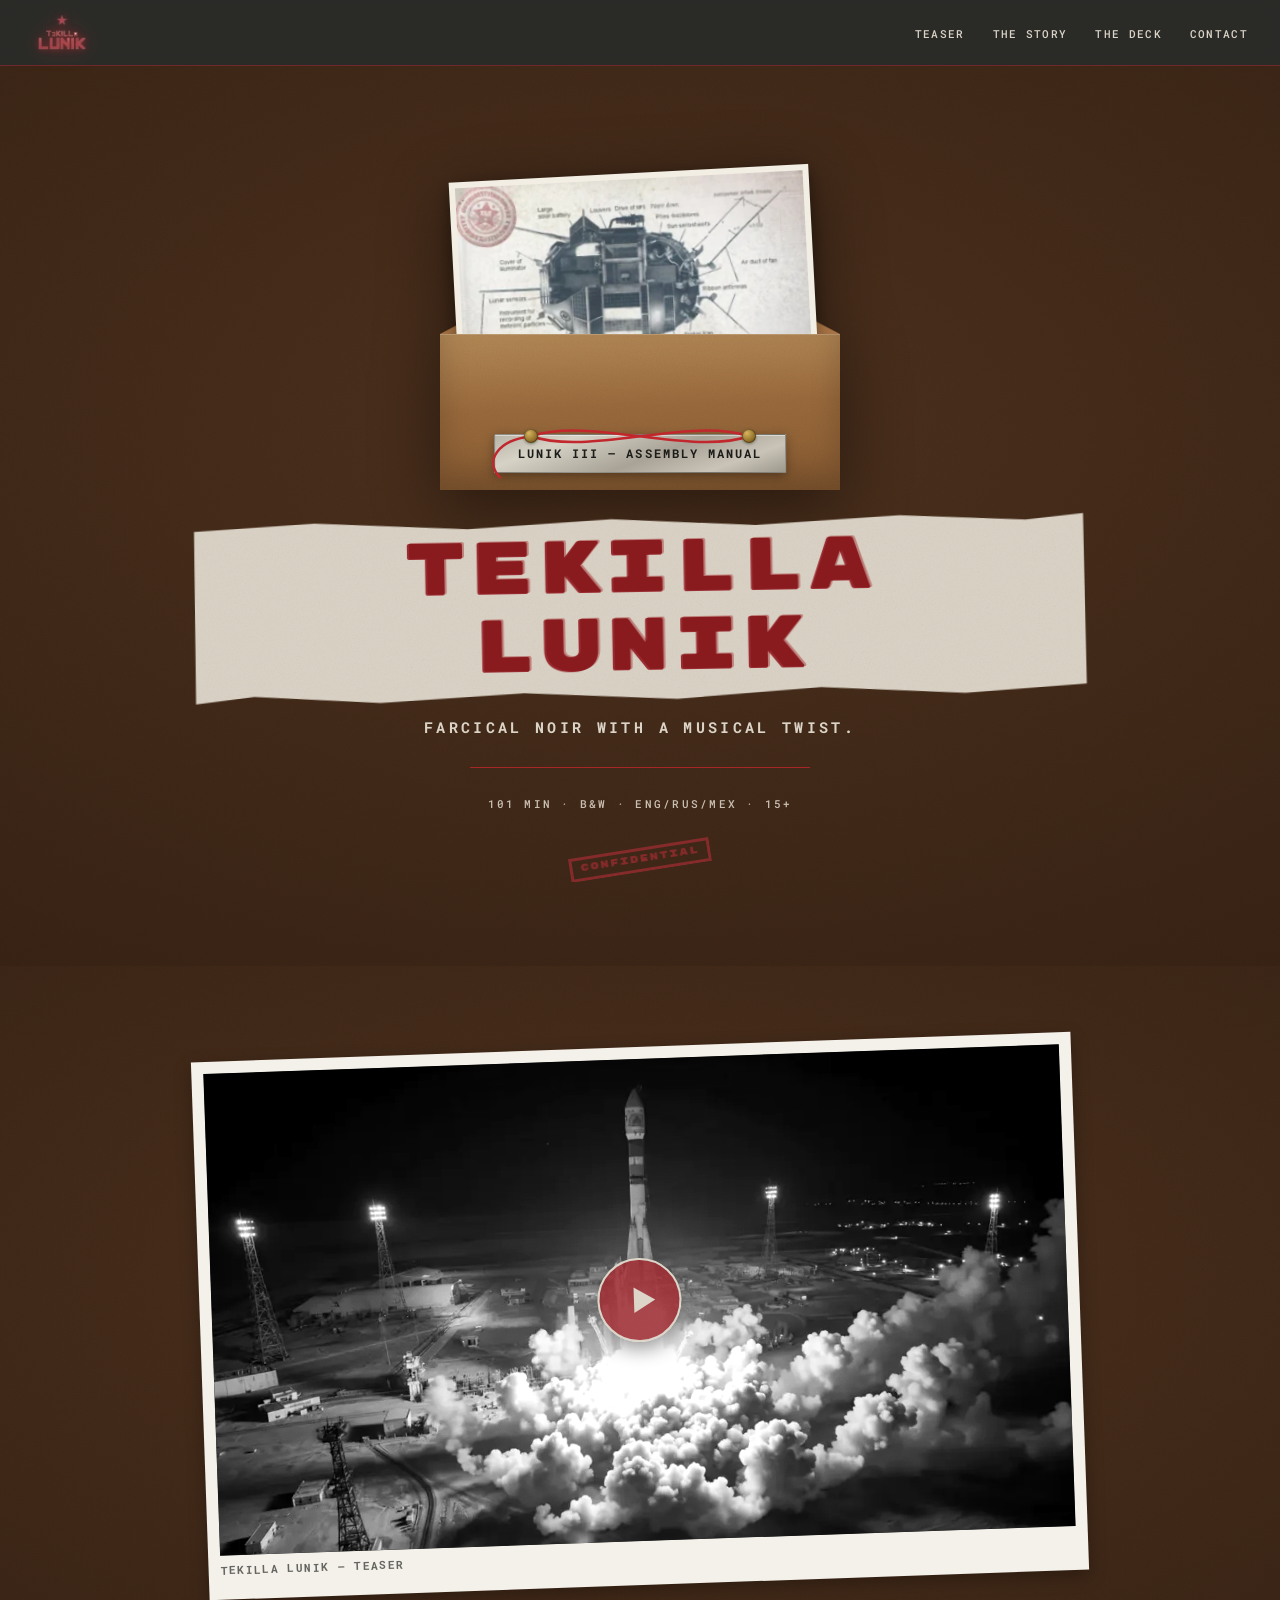
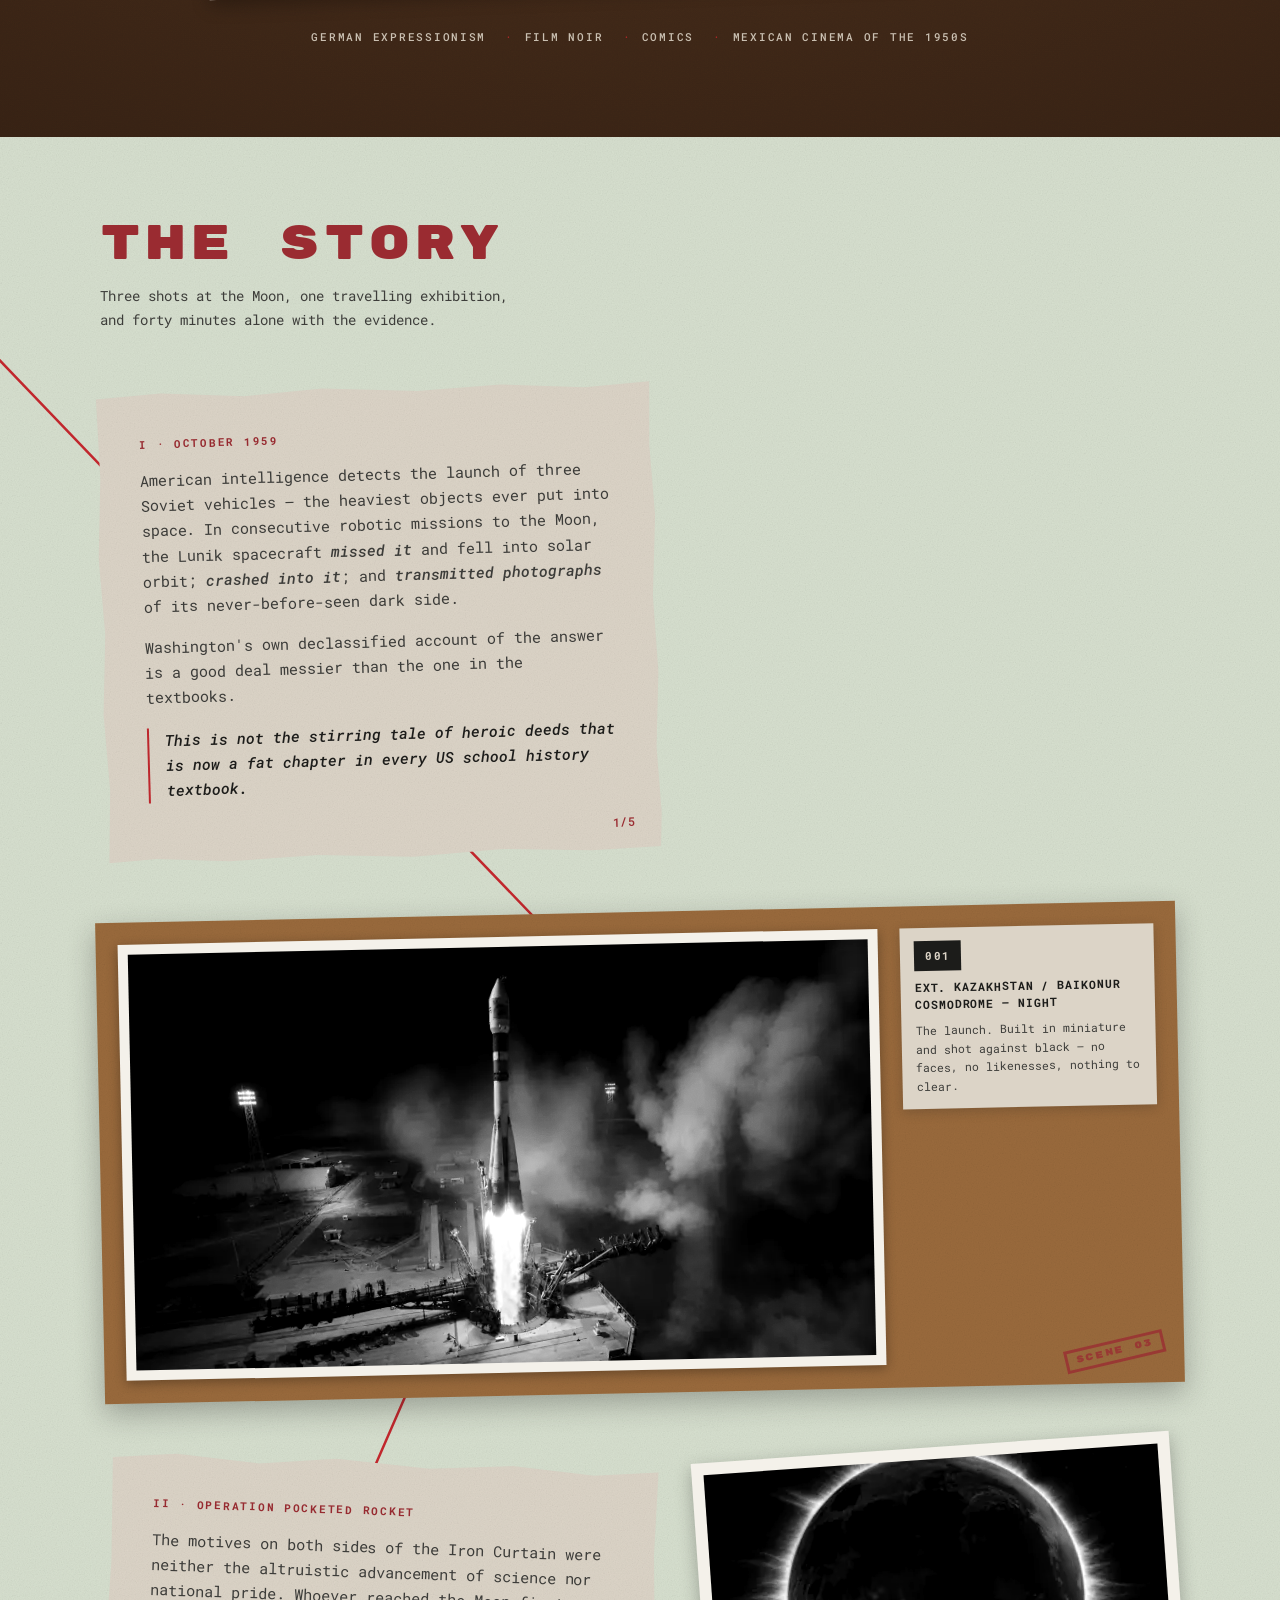
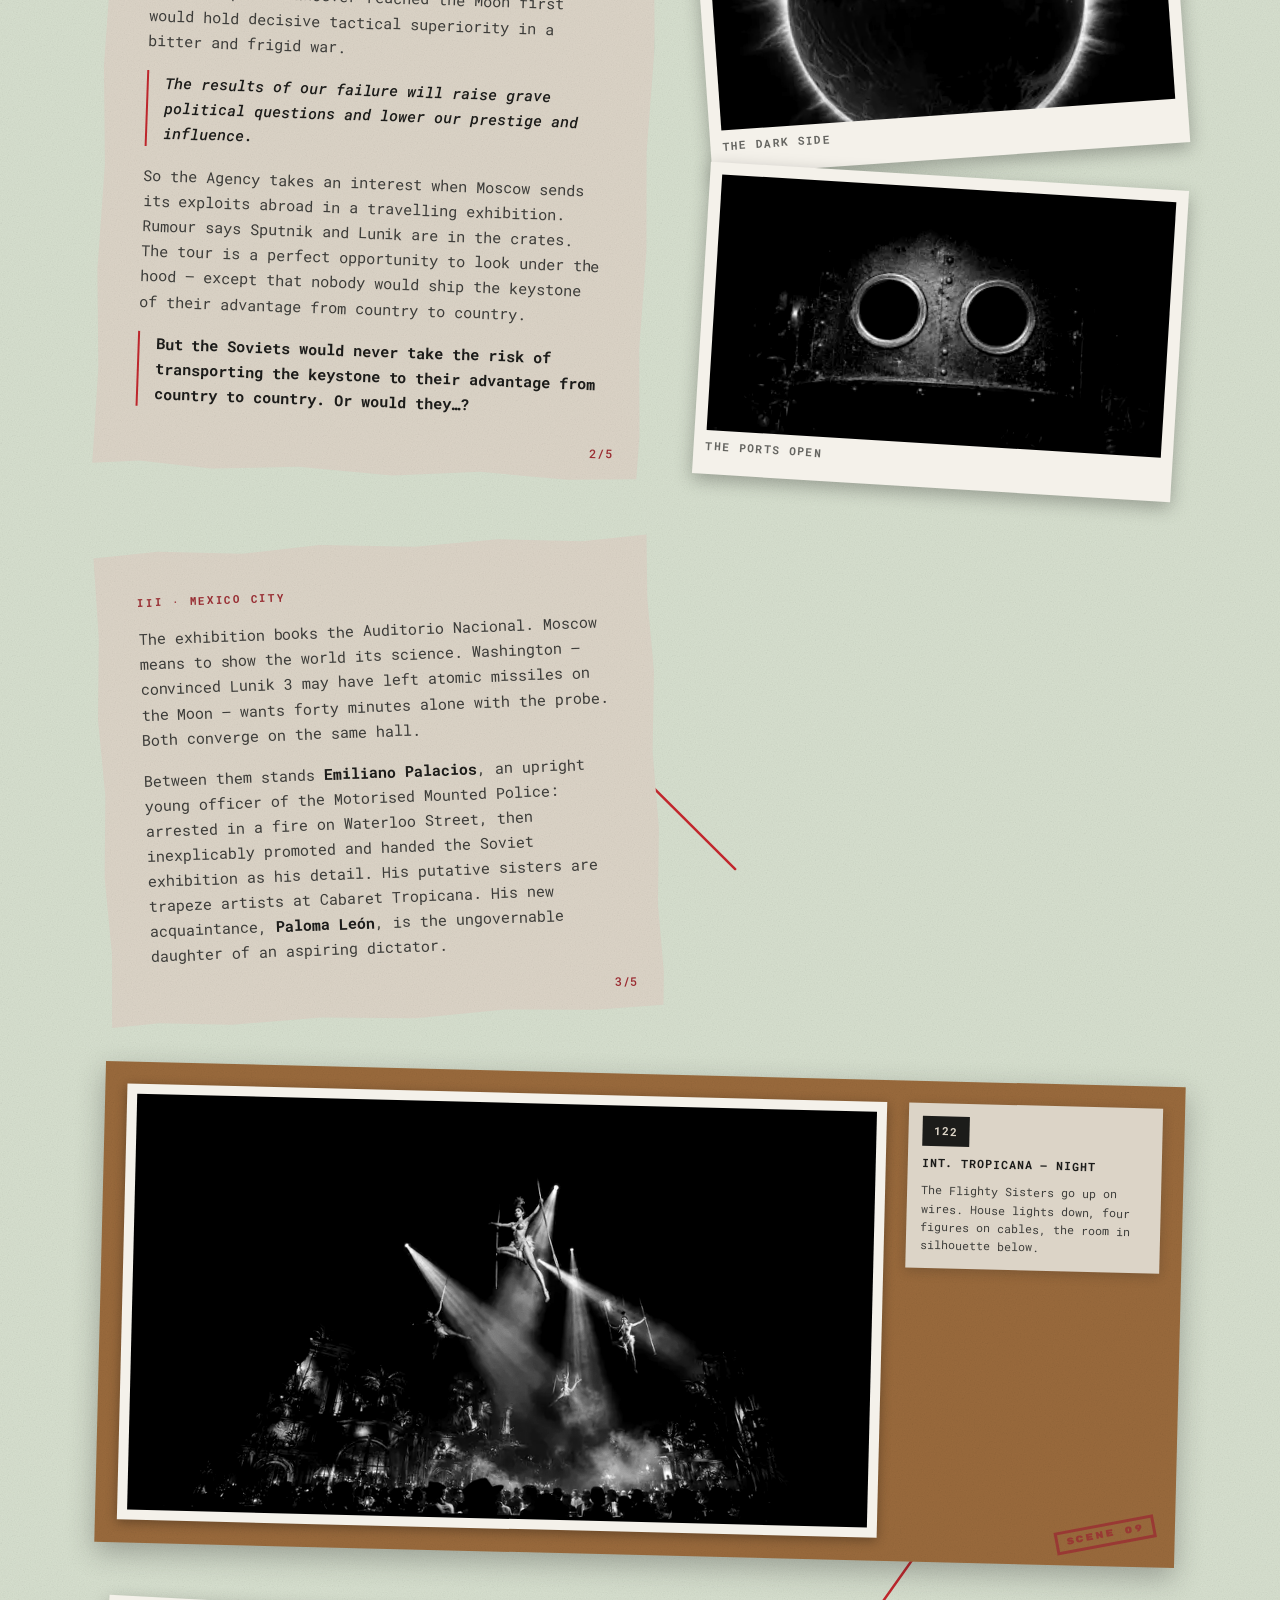
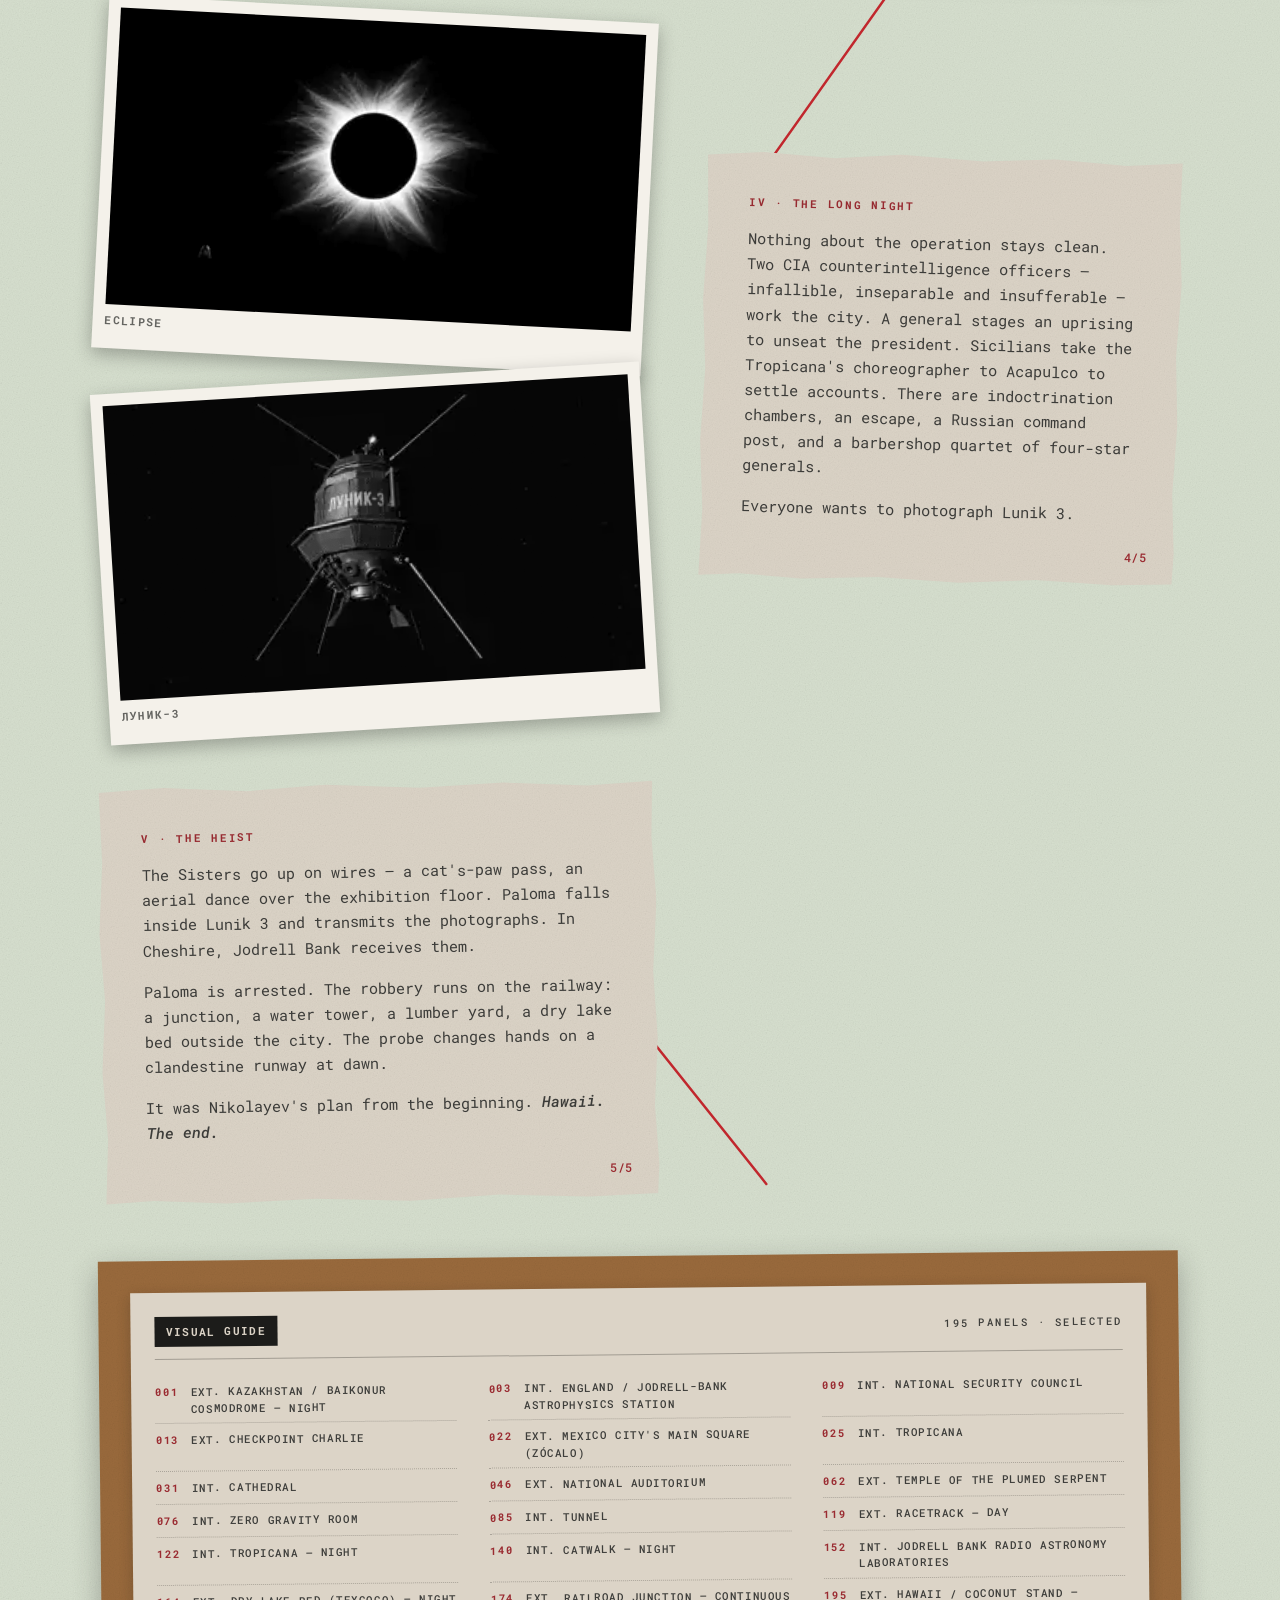
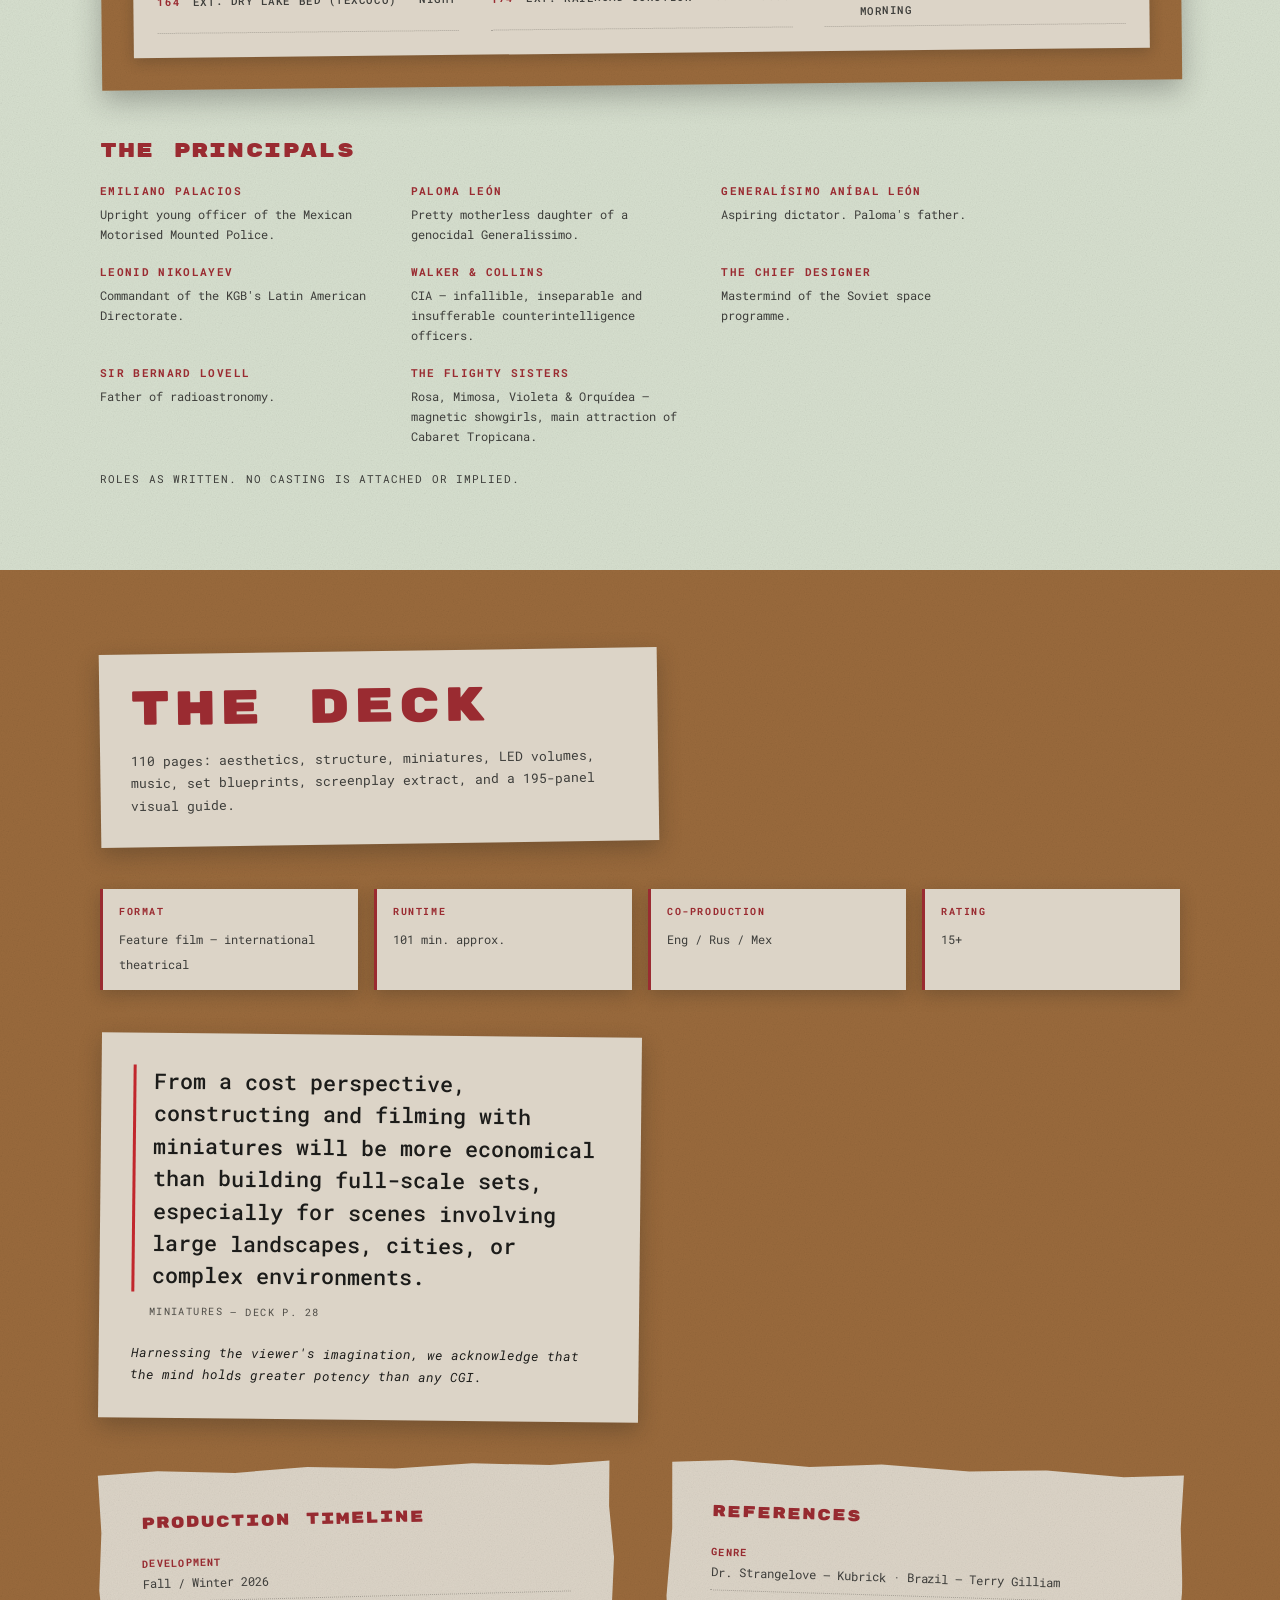
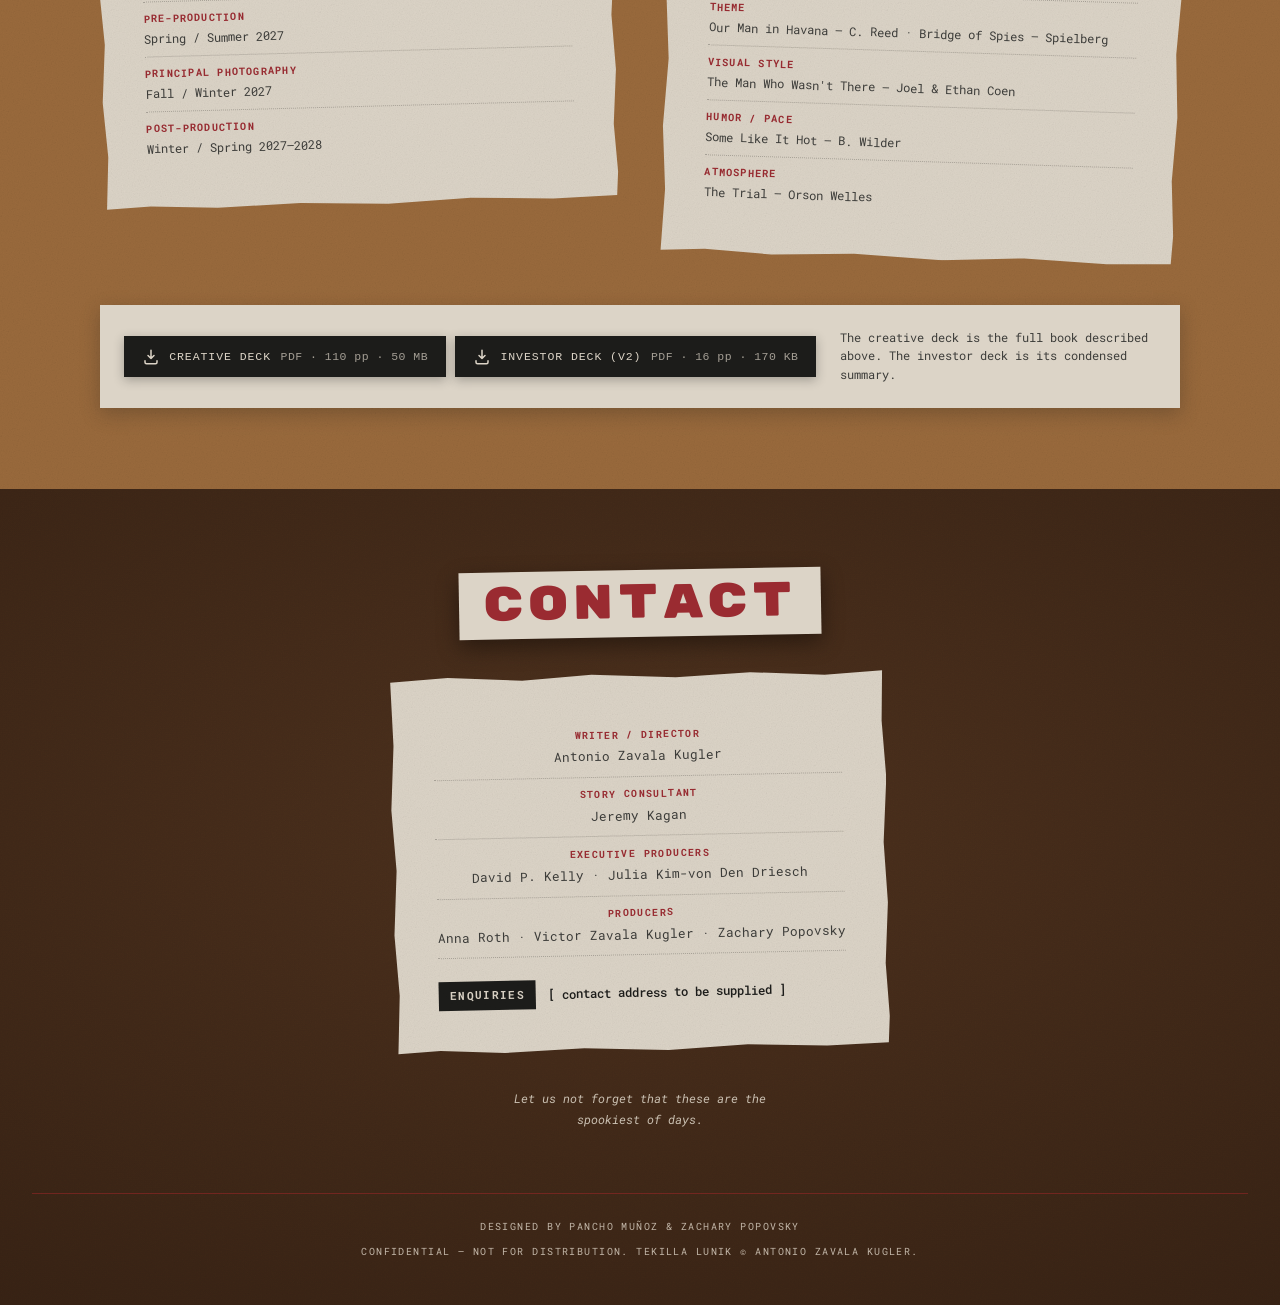
==== index.html @ 9dafa9bf "Add static investor site build and deploy docs Adds the full generated Astro static site output for " ====
<!DOCTYPE html><html lang="en"> <head><meta charset="utf-8"><meta name="viewport" content="width=device-width, initial-scale=1"><!-- CONFIDENTIAL. This site is gated by Cloudflare Access and must never be
         indexed, cached by search engines, or previewed in link unfurls. --><meta name="robots" content="noindex, nofollow, noarchive, nosnippet, noimageindex"><meta name="googlebot" content="noindex, nofollow, noarchive, nosnippet, noimageindex"><meta name="referrer" content="no-referrer"><title>TeKillA Lunik</title><meta name="description" content="Confidential investor material."><!-- Deliberately no Open Graph / Twitter card tags: this material should not
         generate a preview when the link is pasted into Slack, iMessage, etc. --><link rel="icon" href="./favicon.svg" type="image/svg+xml"><!-- Motion gate. Runs before first paint so there is no flash of settled
         content. Only opts this page into the hidden start state if the browser
         can actually animate its way out of it. --><script>
      (function () {
        try {
          var ok =
            'IntersectionObserver' in window &&
            !window.matchMedia('(prefers-reduced-motion: reduce)').matches;
          if (ok) document.documentElement.classList.add('motion-ready');
        } catch (e) {
          /* leave content visible */
        }
      })();
    </script><link rel="stylesheet" href="./_astro/index._-BIoLZG.css">
<link rel="stylesheet" href="./_astro/index.DVYZOlNK.css"></head> <body>  <a class="skip" href="#teaser" data-astro-cid-j7pv25f6>Skip to teaser</a> <nav class="anchor-nav" aria-label="Sections" data-astro-cid-vz7s5kwg> <!-- The alt carries the accessible name for the home link — with an image
       brand there is no text left to name it. --> <a class="anchor-nav__brand" href="#top" data-astro-cid-vz7s5kwg> <img src="./_astro/logo.BN6wYalx_Zt6cR2.webp" srcset="./_astro/logo.BN6wYalx_ZTqSJm.webp 64w, ./_astro/logo.BN6wYalx_ZvemDL.webp 128w, ./_astro/logo.BN6wYalx_17uuWt.webp 192w" alt="TeKillA Lunik — back to top" sizes="64px" loading="eager" data-astro-cid-vz7s5kwg="true" decoding="async" fetchpriority="auto" width="433" height="268"> </a> <ul data-astro-cid-vz7s5kwg> <li data-astro-cid-vz7s5kwg> <a href="#teaser" data-astro-cid-vz7s5kwg>Teaser</a> </li><li data-astro-cid-vz7s5kwg> <a href="#story" data-astro-cid-vz7s5kwg>The Story</a> </li><li data-astro-cid-vz7s5kwg> <a href="#deck" data-astro-cid-vz7s5kwg>The Deck</a> </li><li data-astro-cid-vz7s5kwg> <a href="#contact" data-astro-cid-vz7s5kwg>Contact</a> </li> </ul> </nav>  <main id="top" data-astro-cid-j7pv25f6> <!-- ================= HERO — "the dossier" ================= --> <section class="hero ground-wood" data-astro-cid-j7pv25f6> <div class="hero__inner" data-astro-cid-j7pv25f6> <div class="dossier hero__dossier" aria-hidden="true" data-astro-cid-56xfey36> <!-- Flap first, so it paints behind the sheet: an opened envelope folds its
       flap back behind whatever is coming out of it. --> <div class="dossier__flap" data-astro-cid-56xfey36></div> <div class="dossier__blueprint" data-astro-cid-56xfey36> <!-- Renders at ~312px inside the envelope. Capped at the source's own
             568px so it is never upscaled, and kept at a higher quality than a
             photo would need: this is line art with legible callout labels,
             which is exactly what low-quality webp smears first. --> <img src="./_astro/hero-blueprint.BAJOKcvA_Z14kSwt.webp" srcset="./_astro/hero-blueprint.BAJOKcvA_1hH6OA.webp 320w, ./_astro/hero-blueprint.BAJOKcvA_Z14kSwt.webp 568w" alt sizes="320px" loading="eager" data-astro-cid-56xfey36="true" decoding="async" fetchpriority="auto" width="568" height="343"> </div> <div class="dossier__body" data-astro-cid-56xfey36> <div class="dossier__plate" data-astro-cid-56xfey36> <span class="label-plate" data-astro-cid-56xfey36>Lunik III — Assembly Manual</span> </div> <span class="eyelet dossier__eyelet dossier__eyelet--l" data-astro-cid-56xfey36></span> <span class="eyelet dossier__eyelet dossier__eyelet--r" data-astro-cid-56xfey36></span> <!-- The winding, drawn as one continuous figure-eight between the buttons.
         viewBox matches the front panel's own 400x156 box and scales with it,
         so the string stays on the eyelets instead of sliding onto the plate.
         Non-scaling stroke keeps it 2.5px under the non-uniform scale. --> <svg class="dossier__string" viewBox="0 0 400 156" preserveAspectRatio="none" fill="none" focusable="false" data-astro-cid-56xfey36> <path d="M91 102 C 150 82, 250 122, 309 102 C 250 82, 150 122, 91 102" stroke="var(--color-red-string)" stroke-width="2.5" stroke-linecap="round" vector-effect="non-scaling-stroke" data-astro-cid-56xfey36></path> <path d="M91 102 C 58 106, 44 126, 60 143" stroke="var(--color-red-string)" stroke-width="2.5" stroke-linecap="round" vector-effect="non-scaling-stroke" data-astro-cid-56xfey36></path> </svg> </div> </div>  <div class="hero__lockup" data-astro-cid-j7pv25f6> <!-- The title rides a torn cream band rather than sitting on bare
               wood. Red-stamp on wood is ~1.6:1 and unreadable; on paper-note
               it is ~5.2:1, and a pasted paper label is what the dossier
               metaphor wants anyway. --> <div class="hero__band" data-astro-cid-j7pv25f6> <h1 class="hero__title misregister" data-text="TeKillA Lunik" data-astro-cid-j7pv25f6>TeKillA Lunik</h1> </div> <p class="hero__tagline" data-astro-cid-j7pv25f6>Farcical noir with a musical twist.</p> </div> <div class="hero__rule" aria-hidden="true" data-astro-cid-j7pv25f6></div> <p class="hero__facts" data-astro-cid-j7pv25f6>101 min · B&amp;W · Eng/Rus/Mex · 15+</p> <div class="hero__stamp" data-astro-cid-j7pv25f6> <span class="stamp stamp-land" style="--rot:-9deg;" data-delay="900" aria-hidden="true"> Confidential </span> </div> </div> </section> <!-- ================= TEASER ================= --> <section id="teaser" class="teaser-section ground-wood" data-astro-cid-j7pv25f6> <div class="teaser" data-astro-cid-r3rjpsun> <div class="teaser__frame polaroid" data-astro-cid-r3rjpsun> <div class="teaser__stage grain-over" data-file="./media/teaser.mp4" data-title="TeKillA Lunik — teaser" data-astro-cid-r3rjpsun> <!-- Capped at the source's own 1280px: asking for 1600 would upscale. --> <img src="./_astro/teaser-cover.5ueE1hpI_1X8Wn1.webp" srcset="./_astro/teaser-cover.5ueE1hpI_1jxYMq.webp 640w, ./_astro/teaser-cover.5ueE1hpI_2swgB9.webp 960w, ./_astro/teaser-cover.5ueE1hpI_1X8Wn1.webp 1280w" alt="A rocket lifting off at night from Baikonur in a vast cloud of exhaust, floodlights across the pad." sizes="(max-width: 900px) 92vw, 880px" loading="eager" data-astro-cid-r3rjpsun="true" decoding="async" fetchpriority="auto" width="1280" height="720"> <button type="button" class="teaser__play" aria-label="Play the teaser" data-astro-cid-r3rjpsun> <svg viewBox="0 0 24 24" width="34" height="34" aria-hidden="true" data-astro-cid-r3rjpsun> <polygon points="6,3 21,12 6,21" fill="currentColor" data-astro-cid-r3rjpsun></polygon> </svg> </button> </div> <div class="polaroid__caption" data-astro-cid-r3rjpsun>TeKillA Lunik — teaser</div> </div> </div> <script type="module">const i=document.querySelectorAll(".teaser__stage[data-embed], .teaser__stage[data-file]");i.forEach(t=>{const a=t.querySelector(".teaser__play");a&&a.addEventListener("click",()=>{const l=t.dataset.embed,c=t.dataset.file;if(l){const r=document.createElement("iframe");r.src=l,r.title=t.dataset.title??"Teaser",r.allow="autoplay; fullscreen; picture-in-picture",r.setAttribute("allowfullscreen",""),r.className="teaser__iframe",r.referrerPolicy="strict-origin",t.replaceChildren(r);return}if(!c)return;const e=document.createElement("video");e.src=c,e.className="teaser__video",e.controls=!0,e.autoplay=!0,e.playsInline=!0,e.preload="auto",e.setAttribute("controlslist","nodownload"),e.setAttribute("title",t.dataset.title??"Teaser"),t.replaceChildren(e),e.play().catch(()=>{})})});</script>  <ul class="teaser-influences" data-astro-cid-j7pv25f6> <li data-astro-cid-j7pv25f6>German Expressionism</li><li data-astro-cid-j7pv25f6>Film Noir</li><li data-astro-cid-j7pv25f6>Comics</li><li data-astro-cid-j7pv25f6>Mexican cinema of the 1950s</li> </ul> </section> <!-- ================= THE STORY ================= --> <section id="story" class="story ground-sage" data-astro-cid-j7pv25f6> <!-- The through-line of the investigation and of the scroll. --> <svg class="string-draw story__string" viewBox="0 0 100 100" preserveAspectRatio="none" aria-hidden="true" focusable="false" style="position:absolute; inset:0; width:100%; height:100%; pointer-events:none; z-index:1;"> <path d="M -5 3 L 46 16 L 14 34 L 88 52 L 30 72 L 105 95" fill="none" stroke="var(--color-red-string)" stroke-width="2.5" stroke-linecap="round" vector-effect="non-scaling-stroke"></path> </svg> <div class="story__inner" data-astro-cid-j7pv25f6> <header class="story__head" data-astro-cid-j7pv25f6> <h2 class="section-title" data-astro-cid-j7pv25f6>The Story</h2> <p class="story__standfirst" data-astro-cid-j7pv25f6>
Three shots at the Moon, one travelling exhibition, and forty minutes
            alone with the evidence.
</p> </header> <!-- I --> <div class="story__row story__row--wide" data-astro-cid-j7pv25f6> <div class="paper-sheet prose-dossier settle story__sheet" style="--rot:-1.6deg; --settle-from:-3.6deg;" data-delay="0">  <p class="story__beat" data-astro-cid-j7pv25f6>I · October 1959</p> <p data-astro-cid-j7pv25f6>
American intelligence detects the launch of three Soviet vehicles —
              the heaviest objects ever put into space. In consecutive robotic
              missions to the Moon, the Lunik spacecraft <em data-astro-cid-j7pv25f6>missed it</em> and fell
              into solar orbit; <em data-astro-cid-j7pv25f6>crashed into it</em>; and <em data-astro-cid-j7pv25f6>transmitted
              photographs</em> of its never-before-seen dark side.
</p> <p data-astro-cid-j7pv25f6>
Washington's own declassified account of the answer is a good deal
              messier than the one in the textbooks.
</p> <blockquote class="story__quote" data-astro-cid-j7pv25f6>This is not the stirring tale of heroic deeds that is now a fat chapter in every US school history textbook.</blockquote>  <span class="paper-sheet__counter">1/5</span> </div> </div> <figure class="storyboard-panel ground-kraft settle story__panel" style="--rot:-1.2deg; --settle-from:-3.2deg;" data-delay="0" data-astro-cid-nzjdxygp> <div class="storyboard-panel__grid" data-astro-cid-nzjdxygp> <div class="storyboard-panel__frame" data-astro-cid-nzjdxygp> <div class="grain-over" data-astro-cid-nzjdxygp> <img src="./_astro/03-baikonur-liftoff.D4xRCDU0_Z1NYxg9.webp" srcset="./_astro/03-baikonur-liftoff.D4xRCDU0_Z157FnE.webp 480w, ./_astro/03-baikonur-liftoff.D4xRCDU0_25kSPT.webp 800w, ./_astro/03-baikonur-liftoff.D4xRCDU0_ZsRm2b.webp 1100w" alt="A rocket clearing the pad at Baikonur at night, engines lit, service towers falling away." sizes="(max-width: 640px) 88vw, (max-width: 1100px) 60vw, 700px" loading="lazy" decoding="async" data-astro-cid-nzjdxygp="true" fetchpriority="auto" width="1800" height="1013"> </div> </div> <figcaption class="storyboard-panel__notes" data-astro-cid-nzjdxygp> <span class="slug-tab" data-astro-cid-nzjdxygp>001</span> <p class="storyboard-panel__slug" data-astro-cid-nzjdxygp>Ext. Kazakhstan / Baikonur Cosmodrome — Night</p> <p class="storyboard-panel__note" data-astro-cid-nzjdxygp>The launch. Built in miniature and shot against black — no faces, no likenesses, nothing to clear.</p> </figcaption> </div> <div class="storyboard-panel__stamp" data-astro-cid-nzjdxygp> <span class="stamp stamp-land" style="--rot:-12deg;" data-delay="260" aria-hidden="true"> Scene 03 </span> </div> </figure>  <!-- II --> <div class="story__row story__row--split" data-astro-cid-j7pv25f6> <div class="paper-sheet prose-dossier settle story__sheet" style="--rot:2deg; --settle-from:0deg;" data-delay="0">  <p class="story__beat" data-astro-cid-j7pv25f6>II · Operation Pocketed Rocket</p> <p data-astro-cid-j7pv25f6>
The motives on both sides of the Iron Curtain were neither the
              altruistic advancement of science nor national pride. Whoever reached
              the Moon first would hold decisive tactical superiority in a bitter
              and frigid war.
</p> <blockquote class="story__quote" data-astro-cid-j7pv25f6>The results of our failure will raise grave political questions and lower our prestige and influence.</blockquote> <p data-astro-cid-j7pv25f6>
So the Agency takes an interest when Moscow sends its exploits abroad
              in a travelling exhibition. Rumour says Sputnik and Lunik are in the
              crates. The tour is a perfect opportunity to look under the hood —
              except that nobody would ship the keystone of their advantage from
              country to country.
</p> <blockquote class="story__quote story__quote--hook" data-astro-cid-j7pv25f6> But the Soviets would never take the risk of transporting the keystone to their advantage from country to country. Or would they…? </blockquote>  <span class="paper-sheet__counter">2/5</span> </div> <div class="story__cluster" data-astro-cid-j7pv25f6> <figure class="polaroid settle story__pola" style="--rot:-4deg; --settle-from:-7deg;" data-delay="0"> <div class="grain-over"> <img src="./_astro/05-farside.bltbNIgz_lYBTT.webp" srcset="./_astro/05-farside.bltbNIgz_1LdxKi.webp 360w, ./_astro/05-farside.bltbNIgz_1HPLB3.webp 720w" alt="The far side of the Moon in eclipse — a hole rather than a rock." sizes="(max-width: 780px) 70vw, 340px" loading="lazy" decoding="async" fetchpriority="auto" width="1800" height="1013"> </div> <figcaption class="polaroid__caption">The dark side</figcaption> </figure> <!-- Caption follows the new frame: 9_13 is the macro of the camera
                 ports with their covers gone, not a departure. --> <figure class="polaroid settle story__pola story__pola--offset" style="--rot:3.5deg; --settle-from:0.5deg;" data-delay="120"> <div class="grain-over"> <img src="./_astro/05-ports-open.BW4LfNXn_XGYsn.webp" srcset="./_astro/05-ports-open.BW4LfNXn_2wgcpL.webp 360w, ./_astro/05-ports-open.BW4LfNXn_Z2a5QE1.webp 720w" alt="Macro of the probe's riveted hull — both camera port covers gone, the open apertures staring out." sizes="(max-width: 780px) 70vw, 340px" loading="lazy" decoding="async" fetchpriority="auto" width="1800" height="1013"> </div> <figcaption class="polaroid__caption">The ports open</figcaption> </figure> </div> </div> <!-- III --> <div class="story__row story__row--wide" data-astro-cid-j7pv25f6> <div class="paper-sheet prose-dossier settle story__sheet" style="--rot:-2.2deg; --settle-from:-4.2deg;" data-delay="0">  <p class="story__beat" data-astro-cid-j7pv25f6>III · Mexico City</p> <p data-astro-cid-j7pv25f6>
The exhibition books the Auditorio Nacional. Moscow means to show the
              world its science. Washington — convinced Lunik 3 may have left atomic
              missiles on the Moon — wants forty minutes alone with the probe. Both
              converge on the same hall.
</p> <p data-astro-cid-j7pv25f6>
Between them stands <strong data-astro-cid-j7pv25f6>Emiliano Palacios</strong>, an upright
              young officer of the Motorised Mounted Police: arrested in a fire on
              Waterloo Street, then inexplicably promoted and handed the Soviet
              exhibition as his detail. His putative sisters are trapeze artists at
              Cabaret Tropicana. His new acquaintance,
<strong data-astro-cid-j7pv25f6>Paloma León</strong>, is the ungovernable daughter of an
              aspiring dictator.
</p>  <span class="paper-sheet__counter">3/5</span> </div> </div> <figure class="storyboard-panel ground-kraft settle story__panel" style="--rot:1.4deg; --settle-from:-0.6000000000000001deg;" data-delay="0" data-astro-cid-nzjdxygp> <div class="storyboard-panel__grid" data-astro-cid-nzjdxygp> <div class="storyboard-panel__frame" data-astro-cid-nzjdxygp> <div class="grain-over" data-astro-cid-nzjdxygp> <img src="./_astro/09-tropicana.AUNc6jVQ_Z1TDI3R.webp" srcset="./_astro/09-tropicana.AUNc6jVQ_Z262PMR.webp 480w, ./_astro/09-tropicana.AUNc6jVQ_ZmlFKc.webp 800w, ./_astro/09-tropicana.AUNc6jVQ_Z2f8fmz.webp 1100w" alt="Aerialists suspended in crossing spotlight beams above the Tropicana cabaret, the crowd in silhouette." sizes="(max-width: 640px) 88vw, (max-width: 1100px) 60vw, 700px" loading="lazy" decoding="async" data-astro-cid-nzjdxygp="true" fetchpriority="auto" width="1800" height="1013"> </div> </div> <figcaption class="storyboard-panel__notes" data-astro-cid-nzjdxygp> <span class="slug-tab" data-astro-cid-nzjdxygp>122</span> <p class="storyboard-panel__slug" data-astro-cid-nzjdxygp>Int. Tropicana — Night</p> <p class="storyboard-panel__note" data-astro-cid-nzjdxygp>The Flighty Sisters go up on wires. House lights down, four figures on cables, the room in silhouette below.</p> </figcaption> </div> <div class="storyboard-panel__stamp" data-astro-cid-nzjdxygp> <span class="stamp stamp-land" style="--rot:-12deg;" data-delay="260" aria-hidden="true"> Scene 09 </span> </div> </figure>  <!-- IV --> <div class="story__row story__row--split story__row--reverse" data-astro-cid-j7pv25f6> <div class="paper-sheet prose-dossier settle story__sheet" style="--rot:1.4deg; --settle-from:-0.6000000000000001deg;" data-delay="0">  <p class="story__beat" data-astro-cid-j7pv25f6>IV · The long night</p> <p data-astro-cid-j7pv25f6>
Nothing about the operation stays clean. Two CIA counterintelligence
              officers — infallible, inseparable and insufferable — work the city. A
              general stages an uprising to unseat the president. Sicilians take the
              Tropicana's choreographer to Acapulco to settle accounts. There are
              indoctrination chambers, an escape, a Russian command post, and a
              barbershop quartet of four-star generals.
</p> <p data-astro-cid-j7pv25f6>Everyone wants to photograph Lunik 3.</p>  <span class="paper-sheet__counter">4/5</span> </div> <div class="story__cluster" data-astro-cid-j7pv25f6> <figure class="polaroid settle story__pola" style="--rot:3deg; --settle-from:0deg;" data-delay="0"> <div class="grain-over"> <img src="./_astro/05-eclipse.ChaowxgN_15J3HT.webp" srcset="./_astro/05-eclipse.ChaowxgN_Z2iubPq.webp 360w, ./_astro/05-eclipse.ChaowxgN_Z2lQWYF.webp 720w" alt="Eclipse — the sun's corona flaring around a black disc." sizes="(max-width: 780px) 70vw, 340px" loading="lazy" decoding="async" fetchpriority="auto" width="1800" height="1013"> </div> <figcaption class="polaroid__caption">Eclipse</figcaption> </figure> <!-- Caption follows the new frame: 9_14 is the probe under power
                 with its antennae sprung, not the umbra crossing the hull. --> <figure class="polaroid settle story__pola story__pola--offset" style="--rot:-3.5deg; --settle-from:-6.5deg;" data-delay="120"> <div class="grain-over"> <img src="./_astro/05-lunik3-deployed.BMPiBYhZ_5zj1g.webp" srcset="./_astro/05-lunik3-deployed.BMPiBYhZ_FxBMd.webp 360w, ./_astro/05-lunik3-deployed.BMPiBYhZ_Z1H5UTU.webp 720w" alt="The ЛУНИК-3 probe in space, antennae fully deployed, stars behind it." sizes="(max-width: 780px) 70vw, 340px" loading="lazy" decoding="async" fetchpriority="auto" width="1280" height="720"> </div> <figcaption class="polaroid__caption">Луник-3</figcaption> </figure> </div> </div> <!-- V --> <div class="story__row story__row--wide" data-astro-cid-j7pv25f6> <div class="paper-sheet prose-dossier settle story__sheet" style="--rot:-1deg; --settle-from:-3deg;" data-delay="0">  <p class="story__beat" data-astro-cid-j7pv25f6>V · The heist</p> <p data-astro-cid-j7pv25f6>
The Sisters go up on wires — a cat's-paw pass, an aerial dance over the
              exhibition floor. Paloma falls inside Lunik 3 and transmits the
              photographs. In Cheshire, Jodrell Bank receives them.
</p> <p data-astro-cid-j7pv25f6>
Paloma is arrested. The robbery runs on the railway: a junction, a
              water tower, a lumber yard, a dry lake bed outside the city. The probe
              changes hands on a clandestine runway at dawn.
</p> <p data-astro-cid-j7pv25f6>
It was Nikolayev's plan from the beginning. <em data-astro-cid-j7pv25f6>Hawaii. The end.</em> </p>  <span class="paper-sheet__counter">5/5</span> </div> </div> <div class="slug-board ground-kraft settle story__slugs" style="--rot:-0.6deg; --settle-from:-2.6deg;" data-astro-cid-ckegfo76> <!-- Head and list share one cream sheet rather than sitting on bare kraft:
       red-stamp on kraft is ~1.6:1 and ink on kraft ~3.7:1, both under AA.
       Paper pinned to a board is what the deck does anyway. --> <div class="slug-board__sheet" data-astro-cid-ckegfo76> <div class="slug-board__head" data-astro-cid-ckegfo76> <span class="slug-tab" data-astro-cid-ckegfo76>Visual guide</span> <span class="slug-board__meta" data-astro-cid-ckegfo76>195 panels · selected</span> </div> <ol class="slug-board__list" data-astro-cid-ckegfo76> <li data-astro-cid-ckegfo76> <span class="slug-board__n" data-astro-cid-ckegfo76>001</span> <span class="slug-board__slug" data-astro-cid-ckegfo76>EXT. KAZAKHSTAN / BAIKONUR COSMODROME — NIGHT</span> </li><li data-astro-cid-ckegfo76> <span class="slug-board__n" data-astro-cid-ckegfo76>003</span> <span class="slug-board__slug" data-astro-cid-ckegfo76>INT. ENGLAND / JODRELL-BANK ASTROPHYSICS STATION</span> </li><li data-astro-cid-ckegfo76> <span class="slug-board__n" data-astro-cid-ckegfo76>009</span> <span class="slug-board__slug" data-astro-cid-ckegfo76>INT. NATIONAL SECURITY COUNCIL</span> </li><li data-astro-cid-ckegfo76> <span class="slug-board__n" data-astro-cid-ckegfo76>013</span> <span class="slug-board__slug" data-astro-cid-ckegfo76>EXT. CHECKPOINT CHARLIE</span> </li><li data-astro-cid-ckegfo76> <span class="slug-board__n" data-astro-cid-ckegfo76>022</span> <span class="slug-board__slug" data-astro-cid-ckegfo76>EXT. MEXICO CITY&#39;S MAIN SQUARE (ZÓCALO)</span> </li><li data-astro-cid-ckegfo76> <span class="slug-board__n" data-astro-cid-ckegfo76>025</span> <span class="slug-board__slug" data-astro-cid-ckegfo76>INT. TROPICANA</span> </li><li data-astro-cid-ckegfo76> <span class="slug-board__n" data-astro-cid-ckegfo76>031</span> <span class="slug-board__slug" data-astro-cid-ckegfo76>INT. CATHEDRAL</span> </li><li data-astro-cid-ckegfo76> <span class="slug-board__n" data-astro-cid-ckegfo76>046</span> <span class="slug-board__slug" data-astro-cid-ckegfo76>EXT. NATIONAL AUDITORIUM</span> </li><li data-astro-cid-ckegfo76> <span class="slug-board__n" data-astro-cid-ckegfo76>062</span> <span class="slug-board__slug" data-astro-cid-ckegfo76>EXT. TEMPLE OF THE PLUMED SERPENT</span> </li><li data-astro-cid-ckegfo76> <span class="slug-board__n" data-astro-cid-ckegfo76>076</span> <span class="slug-board__slug" data-astro-cid-ckegfo76>INT. ZERO GRAVITY ROOM</span> </li><li data-astro-cid-ckegfo76> <span class="slug-board__n" data-astro-cid-ckegfo76>085</span> <span class="slug-board__slug" data-astro-cid-ckegfo76>INT. TUNNEL</span> </li><li data-astro-cid-ckegfo76> <span class="slug-board__n" data-astro-cid-ckegfo76>119</span> <span class="slug-board__slug" data-astro-cid-ckegfo76>EXT. RACETRACK — DAY</span> </li><li data-astro-cid-ckegfo76> <span class="slug-board__n" data-astro-cid-ckegfo76>122</span> <span class="slug-board__slug" data-astro-cid-ckegfo76>INT. TROPICANA — NIGHT</span> </li><li data-astro-cid-ckegfo76> <span class="slug-board__n" data-astro-cid-ckegfo76>140</span> <span class="slug-board__slug" data-astro-cid-ckegfo76>INT. CATWALK — NIGHT</span> </li><li data-astro-cid-ckegfo76> <span class="slug-board__n" data-astro-cid-ckegfo76>152</span> <span class="slug-board__slug" data-astro-cid-ckegfo76>INT. JODRELL BANK RADIO ASTRONOMY LABORATORIES</span> </li><li data-astro-cid-ckegfo76> <span class="slug-board__n" data-astro-cid-ckegfo76>164</span> <span class="slug-board__slug" data-astro-cid-ckegfo76>EXT. DRY LAKE BED (TEXCOCO) — NIGHT</span> </li><li data-astro-cid-ckegfo76> <span class="slug-board__n" data-astro-cid-ckegfo76>174</span> <span class="slug-board__slug" data-astro-cid-ckegfo76>EXT. RAILROAD JUNCTION — CONTINUOUS</span> </li><li data-astro-cid-ckegfo76> <span class="slug-board__n" data-astro-cid-ckegfo76>195</span> <span class="slug-board__slug" data-astro-cid-ckegfo76>EXT. HAWAII / COCONUT STAND — MORNING</span> </li> </ol> </div> </div>  <!-- Roles, never actors. --> <div class="story__roles" data-astro-cid-j7pv25f6> <h3 class="panel-head" data-astro-cid-j7pv25f6>The Principals</h3> <dl class="roles" data-astro-cid-j7pv25f6> <div class="roles__item" data-astro-cid-j7pv25f6> <dt data-astro-cid-j7pv25f6>Emiliano Palacios</dt> <dd data-astro-cid-j7pv25f6>Upright young officer of the Mexican Motorised Mounted Police.</dd> </div><div class="roles__item" data-astro-cid-j7pv25f6> <dt data-astro-cid-j7pv25f6>Paloma León</dt> <dd data-astro-cid-j7pv25f6>Pretty motherless daughter of a genocidal Generalissimo.</dd> </div><div class="roles__item" data-astro-cid-j7pv25f6> <dt data-astro-cid-j7pv25f6>Generalísimo Aníbal León</dt> <dd data-astro-cid-j7pv25f6>Aspiring dictator. Paloma&#39;s father.</dd> </div><div class="roles__item" data-astro-cid-j7pv25f6> <dt data-astro-cid-j7pv25f6>Leonid Nikolayev</dt> <dd data-astro-cid-j7pv25f6>Commandant of the KGB&#39;s Latin American Directorate.</dd> </div><div class="roles__item" data-astro-cid-j7pv25f6> <dt data-astro-cid-j7pv25f6>Walker &amp; Collins</dt> <dd data-astro-cid-j7pv25f6>CIA — infallible, inseparable and insufferable counterintelligence officers.</dd> </div><div class="roles__item" data-astro-cid-j7pv25f6> <dt data-astro-cid-j7pv25f6>The Chief Designer</dt> <dd data-astro-cid-j7pv25f6>Mastermind of the Soviet space programme.</dd> </div><div class="roles__item" data-astro-cid-j7pv25f6> <dt data-astro-cid-j7pv25f6>Sir Bernard Lovell</dt> <dd data-astro-cid-j7pv25f6>Father of radioastronomy.</dd> </div><div class="roles__item" data-astro-cid-j7pv25f6> <dt data-astro-cid-j7pv25f6>The Flighty Sisters</dt> <dd data-astro-cid-j7pv25f6>Rosa, Mimosa, Violeta &amp; Orquídea — magnetic showgirls, main attraction of Cabaret Tropicana.</dd> </div> </dl> <p class="story__rolesnote" data-astro-cid-j7pv25f6>
Roles as written. No casting is attached or implied.
</p> </div> </div> </section> <!-- ================= THE DECK ================= --> <section id="deck" class="deck ground-kraft" data-astro-cid-j7pv25f6> <div class="deck__inner" data-astro-cid-j7pv25f6> <header class="deck__head" data-astro-cid-j7pv25f6> <h2 class="section-title" data-astro-cid-j7pv25f6>The Deck</h2> <p class="deck__standfirst" data-astro-cid-j7pv25f6>
110 pages: aesthetics, structure, miniatures, LED volumes, music, set
            blueprints, screenplay extract, and a 195-panel visual guide.
</p> </header> <ul class="deck__facts" data-astro-cid-j7pv25f6> <li class="deck__fact" data-astro-cid-j7pv25f6> <span class="deck__fact-label" data-astro-cid-j7pv25f6>Format</span> <span class="deck__fact-value" data-astro-cid-j7pv25f6>Feature film — international theatrical</span> </li><li class="deck__fact" data-astro-cid-j7pv25f6> <span class="deck__fact-label" data-astro-cid-j7pv25f6>Runtime</span> <span class="deck__fact-value" data-astro-cid-j7pv25f6>101 min. approx.</span> </li><li class="deck__fact" data-astro-cid-j7pv25f6> <span class="deck__fact-label" data-astro-cid-j7pv25f6>Co-production</span> <span class="deck__fact-value" data-astro-cid-j7pv25f6>Eng / Rus / Mex</span> </li><li class="deck__fact" data-astro-cid-j7pv25f6> <span class="deck__fact-label" data-astro-cid-j7pv25f6>Rating</span> <span class="deck__fact-value" data-astro-cid-j7pv25f6>15+</span> </li> </ul> <!-- On a cream sheet, not bare kraft: the kraft ground caps at 3.66:1
             against every ink token, and this is the section's key sentence. --> <div class="deck__method" data-astro-cid-j7pv25f6> <blockquote class="deck__quote" data-astro-cid-j7pv25f6>From a cost perspective, constructing and filming with miniatures will be more economical than building full-scale sets, especially for scenes involving large landscapes, cities, or complex environments.</blockquote> <p class="deck__attrib" data-astro-cid-j7pv25f6>Miniatures — deck p. 28</p> <p class="deck__method-note" data-astro-cid-j7pv25f6>Harnessing the viewer&#39;s imagination, we acknowledge that the mind holds greater potency than any CGI.</p> </div> <div class="deck__cols" data-astro-cid-j7pv25f6> <div class="paper-sheet prose-dossier settle deck__sheet" style="--rot:-1.5deg; --settle-from:-3.5deg;" data-delay="0">  <h3 class="panel-head deck__subhead" data-astro-cid-j7pv25f6>Production timeline</h3> <dl class="timeline" data-astro-cid-j7pv25f6> <div class="timeline__row" data-astro-cid-j7pv25f6> <dt data-astro-cid-j7pv25f6>Development</dt> <dd data-astro-cid-j7pv25f6>Fall / Winter 2026</dd> </div><div class="timeline__row" data-astro-cid-j7pv25f6> <dt data-astro-cid-j7pv25f6>Pre-production</dt> <dd data-astro-cid-j7pv25f6>Spring / Summer 2027</dd> </div><div class="timeline__row" data-astro-cid-j7pv25f6> <dt data-astro-cid-j7pv25f6>Principal photography</dt> <dd data-astro-cid-j7pv25f6>Fall / Winter 2027</dd> </div><div class="timeline__row" data-astro-cid-j7pv25f6> <dt data-astro-cid-j7pv25f6>Post-production</dt> <dd data-astro-cid-j7pv25f6>Winter / Spring 2027–2028</dd> </div> </dl>   </div> <div class="paper-sheet prose-dossier settle deck__sheet" style="--rot:1.8deg; --settle-from:-0.19999999999999996deg;" data-delay="120">  <h3 class="panel-head deck__subhead" data-astro-cid-j7pv25f6>References</h3> <dl class="timeline" data-astro-cid-j7pv25f6> <div class="timeline__row" data-astro-cid-j7pv25f6> <dt data-astro-cid-j7pv25f6>Genre</dt> <dd data-astro-cid-j7pv25f6>Dr. Strangelove — Kubrick · Brazil — Terry Gilliam</dd> </div><div class="timeline__row" data-astro-cid-j7pv25f6> <dt data-astro-cid-j7pv25f6>Theme</dt> <dd data-astro-cid-j7pv25f6>Our Man in Havana — C. Reed · Bridge of Spies — Spielberg</dd> </div><div class="timeline__row" data-astro-cid-j7pv25f6> <dt data-astro-cid-j7pv25f6>Visual style</dt> <dd data-astro-cid-j7pv25f6>The Man Who Wasn&#39;t There — Joel &amp; Ethan Coen</dd> </div><div class="timeline__row" data-astro-cid-j7pv25f6> <dt data-astro-cid-j7pv25f6>Humor / pace</dt> <dd data-astro-cid-j7pv25f6>Some Like It Hot — B. Wilder</dd> </div><div class="timeline__row" data-astro-cid-j7pv25f6> <dt data-astro-cid-j7pv25f6>Atmosphere</dt> <dd data-astro-cid-j7pv25f6>The Trial — Orson Welles</dd> </div> </dl>   </div> </div> <div class="deck__access" data-astro-cid-j7pv25f6> <div class="deck__downloads" data-astro-cid-j7pv25f6> <a class="deck__download" href="./docs/TeKillA-Lunik-Creative-Deck.pdf" download data-astro-cid-j7pv25f6> <svg viewBox="0 0 24 24" width="18" height="18" aria-hidden="true" data-astro-cid-j7pv25f6> <path d="M12 3v11m0 0 4-4m-4 4-4-4M4 17v2a2 2 0 0 0 2 2h12a2 2 0 0 0 2-2v-2" fill="none" stroke="currentColor" stroke-width="2" stroke-linecap="round" stroke-linejoin="round" data-astro-cid-j7pv25f6></path> </svg> <span class="deck__download-label" data-astro-cid-j7pv25f6>Creative deck</span> <span class="deck__download-meta" data-astro-cid-j7pv25f6>PDF · 110 pp · 50 MB</span> </a><a class="deck__download" href="./docs/TeKillA-Lunik-Investor-Deck-v2.pdf" download data-astro-cid-j7pv25f6> <svg viewBox="0 0 24 24" width="18" height="18" aria-hidden="true" data-astro-cid-j7pv25f6> <path d="M12 3v11m0 0 4-4m-4 4-4-4M4 17v2a2 2 0 0 0 2 2h12a2 2 0 0 0 2-2v-2" fill="none" stroke="currentColor" stroke-width="2" stroke-linecap="round" stroke-linejoin="round" data-astro-cid-j7pv25f6></path> </svg> <span class="deck__download-label" data-astro-cid-j7pv25f6>Investor deck (v2)</span> <span class="deck__download-meta" data-astro-cid-j7pv25f6>PDF · 16 pp · 170 KB</span> </a> </div> <p class="deck__access-note" data-astro-cid-j7pv25f6>
The creative deck is the full book described above. The investor deck
            is its condensed summary.
</p> </div> </div> </section> <!-- ================= CONTACT ================= --> <section id="contact" class="contact ground-wood" data-astro-cid-j7pv25f6> <div class="contact__inner" data-astro-cid-j7pv25f6> <h2 class="section-title contact__title" data-astro-cid-j7pv25f6>Contact</h2> <div class="paper-sheet prose-dossier settle contact__sheet" style="--rot:-1.2deg; --settle-from:-3.2deg;" data-delay="0">  <dl class="credits" data-astro-cid-j7pv25f6> <div class="credits__row" data-astro-cid-j7pv25f6> <dt data-astro-cid-j7pv25f6>Writer / Director</dt> <dd data-astro-cid-j7pv25f6>Antonio Zavala Kugler</dd> </div> <div class="credits__row" data-astro-cid-j7pv25f6> <dt data-astro-cid-j7pv25f6>Story Consultant</dt> <dd data-astro-cid-j7pv25f6>Jeremy Kagan</dd> </div> <div class="credits__row" data-astro-cid-j7pv25f6> <dt data-astro-cid-j7pv25f6>Executive Producers</dt> <dd data-astro-cid-j7pv25f6>David P. Kelly · Julia Kim-von Den Driesch</dd> </div> <div class="credits__row" data-astro-cid-j7pv25f6> <dt data-astro-cid-j7pv25f6>Producers</dt> <dd data-astro-cid-j7pv25f6>Anna Roth · Victor Zavala Kugler · Zachary Popovsky</dd> </div> </dl> <div class="credits__contact" data-astro-cid-j7pv25f6> <!-- No contact address appears anywhere in the deck; this needs to be
                 supplied before launch. Rendered as a plain line, not a mailto,
                 until it is real. --> <span class="slug-tab" data-astro-cid-j7pv25f6>Enquiries</span> <span class="credits__email" data-astro-cid-j7pv25f6>[ contact address to be supplied ]</span> </div>   </div> <p class="contact__signoff" data-astro-cid-j7pv25f6>Let us not forget that these are the spookiest of days.</p> </div> <footer class="site-footer" data-astro-cid-j7pv25f6> <p data-astro-cid-j7pv25f6>Designed by Pancho Muñoz &amp; Zachary Popovsky</p> <p class="site-footer__conf" data-astro-cid-j7pv25f6>
Confidential — not for distribution. TeKillA Lunik © Antonio Zavala Kugler.
</p> </footer> </section> </main>  <script type="module">const r=document.documentElement,a=document.querySelectorAll(".settle, .stamp-land, .string-draw");if(!r.classList.contains("motion-ready"))a.forEach(o=>o.classList.add("is-in"));else{const o=window.setTimeout(()=>r.classList.remove("motion-ready"),2500),i=()=>window.clearTimeout(o);document.querySelectorAll(".string-draw path").forEach(e=>{const t=Math.ceil(e.getTotalLength());e.style.setProperty("--len",String(t))});const n=new IntersectionObserver(e=>{i(),e.forEach(t=>{if(!t.isIntersecting)return;const s=t.target,c=Number(s.dataset.delay??0);window.setTimeout(()=>s.classList.add("is-in"),c),n.unobserve(s)})},{threshold:.12,rootMargin:"0px 0px -8% 0px"});a.forEach(e=>n.observe(e))}</script> </body> </html>
---- _astro/index._-BIoLZG.css ----
/*! tailwindcss v4.3.3 | MIT License | https://tailwindcss.com */@layer properties{@supports (((-webkit-hyphens:none)) and (not (margin-trim:inline))) or ((-moz-orient:inline) and (not (color:rgb(from red r g b)))){*,:before,:after,::backdrop{--tw-rotate-x:initial;--tw-rotate-y:initial;--tw-rotate-z:initial;--tw-skew-x:initial;--tw-skew-y:initial;--tw-border-style:solid;--tw-shadow:0 0 #0000;--tw-shadow-color:initial;--tw-shadow-alpha:100%;--tw-inset-shadow:0 0 #0000;--tw-inset-shadow-color:initial;--tw-inset-shadow-alpha:100%;--tw-ring-color:initial;--tw-ring-shadow:0 0 #0000;--tw-inset-ring-color:initial;--tw-inset-ring-shadow:0 0 #0000;--tw-ring-inset:initial;--tw-ring-offset-width:0px;--tw-ring-offset-color:#fff;--tw-ring-offset-shadow:0 0 #0000;--tw-blur:initial;--tw-brightness:initial;--tw-contrast:initial;--tw-grayscale:initial;--tw-hue-rotate:initial;--tw-invert:initial;--tw-opacity:initial;--tw-saturate:initial;--tw-sepia:initial;--tw-drop-shadow:initial;--tw-drop-shadow-color:initial;--tw-drop-shadow-alpha:100%;--tw-drop-shadow-size:initial;--tw-backdrop-blur:initial;--tw-backdrop-brightness:initial;--tw-backdrop-contrast:initial;--tw-backdrop-grayscale:initial;--tw-backdrop-hue-rotate:initial;--tw-backdrop-invert:initial;--tw-backdrop-opacity:initial;--tw-backdrop-saturate:initial;--tw-backdrop-sepia:initial;--tw-ease:initial}}}@layer theme{:root,:host{--font-sans:-apple-system, BlinkMacSystemFont, "Segoe UI", Roboto, "Helvetica Neue", "Noto Sans", Arial, sans-serif, "Apple Color Emoji", "Segoe UI Emoji", "Segoe UI Symbol", "Noto Color Emoji";--font-mono:ui-monospace, SFMono-Regular, Menlo, Monaco, Consolas, "Liberation Mono", "Courier New", monospace;--ease-out:cubic-bezier(0, 0, .2, 1);--default-transition-duration:.15s;--default-transition-timing-function:cubic-bezier(.4, 0, .2, 1);--default-font-family:var(--font-sans);--default-mono-font-family:var(--font-mono);--color-paper-sage:#d7e0cf;--color-paper-note:#dcd4c7;--color-kraft:#9a6a3c;--color-kraft-light:#b58a57;--color-wood:#4a2f1c;--color-wood-dark:#2e1c10;--color-red-stamp:#9a2b31;--color-red-string:#c1272d;--color-ink:#1c1c1a;--color-ink-body:#3d3d3a;--font-display:"Rubik Mono One", monospace;--font-body:"Roboto Mono", monospace}}@layer base{*,:after,:before,::backdrop{box-sizing:border-box;border:0 solid;margin:0;padding:0}::file-selector-button{box-sizing:border-box;border:0 solid;margin:0;padding:0}html,:host{-webkit-text-size-adjust:100%;tab-size:4;line-height:1.5;font-family:var(--default-font-family,-apple-system, BlinkMacSystemFont, "Segoe UI", Roboto, "Helvetica Neue", "Noto Sans", Arial, sans-serif, "Apple Color Emoji", "Segoe UI Emoji", "Segoe UI Symbol", "Noto Color Emoji");font-feature-settings:var(--default-font-feature-settings,normal);font-variation-settings:var(--default-font-variation-settings,normal);-webkit-tap-highlight-color:transparent}hr{height:0;color:inherit;border-top-width:1px}abbr:where([title]){-webkit-text-decoration:underline dotted;text-decoration:underline dotted}h1,h2,h3,h4,h5,h6{font-size:inherit;font-weight:inherit}a{color:inherit;-webkit-text-decoration:inherit;text-decoration:inherit}b,strong{font-weight:bolder}code,kbd,samp,pre{font-family:var(--default-mono-font-family,ui-monospace, SFMono-Regular, Menlo, Monaco, Consolas, "Liberation Mono", "Courier New", monospace);font-feature-settings:var(--default-mono-font-feature-settings,normal);font-variation-settings:var(--default-mono-font-variation-settings,normal);font-size:1em}small{font-size:80%}sub,sup{vertical-align:baseline;font-size:75%;line-height:0;position:relative}sub{bottom:-.25em}sup{top:-.5em}table{text-indent:0;border-color:inherit;border-collapse:collapse}:-moz-focusring:where(:not(iframe)){outline:auto}progress{vertical-align:baseline}summary{display:list-item}ol,ul,menu{list-style:none}img,svg,video,canvas,audio,iframe,embed,object{vertical-align:middle;display:block}img,video{max-width:100%;height:auto}button,input,select,optgroup,textarea{font:inherit;font-feature-settings:inherit;font-variation-settings:inherit;letter-spacing:inherit;color:inherit;opacity:1;background-color:#0000;border-radius:0}::file-selector-button{font:inherit;font-feature-settings:inherit;font-variation-settings:inherit;letter-spacing:inherit;color:inherit;opacity:1;background-color:#0000;border-radius:0}:where(select:is([multiple],[size])) optgroup{font-weight:bolder}:where(select:is([multiple],[size])) optgroup option{padding-inline-start:20px}::file-selector-button{margin-inline-end:4px}::placeholder{opacity:1}@supports (not ((-webkit-appearance:-apple-pay-button))) or (contain-intrinsic-size:1px){::placeholder{color:currentColor}@supports (color:color-mix(in lab,red,red)){::placeholder{color:color-mix(in oklab,currentcolor 50%,transparent)}}}textarea{resize:vertical}::-webkit-search-decoration{-webkit-appearance:none}::-webkit-date-and-time-value{min-height:1lh;text-align:inherit}::-webkit-datetime-edit{display:inline-flex}::-webkit-datetime-edit-fields-wrapper{padding:0}::-webkit-datetime-edit{padding-block:0}::-webkit-datetime-edit-year-field{padding-block:0}::-webkit-datetime-edit-month-field{padding-block:0}::-webkit-datetime-edit-day-field{padding-block:0}::-webkit-datetime-edit-hour-field{padding-block:0}::-webkit-datetime-edit-minute-field{padding-block:0}::-webkit-datetime-edit-second-field{padding-block:0}::-webkit-datetime-edit-millisecond-field{padding-block:0}::-webkit-datetime-edit-meridiem-field{padding-block:0}::-webkit-calendar-picker-indicator{line-height:1}:-moz-ui-invalid{box-shadow:none}button,input:where([type=button],[type=reset],[type=submit]){appearance:button}::file-selector-button{appearance:button}::-webkit-inner-spin-button{height:auto}::-webkit-outer-spin-button{height:auto}[hidden]:where(:not([hidden=until-found])){display:none!important}:root{--tex-fiber:url("data:image/svg+xml,%3Csvg xmlns='http://www.w3.org/2000/svg' width='220' height='220'%3E%3Cfilter id='f'%3E%3CfeTurbulence type='fractalNoise' baseFrequency='0.82' numOctaves='4' stitchTiles='stitch'/%3E%3CfeColorMatrix type='saturate' values='0'/%3E%3C/filter%3E%3Crect width='220' height='220' filter='url(%23f)' opacity='0.5'/%3E%3C/svg%3E");--tex-grain:url("data:image/svg+xml,%3Csvg xmlns='http://www.w3.org/2000/svg' width='160' height='160'%3E%3Cfilter id='g'%3E%3CfeTurbulence type='fractalNoise' baseFrequency='0.95' numOctaves='2' stitchTiles='stitch'/%3E%3CfeColorMatrix type='saturate' values='0'/%3E%3C/filter%3E%3Crect width='160' height='160' filter='url(%23g)' opacity='0.65'/%3E%3C/svg%3E")}html{scroll-behavior:smooth;-webkit-text-size-adjust:100%}body{background-color:var(--color-paper-sage);color:var(--color-ink-body);font-family:var(--font-body);-webkit-font-smoothing:antialiased;font-size:.95rem;line-height:1.65;overflow-x:hidden}h1,h2,h3{font-family:var(--font-display);color:var(--color-red-stamp);text-transform:uppercase;letter-spacing:.08em;font-weight:400;line-height:1.15}img,video{filter:grayscale()contrast(1.08);max-width:100%;display:block}::selection{background:var(--color-red-string);color:var(--color-paper-note)}:focus-visible{outline:2px solid var(--color-red-string);outline-offset:3px}}@layer components{.ground-sage,.ground-note,.ground-kraft,.ground-wood{isolation:isolate;position:relative}.ground-sage{background-color:var(--color-paper-sage)}.ground-note{background-color:var(--color-paper-note)}.ground-kraft{background-color:var(--color-kraft)}.ground-wood{background-color:var(--color-wood);background-image:radial-gradient(ellipse 120% 100% at 50% 40%,#4a2f1ceb 0%,var(--color-wood-dark) 100%)}@supports (color:color-mix(in lab,red,red)){.ground-wood{background-image:radial-gradient(ellipse 120% 100% at 50% 40%,color-mix(in srgb,var(--color-wood) 92%,transparent) 0%,var(--color-wood-dark) 100%)}}.ground-sage:after,.ground-note:after,.ground-kraft:after,.ground-wood:after{content:"";background-image:var(--tex-fiber);opacity:.35;mix-blend-mode:multiply;pointer-events:none;z-index:0;position:absolute;inset:0}.ground-wood:after{opacity:.22;mix-blend-mode:overlay}.paper-sheet{background-color:var(--color-paper-note);color:var(--color-ink-body);clip-path:polygon(.4% 1.2%,12% .3%,27% 1.4%,41% .2%,58% 1.3%,73% .4%,88% 1.5%,99.6% .6%,99.3% 14%,100% 29%,99.2% 46%,99.8% 62%,99.1% 78%,99.7% 92%,99.4% 99%,87% 99.5%,71% 98.7%,55% 99.8%,38% 98.9%,22% 99.7%,9% 98.8%,.5% 99.4%,1% 84%,.2% 68%,.9% 51%,.1% 35%,.8% 18%);padding:clamp(1.5rem,4vw,2.75rem);position:relative;box-shadow:0 8px 24px #1c1c1a2e}.paper-sheet:before{content:"";background-image:var(--tex-fiber);opacity:.3;mix-blend-mode:multiply;pointer-events:none;position:absolute;inset:0}.paper-sheet__counter{color:var(--color-red-stamp);letter-spacing:.06em;font-size:.75rem;font-weight:500;position:absolute;bottom:clamp(.75rem,2vw,1.25rem);right:clamp(1rem,2.5vw,1.75rem)}.polaroid{background:#f4f1ea;max-width:100%;padding:12px 12px 44px;position:relative;box-shadow:0 6px 18px #00000047}.polaroid__caption{letter-spacing:.12em;text-transform:uppercase;color:#656561;align-items:center;height:32px;font-size:.7rem;font-weight:700;display:flex;position:absolute;bottom:12px;left:12px;right:12px}@supports (color:color-mix(in lab,red,red)){.polaroid__caption{color:color-mix(in srgb,var(--color-ink-body) 78%,#f4f1ea)}}.stamp{font-family:var(--font-display);color:var(--color-red-stamp);text-transform:uppercase;letter-spacing:.1em;border:3px solid var(--color-red-stamp);opacity:.78;mix-blend-mode:multiply;padding:.4em .8em;line-height:1;display:inline-block}.stamp--round{aspect-ratio:1;text-align:center;border-radius:50%;place-items:center;padding:1em;display:grid}.label-plate{letter-spacing:.18em;text-transform:uppercase;color:var(--color-ink);background:linear-gradient(160deg,#b9b4a8,#d6d2c6 22%,#a8a396 55%,#c9c4b7 80%,#9d998c);border:1px solid #1c1c1a59;padding:.7rem 1.4rem;font-size:.72rem;font-weight:700;box-shadow:inset 0 1px #ffffff73,0 3px 10px #00000059}.slug-tab{background:var(--color-ink);color:var(--color-paper-note);letter-spacing:.12em;text-transform:uppercase;padding:.35rem .7rem;font-size:.7rem;font-weight:700;display:inline-block}.section-title{font-family:var(--font-display);text-transform:uppercase;letter-spacing:.08em;color:var(--color-red-stamp);font-size:clamp(1.75rem,4vw,3rem);line-height:1.1}.panel-head{font-family:var(--font-display);text-transform:uppercase;letter-spacing:.06em;color:var(--color-red-stamp);font-size:1.25rem}.misregister{position:relative}.misregister:before{content:attr(data-text);color:var(--color-red-string);opacity:.45;mix-blend-mode:multiply;pointer-events:none;position:absolute;inset:0;transform:translate(2px,-1px)}.grain-over{position:relative}.grain-over:after{content:"";background-image:var(--tex-grain);opacity:.18;mix-blend-mode:overlay;pointer-events:none;position:absolute;inset:0}.eyelet{background:radial-gradient(circle at 35% 30%,#d9b45f,#8a6a24 65%,#5c460f);border-radius:50%;width:14px;height:14px;box-shadow:inset 0 0 0 1px #00000059,0 1px 3px #0006}.settle{opacity:1;transform:rotate(var(--rot,0deg))}.stamp-land{opacity:.78;transform:scale(1) rotate(var(--rot,-8deg))}.string-draw path{stroke-dashoffset:0}.motion-ready .settle{opacity:0;transform:translateY(18px) rotate(var(--settle-from,-1.5deg));transition:opacity .32s ease-out,transform .32s ease-out}.motion-ready .settle.is-in{opacity:1;transform:translateY(0) rotate(var(--rot,0deg))}.motion-ready .stamp-land{opacity:0;transform:scale(1.6) rotate(var(--rot,-8deg));transition:opacity 90ms linear,transform 90ms cubic-bezier(.2,0,.4,1)}.motion-ready .stamp-land.is-in{opacity:.78;transform:scale(1) rotate(var(--rot,-8deg))}.motion-ready .string-draw path{stroke-dasharray:var(--len,2000);stroke-dashoffset:var(--len,2000);transition:stroke-dashoffset 1.4s ease-out}.motion-ready .string-draw.is-in path{stroke-dashoffset:0}}@layer utilities{.visible{visibility:visible}.static{position:static}.container{width:100%}@media(min-width:40rem){.container{max-width:40rem}}@media(min-width:48rem){.container{max-width:48rem}}@media(min-width:64rem){.container{max-width:64rem}}@media(min-width:80rem){.container{max-width:80rem}}@media(min-width:96rem){.container{max-width:96rem}}.block{display:block}.flex{display:flex}.hidden{display:none}.inline{display:inline}.shrink{flex-shrink:1}.transform{transform:var(--tw-rotate-x,) var(--tw-rotate-y,) var(--tw-rotate-z,) var(--tw-skew-x,) var(--tw-skew-y,)}.flex-wrap{flex-wrap:wrap}.border{border-style:var(--tw-border-style);border-width:1px}.italic{font-style:italic}.shadow{--tw-shadow:0 1px 3px 0 var(--tw-shadow-color,#0000001a), 0 1px 2px -1px var(--tw-shadow-color,#0000001a);box-shadow:var(--tw-inset-shadow),var(--tw-inset-ring-shadow),var(--tw-ring-offset-shadow),var(--tw-ring-shadow),var(--tw-shadow)}.drop-shadow{--tw-drop-shadow-size:drop-shadow(0 1px 2px var(--tw-drop-shadow-color,#0000001a)) drop-shadow(0 1px 1px var(--tw-drop-shadow-color,#0000000f));--tw-drop-shadow:drop-shadow(0 1px 2px #0000001a) drop-shadow(0 1px 1px #0000000f);filter:var(--tw-blur,) var(--tw-brightness,) var(--tw-contrast,) var(--tw-grayscale,) var(--tw-hue-rotate,) var(--tw-invert,) var(--tw-saturate,) var(--tw-sepia,) var(--tw-drop-shadow,)}.grayscale{--tw-grayscale:grayscale(100%);filter:var(--tw-blur,) var(--tw-brightness,) var(--tw-contrast,) var(--tw-grayscale,) var(--tw-hue-rotate,) var(--tw-invert,) var(--tw-saturate,) var(--tw-sepia,) var(--tw-drop-shadow,)}.filter{filter:var(--tw-blur,) var(--tw-brightness,) var(--tw-contrast,) var(--tw-grayscale,) var(--tw-hue-rotate,) var(--tw-invert,) var(--tw-saturate,) var(--tw-sepia,) var(--tw-drop-shadow,)}.backdrop-filter{-webkit-backdrop-filter:var(--tw-backdrop-blur,) var(--tw-backdrop-brightness,) var(--tw-backdrop-contrast,) var(--tw-backdrop-grayscale,) var(--tw-backdrop-hue-rotate,) var(--tw-backdrop-invert,) var(--tw-backdrop-opacity,) var(--tw-backdrop-saturate,) var(--tw-backdrop-sepia,);backdrop-filter:var(--tw-backdrop-blur,) var(--tw-backdrop-brightness,) var(--tw-backdrop-contrast,) var(--tw-backdrop-grayscale,) var(--tw-backdrop-hue-rotate,) var(--tw-backdrop-invert,) var(--tw-backdrop-opacity,) var(--tw-backdrop-saturate,) var(--tw-backdrop-sepia,)}.transition{transition-property:color,background-color,border-color,outline-color,text-decoration-color,fill,stroke,--tw-gradient-from,--tw-gradient-via,--tw-gradient-to,opacity,box-shadow,transform,translate,scale,rotate,filter,-webkit-backdrop-filter,backdrop-filter,display,content-visibility,overlay,pointer-events;transition-timing-function:var(--tw-ease,var(--default-transition-timing-function));transition-duration:var(--tw-duration,var(--default-transition-duration))}.ease-out{--tw-ease:var(--ease-out);transition-timing-function:var(--ease-out)}.prose-dossier p{margin-block-end:1rem}.prose-dossier p:last-child{margin-block-end:0}.prose-dossier strong{color:var(--color-ink);font-weight:700}.prose-dossier em{font-style:italic;font-weight:500}}@font-face{font-family:Rubik Mono One;font-style:normal;font-display:swap;font-weight:400;src:url(./rubik-mono-one-cyrillic-400-normal.BnSqJbXw.woff2)format("woff2"),url(./rubik-mono-one-cyrillic-400-normal.CYYDEcIq.woff)format("woff");unicode-range:U+301,U+400-45F,U+490-491,U+4B0-4B1,U+2116}@font-face{font-family:Rubik Mono One;font-style:normal;font-display:swap;font-weight:400;src:url(./rubik-mono-one-latin-ext-400-normal.CZqoBXpE.woff2)format("woff2"),url(./rubik-mono-one-latin-ext-400-normal.CJfzRdUT.woff)format("woff");unicode-range:U+100-2BA,U+2BD-2C5,U+2C7-2CC,U+2CE-2D7,U+2DD-2FF,U+304,U+308,U+329,U+1D00-1DBF,U+1E00-1E9F,U+1EF2-1EFF,U+2020,U+20A0-20AB,U+20AD-20C0,U+2113,U+2C60-2C7F,U+A720-A7FF}@font-face{font-family:Rubik Mono One;font-style:normal;font-display:swap;font-weight:400;src:url(./rubik-mono-one-latin-400-normal.U2Afr9Di.woff2)format("woff2"),url(./rubik-mono-one-latin-400-normal.Cd19iSlZ.woff)format("woff");unicode-range:U+??,U+131,U+152-153,U+2BB-2BC,U+2C6,U+2DA,U+2DC,U+304,U+308,U+329,U+2000-206F,U+20AC,U+2122,U+2191,U+2193,U+2212,U+2215,U+FEFF,U+FFFD}@font-face{font-family:Roboto Mono;font-style:normal;font-display:swap;font-weight:400;src:url(./roboto-mono-cyrillic-ext-400-normal.BHxv52bw.woff2)format("woff2"),url(./roboto-mono-cyrillic-ext-400-normal.W26xs1TL.woff)format("woff");unicode-range:U+460-52F,U+1C80-1C8A,U+20B4,U+2DE0-2DFF,U+A640-A69F,U+FE2E-FE2F}@font-face{font-family:Roboto Mono;font-style:normal;font-display:swap;font-weight:400;src:url(./roboto-mono-cyrillic-400-normal.C-_K-ZCn.woff2)format("woff2"),url(./roboto-mono-cyrillic-400-normal.B3hIXASd.woff)format("woff");unicode-range:U+301,U+400-45F,U+490-491,U+4B0-4B1,U+2116}@font-face{font-family:Roboto Mono;font-style:normal;font-display:swap;font-weight:400;src:url(./roboto-mono-greek-400-normal.CH_u3Aru.woff2)format("woff2"),url(./roboto-mono-greek-400-normal.P8xe1gs1.woff)format("woff");unicode-range:U+370-377,U+37A-37F,U+384-38A,U+38C,U+38E-3A1,U+3A3-3FF}@font-face{font-family:Roboto Mono;font-style:normal;font-display:swap;font-weight:400;src:url(./roboto-mono-vietnamese-400-normal.yYTFiTTs.woff2)format("woff2"),url(./roboto-mono-vietnamese-400-normal.CzWHQABp.woff)format("woff");unicode-range:U+102-103,U+110-111,U+128-129,U+168-169,U+1A0-1A1,U+1AF-1B0,U+300-301,U+303-304,U+308-309,U+323,U+329,U+1EA0-1EF9,U+20AB}@font-face{font-family:Roboto Mono;font-style:normal;font-display:swap;font-weight:400;src:url(./roboto-mono-latin-ext-400-normal.DLAV9S_w.woff2)format("woff2"),url(./roboto-mono-latin-ext-400-normal.BwLXVYNz.woff)format("woff");unicode-range:U+100-2BA,U+2BD-2C5,U+2C7-2CC,U+2CE-2D7,U+2DD-2FF,U+304,U+308,U+329,U+1D00-1DBF,U+1E00-1E9F,U+1EF2-1EFF,U+2020,U+20A0-20AB,U+20AD-20C0,U+2113,U+2C60-2C7F,U+A720-A7FF}@font-face{font-family:Roboto Mono;font-style:normal;font-display:swap;font-weight:400;src:url(./roboto-mono-latin-400-normal.GekRknry.woff2)format("woff2"),url(./roboto-mono-latin-400-normal.DBZPkcnn.woff)format("woff");unicode-range:U+??,U+131,U+152-153,U+2BB-2BC,U+2C6,U+2DA,U+2DC,U+304,U+308,U+329,U+2000-206F,U+20AC,U+2122,U+2191,U+2193,U+2212,U+2215,U+FEFF,U+FFFD}@font-face{font-family:Roboto Mono;font-style:normal;font-display:swap;font-weight:500;src:url(./roboto-mono-cyrillic-ext-500-normal.DC57U9n8.woff2)format("woff2"),url(./roboto-mono-cyrillic-ext-500-normal.6xdwlG7p.woff)format("woff");unicode-range:U+460-52F,U+1C80-1C8A,U+20B4,U+2DE0-2DFF,U+A640-A69F,U+FE2E-FE2F}@font-face{font-family:Roboto Mono;font-style:normal;font-display:swap;font-weight:500;src:url(./roboto-mono-cyrillic-500-normal.DGZ7-lUP.woff2)format("woff2"),url(./roboto-mono-cyrillic-500-normal.NpUJFYX7.woff)format("woff");unicode-range:U+301,U+400-45F,U+490-491,U+4B0-4B1,U+2116}@font-face{font-family:Roboto Mono;font-style:normal;font-display:swap;font-weight:500;src:url(./roboto-mono-greek-500-normal.DpRFkptA.woff2)format("woff2"),url(./roboto-mono-greek-500-normal.C2M8jX6G.woff)format("woff");unicode-range:U+370-377,U+37A-37F,U+384-38A,U+38C,U+38E-3A1,U+3A3-3FF}@font-face{font-family:Roboto Mono;font-style:normal;font-display:swap;font-weight:500;src:url(./roboto-mono-vietnamese-500-normal.Cq-quQMu.woff2)format("woff2"),url(./roboto-mono-vietnamese-500-normal.IxzxMIj7.woff)format("woff");unicode-range:U+102-103,U+110-111,U+128-129,U+168-169,U+1A0-1A1,U+1AF-1B0,U+300-301,U+303-304,U+308-309,U+323,U+329,U+1EA0-1EF9,U+20AB}@font-face{font-family:Roboto Mono;font-style:normal;font-display:swap;font-weight:500;src:url(./roboto-mono-latin-ext-500-normal.Db3ge6Oe.woff2)format("woff2"),url(./roboto-mono-latin-ext-500-normal.B1IjfbhL.woff)format("woff");unicode-range:U+100-2BA,U+2BD-2C5,U+2C7-2CC,U+2CE-2D7,U+2DD-2FF,U+304,U+308,U+329,U+1D00-1DBF,U+1E00-1E9F,U+1EF2-1EFF,U+2020,U+20A0-20AB,U+20AD-20C0,U+2113,U+2C60-2C7F,U+A720-A7FF}@font-face{font-family:Roboto Mono;font-style:normal;font-display:swap;font-weight:500;src:url(./roboto-mono-latin-500-normal.pxIOXZmA.woff2)format("woff2"),url(./roboto-mono-latin-500-normal.D6j6AMzd.woff)format("woff");unicode-range:U+??,U+131,U+152-153,U+2BB-2BC,U+2C6,U+2DA,U+2DC,U+304,U+308,U+329,U+2000-206F,U+20AC,U+2122,U+2191,U+2193,U+2212,U+2215,U+FEFF,U+FFFD}@font-face{font-family:Roboto Mono;font-style:normal;font-display:swap;font-weight:700;src:url(./roboto-mono-cyrillic-ext-700-normal.QbUcNKL2.woff2)format("woff2"),url(./roboto-mono-cyrillic-ext-700-normal.BwPMcjzm.woff)format("woff");unicode-range:U+460-52F,U+1C80-1C8A,U+20B4,U+2DE0-2DFF,U+A640-A69F,U+FE2E-FE2F}@font-face{font-family:Roboto Mono;font-style:normal;font-display:swap;font-weight:700;src:url(./roboto-mono-cyrillic-700-normal.W223d9Po.woff2)format("woff2"),url(./roboto-mono-cyrillic-700-normal.DeAhOgsV.woff)format("woff");unicode-range:U+301,U+400-45F,U+490-491,U+4B0-4B1,U+2116}@font-face{font-family:Roboto Mono;font-style:normal;font-display:swap;font-weight:700;src:url(./roboto-mono-greek-700-normal.yjQVQa5h.woff2)format("woff2"),url(./roboto-mono-greek-700-normal.BzcFAND_.woff)format("woff");unicode-range:U+370-377,U+37A-37F,U+384-38A,U+38C,U+38E-3A1,U+3A3-3FF}@font-face{font-family:Roboto Mono;font-style:normal;font-display:swap;font-weight:700;src:url(./roboto-mono-vietnamese-700-normal.BaE27ikz.woff2)format("woff2"),url(./roboto-mono-vietnamese-700-normal.CPkDCjLi.woff)format("woff");unicode-range:U+102-103,U+110-111,U+128-129,U+168-169,U+1A0-1A1,U+1AF-1B0,U+300-301,U+303-304,U+308-309,U+323,U+329,U+1EA0-1EF9,U+20AB}@font-face{font-family:Roboto Mono;font-style:normal;font-display:swap;font-weight:700;src:url(./roboto-mono-latin-ext-700-normal.B3oRrrRC.woff2)format("woff2"),url(./roboto-mono-latin-ext-700-normal.Bq2Pp7ui.woff)format("woff");unicode-range:U+100-2BA,U+2BD-2C5,U+2C7-2CC,U+2CE-2D7,U+2DD-2FF,U+304,U+308,U+329,U+1D00-1DBF,U+1E00-1E9F,U+1EF2-1EFF,U+2020,U+20A0-20AB,U+20AD-20C0,U+2113,U+2C60-2C7F,U+A720-A7FF}@font-face{font-family:Roboto Mono;font-style:normal;font-display:swap;font-weight:700;src:url(./roboto-mono-latin-700-normal.foxDnrFi.woff2)format("woff2"),url(./roboto-mono-latin-700-normal.CHYrj1DZ.woff)format("woff");unicode-range:U+??,U+131,U+152-153,U+2BB-2BC,U+2C6,U+2DA,U+2DC,U+304,U+308,U+329,U+2000-206F,U+20AC,U+2122,U+2191,U+2193,U+2212,U+2215,U+FEFF,U+FFFD}@font-face{font-family:Roboto Mono;font-style:italic;font-display:swap;font-weight:400;src:url(./roboto-mono-cyrillic-ext-400-italic.D_dDEWxV.woff2)format("woff2"),url(./roboto-mono-cyrillic-ext-400-italic.BHHRJzdI.woff)format("woff");unicode-range:U+460-52F,U+1C80-1C8A,U+20B4,U+2DE0-2DFF,U+A640-A69F,U+FE2E-FE2F}@font-face{font-family:Roboto Mono;font-style:italic;font-display:swap;font-weight:400;src:url(./roboto-mono-cyrillic-400-italic.CqHWyydC.woff2)format("woff2"),url(./roboto-mono-cyrillic-400-italic.DRgcREIy.woff)format("woff");unicode-range:U+301,U+400-45F,U+490-491,U+4B0-4B1,U+2116}@font-face{font-family:Roboto Mono;font-style:italic;font-display:swap;font-weight:400;src:url(./roboto-mono-greek-400-italic.CFNo6SL2.woff2)format("woff2"),url(./roboto-mono-greek-400-italic.BNV9Hsw4.woff)format("woff");unicode-range:U+370-377,U+37A-37F,U+384-38A,U+38C,U+38E-3A1,U+3A3-3FF}@font-face{font-family:Roboto Mono;font-style:italic;font-display:swap;font-weight:400;src:url(./roboto-mono-vietnamese-400-italic.CK4Nx2o0.woff2)format("woff2"),url(./roboto-mono-vietnamese-400-italic.CwccWeq1.woff)format("woff");unicode-range:U+102-103,U+110-111,U+128-129,U+168-169,U+1A0-1A1,U+1AF-1B0,U+300-301,U+303-304,U+308-309,U+323,U+329,U+1EA0-1EF9,U+20AB}@font-face{font-family:Roboto Mono;font-style:italic;font-display:swap;font-weight:400;src:url(./roboto-mono-latin-ext-400-italic.D9VAuUW9.woff2)format("woff2"),url(./roboto-mono-latin-ext-400-italic.B5U3gRkm.woff)format("woff");unicode-range:U+100-2BA,U+2BD-2C5,U+2C7-2CC,U+2CE-2D7,U+2DD-2FF,U+304,U+308,U+329,U+1D00-1DBF,U+1E00-1E9F,U+1EF2-1EFF,U+2020,U+20A0-20AB,U+20AD-20C0,U+2113,U+2C60-2C7F,U+A720-A7FF}@font-face{font-family:Roboto Mono;font-style:italic;font-display:swap;font-weight:400;src:url(./roboto-mono-latin-400-italic.B_vYWRnS.woff2)format("woff2"),url(./roboto-mono-latin-400-italic.Br0OE6wL.woff)format("woff");unicode-range:U+??,U+131,U+152-153,U+2BB-2BC,U+2C6,U+2DA,U+2DC,U+304,U+308,U+329,U+2000-206F,U+20AC,U+2122,U+2191,U+2193,U+2212,U+2215,U+FEFF,U+FFFD}@font-face{font-family:Roboto Mono;font-style:italic;font-display:swap;font-weight:500;src:url(./roboto-mono-cyrillic-ext-500-italic.BXqSGS9Y.woff2)format("woff2"),url(./roboto-mono-cyrillic-ext-500-italic.D_Z0Ih0F.woff)format("woff");unicode-range:U+460-52F,U+1C80-1C8A,U+20B4,U+2DE0-2DFF,U+A640-A69F,U+FE2E-FE2F}@font-face{font-family:Roboto Mono;font-style:italic;font-display:swap;font-weight:500;src:url(./roboto-mono-cyrillic-500-italic.DIUAbVCC.woff2)format("woff2"),url(./roboto-mono-cyrillic-500-italic.CV_EStle.woff)format("woff");unicode-range:U+301,U+400-45F,U+490-491,U+4B0-4B1,U+2116}@font-face{font-family:Roboto Mono;font-style:italic;font-display:swap;font-weight:500;src:url(./roboto-mono-greek-500-italic.BhGLrtrI.woff2)format("woff2"),url(./roboto-mono-greek-500-italic.zQtwB5xH.woff)format("woff");unicode-range:U+370-377,U+37A-37F,U+384-38A,U+38C,U+38E-3A1,U+3A3-3FF}@font-face{font-family:Roboto Mono;font-style:italic;font-display:swap;font-weight:500;src:url(./roboto-mono-vietnamese-500-italic.C06hLvy7.woff2)format("woff2"),url(./roboto-mono-vietnamese-500-italic.B7YCEBFB.woff)format("woff");unicode-range:U+102-103,U+110-111,U+128-129,U+168-169,U+1A0-1A1,U+1AF-1B0,U+300-301,U+303-304,U+308-309,U+323,U+329,U+1EA0-1EF9,U+20AB}@font-face{font-family:Roboto Mono;font-style:italic;font-display:swap;font-weight:500;src:url(./roboto-mono-latin-ext-500-italic.pvVRxRO4.woff2)format("woff2"),url(./roboto-mono-latin-ext-500-italic.DgWS2Fzu.woff)format("woff");unicode-range:U+100-2BA,U+2BD-2C5,U+2C7-2CC,U+2CE-2D7,U+2DD-2FF,U+304,U+308,U+329,U+1D00-1DBF,U+1E00-1E9F,U+1EF2-1EFF,U+2020,U+20A0-20AB,U+20AD-20C0,U+2113,U+2C60-2C7F,U+A720-A7FF}@font-face{font-family:Roboto Mono;font-style:italic;font-display:swap;font-weight:500;src:url(./roboto-mono-latin-500-italic.D-wAjtQg.woff2)format("woff2"),url(./roboto-mono-latin-500-italic.D6SF9iFo.woff)format("woff");unicode-range:U+??,U+131,U+152-153,U+2BB-2BC,U+2C6,U+2DA,U+2DC,U+304,U+308,U+329,U+2000-206F,U+20AC,U+2122,U+2191,U+2193,U+2212,U+2215,U+FEFF,U+FFFD}@media(max-width:560px){.settle,.paper-sheet,.polaroid,.storyboard-panel,.slug-board{--rot:0deg!important;--settle-from:0deg!important}}@media(prefers-reduced-motion:reduce){html{scroll-behavior:auto}.settle,.motion-ready .settle,.stamp-land,.motion-ready .stamp-land,.string-draw path,.motion-ready .string-draw path{transition:none!important}.settle,.motion-ready .settle{opacity:1;transform:none}.stamp-land,.motion-ready .stamp-land{opacity:.78;transform:rotate(var(--rot,-8deg))}.string-draw path,.motion-ready .string-draw path{stroke-dashoffset:0}}@property --tw-rotate-x{syntax:"*";inherits:false}@property --tw-rotate-y{syntax:"*";inherits:false}@property --tw-rotate-z{syntax:"*";inherits:false}@property --tw-skew-x{syntax:"*";inherits:false}@property --tw-skew-y{syntax:"*";inherits:false}@property --tw-border-style{syntax:"*";inherits:false;initial-value:solid}@property --tw-shadow{syntax:"*";inherits:false;initial-value:0 0 #0000}@property --tw-shadow-color{syntax:"*";inherits:false}@property --tw-shadow-alpha{syntax:"<percentage>";inherits:false;initial-value:100%}@property --tw-inset-shadow{syntax:"*";inherits:false;initial-value:0 0 #0000}@property --tw-inset-shadow-color{syntax:"*";inherits:false}@property --tw-inset-shadow-alpha{syntax:"<percentage>";inherits:false;initial-value:100%}@property --tw-ring-color{syntax:"*";inherits:false}@property --tw-ring-shadow{syntax:"*";inherits:false;initial-value:0 0 #0000}@property --tw-inset-ring-color{syntax:"*";inherits:false}@property --tw-inset-ring-shadow{syntax:"*";inherits:false;initial-value:0 0 #0000}@property --tw-ring-inset{syntax:"*";inherits:false}@property --tw-ring-offset-width{syntax:"<length>";inherits:false;initial-value:0}@property --tw-ring-offset-color{syntax:"*";inherits:false;initial-value:#fff}@property --tw-ring-offset-shadow{syntax:"*";inherits:false;initial-value:0 0 #0000}@property --tw-blur{syntax:"*";inherits:false}@property --tw-brightness{syntax:"*";inherits:false}@property --tw-contrast{syntax:"*";inherits:false}@property --tw-grayscale{syntax:"*";inherits:false}@property --tw-hue-rotate{syntax:"*";inherits:false}@property --tw-invert{syntax:"*";inherits:false}@property --tw-opacity{syntax:"*";inherits:false}@property --tw-saturate{syntax:"*";inherits:false}@property --tw-sepia{syntax:"*";inherits:false}@property --tw-drop-shadow{syntax:"*";inherits:false}@property --tw-drop-shadow-color{syntax:"*";inherits:false}@property --tw-drop-shadow-alpha{syntax:"<percentage>";inherits:false;initial-value:100%}@property --tw-drop-shadow-size{syntax:"*";inherits:false}@property --tw-backdrop-blur{syntax:"*";inherits:false}@property --tw-backdrop-brightness{syntax:"*";inherits:false}@property --tw-backdrop-contrast{syntax:"*";inherits:false}@property --tw-backdrop-grayscale{syntax:"*";inherits:false}@property --tw-backdrop-hue-rotate{syntax:"*";inherits:false}@property --tw-backdrop-invert{syntax:"*";inherits:false}@property --tw-backdrop-opacity{syntax:"*";inherits:false}@property --tw-backdrop-saturate{syntax:"*";inherits:false}@property --tw-backdrop-sepia{syntax:"*";inherits:false}@property --tw-ease{syntax:"*";inherits:false}.storyboard-panel[data-astro-cid-nzjdxygp]{position:relative;padding:clamp(.9rem,2vw,1.4rem);box-shadow:0 10px 28px #1c1c1a4d}.storyboard-panel__grid[data-astro-cid-nzjdxygp]{position:relative;z-index:1;display:grid;grid-template-columns:minmax(0,3fr) minmax(0,1fr);gap:clamp(.9rem,2vw,1.4rem);align-items:start}.storyboard-panel__frame[data-astro-cid-nzjdxygp]{background:#f4f1ea;padding:10px;box-shadow:0 3px 12px #00000052}.storyboard-panel__frame[data-astro-cid-nzjdxygp] img{width:100%;height:auto;aspect-ratio:16 / 9;object-fit:cover}.storyboard-panel__notes[data-astro-cid-nzjdxygp]{display:flex;flex-direction:column;gap:.6rem;align-items:start;background:var(--color-paper-note);padding:.8rem .85rem;box-shadow:0 3px 12px #1c1c1a38}.storyboard-panel__slug[data-astro-cid-nzjdxygp]{font-size:.72rem;font-weight:700;letter-spacing:.08em;text-transform:uppercase;color:var(--color-ink);line-height:1.4}.storyboard-panel__note[data-astro-cid-nzjdxygp]{font-size:.72rem;line-height:1.6;color:var(--color-ink-body)}.storyboard-panel__stamp[data-astro-cid-nzjdxygp]{position:absolute;right:clamp(.6rem,2vw,1.2rem);bottom:clamp(.6rem,2vw,1.2rem);z-index:2;font-size:.6rem}@media(max-width:640px){.storyboard-panel__grid[data-astro-cid-nzjdxygp]{grid-template-columns:minmax(0,1fr)}.storyboard-panel__stamp[data-astro-cid-nzjdxygp]{position:static;display:block;margin-top:.75rem;width:fit-content}}
---- _astro/index.DVYZOlNK.css ----
.anchor-nav[data-astro-cid-vz7s5kwg]{position:sticky;top:0;z-index:40;display:flex;align-items:center;justify-content:space-between;gap:1rem;padding:.55rem clamp(.9rem,3vw,2rem);background:color-mix(in srgb,var(--color-ink) 92%,transparent);backdrop-filter:blur(6px);border-bottom:1px solid color-mix(in srgb,var(--color-red-string) 45%,transparent)}.anchor-nav__brand[data-astro-cid-vz7s5kwg]{display:flex;align-items:center;flex:none;text-decoration:none;padding:.15rem .25rem;margin-left:-.25rem}.anchor-nav__brand[data-astro-cid-vz7s5kwg] img{height:38px;width:auto;filter:drop-shadow(0 0 3px color-mix(in srgb,var(--color-red-string) 60%,transparent)) drop-shadow(0 0 10px color-mix(in srgb,var(--color-red-string) 38%,transparent));transition:filter .22s ease-out}.anchor-nav__brand[data-astro-cid-vz7s5kwg]:hover img,.anchor-nav__brand[data-astro-cid-vz7s5kwg]:focus-visible img{filter:drop-shadow(0 0 4px color-mix(in srgb,var(--color-red-string) 78%,transparent)) drop-shadow(0 0 16px color-mix(in srgb,var(--color-red-string) 52%,transparent))}@media(prefers-reduced-motion:reduce){.anchor-nav__brand[data-astro-cid-vz7s5kwg] img{transition:none}}.anchor-nav[data-astro-cid-vz7s5kwg] ul[data-astro-cid-vz7s5kwg]{display:flex;gap:clamp(.6rem,2.4vw,1.75rem);list-style:none;margin:0;padding:0;overflow-x:auto;scrollbar-width:none;min-width:0}.anchor-nav[data-astro-cid-vz7s5kwg] ul[data-astro-cid-vz7s5kwg]::-webkit-scrollbar{display:none}.anchor-nav[data-astro-cid-vz7s5kwg] a[data-astro-cid-vz7s5kwg]{color:var(--color-paper-note);text-decoration:none;font-size:.68rem;font-weight:500;letter-spacing:.12em;text-transform:uppercase;white-space:nowrap;padding-block:.25rem;border-bottom:1px solid transparent;transition:color .16s ease-out,border-color .16s ease-out}.anchor-nav[data-astro-cid-vz7s5kwg] ul[data-astro-cid-vz7s5kwg] a[data-astro-cid-vz7s5kwg]:hover,.anchor-nav[data-astro-cid-vz7s5kwg] ul[data-astro-cid-vz7s5kwg] a[data-astro-cid-vz7s5kwg]:focus-visible{color:var(--color-red-string);border-bottom-color:var(--color-red-string)}@media(max-width:560px){.anchor-nav__brand[data-astro-cid-vz7s5kwg] img{height:26px}}@media(prefers-reduced-motion:reduce){.anchor-nav[data-astro-cid-vz7s5kwg] a[data-astro-cid-vz7s5kwg]{transition:none}}.dossier[data-astro-cid-56xfey36]{--mouth: 54%;position:relative;width:100%;max-width:400px;aspect-ratio:400 / 340;margin-inline:auto;perspective:900px;filter:drop-shadow(0 18px 34px rgb(0 0 0 / .45))}.dossier__blueprint[data-astro-cid-56xfey36]{position:absolute;left:50%;bottom:28%;width:90%;z-index:1;translate:-50% 0;rotate:-3deg;background:#f2eee4;padding:6px;box-shadow:0 6px 16px #0006;transform-origin:50% 100%;animation:sheet-rise .62s .26s cubic-bezier(.2,.7,.3,1) both}.dossier__blueprint[data-astro-cid-56xfey36] img{width:100%;height:auto;aspect-ratio:568 / 343;object-fit:contain;filter:none}.dossier__body[data-astro-cid-56xfey36]{position:absolute;inset:var(--mouth) 0 0 0;z-index:2;background:linear-gradient(178deg,var(--color-kraft-light),var(--color-kraft) 46%,#8a5c32);box-shadow:inset 0 1px #ffffff2e,inset 0 -18px 30px #0000002e}.dossier__body[data-astro-cid-56xfey36]:after{content:"";position:absolute;inset:0;background-image:var(--tex-fiber);opacity:.3;mix-blend-mode:multiply}.dossier__flap[data-astro-cid-56xfey36]{position:absolute;left:0;right:0;top:var(--mouth);height:32%;z-index:0;background:linear-gradient(184deg,#a97445,var(--color-kraft) 70%);clip-path:polygon(0 0,100% 0,50% 100%);transform-origin:50% 0;box-shadow:0 6px 14px #00000040;animation:flap-lift .72s .12s cubic-bezier(.3,.8,.35,1) both}.dossier__plate[data-astro-cid-56xfey36]{position:absolute;left:50%;bottom:16%;translate:-50% 0;z-index:3;white-space:nowrap}.dossier__eyelet[data-astro-cid-56xfey36]{position:absolute;bottom:30%;z-index:5}.dossier__eyelet--l[data-astro-cid-56xfey36]{left:21%}.dossier__eyelet--r[data-astro-cid-56xfey36]{right:21%}.dossier__string[data-astro-cid-56xfey36]{position:absolute;inset:0;width:100%;height:100%;z-index:4;overflow:visible}.dossier__string[data-astro-cid-56xfey36] path[data-astro-cid-56xfey36]{stroke-dasharray:620;stroke-dashoffset:620;animation:string-unwind 1.1s .42s ease-out both}@keyframes flap-lift{0%{transform:rotateX(0)}to{transform:rotateX(-168deg)}}@keyframes sheet-rise{0%{transform:translateY(26%) scale(.94);opacity:0}to{transform:translateY(0) scale(1);opacity:1}}@keyframes string-unwind{to{stroke-dashoffset:0}}@media(prefers-reduced-motion:reduce){.dossier__flap[data-astro-cid-56xfey36]{animation:none;transform:rotateX(-168deg)}.dossier__blueprint[data-astro-cid-56xfey36]{animation:none}.dossier__string[data-astro-cid-56xfey36] path[data-astro-cid-56xfey36]{animation:none;stroke-dashoffset:0}}.teaser[data-astro-cid-r3rjpsun]{width:100%;max-width:880px;margin-inline:auto;rotate:-2deg}.teaser__frame[data-astro-cid-r3rjpsun]{width:100%}.teaser__stage[data-astro-cid-r3rjpsun]{position:relative;aspect-ratio:16 / 9;background:var(--color-ink);overflow:hidden}.teaser__stage[data-astro-cid-r3rjpsun] img,.teaser__stage[data-astro-cid-r3rjpsun] .teaser__iframe,.teaser__stage[data-astro-cid-r3rjpsun] .teaser__video{width:100%;height:100%;border:0;display:block}.teaser__stage[data-astro-cid-r3rjpsun] img,.teaser__stage[data-astro-cid-r3rjpsun] .teaser__iframe{object-fit:cover}.teaser__stage[data-astro-cid-r3rjpsun] .teaser__video{object-fit:contain;background:var(--color-ink)}.teaser__stage[data-astro-cid-r3rjpsun] .teaser__iframe,.teaser__stage[data-astro-cid-r3rjpsun] .teaser__video{filter:none}.teaser__play[data-astro-cid-r3rjpsun]{position:absolute;inset:0;margin:auto;width:84px;height:84px;display:grid;place-items:center;border-radius:50%;cursor:pointer;color:var(--color-paper-note);background:color-mix(in srgb,var(--color-red-stamp) 88%,transparent);border:2px solid var(--color-paper-note);box-shadow:0 6px 20px #00000073;transition:transform .18s ease-out,background-color .18s ease-out;padding-left:6px}.teaser__play[data-astro-cid-r3rjpsun]:hover,.teaser__play[data-astro-cid-r3rjpsun]:focus-visible{transform:scale(1.06);background:var(--color-red-string)}.teaser__pending[data-astro-cid-r3rjpsun]{position:absolute;inset:auto 0 0;display:flex;align-items:center;gap:.75rem;padding:.9rem 1rem;background:color-mix(in srgb,var(--color-ink) 78%,transparent);color:var(--color-paper-note);font-size:.7rem;letter-spacing:.1em;text-transform:uppercase}@media(prefers-reduced-motion:reduce){.teaser__play[data-astro-cid-r3rjpsun]{transition:none}}@media(max-width:640px){.teaser[data-astro-cid-r3rjpsun]{rotate:0deg}}.slug-board[data-astro-cid-ckegfo76]{position:relative;padding:clamp(1.1rem,3vw,2rem);box-shadow:0 10px 28px #1c1c1a4d}.slug-board__sheet[data-astro-cid-ckegfo76]{position:relative;z-index:1;background:var(--color-paper-note);padding:clamp(.9rem,2.4vw,1.5rem);box-shadow:0 4px 14px #1c1c1a3d}.slug-board__head[data-astro-cid-ckegfo76]{display:flex;align-items:center;justify-content:space-between;gap:1rem;flex-wrap:wrap;margin-bottom:1.1rem;padding-bottom:.8rem;border-bottom:1px solid color-mix(in srgb,var(--color-ink) 30%,transparent)}.slug-board__meta[data-astro-cid-ckegfo76]{font-size:.66rem;font-weight:500;letter-spacing:.14em;text-transform:uppercase;color:var(--color-ink-body)}.slug-board__list[data-astro-cid-ckegfo76]{list-style:none;margin:0;padding:0;display:grid;grid-template-columns:repeat(auto-fill,minmax(280px,1fr));gap:.1rem 2rem}.slug-board__list[data-astro-cid-ckegfo76] li[data-astro-cid-ckegfo76]{display:flex;gap:.75rem;align-items:baseline;padding:.4rem 0;border-bottom:1px dotted color-mix(in srgb,var(--color-ink) 26%,transparent)}.slug-board__n[data-astro-cid-ckegfo76]{font-size:.66rem;font-weight:700;letter-spacing:.08em;color:var(--color-red-stamp);flex:none}.slug-board__slug[data-astro-cid-ckegfo76]{font-size:.68rem;font-weight:500;letter-spacing:.05em;text-transform:uppercase;color:var(--color-ink-body);line-height:1.5}.skip[data-astro-cid-j7pv25f6]{position:absolute;left:-9999px;top:0;z-index:100;background:var(--color-ink);color:var(--color-paper-note);padding:.6rem 1rem;font-size:.7rem;letter-spacing:.12em;text-transform:uppercase}.skip[data-astro-cid-j7pv25f6]:focus{left:0}.hero[data-astro-cid-j7pv25f6]{min-height:min(100svh,900px);display:grid;place-items:center;padding:clamp(2.5rem,7vh,5rem) clamp(1rem,4vw,2rem) clamp(3rem,8vh,5rem)}.hero__inner[data-astro-cid-j7pv25f6]{position:relative;z-index:2;width:100%;max-width:900px;text-align:center;display:flex;flex-direction:column;align-items:center;gap:clamp(1.25rem,3vh,2rem)}.hero__dossier[data-astro-cid-j7pv25f6]{margin-bottom:clamp(.5rem,2vh,1.25rem)}.hero__lockup[data-astro-cid-j7pv25f6]{display:flex;flex-direction:column;gap:.9rem;align-items:center}.hero__band[data-astro-cid-j7pv25f6]{background:var(--color-paper-note);padding:clamp(.5rem,1.6vh,.9rem) clamp(1rem,4vw,2.75rem);max-width:100%;rotate:-1deg;box-shadow:0 10px 26px #0000006b;position:relative;clip-path:polygon(.6% 4%,14% .5%,31% 5%,47% 1%,63% 5.5%,79% 1.5%,93% 5%,99.4% 2%,99.5% 95%,86% 99%,70% 94.5%,54% 99.5%,37% 95%,21% 99%,7% 94.5%,.5% 98%)}.hero__band[data-astro-cid-j7pv25f6]:before{content:"";position:absolute;inset:0;background-image:var(--tex-fiber);opacity:.3;mix-blend-mode:multiply;pointer-events:none}.hero__title[data-astro-cid-j7pv25f6]{position:relative;font-size:clamp(1.6rem,6.4vw,4.6rem);line-height:1.05;letter-spacing:.06em;margin:0}.hero__tagline[data-astro-cid-j7pv25f6]{font-size:clamp(.72rem,1.9vw,.95rem);font-weight:700;letter-spacing:.22em;text-transform:uppercase;color:var(--color-paper-note);margin:0}.hero__rule[data-astro-cid-j7pv25f6]{width:min(340px,70%);height:1px;background:var(--color-red-string);opacity:.8}.hero__facts[data-astro-cid-j7pv25f6]{font-size:.7rem;font-weight:500;letter-spacing:.2em;text-transform:uppercase;color:color-mix(in srgb,var(--color-paper-note) 88%,var(--color-wood));margin:0}.hero__stamp[data-astro-cid-j7pv25f6]{font-size:.62rem;margin-top:.5rem}.teaser-section[data-astro-cid-j7pv25f6]{padding:clamp(3rem,9vh,6rem) clamp(1rem,4vw,2rem) clamp(3.5rem,10vh,7rem);display:flex;flex-direction:column;align-items:center;gap:clamp(2rem,5vh,3.25rem)}.teaser-section[data-astro-cid-j7pv25f6]>*{position:relative;z-index:2}.teaser-influences[data-astro-cid-j7pv25f6]{display:flex;flex-wrap:wrap;justify-content:center;gap:clamp(.9rem,3vw,2.5rem);list-style:none;margin:0;padding:0;text-align:center}.teaser-influences[data-astro-cid-j7pv25f6] li[data-astro-cid-j7pv25f6]{font-size:.68rem;font-weight:500;letter-spacing:.16em;text-transform:uppercase;color:color-mix(in srgb,var(--color-paper-note) 88%,var(--color-wood));position:relative}.teaser-influences[data-astro-cid-j7pv25f6] li[data-astro-cid-j7pv25f6]+li[data-astro-cid-j7pv25f6]:before{content:"·";position:absolute;left:clamp(-1.25rem,-1.5vw,-.5rem);color:var(--color-red-string)}@media(max-width:560px){.teaser-influences[data-astro-cid-j7pv25f6]{flex-direction:column;gap:.5rem}.teaser-influences[data-astro-cid-j7pv25f6] li[data-astro-cid-j7pv25f6]+li[data-astro-cid-j7pv25f6]:before{content:none}}.story[data-astro-cid-j7pv25f6]{padding:clamp(3rem,9vh,6rem) clamp(1rem,4vw,2rem);position:relative;overflow:hidden}.story__inner[data-astro-cid-j7pv25f6]{position:relative;z-index:2;max-width:1080px;margin-inline:auto;display:flex;flex-direction:column;gap:clamp(2.5rem,6vh,4.5rem)}.story__head[data-astro-cid-j7pv25f6]{max-width:46ch}.story__standfirst[data-astro-cid-j7pv25f6]{margin-top:.9rem;font-size:.86rem;line-height:1.7;color:var(--color-ink-body)}.story__row--wide[data-astro-cid-j7pv25f6]{max-width:62ch}.story__row--wide[data-astro-cid-j7pv25f6]:nth-of-type(2n){margin-left:auto}.story__row--split[data-astro-cid-j7pv25f6]{display:grid;grid-template-columns:minmax(0,1.15fr) minmax(0,1fr);gap:clamp(1.5rem,4vw,3.5rem);align-items:center}.story__row--reverse[data-astro-cid-j7pv25f6] .story__cluster[data-astro-cid-j7pv25f6]{order:-1}.story__beat[data-astro-cid-j7pv25f6]{font-size:.68rem;font-weight:700;letter-spacing:.16em;text-transform:uppercase;color:var(--color-red-stamp);margin-bottom:.9rem}.story__quote[data-astro-cid-j7pv25f6]{margin:1.1rem 0;padding-left:1rem;border-left:2px solid var(--color-red-string);font-style:italic;font-weight:500;color:var(--color-ink);line-height:1.65}.story__quote--hook[data-astro-cid-j7pv25f6]{font-style:normal;font-weight:700}.story__cluster[data-astro-cid-j7pv25f6]{position:relative;display:flex;flex-direction:column;align-items:center;gap:1rem}.story__pola[data-astro-cid-j7pv25f6]{width:min(340px,100%)}.story__pola--offset[data-astro-cid-j7pv25f6]{margin-left:clamp(0rem,6vw,3.5rem);margin-top:-1.5rem}.story__string[data-astro-cid-j7pv25f6]{z-index:1;opacity:.85}.story__roles[data-astro-cid-j7pv25f6]{max-width:900px}.roles[data-astro-cid-j7pv25f6]{margin-top:1.25rem;display:grid;grid-template-columns:repeat(auto-fill,minmax(260px,1fr));gap:1.1rem 2rem}.roles__item[data-astro-cid-j7pv25f6] dt[data-astro-cid-j7pv25f6]{font-size:.7rem;font-weight:700;letter-spacing:.12em;text-transform:uppercase;color:var(--color-red-stamp)}.roles__item[data-astro-cid-j7pv25f6] dd[data-astro-cid-j7pv25f6]{margin:.3rem 0 0;font-size:.78rem;line-height:1.6;color:var(--color-ink-body)}.story__rolesnote[data-astro-cid-j7pv25f6]{margin-top:1.5rem;font-size:.68rem;letter-spacing:.1em;text-transform:uppercase;color:var(--color-ink-body)}.deck[data-astro-cid-j7pv25f6]{padding:clamp(3rem,9vh,6rem) clamp(1rem,4vw,2rem)}.deck__inner[data-astro-cid-j7pv25f6]{position:relative;z-index:2;max-width:1080px;margin-inline:auto;display:flex;flex-direction:column;gap:clamp(2rem,5vh,3.5rem)}.deck__head[data-astro-cid-j7pv25f6]{background:var(--color-paper-note);padding:clamp(1.1rem,3vw,1.9rem);max-width:62ch;rotate:-.8deg;box-shadow:0 8px 22px #1c1c1a47}.deck__standfirst[data-astro-cid-j7pv25f6]{margin-top:.8rem;font-size:.82rem;line-height:1.7;color:var(--color-ink-body)}.deck__facts[data-astro-cid-j7pv25f6]{list-style:none;margin:0;padding:0;display:grid;grid-template-columns:repeat(auto-fit,minmax(190px,1fr));gap:1rem}.deck__fact[data-astro-cid-j7pv25f6]{background:var(--color-paper-note);padding:.9rem 1rem;box-shadow:0 5px 16px #1c1c1a3d;border-left:3px solid var(--color-red-stamp)}.deck__fact-label[data-astro-cid-j7pv25f6]{display:block;font-size:.62rem;font-weight:700;letter-spacing:.16em;text-transform:uppercase;color:var(--color-red-stamp);margin-bottom:.35rem}.deck__fact-value[data-astro-cid-j7pv25f6]{font-size:.78rem;line-height:1.5;color:var(--color-ink-body)}.deck__method[data-astro-cid-j7pv25f6]{max-width:60ch;background:var(--color-paper-note);padding:clamp(1.2rem,3vw,2rem);box-shadow:0 8px 22px #1c1c1a47;rotate:.6deg}.deck__quote[data-astro-cid-j7pv25f6]{font-size:clamp(.95rem,2.4vw,1.35rem);line-height:1.5;font-weight:500;color:var(--color-ink);padding-left:1.1rem;border-left:3px solid var(--color-red-string)}.deck__attrib[data-astro-cid-j7pv25f6]{margin-top:.7rem;padding-left:1.1rem;font-size:.64rem;letter-spacing:.14em;text-transform:uppercase;color:color-mix(in srgb,var(--color-ink) 74%,transparent)}.deck__method-note[data-astro-cid-j7pv25f6]{margin-top:1.4rem;font-size:.8rem;font-style:italic;line-height:1.7;color:var(--color-ink)}.deck__cols[data-astro-cid-j7pv25f6]{display:grid;grid-template-columns:repeat(auto-fit,minmax(280px,1fr));gap:clamp(1.5rem,4vw,3rem);align-items:start}.deck__subhead[data-astro-cid-j7pv25f6]{margin-bottom:.9rem;font-size:1rem}.timeline[data-astro-cid-j7pv25f6]{margin:0}.timeline__row[data-astro-cid-j7pv25f6]{display:grid;grid-template-columns:minmax(0,1fr);gap:.15rem;padding:.5rem 0;border-bottom:1px dotted color-mix(in srgb,var(--color-ink) 26%,transparent)}.timeline__row[data-astro-cid-j7pv25f6]:last-child{border-bottom:0}.timeline[data-astro-cid-j7pv25f6] dt[data-astro-cid-j7pv25f6]{font-size:.64rem;font-weight:700;letter-spacing:.12em;text-transform:uppercase;color:var(--color-red-stamp)}.timeline[data-astro-cid-j7pv25f6] dd[data-astro-cid-j7pv25f6]{margin:0;font-size:.76rem;line-height:1.55;color:var(--color-ink-body)}.deck__access[data-astro-cid-j7pv25f6]{display:flex;flex-wrap:wrap;align-items:center;gap:1rem 1.5rem;background:var(--color-paper-note);padding:clamp(1rem,2.5vw,1.5rem);box-shadow:0 6px 18px #1c1c1a42}.deck__access-note[data-astro-cid-j7pv25f6]{font-size:.72rem;line-height:1.6;color:var(--color-ink-body);max-width:44ch}.deck__downloads[data-astro-cid-j7pv25f6]{display:flex;flex-wrap:wrap;gap:.6rem}.deck__download[data-astro-cid-j7pv25f6]{display:inline-flex;align-items:center;gap:.6rem;padding:.7rem 1.1rem;background:var(--color-ink);color:var(--color-paper-note);font-family:var(--font-mono);font-size:.72rem;letter-spacing:.08em;text-transform:uppercase;text-decoration:none;box-shadow:0 3px 10px #1c1c1a4d;transition:background .18s ease-out,translate .18s ease-out}.deck__download[data-astro-cid-j7pv25f6]:hover,.deck__download[data-astro-cid-j7pv25f6]:focus-visible{background:var(--color-red-stamp);translate:0 -2px}.deck__download[data-astro-cid-j7pv25f6] svg[data-astro-cid-j7pv25f6]{flex:none}.deck__download-meta[data-astro-cid-j7pv25f6]{opacity:.7;letter-spacing:.04em;text-transform:none}@media(prefers-reduced-motion:reduce){.deck__download[data-astro-cid-j7pv25f6]{transition:none}.deck__download[data-astro-cid-j7pv25f6]:hover,.deck__download[data-astro-cid-j7pv25f6]:focus-visible{translate:none}}.contact[data-astro-cid-j7pv25f6]{padding:clamp(3rem,9vh,6rem) clamp(1rem,4vw,2rem) clamp(2rem,5vh,3rem)}.contact__inner[data-astro-cid-j7pv25f6]{position:relative;z-index:2;max-width:640px;margin-inline:auto;display:flex;flex-direction:column;gap:clamp(1.5rem,4vh,2.5rem);align-items:center;text-align:center}.contact__title[data-astro-cid-j7pv25f6]{background:var(--color-paper-note);padding:.45rem 1.5rem;rotate:-1deg;box-shadow:0 8px 22px #0006}.contact__sheet[data-astro-cid-j7pv25f6]{width:100%;text-align:left}.credits[data-astro-cid-j7pv25f6]{margin:0}.credits__row[data-astro-cid-j7pv25f6]{padding:.6rem 0;border-bottom:1px dotted color-mix(in srgb,var(--color-ink) 26%,transparent)}.credits__row[data-astro-cid-j7pv25f6] dt[data-astro-cid-j7pv25f6]{font-size:.62rem;font-weight:700;letter-spacing:.14em;text-transform:uppercase;color:var(--color-red-stamp);margin-bottom:.2rem}.credits__row[data-astro-cid-j7pv25f6] dd[data-astro-cid-j7pv25f6]{margin:0;font-size:.8rem;line-height:1.55;color:var(--color-ink-body)}.credits__contact[data-astro-cid-j7pv25f6]{margin-top:1.4rem;display:flex;flex-wrap:wrap;align-items:center;gap:.75rem}.credits__email[data-astro-cid-j7pv25f6]{font-size:.78rem;font-weight:500;color:var(--color-ink)}.contact__signoff[data-astro-cid-j7pv25f6]{font-size:.78rem;font-style:italic;line-height:1.7;color:color-mix(in srgb,var(--color-paper-note) 88%,var(--color-wood));max-width:40ch}.site-footer[data-astro-cid-j7pv25f6]{position:relative;z-index:2;margin-top:clamp(2.5rem,7vh,4rem);padding-top:1.5rem;border-top:1px solid color-mix(in srgb,var(--color-red-string) 40%,transparent);text-align:center;display:flex;flex-direction:column;gap:.5rem}.site-footer[data-astro-cid-j7pv25f6] p[data-astro-cid-j7pv25f6]{font-size:.64rem;letter-spacing:.14em;text-transform:uppercase;color:color-mix(in srgb,var(--color-paper-note) 82%,var(--color-wood))}.site-footer__conf[data-astro-cid-j7pv25f6]{color:color-mix(in srgb,var(--color-paper-note) 66%,var(--color-wood))}@media(max-width:780px){.story__row--split[data-astro-cid-j7pv25f6]{grid-template-columns:minmax(0,1fr)}.story__row--reverse[data-astro-cid-j7pv25f6] .story__cluster[data-astro-cid-j7pv25f6]{order:0}.story__row--wide[data-astro-cid-j7pv25f6]:nth-of-type(2n){margin-left:0}.story__pola--offset[data-astro-cid-j7pv25f6]{margin-left:0;margin-top:0}}@media(max-width:560px){.deck__head[data-astro-cid-j7pv25f6],.contact__title[data-astro-cid-j7pv25f6],.hero__band[data-astro-cid-j7pv25f6],.deck__method[data-astro-cid-j7pv25f6]{rotate:0deg}}
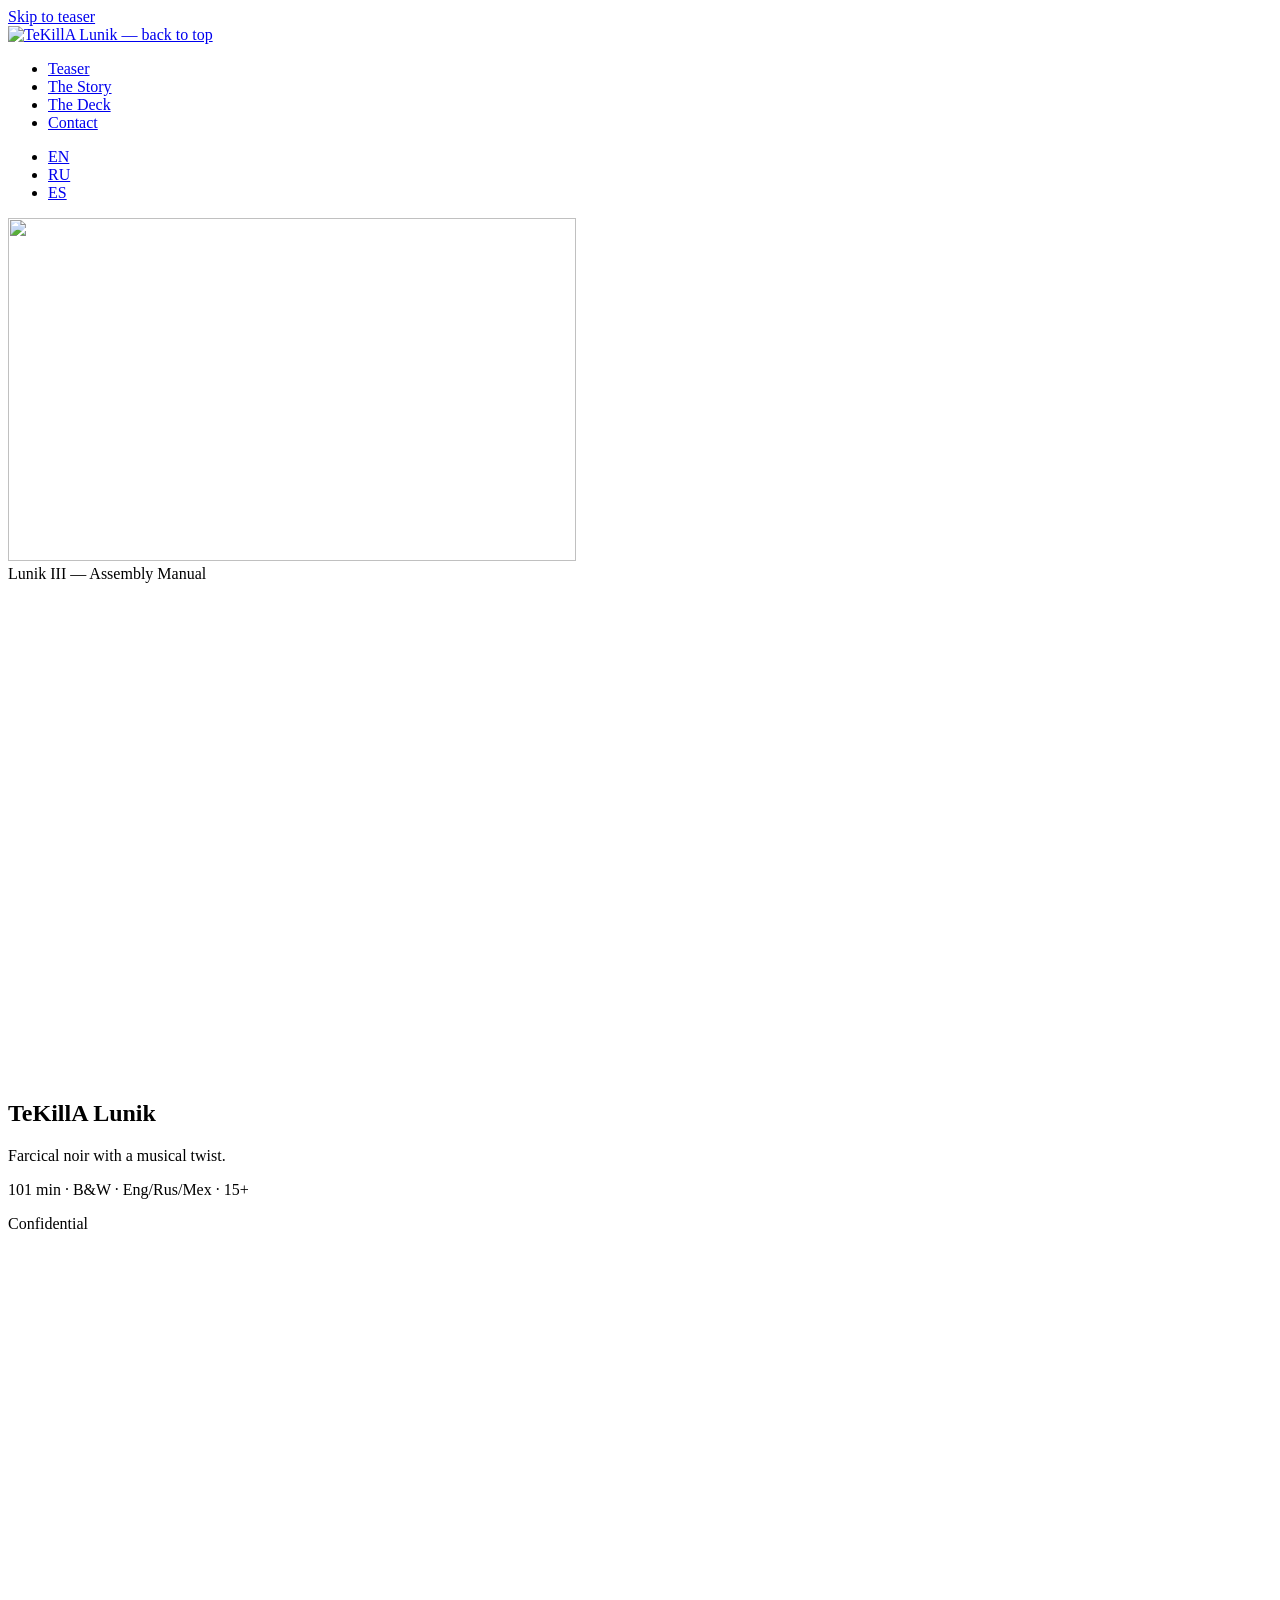
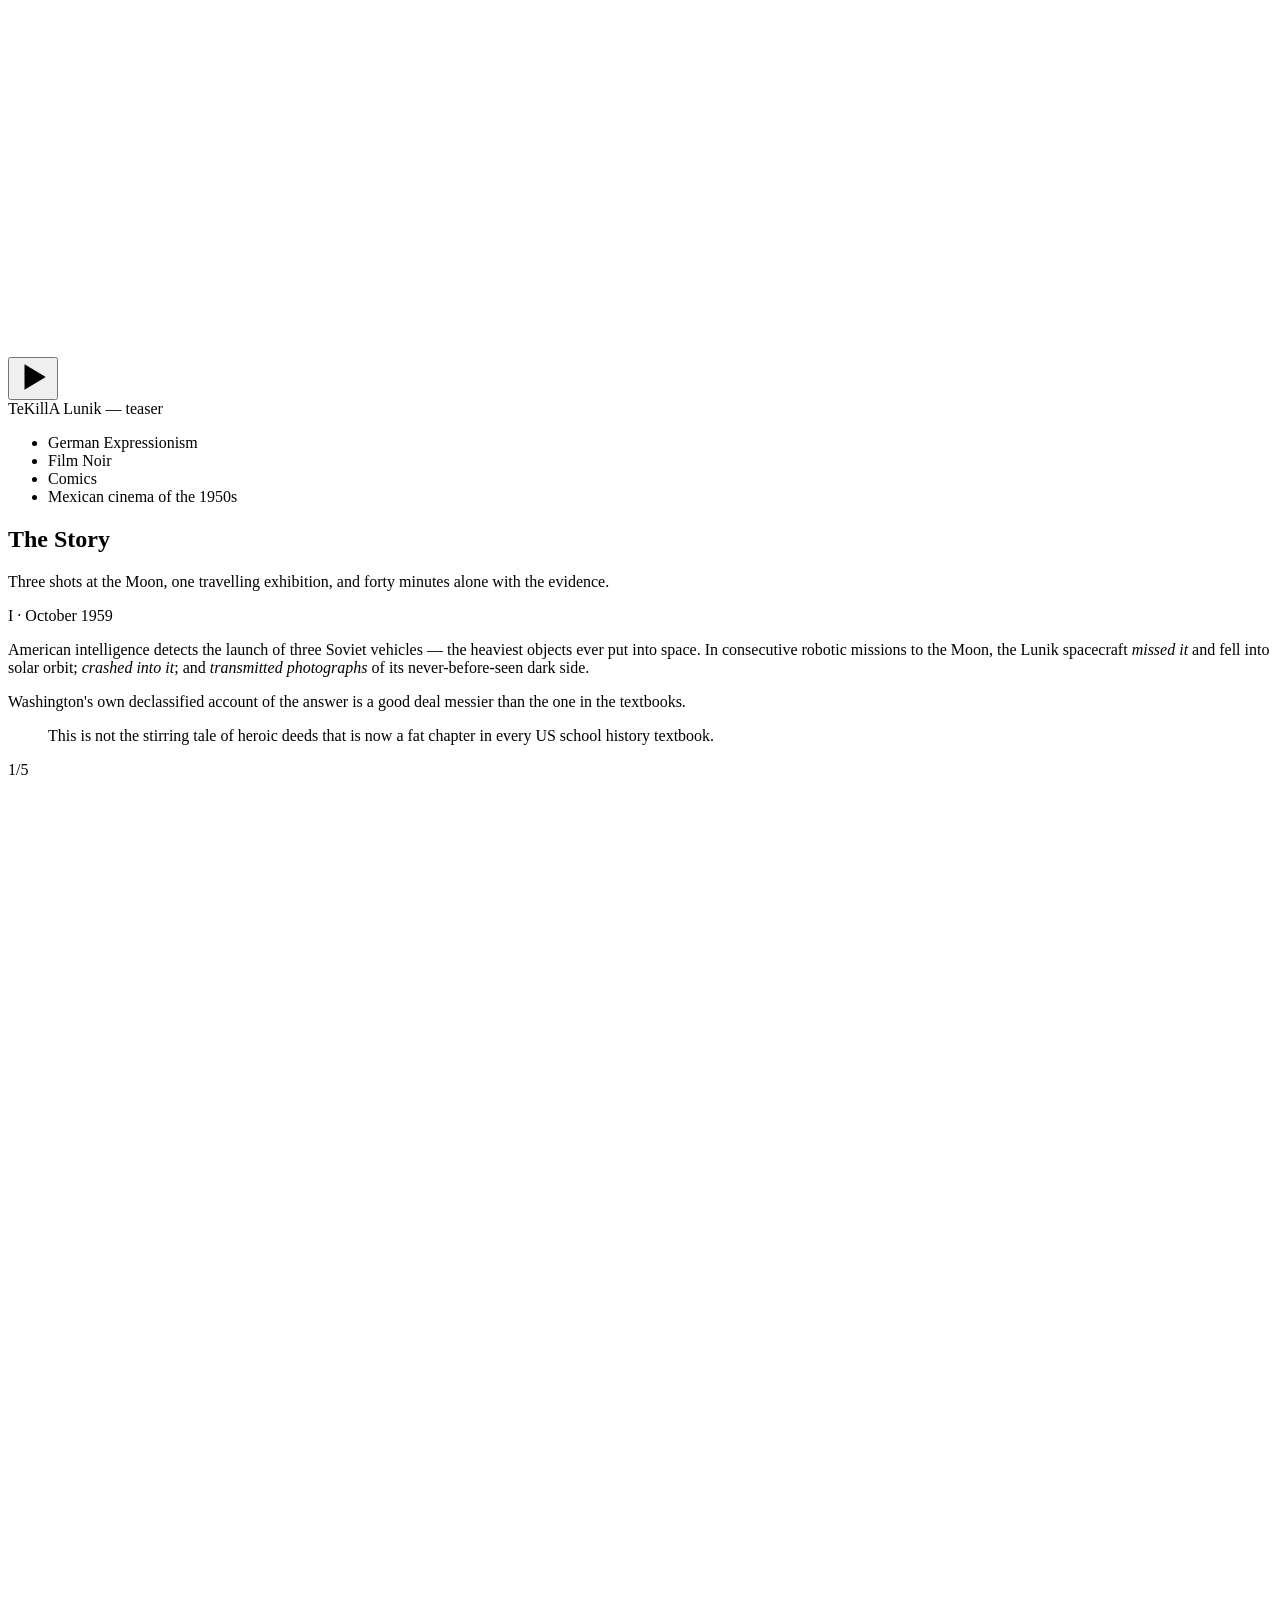
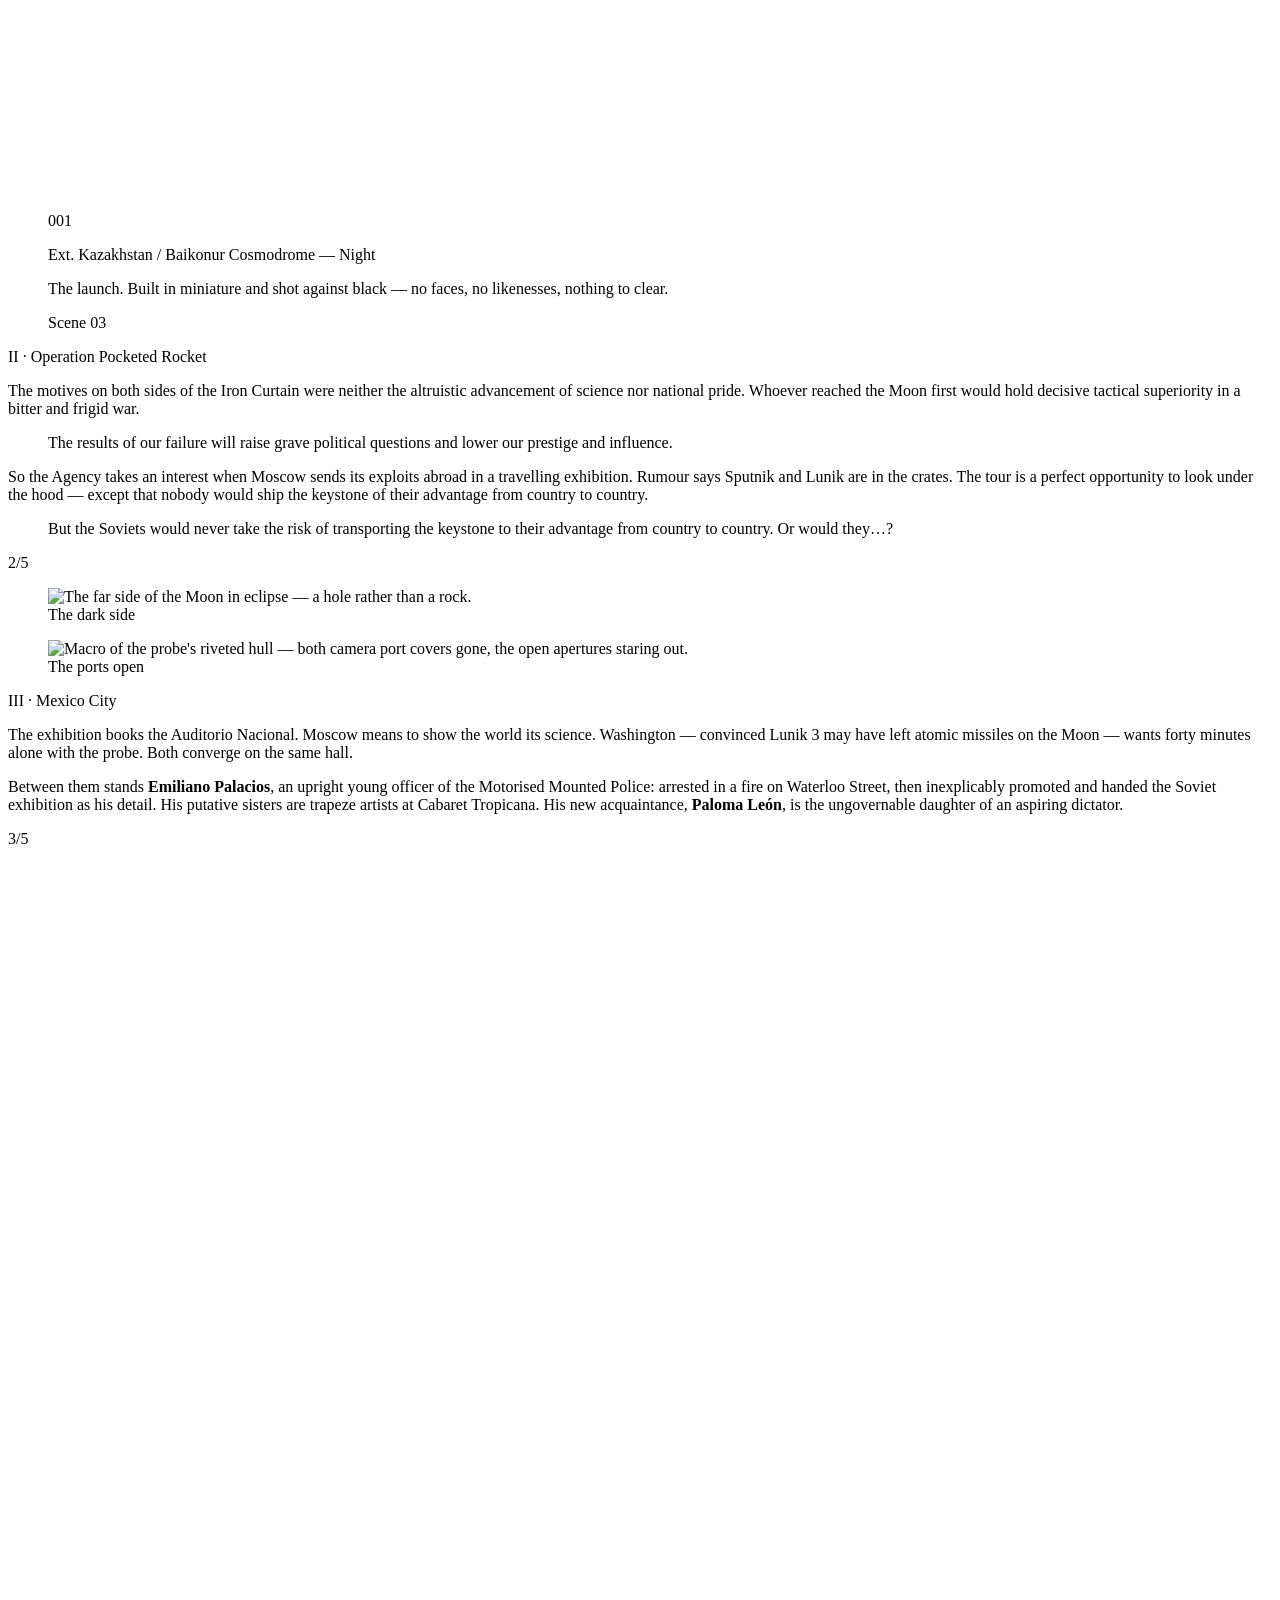
==== commit 55b91b93: "new site" ====
--- a/index.html
+++ b/index.html
@@ -1,6 +1,6 @@
 <!DOCTYPE html><html lang="en"> <head><meta charset="utf-8"><meta name="viewport" content="width=device-width, initial-scale=1"><!-- CONFIDENTIAL. This site is gated by Cloudflare Access and must never be
          indexed, cached by search engines, or previewed in link unfurls. --><meta name="robots" content="noindex, nofollow, noarchive, nosnippet, noimageindex"><meta name="googlebot" content="noindex, nofollow, noarchive, nosnippet, noimageindex"><meta name="referrer" content="no-referrer"><title>TeKillA Lunik</title><meta name="description" content="Confidential investor material."><!-- Deliberately no Open Graph / Twitter card tags: this material should not
-         generate a preview when the link is pasted into Slack, iMessage, etc. --><link rel="icon" href="./favicon.svg" type="image/svg+xml"><!-- Motion gate. Runs before first paint so there is no flash of settled
+         generate a preview when the link is pasted into Slack, iMessage, etc. --><link rel="icon" href="/Lunik/favicon.svg" type="image/svg+xml"><!-- Motion gate. Runs before first paint so there is no flash of settled
          content. Only opts this page into the hidden start state if the browser
          can actually animate its way out of it. --><script>
       (function () {
@@ -13,85 +13,25 @@
           /* leave content visible */
         }
       })();
-    </script><link rel="stylesheet" href="./_astro/index._-BIoLZG.css">
-<link rel="stylesheet" href="./_astro/index.DVYZOlNK.css"></head> <body>  <a class="skip" href="#teaser" data-astro-cid-j7pv25f6>Skip to teaser</a> <nav class="anchor-nav" aria-label="Sections" data-astro-cid-vz7s5kwg> <!-- The alt carries the accessible name for the home link — with an image
-       brand there is no text left to name it. --> <a class="anchor-nav__brand" href="#top" data-astro-cid-vz7s5kwg> <img src="./_astro/logo.BN6wYalx_Zt6cR2.webp" srcset="./_astro/logo.BN6wYalx_ZTqSJm.webp 64w, ./_astro/logo.BN6wYalx_ZvemDL.webp 128w, ./_astro/logo.BN6wYalx_17uuWt.webp 192w" alt="TeKillA Lunik — back to top" sizes="64px" loading="eager" data-astro-cid-vz7s5kwg="true" decoding="async" fetchpriority="auto" width="433" height="268"> </a> <ul data-astro-cid-vz7s5kwg> <li data-astro-cid-vz7s5kwg> <a href="#teaser" data-astro-cid-vz7s5kwg>Teaser</a> </li><li data-astro-cid-vz7s5kwg> <a href="#story" data-astro-cid-vz7s5kwg>The Story</a> </li><li data-astro-cid-vz7s5kwg> <a href="#deck" data-astro-cid-vz7s5kwg>The Deck</a> </li><li data-astro-cid-vz7s5kwg> <a href="#contact" data-astro-cid-vz7s5kwg>Contact</a> </li> </ul> </nav>  <main id="top" data-astro-cid-j7pv25f6> <!-- ================= HERO — "the dossier" ================= --> <section class="hero ground-wood" data-astro-cid-j7pv25f6> <div class="hero__inner" data-astro-cid-j7pv25f6> <div class="dossier hero__dossier" aria-hidden="true" data-astro-cid-56xfey36> <!-- Flap first, so it paints behind the sheet: an opened envelope folds its
+    </script><link rel="stylesheet" href="/Lunik/_astro/index.CC6eWjBy.css">
+<link rel="stylesheet" href="/Lunik/_astro/index.BbJB75L6.css"></head> <body>  <a class="skip" href="#teaser" data-astro-cid-s3aaztkf>Skip to teaser</a> <nav class="anchor-nav" aria-label="Sections" data-astro-cid-vz7s5kwg> <!-- The alt carries the accessible name for the home link — with an image
+       brand there is no text left to name it. --> <a class="anchor-nav__brand" href="#top" data-astro-cid-vz7s5kwg> <img src="/Lunik/_astro/logo.BN6wYalx_Zt6cR2.webp" srcset="/Lunik/_astro/logo.BN6wYalx_ZTqSJm.webp 64w, /Lunik/_astro/logo.BN6wYalx_ZvemDL.webp 128w, /Lunik/_astro/logo.BN6wYalx_17uuWt.webp 192w" alt="TeKillA Lunik — back to top" sizes="64px" loading="eager" data-astro-cid-vz7s5kwg="true" decoding="async" fetchpriority="auto" width="433" height="268"> </a> <div class="anchor-nav__right" data-astro-cid-vz7s5kwg> <ul class="anchor-nav__links" data-astro-cid-vz7s5kwg> <li data-astro-cid-vz7s5kwg> <a href="#teaser" data-astro-cid-vz7s5kwg>Teaser</a> </li><li data-astro-cid-vz7s5kwg> <a href="#story" data-astro-cid-vz7s5kwg>The Story</a> </li><li data-astro-cid-vz7s5kwg> <a href="#deck" data-astro-cid-vz7s5kwg>The Deck</a> </li><li data-astro-cid-vz7s5kwg> <a href="#contact" data-astro-cid-vz7s5kwg>Contact</a> </li> </ul> <!-- Real links to real URLs, not a JS toggle: a specific language can be
+         sent to a specific investor, and it works with scripting off. hreflang
+         lets assistive tech announce the switch target in its own language. --> <ul class="langs" aria-label="Language" data-astro-cid-vz7s5kwg> <li data-astro-cid-vz7s5kwg> <a href="/Lunik/" hreflang="en" lang="en" class="langs__link is-current" aria-current="true" title="English" data-astro-cid-vz7s5kwg> EN </a> </li><li data-astro-cid-vz7s5kwg> <a href="/Lunik/ru/" hreflang="ru" lang="ru" class="langs__link" title="Русский" data-astro-cid-vz7s5kwg> RU </a> </li><li data-astro-cid-vz7s5kwg> <a href="/Lunik/es/" hreflang="es" lang="es" class="langs__link" title="Español" data-astro-cid-vz7s5kwg> ES </a> </li> </ul> </div> </nav>  <main id="top" data-astro-cid-s3aaztkf> <!-- ================= HERO — "the dossier" ================= --> <section class="hero ground-wood" data-astro-cid-s3aaztkf> <div class="hero__inner" data-astro-cid-s3aaztkf> <div class="dossier hero__dossier" aria-hidden="true" data-astro-cid-56xfey36> <!-- Flap first, so it paints behind the sheet: an opened envelope folds its
        flap back behind whatever is coming out of it. --> <div class="dossier__flap" data-astro-cid-56xfey36></div> <div class="dossier__blueprint" data-astro-cid-56xfey36> <!-- Renders at ~312px inside the envelope. Capped at the source's own
              568px so it is never upscaled, and kept at a higher quality than a
              photo would need: this is line art with legible callout labels,
-             which is exactly what low-quality webp smears first. --> <img src="./_astro/hero-blueprint.BAJOKcvA_Z14kSwt.webp" srcset="./_astro/hero-blueprint.BAJOKcvA_1hH6OA.webp 320w, ./_astro/hero-blueprint.BAJOKcvA_Z14kSwt.webp 568w" alt sizes="320px" loading="eager" data-astro-cid-56xfey36="true" decoding="async" fetchpriority="auto" width="568" height="343"> </div> <div class="dossier__body" data-astro-cid-56xfey36> <div class="dossier__plate" data-astro-cid-56xfey36> <span class="label-plate" data-astro-cid-56xfey36>Lunik III — Assembly Manual</span> </div> <span class="eyelet dossier__eyelet dossier__eyelet--l" data-astro-cid-56xfey36></span> <span class="eyelet dossier__eyelet dossier__eyelet--r" data-astro-cid-56xfey36></span> <!-- The winding, drawn as one continuous figure-eight between the buttons.
+             which is exactly what low-quality webp smears first. --> <img src="/Lunik/_astro/hero-blueprint.BAJOKcvA_Z14kSwt.webp" srcset="/Lunik/_astro/hero-blueprint.BAJOKcvA_1hH6OA.webp 320w, /Lunik/_astro/hero-blueprint.BAJOKcvA_Z14kSwt.webp 568w" alt sizes="320px" loading="eager" data-astro-cid-56xfey36="true" decoding="async" fetchpriority="auto" width="568" height="343"> </div> <div class="dossier__body" data-astro-cid-56xfey36> <div class="dossier__plate" data-astro-cid-56xfey36> <span class="label-plate" data-astro-cid-56xfey36>Lunik III — Assembly Manual</span> </div> <span class="eyelet dossier__eyelet dossier__eyelet--l" data-astro-cid-56xfey36></span> <span class="eyelet dossier__eyelet dossier__eyelet--r" data-astro-cid-56xfey36></span> <!-- The winding, drawn as one continuous figure-eight between the buttons.
          viewBox matches the front panel's own 400x156 box and scales with it,
          so the string stays on the eyelets instead of sliding onto the plate.
-         Non-scaling stroke keeps it 2.5px under the non-uniform scale. --> <svg class="dossier__string" viewBox="0 0 400 156" preserveAspectRatio="none" fill="none" focusable="false" data-astro-cid-56xfey36> <path d="M91 102 C 150 82, 250 122, 309 102 C 250 82, 150 122, 91 102" stroke="var(--color-red-string)" stroke-width="2.5" stroke-linecap="round" vector-effect="non-scaling-stroke" data-astro-cid-56xfey36></path> <path d="M91 102 C 58 106, 44 126, 60 143" stroke="var(--color-red-string)" stroke-width="2.5" stroke-linecap="round" vector-effect="non-scaling-stroke" data-astro-cid-56xfey36></path> </svg> </div> </div>  <div class="hero__lockup" data-astro-cid-j7pv25f6> <!-- The title rides a torn cream band rather than sitting on bare
+         Non-scaling stroke keeps it 2.5px under the non-uniform scale. --> <svg class="dossier__string" viewBox="0 0 400 156" preserveAspectRatio="none" fill="none" focusable="false" data-astro-cid-56xfey36> <path d="M91 102 C 150 82, 250 122, 309 102 C 250 82, 150 122, 91 102" stroke="var(--color-red-string)" stroke-width="2.5" stroke-linecap="round" vector-effect="non-scaling-stroke" data-astro-cid-56xfey36></path> <path d="M91 102 C 58 106, 44 126, 60 143" stroke="var(--color-red-string)" stroke-width="2.5" stroke-linecap="round" vector-effect="non-scaling-stroke" data-astro-cid-56xfey36></path> </svg> </div> </div>  <div class="hero__lockup" data-astro-cid-s3aaztkf> <!-- The title rides a torn cream band rather than sitting on bare
                wood. Red-stamp on wood is ~1.6:1 and unreadable; on paper-note
                it is ~5.2:1, and a pasted paper label is what the dossier
-               metaphor wants anyway. --> <div class="hero__band" data-astro-cid-j7pv25f6> <h1 class="hero__title misregister" data-text="TeKillA Lunik" data-astro-cid-j7pv25f6>TeKillA Lunik</h1> </div> <p class="hero__tagline" data-astro-cid-j7pv25f6>Farcical noir with a musical twist.</p> </div> <div class="hero__rule" aria-hidden="true" data-astro-cid-j7pv25f6></div> <p class="hero__facts" data-astro-cid-j7pv25f6>101 min · B&amp;W · Eng/Rus/Mex · 15+</p> <div class="hero__stamp" data-astro-cid-j7pv25f6> <span class="stamp stamp-land" style="--rot:-9deg;" data-delay="900" aria-hidden="true"> Confidential </span> </div> </div> </section> <!-- ================= TEASER ================= --> <section id="teaser" class="teaser-section ground-wood" data-astro-cid-j7pv25f6> <div class="teaser" data-astro-cid-r3rjpsun> <div class="teaser__frame polaroid" data-astro-cid-r3rjpsun> <div class="teaser__stage grain-over" data-file="./media/teaser.mp4" data-title="TeKillA Lunik — teaser" data-astro-cid-r3rjpsun> <!-- Capped at the source's own 1280px: asking for 1600 would upscale. --> <img src="./_astro/teaser-cover.5ueE1hpI_1X8Wn1.webp" srcset="./_astro/teaser-cover.5ueE1hpI_1jxYMq.webp 640w, ./_astro/teaser-cover.5ueE1hpI_2swgB9.webp 960w, ./_astro/teaser-cover.5ueE1hpI_1X8Wn1.webp 1280w" alt="A rocket lifting off at night from Baikonur in a vast cloud of exhaust, floodlights across the pad." sizes="(max-width: 900px) 92vw, 880px" loading="eager" data-astro-cid-r3rjpsun="true" decoding="async" fetchpriority="auto" width="1280" height="720"> <button type="button" class="teaser__play" aria-label="Play the teaser" data-astro-cid-r3rjpsun> <svg viewBox="0 0 24 24" width="34" height="34" aria-hidden="true" data-astro-cid-r3rjpsun> <polygon points="6,3 21,12 6,21" fill="currentColor" data-astro-cid-r3rjpsun></polygon> </svg> </button> </div> <div class="polaroid__caption" data-astro-cid-r3rjpsun>TeKillA Lunik — teaser</div> </div> </div> <script type="module">const i=document.querySelectorAll(".teaser__stage[data-embed], .teaser__stage[data-file]");i.forEach(t=>{const a=t.querySelector(".teaser__play");a&&a.addEventListener("click",()=>{const l=t.dataset.embed,c=t.dataset.file;if(l){const r=document.createElement("iframe");r.src=l,r.title=t.dataset.title??"Teaser",r.allow="autoplay; fullscreen; picture-in-picture",r.setAttribute("allowfullscreen",""),r.className="teaser__iframe",r.referrerPolicy="strict-origin",t.replaceChildren(r);return}if(!c)return;const e=document.createElement("video");e.src=c,e.className="teaser__video",e.controls=!0,e.autoplay=!0,e.playsInline=!0,e.preload="auto",e.setAttribute("controlslist","nodownload"),e.setAttribute("title",t.dataset.title??"Teaser"),t.replaceChildren(e),e.play().catch(()=>{})})});</script>  <ul class="teaser-influences" data-astro-cid-j7pv25f6> <li data-astro-cid-j7pv25f6>German Expressionism</li><li data-astro-cid-j7pv25f6>Film Noir</li><li data-astro-cid-j7pv25f6>Comics</li><li data-astro-cid-j7pv25f6>Mexican cinema of the 1950s</li> </ul> </section> <!-- ================= THE STORY ================= --> <section id="story" class="story ground-sage" data-astro-cid-j7pv25f6> <!-- The through-line of the investigation and of the scroll. --> <svg class="string-draw story__string" viewBox="0 0 100 100" preserveAspectRatio="none" aria-hidden="true" focusable="false" style="position:absolute; inset:0; width:100%; height:100%; pointer-events:none; z-index:1;"> <path d="M -5 3 L 46 16 L 14 34 L 88 52 L 30 72 L 105 95" fill="none" stroke="var(--color-red-string)" stroke-width="2.5" stroke-linecap="round" vector-effect="non-scaling-stroke"></path> </svg> <div class="story__inner" data-astro-cid-j7pv25f6> <header class="story__head" data-astro-cid-j7pv25f6> <h2 class="section-title" data-astro-cid-j7pv25f6>The Story</h2> <p class="story__standfirst" data-astro-cid-j7pv25f6>
-Three shots at the Moon, one travelling exhibition, and forty minutes
-            alone with the evidence.
-</p> </header> <!-- I --> <div class="story__row story__row--wide" data-astro-cid-j7pv25f6> <div class="paper-sheet prose-dossier settle story__sheet" style="--rot:-1.6deg; --settle-from:-3.6deg;" data-delay="0">  <p class="story__beat" data-astro-cid-j7pv25f6>I · October 1959</p> <p data-astro-cid-j7pv25f6>
-American intelligence detects the launch of three Soviet vehicles —
-              the heaviest objects ever put into space. In consecutive robotic
-              missions to the Moon, the Lunik spacecraft <em data-astro-cid-j7pv25f6>missed it</em> and fell
-              into solar orbit; <em data-astro-cid-j7pv25f6>crashed into it</em>; and <em data-astro-cid-j7pv25f6>transmitted
-              photographs</em> of its never-before-seen dark side.
-</p> <p data-astro-cid-j7pv25f6>
-Washington's own declassified account of the answer is a good deal
-              messier than the one in the textbooks.
-</p> <blockquote class="story__quote" data-astro-cid-j7pv25f6>This is not the stirring tale of heroic deeds that is now a fat chapter in every US school history textbook.</blockquote>  <span class="paper-sheet__counter">1/5</span> </div> </div> <figure class="storyboard-panel ground-kraft settle story__panel" style="--rot:-1.2deg; --settle-from:-3.2deg;" data-delay="0" data-astro-cid-nzjdxygp> <div class="storyboard-panel__grid" data-astro-cid-nzjdxygp> <div class="storyboard-panel__frame" data-astro-cid-nzjdxygp> <div class="grain-over" data-astro-cid-nzjdxygp> <img src="./_astro/03-baikonur-liftoff.D4xRCDU0_Z1NYxg9.webp" srcset="./_astro/03-baikonur-liftoff.D4xRCDU0_Z157FnE.webp 480w, ./_astro/03-baikonur-liftoff.D4xRCDU0_25kSPT.webp 800w, ./_astro/03-baikonur-liftoff.D4xRCDU0_ZsRm2b.webp 1100w" alt="A rocket clearing the pad at Baikonur at night, engines lit, service towers falling away." sizes="(max-width: 640px) 88vw, (max-width: 1100px) 60vw, 700px" loading="lazy" decoding="async" data-astro-cid-nzjdxygp="true" fetchpriority="auto" width="1800" height="1013"> </div> </div> <figcaption class="storyboard-panel__notes" data-astro-cid-nzjdxygp> <span class="slug-tab" data-astro-cid-nzjdxygp>001</span> <p class="storyboard-panel__slug" data-astro-cid-nzjdxygp>Ext. Kazakhstan / Baikonur Cosmodrome — Night</p> <p class="storyboard-panel__note" data-astro-cid-nzjdxygp>The launch. Built in miniature and shot against black — no faces, no likenesses, nothing to clear.</p> </figcaption> </div> <div class="storyboard-panel__stamp" data-astro-cid-nzjdxygp> <span class="stamp stamp-land" style="--rot:-12deg;" data-delay="260" aria-hidden="true"> Scene 03 </span> </div> </figure>  <!-- II --> <div class="story__row story__row--split" data-astro-cid-j7pv25f6> <div class="paper-sheet prose-dossier settle story__sheet" style="--rot:2deg; --settle-from:0deg;" data-delay="0">  <p class="story__beat" data-astro-cid-j7pv25f6>II · Operation Pocketed Rocket</p> <p data-astro-cid-j7pv25f6>
-The motives on both sides of the Iron Curtain were neither the
-              altruistic advancement of science nor national pride. Whoever reached
-              the Moon first would hold decisive tactical superiority in a bitter
-              and frigid war.
-</p> <blockquote class="story__quote" data-astro-cid-j7pv25f6>The results of our failure will raise grave political questions and lower our prestige and influence.</blockquote> <p data-astro-cid-j7pv25f6>
-So the Agency takes an interest when Moscow sends its exploits abroad
-              in a travelling exhibition. Rumour says Sputnik and Lunik are in the
-              crates. The tour is a perfect opportunity to look under the hood —
-              except that nobody would ship the keystone of their advantage from
-              country to country.
-</p> <blockquote class="story__quote story__quote--hook" data-astro-cid-j7pv25f6> But the Soviets would never take the risk of transporting the keystone to their advantage from country to country. Or would they…? </blockquote>  <span class="paper-sheet__counter">2/5</span> </div> <div class="story__cluster" data-astro-cid-j7pv25f6> <figure class="polaroid settle story__pola" style="--rot:-4deg; --settle-from:-7deg;" data-delay="0"> <div class="grain-over"> <img src="./_astro/05-farside.bltbNIgz_lYBTT.webp" srcset="./_astro/05-farside.bltbNIgz_1LdxKi.webp 360w, ./_astro/05-farside.bltbNIgz_1HPLB3.webp 720w" alt="The far side of the Moon in eclipse — a hole rather than a rock." sizes="(max-width: 780px) 70vw, 340px" loading="lazy" decoding="async" fetchpriority="auto" width="1800" height="1013"> </div> <figcaption class="polaroid__caption">The dark side</figcaption> </figure> <!-- Caption follows the new frame: 9_13 is the macro of the camera
-                 ports with their covers gone, not a departure. --> <figure class="polaroid settle story__pola story__pola--offset" style="--rot:3.5deg; --settle-from:0.5deg;" data-delay="120"> <div class="grain-over"> <img src="./_astro/05-ports-open.BW4LfNXn_XGYsn.webp" srcset="./_astro/05-ports-open.BW4LfNXn_2wgcpL.webp 360w, ./_astro/05-ports-open.BW4LfNXn_Z2a5QE1.webp 720w" alt="Macro of the probe's riveted hull — both camera port covers gone, the open apertures staring out." sizes="(max-width: 780px) 70vw, 340px" loading="lazy" decoding="async" fetchpriority="auto" width="1800" height="1013"> </div> <figcaption class="polaroid__caption">The ports open</figcaption> </figure> </div> </div> <!-- III --> <div class="story__row story__row--wide" data-astro-cid-j7pv25f6> <div class="paper-sheet prose-dossier settle story__sheet" style="--rot:-2.2deg; --settle-from:-4.2deg;" data-delay="0">  <p class="story__beat" data-astro-cid-j7pv25f6>III · Mexico City</p> <p data-astro-cid-j7pv25f6>
-The exhibition books the Auditorio Nacional. Moscow means to show the
-              world its science. Washington — convinced Lunik 3 may have left atomic
-              missiles on the Moon — wants forty minutes alone with the probe. Both
-              converge on the same hall.
-</p> <p data-astro-cid-j7pv25f6>
-Between them stands <strong data-astro-cid-j7pv25f6>Emiliano Palacios</strong>, an upright
-              young officer of the Motorised Mounted Police: arrested in a fire on
-              Waterloo Street, then inexplicably promoted and handed the Soviet
-              exhibition as his detail. His putative sisters are trapeze artists at
-              Cabaret Tropicana. His new acquaintance,
-<strong data-astro-cid-j7pv25f6>Paloma León</strong>, is the ungovernable daughter of an
-              aspiring dictator.
-</p>  <span class="paper-sheet__counter">3/5</span> </div> </div> <figure class="storyboard-panel ground-kraft settle story__panel" style="--rot:1.4deg; --settle-from:-0.6000000000000001deg;" data-delay="0" data-astro-cid-nzjdxygp> <div class="storyboard-panel__grid" data-astro-cid-nzjdxygp> <div class="storyboard-panel__frame" data-astro-cid-nzjdxygp> <div class="grain-over" data-astro-cid-nzjdxygp> <img src="./_astro/09-tropicana.AUNc6jVQ_Z1TDI3R.webp" srcset="./_astro/09-tropicana.AUNc6jVQ_Z262PMR.webp 480w, ./_astro/09-tropicana.AUNc6jVQ_ZmlFKc.webp 800w, ./_astro/09-tropicana.AUNc6jVQ_Z2f8fmz.webp 1100w" alt="Aerialists suspended in crossing spotlight beams above the Tropicana cabaret, the crowd in silhouette." sizes="(max-width: 640px) 88vw, (max-width: 1100px) 60vw, 700px" loading="lazy" decoding="async" data-astro-cid-nzjdxygp="true" fetchpriority="auto" width="1800" height="1013"> </div> </div> <figcaption class="storyboard-panel__notes" data-astro-cid-nzjdxygp> <span class="slug-tab" data-astro-cid-nzjdxygp>122</span> <p class="storyboard-panel__slug" data-astro-cid-nzjdxygp>Int. Tropicana — Night</p> <p class="storyboard-panel__note" data-astro-cid-nzjdxygp>The Flighty Sisters go up on wires. House lights down, four figures on cables, the room in silhouette below.</p> </figcaption> </div> <div class="storyboard-panel__stamp" data-astro-cid-nzjdxygp> <span class="stamp stamp-land" style="--rot:-12deg;" data-delay="260" aria-hidden="true"> Scene 09 </span> </div> </figure>  <!-- IV --> <div class="story__row story__row--split story__row--reverse" data-astro-cid-j7pv25f6> <div class="paper-sheet prose-dossier settle story__sheet" style="--rot:1.4deg; --settle-from:-0.6000000000000001deg;" data-delay="0">  <p class="story__beat" data-astro-cid-j7pv25f6>IV · The long night</p> <p data-astro-cid-j7pv25f6>
-Nothing about the operation stays clean. Two CIA counterintelligence
-              officers — infallible, inseparable and insufferable — work the city. A
-              general stages an uprising to unseat the president. Sicilians take the
-              Tropicana's choreographer to Acapulco to settle accounts. There are
-              indoctrination chambers, an escape, a Russian command post, and a
-              barbershop quartet of four-star generals.
-</p> <p data-astro-cid-j7pv25f6>Everyone wants to photograph Lunik 3.</p>  <span class="paper-sheet__counter">4/5</span> </div> <div class="story__cluster" data-astro-cid-j7pv25f6> <figure class="polaroid settle story__pola" style="--rot:3deg; --settle-from:0deg;" data-delay="0"> <div class="grain-over"> <img src="./_astro/05-eclipse.ChaowxgN_15J3HT.webp" srcset="./_astro/05-eclipse.ChaowxgN_Z2iubPq.webp 360w, ./_astro/05-eclipse.ChaowxgN_Z2lQWYF.webp 720w" alt="Eclipse — the sun's corona flaring around a black disc." sizes="(max-width: 780px) 70vw, 340px" loading="lazy" decoding="async" fetchpriority="auto" width="1800" height="1013"> </div> <figcaption class="polaroid__caption">Eclipse</figcaption> </figure> <!-- Caption follows the new frame: 9_14 is the probe under power
-                 with its antennae sprung, not the umbra crossing the hull. --> <figure class="polaroid settle story__pola story__pola--offset" style="--rot:-3.5deg; --settle-from:-6.5deg;" data-delay="120"> <div class="grain-over"> <img src="./_astro/05-lunik3-deployed.BMPiBYhZ_5zj1g.webp" srcset="./_astro/05-lunik3-deployed.BMPiBYhZ_FxBMd.webp 360w, ./_astro/05-lunik3-deployed.BMPiBYhZ_Z1H5UTU.webp 720w" alt="The ЛУНИК-3 probe in space, antennae fully deployed, stars behind it." sizes="(max-width: 780px) 70vw, 340px" loading="lazy" decoding="async" fetchpriority="auto" width="1280" height="720"> </div> <figcaption class="polaroid__caption">Луник-3</figcaption> </figure> </div> </div> <!-- V --> <div class="story__row story__row--wide" data-astro-cid-j7pv25f6> <div class="paper-sheet prose-dossier settle story__sheet" style="--rot:-1deg; --settle-from:-3deg;" data-delay="0">  <p class="story__beat" data-astro-cid-j7pv25f6>V · The heist</p> <p data-astro-cid-j7pv25f6>
-The Sisters go up on wires — a cat's-paw pass, an aerial dance over the
-              exhibition floor. Paloma falls inside Lunik 3 and transmits the
-              photographs. In Cheshire, Jodrell Bank receives them.
-</p> <p data-astro-cid-j7pv25f6>
-Paloma is arrested. The robbery runs on the railway: a junction, a
-              water tower, a lumber yard, a dry lake bed outside the city. The probe
-              changes hands on a clandestine runway at dawn.
-</p> <p data-astro-cid-j7pv25f6>
-It was Nikolayev's plan from the beginning. <em data-astro-cid-j7pv25f6>Hawaii. The end.</em> </p>  <span class="paper-sheet__counter">5/5</span> </div> </div> <div class="slug-board ground-kraft settle story__slugs" style="--rot:-0.6deg; --settle-from:-2.6deg;" data-astro-cid-ckegfo76> <!-- Head and list share one cream sheet rather than sitting on bare kraft:
+               metaphor wants anyway. The title is the brand and does not
+               translate. --> <div class="hero__band" data-astro-cid-s3aaztkf> <h1 class="hero__title misregister" data-text="TeKillA Lunik" data-astro-cid-s3aaztkf>TeKillA Lunik</h1> </div> <p class="hero__tagline" data-astro-cid-s3aaztkf>Farcical noir with a musical twist.</p> </div> <div class="hero__rule" aria-hidden="true" data-astro-cid-s3aaztkf></div> <p class="hero__facts" data-astro-cid-s3aaztkf>101 min · B&amp;W · Eng/Rus/Mex · 15+</p> <div class="hero__stamp" data-astro-cid-s3aaztkf> <span class="stamp stamp-land" style="--rot:-9deg;" data-delay="900" aria-hidden="true"> Confidential </span> </div> </div> </section> <!-- ================= TEASER ================= --> <section id="teaser" class="teaser-section ground-wood" data-astro-cid-s3aaztkf> <div class="teaser" data-astro-cid-r3rjpsun> <div class="teaser__frame polaroid" data-astro-cid-r3rjpsun> <div class="teaser__stage grain-over" data-file="/Lunik/media/teaser.mp4" data-title="TeKillA Lunik — teaser" data-astro-cid-r3rjpsun> <!-- Capped at the source's own 1280px: asking for 1600 would upscale. --> <img src="/Lunik/_astro/teaser-cover.5ueE1hpI_1X8Wn1.webp" srcset="/Lunik/_astro/teaser-cover.5ueE1hpI_1jxYMq.webp 640w, /Lunik/_astro/teaser-cover.5ueE1hpI_2swgB9.webp 960w, /Lunik/_astro/teaser-cover.5ueE1hpI_1X8Wn1.webp 1280w" alt="A rocket lifting off at night from Baikonur in a vast cloud of exhaust, floodlights across the pad." sizes="(max-width: 900px) 92vw, 880px" loading="eager" data-astro-cid-r3rjpsun="true" decoding="async" fetchpriority="auto" width="1280" height="720"> <button type="button" class="teaser__play" aria-label="Play the teaser" data-astro-cid-r3rjpsun> <svg viewBox="0 0 24 24" width="34" height="34" aria-hidden="true" data-astro-cid-r3rjpsun> <polygon points="6,3 21,12 6,21" fill="currentColor" data-astro-cid-r3rjpsun></polygon> </svg> </button> </div> <div class="polaroid__caption" data-astro-cid-r3rjpsun>TeKillA Lunik — teaser</div> </div> </div> <script type="module">const i=document.querySelectorAll(".teaser__stage[data-embed], .teaser__stage[data-file]");i.forEach(t=>{const a=t.querySelector(".teaser__play");a&&a.addEventListener("click",()=>{const l=t.dataset.embed,c=t.dataset.file;if(l){const r=document.createElement("iframe");r.src=l,r.title=t.dataset.title??"Teaser",r.allow="autoplay; fullscreen; picture-in-picture",r.setAttribute("allowfullscreen",""),r.className="teaser__iframe",r.referrerPolicy="strict-origin",t.replaceChildren(r);return}if(!c)return;const e=document.createElement("video");e.src=c,e.className="teaser__video",e.controls=!0,e.autoplay=!0,e.playsInline=!0,e.preload="auto",e.setAttribute("controlslist","nodownload"),e.setAttribute("title",t.dataset.title??"Teaser"),t.replaceChildren(e),e.play().catch(()=>{})})});</script>  <ul class="teaser-influences" data-astro-cid-s3aaztkf> <li data-astro-cid-s3aaztkf>German Expressionism</li><li data-astro-cid-s3aaztkf>Film Noir</li><li data-astro-cid-s3aaztkf>Comics</li><li data-astro-cid-s3aaztkf>Mexican cinema of the 1950s</li> </ul> </section> <!-- ================= THE STORY ================= --> <section id="story" class="story ground-sage" data-astro-cid-s3aaztkf> <!-- The through-line of the investigation and of the scroll. --> <svg class="string-draw story__string" viewBox="0 0 100 100" preserveAspectRatio="none" aria-hidden="true" focusable="false" style="position:absolute; inset:0; width:100%; height:100%; pointer-events:none; z-index:1;"> <path d="M -5 3 L 46 16 L 14 34 L 88 52 L 30 72 L 105 95" fill="none" stroke="var(--color-red-string)" stroke-width="2.5" stroke-linecap="round" vector-effect="non-scaling-stroke"></path> </svg> <div class="story__inner" data-astro-cid-s3aaztkf> <header class="story__head" data-astro-cid-s3aaztkf> <h2 class="section-title" data-astro-cid-s3aaztkf>The Story</h2> <p class="story__standfirst" data-astro-cid-s3aaztkf>Three shots at the Moon, one travelling exhibition, and forty minutes alone with the evidence.</p> </header> <!-- I --> <div class="story__row story__row--wide" data-astro-cid-s3aaztkf> <div class="paper-sheet prose-dossier settle story__sheet" style="--rot:-1.6deg; --settle-from:-3.6deg;" data-delay="0">  <p class="story__beat" data-astro-cid-s3aaztkf>I · October 1959</p> <p data-astro-cid-s3aaztkf>American intelligence detects the launch of three Soviet vehicles — the heaviest objects ever put into space. In consecutive robotic missions to the Moon, the Lunik spacecraft <em>missed it</em> and fell into solar orbit; <em>crashed into it</em>; and <em>transmitted photographs</em> of its never-before-seen dark side.</p><p data-astro-cid-s3aaztkf>Washington's own declassified account of the answer is a good deal messier than the one in the textbooks.</p><blockquote class="story__quote" data-astro-cid-s3aaztkf>This is not the stirring tale of heroic deeds that is now a fat chapter in every US school history textbook.</blockquote>  <span class="paper-sheet__counter">1/5</span> </div> </div> <figure class="storyboard-panel ground-kraft settle story__panel" style="--rot:-1.2deg; --settle-from:-3.2deg;" data-delay="0" data-astro-cid-nzjdxygp> <div class="storyboard-panel__grid" data-astro-cid-nzjdxygp> <div class="storyboard-panel__frame" data-astro-cid-nzjdxygp> <div class="grain-over" data-astro-cid-nzjdxygp> <img src="/Lunik/_astro/03-baikonur-liftoff.D4xRCDU0_Z1NYxg9.webp" srcset="/Lunik/_astro/03-baikonur-liftoff.D4xRCDU0_Z157FnE.webp 480w, /Lunik/_astro/03-baikonur-liftoff.D4xRCDU0_25kSPT.webp 800w, /Lunik/_astro/03-baikonur-liftoff.D4xRCDU0_ZsRm2b.webp 1100w" alt="A rocket clearing the pad at Baikonur at night, engines lit, service towers falling away." sizes="(max-width: 640px) 88vw, (max-width: 1100px) 60vw, 700px" loading="lazy" decoding="async" data-astro-cid-nzjdxygp="true" fetchpriority="auto" width="1800" height="1013"> </div> </div> <figcaption class="storyboard-panel__notes" data-astro-cid-nzjdxygp> <span class="slug-tab" data-astro-cid-nzjdxygp>001</span> <p class="storyboard-panel__slug" data-astro-cid-nzjdxygp>Ext. Kazakhstan / Baikonur Cosmodrome — Night</p> <p class="storyboard-panel__note" data-astro-cid-nzjdxygp>The launch. Built in miniature and shot against black — no faces, no likenesses, nothing to clear.</p> </figcaption> </div> <div class="storyboard-panel__stamp" data-astro-cid-nzjdxygp> <span class="stamp stamp-land" style="--rot:-12deg;" data-delay="260" aria-hidden="true"> Scene 03 </span> </div> </figure>  <!-- II --> <div class="story__row story__row--split" data-astro-cid-s3aaztkf> <div class="paper-sheet prose-dossier settle story__sheet" style="--rot:2deg; --settle-from:0deg;" data-delay="0">  <p class="story__beat" data-astro-cid-s3aaztkf>II · Operation Pocketed Rocket</p> <p data-astro-cid-s3aaztkf>The motives on both sides of the Iron Curtain were neither the altruistic advancement of science nor national pride. Whoever reached the Moon first would hold decisive tactical superiority in a bitter and frigid war.</p><blockquote class="story__quote" data-astro-cid-s3aaztkf>The results of our failure will raise grave political questions and lower our prestige and influence.</blockquote> <p data-astro-cid-s3aaztkf>So the Agency takes an interest when Moscow sends its exploits abroad in a travelling exhibition. Rumour says Sputnik and Lunik are in the crates. The tour is a perfect opportunity to look under the hood — except that nobody would ship the keystone of their advantage from country to country.</p><blockquote class="story__quote story__quote--hook" data-astro-cid-s3aaztkf> But the Soviets would never take the risk of transporting the keystone to their advantage from country to country. Or would they…? </blockquote>  <span class="paper-sheet__counter">2/5</span> </div> <div class="story__cluster" data-astro-cid-s3aaztkf> <figure class="polaroid settle story__pola" style="--rot:-4deg; --settle-from:-7deg;" data-delay="0"> <div class="grain-over"> <img src="/Lunik/_astro/05-farside.bltbNIgz_lYBTT.webp" srcset="/Lunik/_astro/05-farside.bltbNIgz_1LdxKi.webp 360w, /Lunik/_astro/05-farside.bltbNIgz_1HPLB3.webp 720w" alt="The far side of the Moon in eclipse — a hole rather than a rock." sizes="(max-width: 780px) 70vw, 340px" loading="lazy" decoding="async" fetchpriority="auto" width="1800" height="1013"> </div> <figcaption class="polaroid__caption">The dark side</figcaption> </figure> <figure class="polaroid settle story__pola story__pola--offset" style="--rot:3.5deg; --settle-from:0.5deg;" data-delay="120"> <div class="grain-over"> <img src="/Lunik/_astro/05-ports-open.BW4LfNXn_XGYsn.webp" srcset="/Lunik/_astro/05-ports-open.BW4LfNXn_2wgcpL.webp 360w, /Lunik/_astro/05-ports-open.BW4LfNXn_Z2a5QE1.webp 720w" alt="Macro of the probe's riveted hull — both camera port covers gone, the open apertures staring out." sizes="(max-width: 780px) 70vw, 340px" loading="lazy" decoding="async" fetchpriority="auto" width="1800" height="1013"> </div> <figcaption class="polaroid__caption">The ports open</figcaption> </figure> </div> </div> <!-- III --> <div class="story__row story__row--wide" data-astro-cid-s3aaztkf> <div class="paper-sheet prose-dossier settle story__sheet" style="--rot:-2.2deg; --settle-from:-4.2deg;" data-delay="0">  <p class="story__beat" data-astro-cid-s3aaztkf>III · Mexico City</p> <p data-astro-cid-s3aaztkf>The exhibition books the Auditorio Nacional. Moscow means to show the world its science. Washington — convinced Lunik 3 may have left atomic missiles on the Moon — wants forty minutes alone with the probe. Both converge on the same hall.</p><p data-astro-cid-s3aaztkf>Between them stands <strong>Emiliano Palacios</strong>, an upright young officer of the Motorised Mounted Police: arrested in a fire on Waterloo Street, then inexplicably promoted and handed the Soviet exhibition as his detail. His putative sisters are trapeze artists at Cabaret Tropicana. His new acquaintance, <strong>Paloma León</strong>, is the ungovernable daughter of an aspiring dictator.</p> <span class="paper-sheet__counter">3/5</span> </div> </div> <figure class="storyboard-panel ground-kraft settle story__panel" style="--rot:1.4deg; --settle-from:-0.6000000000000001deg;" data-delay="0" data-astro-cid-nzjdxygp> <div class="storyboard-panel__grid" data-astro-cid-nzjdxygp> <div class="storyboard-panel__frame" data-astro-cid-nzjdxygp> <div class="grain-over" data-astro-cid-nzjdxygp> <img src="/Lunik/_astro/09-tropicana.AUNc6jVQ_Z1TDI3R.webp" srcset="/Lunik/_astro/09-tropicana.AUNc6jVQ_Z262PMR.webp 480w, /Lunik/_astro/09-tropicana.AUNc6jVQ_ZmlFKc.webp 800w, /Lunik/_astro/09-tropicana.AUNc6jVQ_Z2f8fmz.webp 1100w" alt="Aerialists suspended in crossing spotlight beams above the Tropicana cabaret, the crowd in silhouette." sizes="(max-width: 640px) 88vw, (max-width: 1100px) 60vw, 700px" loading="lazy" decoding="async" data-astro-cid-nzjdxygp="true" fetchpriority="auto" width="1800" height="1013"> </div> </div> <figcaption class="storyboard-panel__notes" data-astro-cid-nzjdxygp> <span class="slug-tab" data-astro-cid-nzjdxygp>122</span> <p class="storyboard-panel__slug" data-astro-cid-nzjdxygp>Int. Tropicana — Night</p> <p class="storyboard-panel__note" data-astro-cid-nzjdxygp>The Flighty Sisters go up on wires. House lights down, four figures on cables, the room in silhouette below.</p> </figcaption> </div> <div class="storyboard-panel__stamp" data-astro-cid-nzjdxygp> <span class="stamp stamp-land" style="--rot:-12deg;" data-delay="260" aria-hidden="true"> Scene 09 </span> </div> </figure>  <!-- IV --> <div class="story__row story__row--split story__row--reverse" data-astro-cid-s3aaztkf> <div class="paper-sheet prose-dossier settle story__sheet" style="--rot:1.4deg; --settle-from:-0.6000000000000001deg;" data-delay="0">  <p class="story__beat" data-astro-cid-s3aaztkf>IV · The long night</p> <p data-astro-cid-s3aaztkf>Nothing about the operation stays clean. Two CIA counterintelligence officers — infallible, inseparable and insufferable — work the city. A general stages an uprising to unseat the president. Sicilians take the Tropicana's choreographer to Acapulco to settle accounts. There are indoctrination chambers, an escape, a Russian command post, and a barbershop quartet of four-star generals.</p><p data-astro-cid-s3aaztkf>Everyone wants to photograph Lunik 3.</p> <span class="paper-sheet__counter">4/5</span> </div> <div class="story__cluster" data-astro-cid-s3aaztkf> <figure class="polaroid settle story__pola" style="--rot:3deg; --settle-from:0deg;" data-delay="0"> <div class="grain-over"> <img src="/Lunik/_astro/05-eclipse.ChaowxgN_15J3HT.webp" srcset="/Lunik/_astro/05-eclipse.ChaowxgN_Z2iubPq.webp 360w, /Lunik/_astro/05-eclipse.ChaowxgN_Z2lQWYF.webp 720w" alt="Eclipse — the sun's corona flaring around a black disc." sizes="(max-width: 780px) 70vw, 340px" loading="lazy" decoding="async" fetchpriority="auto" width="1800" height="1013"> </div> <figcaption class="polaroid__caption">Eclipse</figcaption> </figure> <figure class="polaroid settle story__pola story__pola--offset" style="--rot:-3.5deg; --settle-from:-6.5deg;" data-delay="120"> <div class="grain-over"> <img src="/Lunik/_astro/05-lunik3-deployed.BMPiBYhZ_5zj1g.webp" srcset="/Lunik/_astro/05-lunik3-deployed.BMPiBYhZ_FxBMd.webp 360w, /Lunik/_astro/05-lunik3-deployed.BMPiBYhZ_Z1H5UTU.webp 720w" alt="The ЛУНИК-3 probe in space, antennae fully deployed, stars behind it." sizes="(max-width: 780px) 70vw, 340px" loading="lazy" decoding="async" fetchpriority="auto" width="1280" height="720"> </div> <figcaption class="polaroid__caption">Луник-3</figcaption> </figure> </div> </div> <!-- V --> <div class="story__row story__row--wide" data-astro-cid-s3aaztkf> <div class="paper-sheet prose-dossier settle story__sheet" style="--rot:-1deg; --settle-from:-3deg;" data-delay="0">  <p class="story__beat" data-astro-cid-s3aaztkf>V · The heist</p> <p data-astro-cid-s3aaztkf>The Sisters go up on wires — a cat's-paw pass, an aerial dance over the exhibition floor. Paloma falls inside Lunik 3 and transmits the photographs. In Cheshire, Jodrell Bank receives them.</p><p data-astro-cid-s3aaztkf>Paloma is arrested. The robbery runs on the railway: a junction, a water tower, a lumber yard, a dry lake bed outside the city. The probe changes hands on a clandestine runway at dawn.</p><p data-astro-cid-s3aaztkf>It was Nikolayev's plan from the beginning. <em>Hawaii. The end.</em></p> <span class="paper-sheet__counter">5/5</span> </div> </div> <div class="slug-board ground-kraft settle story__slugs" style="--rot:-0.6deg; --settle-from:-2.6deg;" data-astro-cid-ckegfo76> <!-- Head and list share one cream sheet rather than sitting on bare kraft:
        red-stamp on kraft is ~1.6:1 and ink on kraft ~3.7:1, both under AA.
-       Paper pinned to a board is what the deck does anyway. --> <div class="slug-board__sheet" data-astro-cid-ckegfo76> <div class="slug-board__head" data-astro-cid-ckegfo76> <span class="slug-tab" data-astro-cid-ckegfo76>Visual guide</span> <span class="slug-board__meta" data-astro-cid-ckegfo76>195 panels · selected</span> </div> <ol class="slug-board__list" data-astro-cid-ckegfo76> <li data-astro-cid-ckegfo76> <span class="slug-board__n" data-astro-cid-ckegfo76>001</span> <span class="slug-board__slug" data-astro-cid-ckegfo76>EXT. KAZAKHSTAN / BAIKONUR COSMODROME — NIGHT</span> </li><li data-astro-cid-ckegfo76> <span class="slug-board__n" data-astro-cid-ckegfo76>003</span> <span class="slug-board__slug" data-astro-cid-ckegfo76>INT. ENGLAND / JODRELL-BANK ASTROPHYSICS STATION</span> </li><li data-astro-cid-ckegfo76> <span class="slug-board__n" data-astro-cid-ckegfo76>009</span> <span class="slug-board__slug" data-astro-cid-ckegfo76>INT. NATIONAL SECURITY COUNCIL</span> </li><li data-astro-cid-ckegfo76> <span class="slug-board__n" data-astro-cid-ckegfo76>013</span> <span class="slug-board__slug" data-astro-cid-ckegfo76>EXT. CHECKPOINT CHARLIE</span> </li><li data-astro-cid-ckegfo76> <span class="slug-board__n" data-astro-cid-ckegfo76>022</span> <span class="slug-board__slug" data-astro-cid-ckegfo76>EXT. MEXICO CITY&#39;S MAIN SQUARE (ZÓCALO)</span> </li><li data-astro-cid-ckegfo76> <span class="slug-board__n" data-astro-cid-ckegfo76>025</span> <span class="slug-board__slug" data-astro-cid-ckegfo76>INT. TROPICANA</span> </li><li data-astro-cid-ckegfo76> <span class="slug-board__n" data-astro-cid-ckegfo76>031</span> <span class="slug-board__slug" data-astro-cid-ckegfo76>INT. CATHEDRAL</span> </li><li data-astro-cid-ckegfo76> <span class="slug-board__n" data-astro-cid-ckegfo76>046</span> <span class="slug-board__slug" data-astro-cid-ckegfo76>EXT. NATIONAL AUDITORIUM</span> </li><li data-astro-cid-ckegfo76> <span class="slug-board__n" data-astro-cid-ckegfo76>062</span> <span class="slug-board__slug" data-astro-cid-ckegfo76>EXT. TEMPLE OF THE PLUMED SERPENT</span> </li><li data-astro-cid-ckegfo76> <span class="slug-board__n" data-astro-cid-ckegfo76>076</span> <span class="slug-board__slug" data-astro-cid-ckegfo76>INT. ZERO GRAVITY ROOM</span> </li><li data-astro-cid-ckegfo76> <span class="slug-board__n" data-astro-cid-ckegfo76>085</span> <span class="slug-board__slug" data-astro-cid-ckegfo76>INT. TUNNEL</span> </li><li data-astro-cid-ckegfo76> <span class="slug-board__n" data-astro-cid-ckegfo76>119</span> <span class="slug-board__slug" data-astro-cid-ckegfo76>EXT. RACETRACK — DAY</span> </li><li data-astro-cid-ckegfo76> <span class="slug-board__n" data-astro-cid-ckegfo76>122</span> <span class="slug-board__slug" data-astro-cid-ckegfo76>INT. TROPICANA — NIGHT</span> </li><li data-astro-cid-ckegfo76> <span class="slug-board__n" data-astro-cid-ckegfo76>140</span> <span class="slug-board__slug" data-astro-cid-ckegfo76>INT. CATWALK — NIGHT</span> </li><li data-astro-cid-ckegfo76> <span class="slug-board__n" data-astro-cid-ckegfo76>152</span> <span class="slug-board__slug" data-astro-cid-ckegfo76>INT. JODRELL BANK RADIO ASTRONOMY LABORATORIES</span> </li><li data-astro-cid-ckegfo76> <span class="slug-board__n" data-astro-cid-ckegfo76>164</span> <span class="slug-board__slug" data-astro-cid-ckegfo76>EXT. DRY LAKE BED (TEXCOCO) — NIGHT</span> </li><li data-astro-cid-ckegfo76> <span class="slug-board__n" data-astro-cid-ckegfo76>174</span> <span class="slug-board__slug" data-astro-cid-ckegfo76>EXT. RAILROAD JUNCTION — CONTINUOUS</span> </li><li data-astro-cid-ckegfo76> <span class="slug-board__n" data-astro-cid-ckegfo76>195</span> <span class="slug-board__slug" data-astro-cid-ckegfo76>EXT. HAWAII / COCONUT STAND — MORNING</span> </li> </ol> </div> </div>  <!-- Roles, never actors. --> <div class="story__roles" data-astro-cid-j7pv25f6> <h3 class="panel-head" data-astro-cid-j7pv25f6>The Principals</h3> <dl class="roles" data-astro-cid-j7pv25f6> <div class="roles__item" data-astro-cid-j7pv25f6> <dt data-astro-cid-j7pv25f6>Emiliano Palacios</dt> <dd data-astro-cid-j7pv25f6>Upright young officer of the Mexican Motorised Mounted Police.</dd> </div><div class="roles__item" data-astro-cid-j7pv25f6> <dt data-astro-cid-j7pv25f6>Paloma León</dt> <dd data-astro-cid-j7pv25f6>Pretty motherless daughter of a genocidal Generalissimo.</dd> </div><div class="roles__item" data-astro-cid-j7pv25f6> <dt data-astro-cid-j7pv25f6>Generalísimo Aníbal León</dt> <dd data-astro-cid-j7pv25f6>Aspiring dictator. Paloma&#39;s father.</dd> </div><div class="roles__item" data-astro-cid-j7pv25f6> <dt data-astro-cid-j7pv25f6>Leonid Nikolayev</dt> <dd data-astro-cid-j7pv25f6>Commandant of the KGB&#39;s Latin American Directorate.</dd> </div><div class="roles__item" data-astro-cid-j7pv25f6> <dt data-astro-cid-j7pv25f6>Walker &amp; Collins</dt> <dd data-astro-cid-j7pv25f6>CIA — infallible, inseparable and insufferable counterintelligence officers.</dd> </div><div class="roles__item" data-astro-cid-j7pv25f6> <dt data-astro-cid-j7pv25f6>The Chief Designer</dt> <dd data-astro-cid-j7pv25f6>Mastermind of the Soviet space programme.</dd> </div><div class="roles__item" data-astro-cid-j7pv25f6> <dt data-astro-cid-j7pv25f6>Sir Bernard Lovell</dt> <dd data-astro-cid-j7pv25f6>Father of radioastronomy.</dd> </div><div class="roles__item" data-astro-cid-j7pv25f6> <dt data-astro-cid-j7pv25f6>The Flighty Sisters</dt> <dd data-astro-cid-j7pv25f6>Rosa, Mimosa, Violeta &amp; Orquídea — magnetic showgirls, main attraction of Cabaret Tropicana.</dd> </div> </dl> <p class="story__rolesnote" data-astro-cid-j7pv25f6>
-Roles as written. No casting is attached or implied.
-</p> </div> </div> </section> <!-- ================= THE DECK ================= --> <section id="deck" class="deck ground-kraft" data-astro-cid-j7pv25f6> <div class="deck__inner" data-astro-cid-j7pv25f6> <header class="deck__head" data-astro-cid-j7pv25f6> <h2 class="section-title" data-astro-cid-j7pv25f6>The Deck</h2> <p class="deck__standfirst" data-astro-cid-j7pv25f6>
-110 pages: aesthetics, structure, miniatures, LED volumes, music, set
-            blueprints, screenplay extract, and a 195-panel visual guide.
-</p> </header> <ul class="deck__facts" data-astro-cid-j7pv25f6> <li class="deck__fact" data-astro-cid-j7pv25f6> <span class="deck__fact-label" data-astro-cid-j7pv25f6>Format</span> <span class="deck__fact-value" data-astro-cid-j7pv25f6>Feature film — international theatrical</span> </li><li class="deck__fact" data-astro-cid-j7pv25f6> <span class="deck__fact-label" data-astro-cid-j7pv25f6>Runtime</span> <span class="deck__fact-value" data-astro-cid-j7pv25f6>101 min. approx.</span> </li><li class="deck__fact" data-astro-cid-j7pv25f6> <span class="deck__fact-label" data-astro-cid-j7pv25f6>Co-production</span> <span class="deck__fact-value" data-astro-cid-j7pv25f6>Eng / Rus / Mex</span> </li><li class="deck__fact" data-astro-cid-j7pv25f6> <span class="deck__fact-label" data-astro-cid-j7pv25f6>Rating</span> <span class="deck__fact-value" data-astro-cid-j7pv25f6>15+</span> </li> </ul> <!-- On a cream sheet, not bare kraft: the kraft ground caps at 3.66:1
-             against every ink token, and this is the section's key sentence. --> <div class="deck__method" data-astro-cid-j7pv25f6> <blockquote class="deck__quote" data-astro-cid-j7pv25f6>From a cost perspective, constructing and filming with miniatures will be more economical than building full-scale sets, especially for scenes involving large landscapes, cities, or complex environments.</blockquote> <p class="deck__attrib" data-astro-cid-j7pv25f6>Miniatures — deck p. 28</p> <p class="deck__method-note" data-astro-cid-j7pv25f6>Harnessing the viewer&#39;s imagination, we acknowledge that the mind holds greater potency than any CGI.</p> </div> <div class="deck__cols" data-astro-cid-j7pv25f6> <div class="paper-sheet prose-dossier settle deck__sheet" style="--rot:-1.5deg; --settle-from:-3.5deg;" data-delay="0">  <h3 class="panel-head deck__subhead" data-astro-cid-j7pv25f6>Production timeline</h3> <dl class="timeline" data-astro-cid-j7pv25f6> <div class="timeline__row" data-astro-cid-j7pv25f6> <dt data-astro-cid-j7pv25f6>Development</dt> <dd data-astro-cid-j7pv25f6>Fall / Winter 2026</dd> </div><div class="timeline__row" data-astro-cid-j7pv25f6> <dt data-astro-cid-j7pv25f6>Pre-production</dt> <dd data-astro-cid-j7pv25f6>Spring / Summer 2027</dd> </div><div class="timeline__row" data-astro-cid-j7pv25f6> <dt data-astro-cid-j7pv25f6>Principal photography</dt> <dd data-astro-cid-j7pv25f6>Fall / Winter 2027</dd> </div><div class="timeline__row" data-astro-cid-j7pv25f6> <dt data-astro-cid-j7pv25f6>Post-production</dt> <dd data-astro-cid-j7pv25f6>Winter / Spring 2027–2028</dd> </div> </dl>   </div> <div class="paper-sheet prose-dossier settle deck__sheet" style="--rot:1.8deg; --settle-from:-0.19999999999999996deg;" data-delay="120">  <h3 class="panel-head deck__subhead" data-astro-cid-j7pv25f6>References</h3> <dl class="timeline" data-astro-cid-j7pv25f6> <div class="timeline__row" data-astro-cid-j7pv25f6> <dt data-astro-cid-j7pv25f6>Genre</dt> <dd data-astro-cid-j7pv25f6>Dr. Strangelove — Kubrick · Brazil — Terry Gilliam</dd> </div><div class="timeline__row" data-astro-cid-j7pv25f6> <dt data-astro-cid-j7pv25f6>Theme</dt> <dd data-astro-cid-j7pv25f6>Our Man in Havana — C. Reed · Bridge of Spies — Spielberg</dd> </div><div class="timeline__row" data-astro-cid-j7pv25f6> <dt data-astro-cid-j7pv25f6>Visual style</dt> <dd data-astro-cid-j7pv25f6>The Man Who Wasn&#39;t There — Joel &amp; Ethan Coen</dd> </div><div class="timeline__row" data-astro-cid-j7pv25f6> <dt data-astro-cid-j7pv25f6>Humor / pace</dt> <dd data-astro-cid-j7pv25f6>Some Like It Hot — B. Wilder</dd> </div><div class="timeline__row" data-astro-cid-j7pv25f6> <dt data-astro-cid-j7pv25f6>Atmosphere</dt> <dd data-astro-cid-j7pv25f6>The Trial — Orson Welles</dd> </div> </dl>   </div> </div> <div class="deck__access" data-astro-cid-j7pv25f6> <div class="deck__downloads" data-astro-cid-j7pv25f6> <a class="deck__download" href="./docs/TeKillA-Lunik-Creative-Deck.pdf" download data-astro-cid-j7pv25f6> <svg viewBox="0 0 24 24" width="18" height="18" aria-hidden="true" data-astro-cid-j7pv25f6> <path d="M12 3v11m0 0 4-4m-4 4-4-4M4 17v2a2 2 0 0 0 2 2h12a2 2 0 0 0 2-2v-2" fill="none" stroke="currentColor" stroke-width="2" stroke-linecap="round" stroke-linejoin="round" data-astro-cid-j7pv25f6></path> </svg> <span class="deck__download-label" data-astro-cid-j7pv25f6>Creative deck</span> <span class="deck__download-meta" data-astro-cid-j7pv25f6>PDF · 110 pp · 50 MB</span> </a><a class="deck__download" href="./docs/TeKillA-Lunik-Investor-Deck-v2.pdf" download data-astro-cid-j7pv25f6> <svg viewBox="0 0 24 24" width="18" height="18" aria-hidden="true" data-astro-cid-j7pv25f6> <path d="M12 3v11m0 0 4-4m-4 4-4-4M4 17v2a2 2 0 0 0 2 2h12a2 2 0 0 0 2-2v-2" fill="none" stroke="currentColor" stroke-width="2" stroke-linecap="round" stroke-linejoin="round" data-astro-cid-j7pv25f6></path> </svg> <span class="deck__download-label" data-astro-cid-j7pv25f6>Investor deck (v2)</span> <span class="deck__download-meta" data-astro-cid-j7pv25f6>PDF · 16 pp · 170 KB</span> </a> </div> <p class="deck__access-note" data-astro-cid-j7pv25f6>
-The creative deck is the full book described above. The investor deck
-            is its condensed summary.
-</p> </div> </div> </section> <!-- ================= CONTACT ================= --> <section id="contact" class="contact ground-wood" data-astro-cid-j7pv25f6> <div class="contact__inner" data-astro-cid-j7pv25f6> <h2 class="section-title contact__title" data-astro-cid-j7pv25f6>Contact</h2> <div class="paper-sheet prose-dossier settle contact__sheet" style="--rot:-1.2deg; --settle-from:-3.2deg;" data-delay="0">  <dl class="credits" data-astro-cid-j7pv25f6> <div class="credits__row" data-astro-cid-j7pv25f6> <dt data-astro-cid-j7pv25f6>Writer / Director</dt> <dd data-astro-cid-j7pv25f6>Antonio Zavala Kugler</dd> </div> <div class="credits__row" data-astro-cid-j7pv25f6> <dt data-astro-cid-j7pv25f6>Story Consultant</dt> <dd data-astro-cid-j7pv25f6>Jeremy Kagan</dd> </div> <div class="credits__row" data-astro-cid-j7pv25f6> <dt data-astro-cid-j7pv25f6>Executive Producers</dt> <dd data-astro-cid-j7pv25f6>David P. Kelly · Julia Kim-von Den Driesch</dd> </div> <div class="credits__row" data-astro-cid-j7pv25f6> <dt data-astro-cid-j7pv25f6>Producers</dt> <dd data-astro-cid-j7pv25f6>Anna Roth · Victor Zavala Kugler · Zachary Popovsky</dd> </div> </dl> <div class="credits__contact" data-astro-cid-j7pv25f6> <!-- No contact address appears anywhere in the deck; this needs to be
+       Paper pinned to a board is what the deck does anyway. --> <div class="slug-board__sheet" data-astro-cid-ckegfo76> <div class="slug-board__head" data-astro-cid-ckegfo76> <span class="slug-tab" data-astro-cid-ckegfo76>Visual guide</span> <span class="slug-board__meta" data-astro-cid-ckegfo76>195 panels · selected</span> </div> <ol class="slug-board__list" data-astro-cid-ckegfo76> <li data-astro-cid-ckegfo76> <span class="slug-board__n" data-astro-cid-ckegfo76>001</span> <span class="slug-board__slug" data-astro-cid-ckegfo76>EXT. KAZAKHSTAN / BAIKONUR COSMODROME — NIGHT</span> </li><li data-astro-cid-ckegfo76> <span class="slug-board__n" data-astro-cid-ckegfo76>003</span> <span class="slug-board__slug" data-astro-cid-ckegfo76>INT. ENGLAND / JODRELL-BANK ASTROPHYSICS STATION</span> </li><li data-astro-cid-ckegfo76> <span class="slug-board__n" data-astro-cid-ckegfo76>009</span> <span class="slug-board__slug" data-astro-cid-ckegfo76>INT. NATIONAL SECURITY COUNCIL</span> </li><li data-astro-cid-ckegfo76> <span class="slug-board__n" data-astro-cid-ckegfo76>013</span> <span class="slug-board__slug" data-astro-cid-ckegfo76>EXT. CHECKPOINT CHARLIE</span> </li><li data-astro-cid-ckegfo76> <span class="slug-board__n" data-astro-cid-ckegfo76>022</span> <span class="slug-board__slug" data-astro-cid-ckegfo76>EXT. MEXICO CITY&#39;S MAIN SQUARE (ZÓCALO)</span> </li><li data-astro-cid-ckegfo76> <span class="slug-board__n" data-astro-cid-ckegfo76>025</span> <span class="slug-board__slug" data-astro-cid-ckegfo76>INT. TROPICANA</span> </li><li data-astro-cid-ckegfo76> <span class="slug-board__n" data-astro-cid-ckegfo76>031</span> <span class="slug-board__slug" data-astro-cid-ckegfo76>INT. CATHEDRAL</span> </li><li data-astro-cid-ckegfo76> <span class="slug-board__n" data-astro-cid-ckegfo76>046</span> <span class="slug-board__slug" data-astro-cid-ckegfo76>EXT. NATIONAL AUDITORIUM</span> </li><li data-astro-cid-ckegfo76> <span class="slug-board__n" data-astro-cid-ckegfo76>062</span> <span class="slug-board__slug" data-astro-cid-ckegfo76>EXT. TEMPLE OF THE PLUMED SERPENT</span> </li><li data-astro-cid-ckegfo76> <span class="slug-board__n" data-astro-cid-ckegfo76>076</span> <span class="slug-board__slug" data-astro-cid-ckegfo76>INT. ZERO GRAVITY ROOM</span> </li><li data-astro-cid-ckegfo76> <span class="slug-board__n" data-astro-cid-ckegfo76>085</span> <span class="slug-board__slug" data-astro-cid-ckegfo76>INT. TUNNEL</span> </li><li data-astro-cid-ckegfo76> <span class="slug-board__n" data-astro-cid-ckegfo76>119</span> <span class="slug-board__slug" data-astro-cid-ckegfo76>EXT. RACETRACK — DAY</span> </li><li data-astro-cid-ckegfo76> <span class="slug-board__n" data-astro-cid-ckegfo76>122</span> <span class="slug-board__slug" data-astro-cid-ckegfo76>INT. TROPICANA — NIGHT</span> </li><li data-astro-cid-ckegfo76> <span class="slug-board__n" data-astro-cid-ckegfo76>140</span> <span class="slug-board__slug" data-astro-cid-ckegfo76>INT. CATWALK — NIGHT</span> </li><li data-astro-cid-ckegfo76> <span class="slug-board__n" data-astro-cid-ckegfo76>152</span> <span class="slug-board__slug" data-astro-cid-ckegfo76>INT. JODRELL BANK RADIO ASTRONOMY LABORATORIES</span> </li><li data-astro-cid-ckegfo76> <span class="slug-board__n" data-astro-cid-ckegfo76>164</span> <span class="slug-board__slug" data-astro-cid-ckegfo76>EXT. DRY LAKE BED (TEXCOCO) — NIGHT</span> </li><li data-astro-cid-ckegfo76> <span class="slug-board__n" data-astro-cid-ckegfo76>174</span> <span class="slug-board__slug" data-astro-cid-ckegfo76>EXT. RAILROAD JUNCTION — CONTINUOUS</span> </li><li data-astro-cid-ckegfo76> <span class="slug-board__n" data-astro-cid-ckegfo76>195</span> <span class="slug-board__slug" data-astro-cid-ckegfo76>EXT. HAWAII / COCONUT STAND — MORNING</span> </li> </ol> </div> </div>  <!-- Roles, never actors. --> <div class="story__roles" data-astro-cid-s3aaztkf> <h3 class="panel-head" data-astro-cid-s3aaztkf>The Principals</h3> <dl class="roles" data-astro-cid-s3aaztkf> <div class="roles__item" data-astro-cid-s3aaztkf> <dt data-astro-cid-s3aaztkf>Emiliano Palacios</dt> <dd data-astro-cid-s3aaztkf>Upright young officer of the Mexican Motorised Mounted Police.</dd> </div><div class="roles__item" data-astro-cid-s3aaztkf> <dt data-astro-cid-s3aaztkf>Paloma León</dt> <dd data-astro-cid-s3aaztkf>Pretty motherless daughter of a genocidal Generalissimo.</dd> </div><div class="roles__item" data-astro-cid-s3aaztkf> <dt data-astro-cid-s3aaztkf>Generalísimo Aníbal León</dt> <dd data-astro-cid-s3aaztkf>Aspiring dictator. Paloma&#39;s father.</dd> </div><div class="roles__item" data-astro-cid-s3aaztkf> <dt data-astro-cid-s3aaztkf>Leonid Nikolayev</dt> <dd data-astro-cid-s3aaztkf>Commandant of the KGB&#39;s Latin American Directorate.</dd> </div><div class="roles__item" data-astro-cid-s3aaztkf> <dt data-astro-cid-s3aaztkf>Walker &amp; Collins</dt> <dd data-astro-cid-s3aaztkf>CIA — infallible, inseparable and insufferable counterintelligence officers.</dd> </div><div class="roles__item" data-astro-cid-s3aaztkf> <dt data-astro-cid-s3aaztkf>The Chief Designer</dt> <dd data-astro-cid-s3aaztkf>Mastermind of the Soviet space programme.</dd> </div><div class="roles__item" data-astro-cid-s3aaztkf> <dt data-astro-cid-s3aaztkf>Sir Bernard Lovell</dt> <dd data-astro-cid-s3aaztkf>Father of radioastronomy.</dd> </div><div class="roles__item" data-astro-cid-s3aaztkf> <dt data-astro-cid-s3aaztkf>The Flighty Sisters</dt> <dd data-astro-cid-s3aaztkf>Rosa, Mimosa, Violeta &amp; Orquídea — magnetic showgirls, main attraction of Cabaret Tropicana.</dd> </div> </dl> <p class="story__rolesnote" data-astro-cid-s3aaztkf>Roles as written. No casting is attached or implied.</p> </div> </div> </section> <!-- ================= THE DECK ================= --> <section id="deck" class="deck ground-kraft" data-astro-cid-s3aaztkf> <div class="deck__inner" data-astro-cid-s3aaztkf> <header class="deck__head" data-astro-cid-s3aaztkf> <h2 class="section-title" data-astro-cid-s3aaztkf>The Deck</h2> <p class="deck__standfirst" data-astro-cid-s3aaztkf>110 pages: aesthetics, structure, miniatures, LED volumes, music, set blueprints, screenplay extract, and a 195-panel visual guide.</p> </header> <ul class="deck__facts" data-astro-cid-s3aaztkf> <li class="deck__fact" data-astro-cid-s3aaztkf> <span class="deck__fact-label" data-astro-cid-s3aaztkf>Format</span> <span class="deck__fact-value" data-astro-cid-s3aaztkf>Feature film — international theatrical</span> </li><li class="deck__fact" data-astro-cid-s3aaztkf> <span class="deck__fact-label" data-astro-cid-s3aaztkf>Runtime</span> <span class="deck__fact-value" data-astro-cid-s3aaztkf>101 min. approx.</span> </li><li class="deck__fact" data-astro-cid-s3aaztkf> <span class="deck__fact-label" data-astro-cid-s3aaztkf>Co-production</span> <span class="deck__fact-value" data-astro-cid-s3aaztkf>Eng / Rus / Mex</span> </li><li class="deck__fact" data-astro-cid-s3aaztkf> <span class="deck__fact-label" data-astro-cid-s3aaztkf>Rating</span> <span class="deck__fact-value" data-astro-cid-s3aaztkf>15+</span> </li> </ul> <!-- On a cream sheet, not bare kraft: the kraft ground caps at 3.66:1
+             against every ink token, and this is the section's key sentence. --> <div class="deck__method" data-astro-cid-s3aaztkf> <blockquote class="deck__quote" data-astro-cid-s3aaztkf>From a cost perspective, constructing and filming with miniatures will be more economical than building full-scale sets, especially for scenes involving large landscapes, cities, or complex environments.</blockquote> <p class="deck__attrib" data-astro-cid-s3aaztkf>Miniatures — deck p. 28</p> <p class="deck__method-note" data-astro-cid-s3aaztkf>Harnessing the viewer&#39;s imagination, we acknowledge that the mind holds greater potency than any CGI.</p> </div> <div class="deck__cols" data-astro-cid-s3aaztkf> <div class="paper-sheet prose-dossier settle deck__sheet" style="--rot:-1.5deg; --settle-from:-3.5deg;" data-delay="0">  <h3 class="panel-head deck__subhead" data-astro-cid-s3aaztkf>Production timeline</h3> <dl class="timeline" data-astro-cid-s3aaztkf> <div class="timeline__row" data-astro-cid-s3aaztkf> <dt data-astro-cid-s3aaztkf>Development</dt> <dd data-astro-cid-s3aaztkf>Fall / Winter 2026</dd> </div><div class="timeline__row" data-astro-cid-s3aaztkf> <dt data-astro-cid-s3aaztkf>Pre-production</dt> <dd data-astro-cid-s3aaztkf>Spring / Summer 2027</dd> </div><div class="timeline__row" data-astro-cid-s3aaztkf> <dt data-astro-cid-s3aaztkf>Principal photography</dt> <dd data-astro-cid-s3aaztkf>Fall / Winter 2027</dd> </div><div class="timeline__row" data-astro-cid-s3aaztkf> <dt data-astro-cid-s3aaztkf>Post-production</dt> <dd data-astro-cid-s3aaztkf>Winter / Spring 2027–2028</dd> </div> </dl>   </div> <div class="paper-sheet prose-dossier settle deck__sheet" style="--rot:1.8deg; --settle-from:-0.19999999999999996deg;" data-delay="120">  <h3 class="panel-head deck__subhead" data-astro-cid-s3aaztkf>References</h3> <dl class="timeline" data-astro-cid-s3aaztkf> <div class="timeline__row" data-astro-cid-s3aaztkf> <dt data-astro-cid-s3aaztkf>Genre</dt> <dd data-astro-cid-s3aaztkf>Dr. Strangelove — Kubrick · Brazil — Terry Gilliam</dd> </div><div class="timeline__row" data-astro-cid-s3aaztkf> <dt data-astro-cid-s3aaztkf>Theme</dt> <dd data-astro-cid-s3aaztkf>Our Man in Havana — C. Reed · Bridge of Spies — Spielberg</dd> </div><div class="timeline__row" data-astro-cid-s3aaztkf> <dt data-astro-cid-s3aaztkf>Visual style</dt> <dd data-astro-cid-s3aaztkf>The Man Who Wasn&#39;t There — Joel &amp; Ethan Coen</dd> </div><div class="timeline__row" data-astro-cid-s3aaztkf> <dt data-astro-cid-s3aaztkf>Humor / pace</dt> <dd data-astro-cid-s3aaztkf>Some Like It Hot — B. Wilder</dd> </div><div class="timeline__row" data-astro-cid-s3aaztkf> <dt data-astro-cid-s3aaztkf>Atmosphere</dt> <dd data-astro-cid-s3aaztkf>The Trial — Orson Welles</dd> </div> </dl>   </div> </div> <div class="deck__access" data-astro-cid-s3aaztkf> <div class="deck__downloads" data-astro-cid-s3aaztkf> <a class="deck__download" href="/Lunik/docs/TeKillA-Lunik-Creative-Deck.pdf" download data-astro-cid-s3aaztkf> <svg viewBox="0 0 24 24" width="18" height="18" aria-hidden="true" data-astro-cid-s3aaztkf> <path d="M12 3v11m0 0 4-4m-4 4-4-4M4 17v2a2 2 0 0 0 2 2h12a2 2 0 0 0 2-2v-2" fill="none" stroke="currentColor" stroke-width="2" stroke-linecap="round" stroke-linejoin="round" data-astro-cid-s3aaztkf></path> </svg> <span class="deck__download-label" data-astro-cid-s3aaztkf>Creative deck</span> <span class="deck__download-meta" data-astro-cid-s3aaztkf>PDF · 110 pp · 50 MB</span> </a><a class="deck__download" href="/Lunik/docs/TeKillA-Lunik-Investor-Deck-v2.pdf" download data-astro-cid-s3aaztkf> <svg viewBox="0 0 24 24" width="18" height="18" aria-hidden="true" data-astro-cid-s3aaztkf> <path d="M12 3v11m0 0 4-4m-4 4-4-4M4 17v2a2 2 0 0 0 2 2h12a2 2 0 0 0 2-2v-2" fill="none" stroke="currentColor" stroke-width="2" stroke-linecap="round" stroke-linejoin="round" data-astro-cid-s3aaztkf></path> </svg> <span class="deck__download-label" data-astro-cid-s3aaztkf>Investor deck (v2)</span> <span class="deck__download-meta" data-astro-cid-s3aaztkf>PDF · 16 pp · 170 KB</span> </a> </div> <p class="deck__access-note" data-astro-cid-s3aaztkf>The creative deck is the full book described above. The investor deck is its condensed summary.</p> </div> </div> </section> <!-- ================= CONTACT ================= --> <section id="contact" class="contact ground-wood" data-astro-cid-s3aaztkf> <div class="contact__inner" data-astro-cid-s3aaztkf> <h2 class="section-title contact__title" data-astro-cid-s3aaztkf>Contact</h2> <div class="paper-sheet prose-dossier settle contact__sheet" style="--rot:-1.2deg; --settle-from:-3.2deg;" data-delay="0">  <dl class="credits" data-astro-cid-s3aaztkf> <div class="credits__row" data-astro-cid-s3aaztkf> <dt data-astro-cid-s3aaztkf>Writer / Director</dt> <dd data-astro-cid-s3aaztkf>Antonio Zavala Kugler</dd> </div> <div class="credits__row" data-astro-cid-s3aaztkf> <dt data-astro-cid-s3aaztkf>Story Consultant</dt> <dd data-astro-cid-s3aaztkf>Jeremy Kagan</dd> </div> <div class="credits__row" data-astro-cid-s3aaztkf> <dt data-astro-cid-s3aaztkf>Executive Producers</dt> <dd data-astro-cid-s3aaztkf>David P. Kelly · Julia Kim-von Den Driesch</dd> </div> <div class="credits__row" data-astro-cid-s3aaztkf> <dt data-astro-cid-s3aaztkf>Producers</dt> <dd data-astro-cid-s3aaztkf>Anna Roth · Victor Zavala Kugler · Zachary Popovsky</dd> </div> </dl> <div class="credits__contact" data-astro-cid-s3aaztkf> <!-- No contact address appears anywhere in the deck; this needs to be
                  supplied before launch. Rendered as a plain line, not a mailto,
-                 until it is real. --> <span class="slug-tab" data-astro-cid-j7pv25f6>Enquiries</span> <span class="credits__email" data-astro-cid-j7pv25f6>[ contact address to be supplied ]</span> </div>   </div> <p class="contact__signoff" data-astro-cid-j7pv25f6>Let us not forget that these are the spookiest of days.</p> </div> <footer class="site-footer" data-astro-cid-j7pv25f6> <p data-astro-cid-j7pv25f6>Designed by Pancho Muñoz &amp; Zachary Popovsky</p> <p class="site-footer__conf" data-astro-cid-j7pv25f6>
-Confidential — not for distribution. TeKillA Lunik © Antonio Zavala Kugler.
+                 until it is real. --> <span class="slug-tab" data-astro-cid-s3aaztkf>Enquiries</span> <span class="credits__email" data-astro-cid-s3aaztkf>[ contact address to be supplied ]</span> </div>   </div> <p class="contact__signoff" data-astro-cid-s3aaztkf>Let us not forget that these are the spookiest of days.</p> </div> <footer class="site-footer" data-astro-cid-s3aaztkf> <p data-astro-cid-s3aaztkf>Designed by Pancho Muñoz &amp; Zachary Popovsky</p> <p class="site-footer__conf" data-astro-cid-s3aaztkf> Confidential — not for distribution. TeKillA Lunik © Antonio Zavala Kugler.
 </p> </footer> </section> </main>  <script type="module">const r=document.documentElement,a=document.querySelectorAll(".settle, .stamp-land, .string-draw");if(!r.classList.contains("motion-ready"))a.forEach(o=>o.classList.add("is-in"));else{const o=window.setTimeout(()=>r.classList.remove("motion-ready"),2500),i=()=>window.clearTimeout(o);document.querySelectorAll(".string-draw path").forEach(e=>{const t=Math.ceil(e.getTotalLength());e.style.setProperty("--len",String(t))});const n=new IntersectionObserver(e=>{i(),e.forEach(t=>{if(!t.isIntersecting)return;const s=t.target,c=Number(s.dataset.delay??0);window.setTimeout(()=>s.classList.add("is-in"),c),n.unobserve(s)})},{threshold:.12,rootMargin:"0px 0px -8% 0px"});a.forEach(e=>n.observe(e))}</script> </body> </html> 
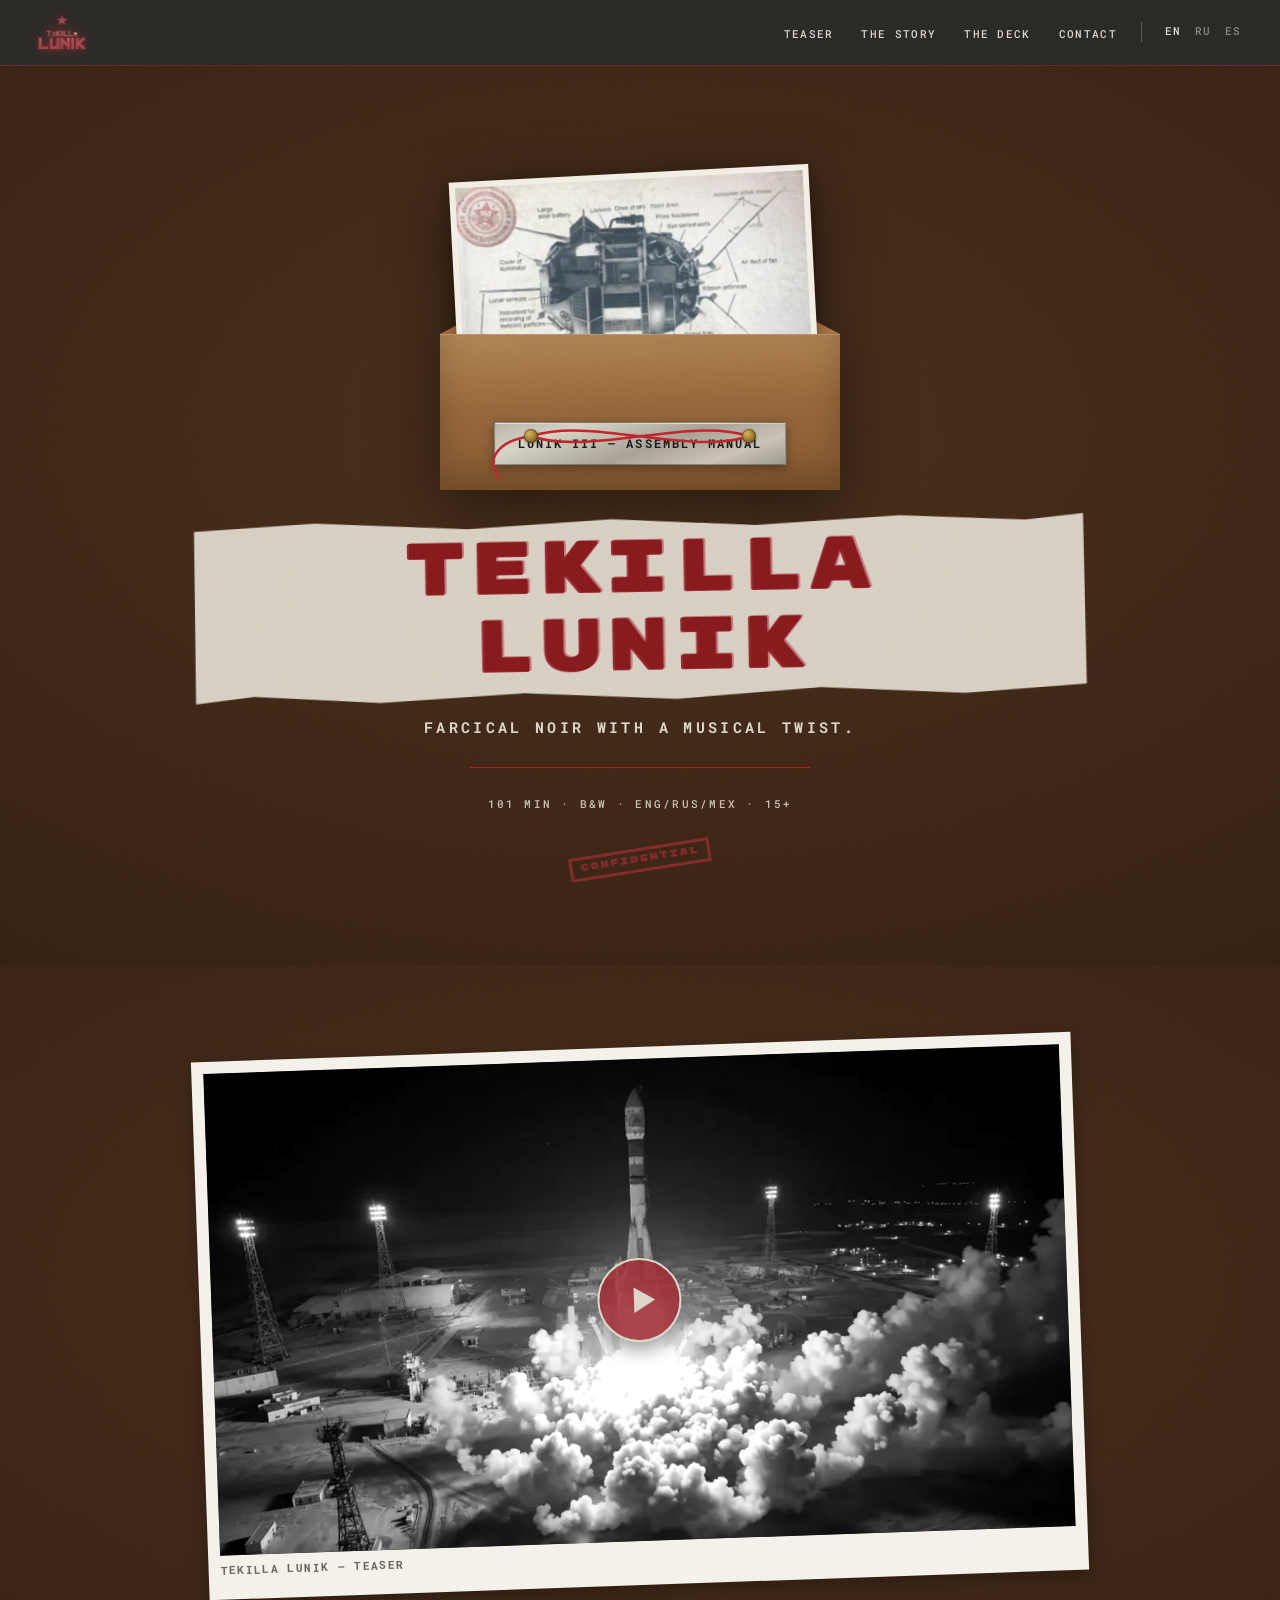
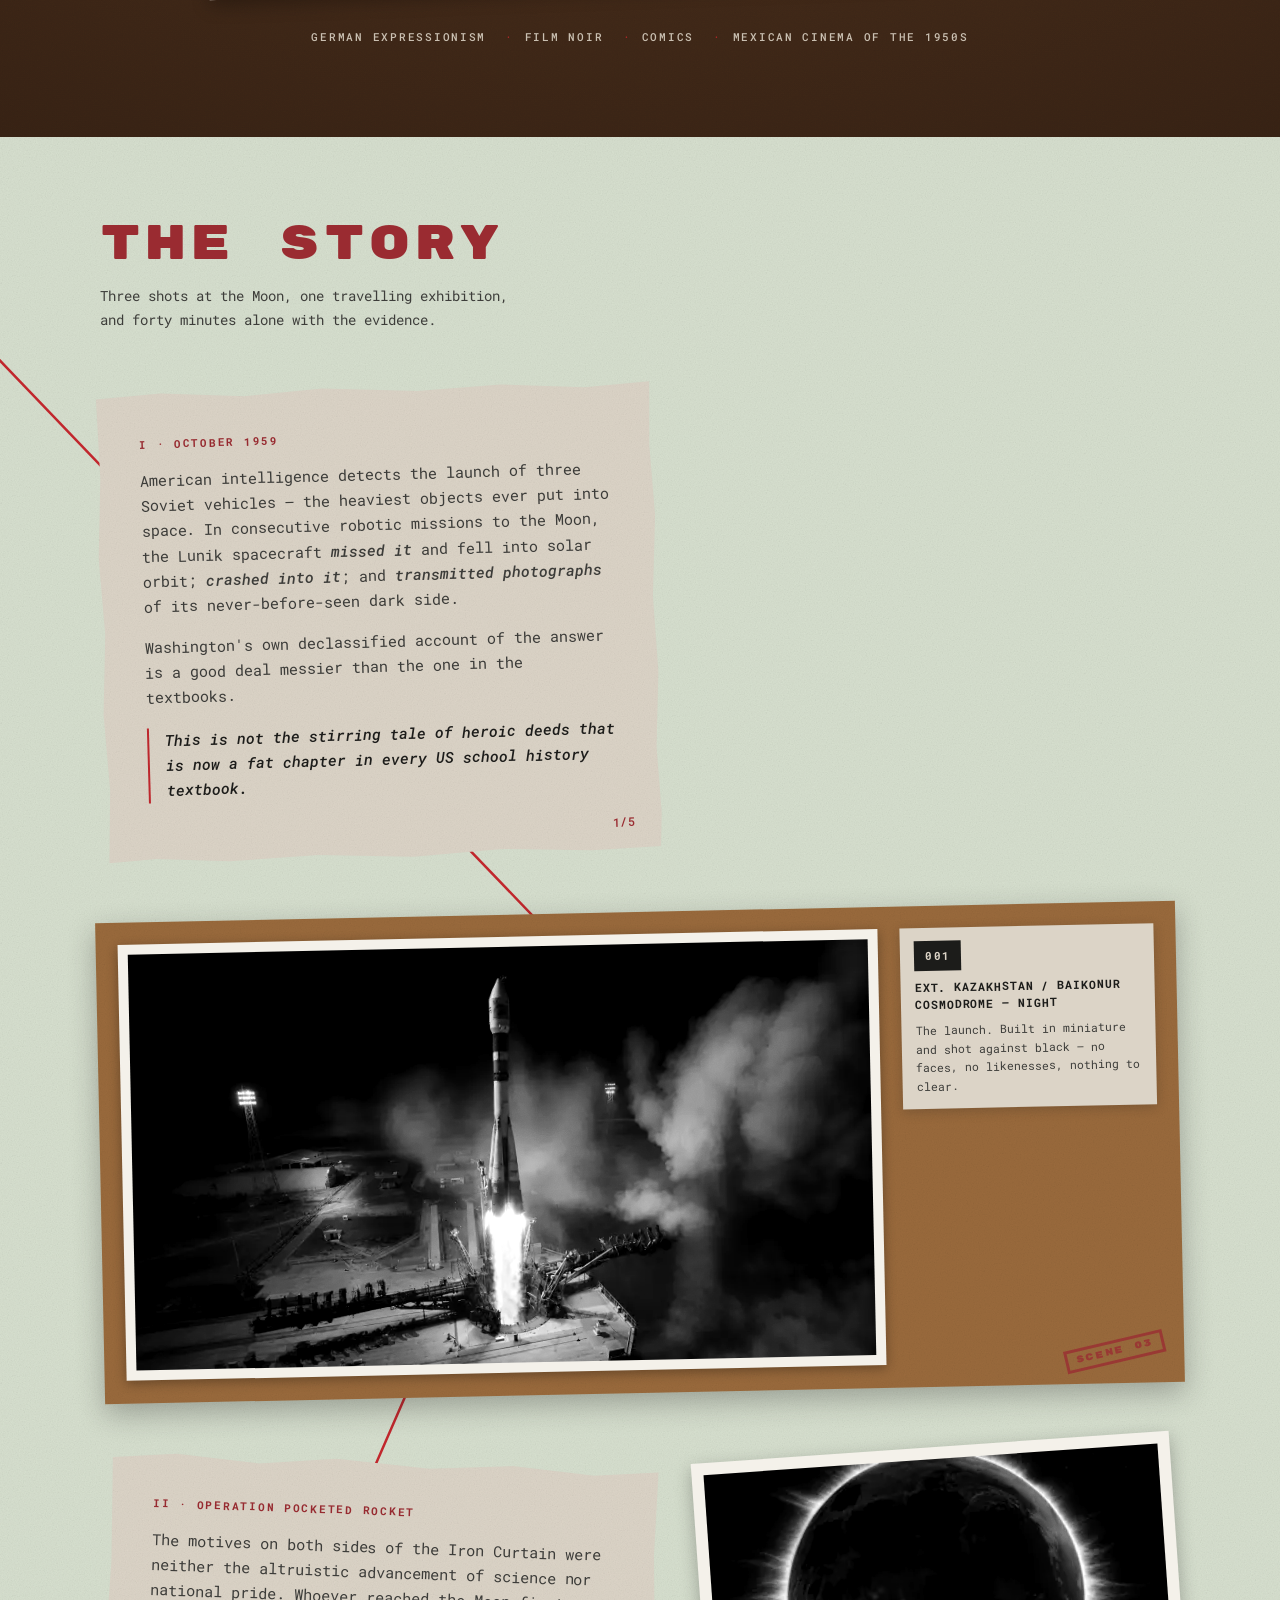
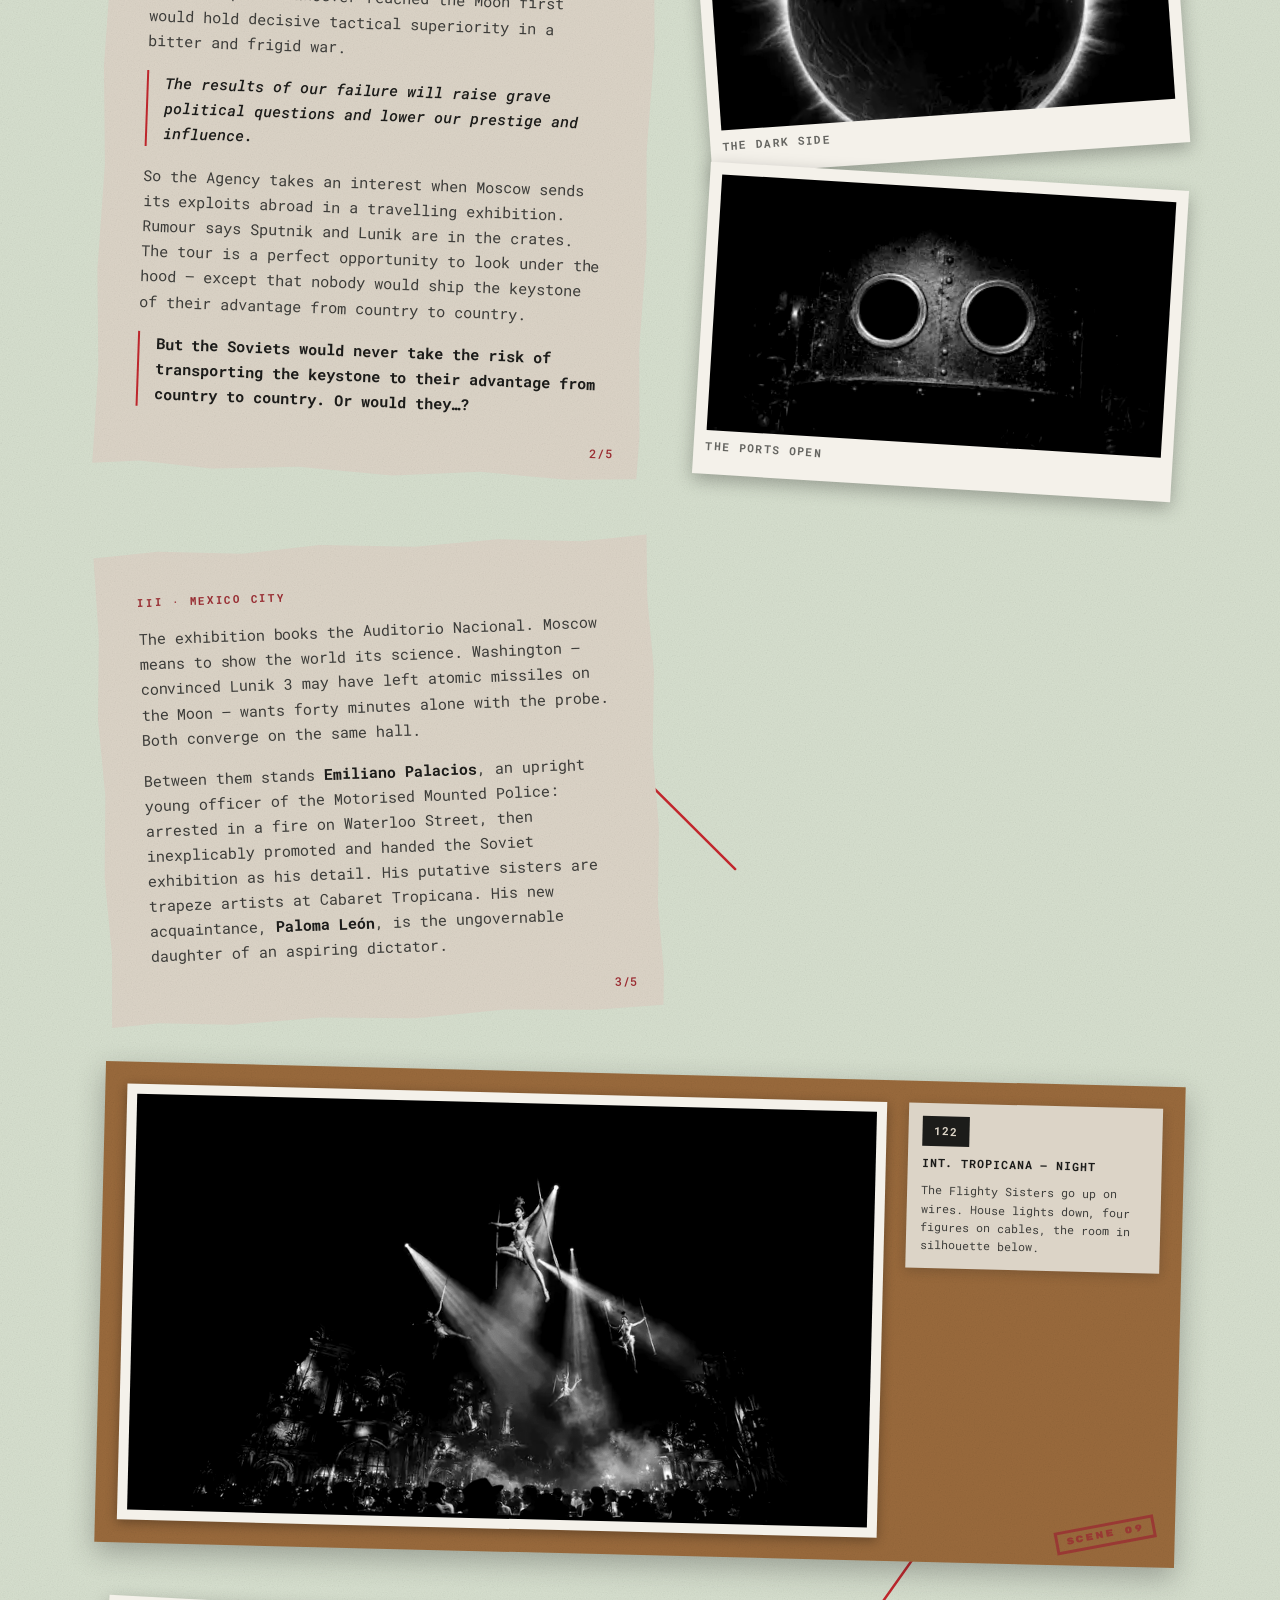
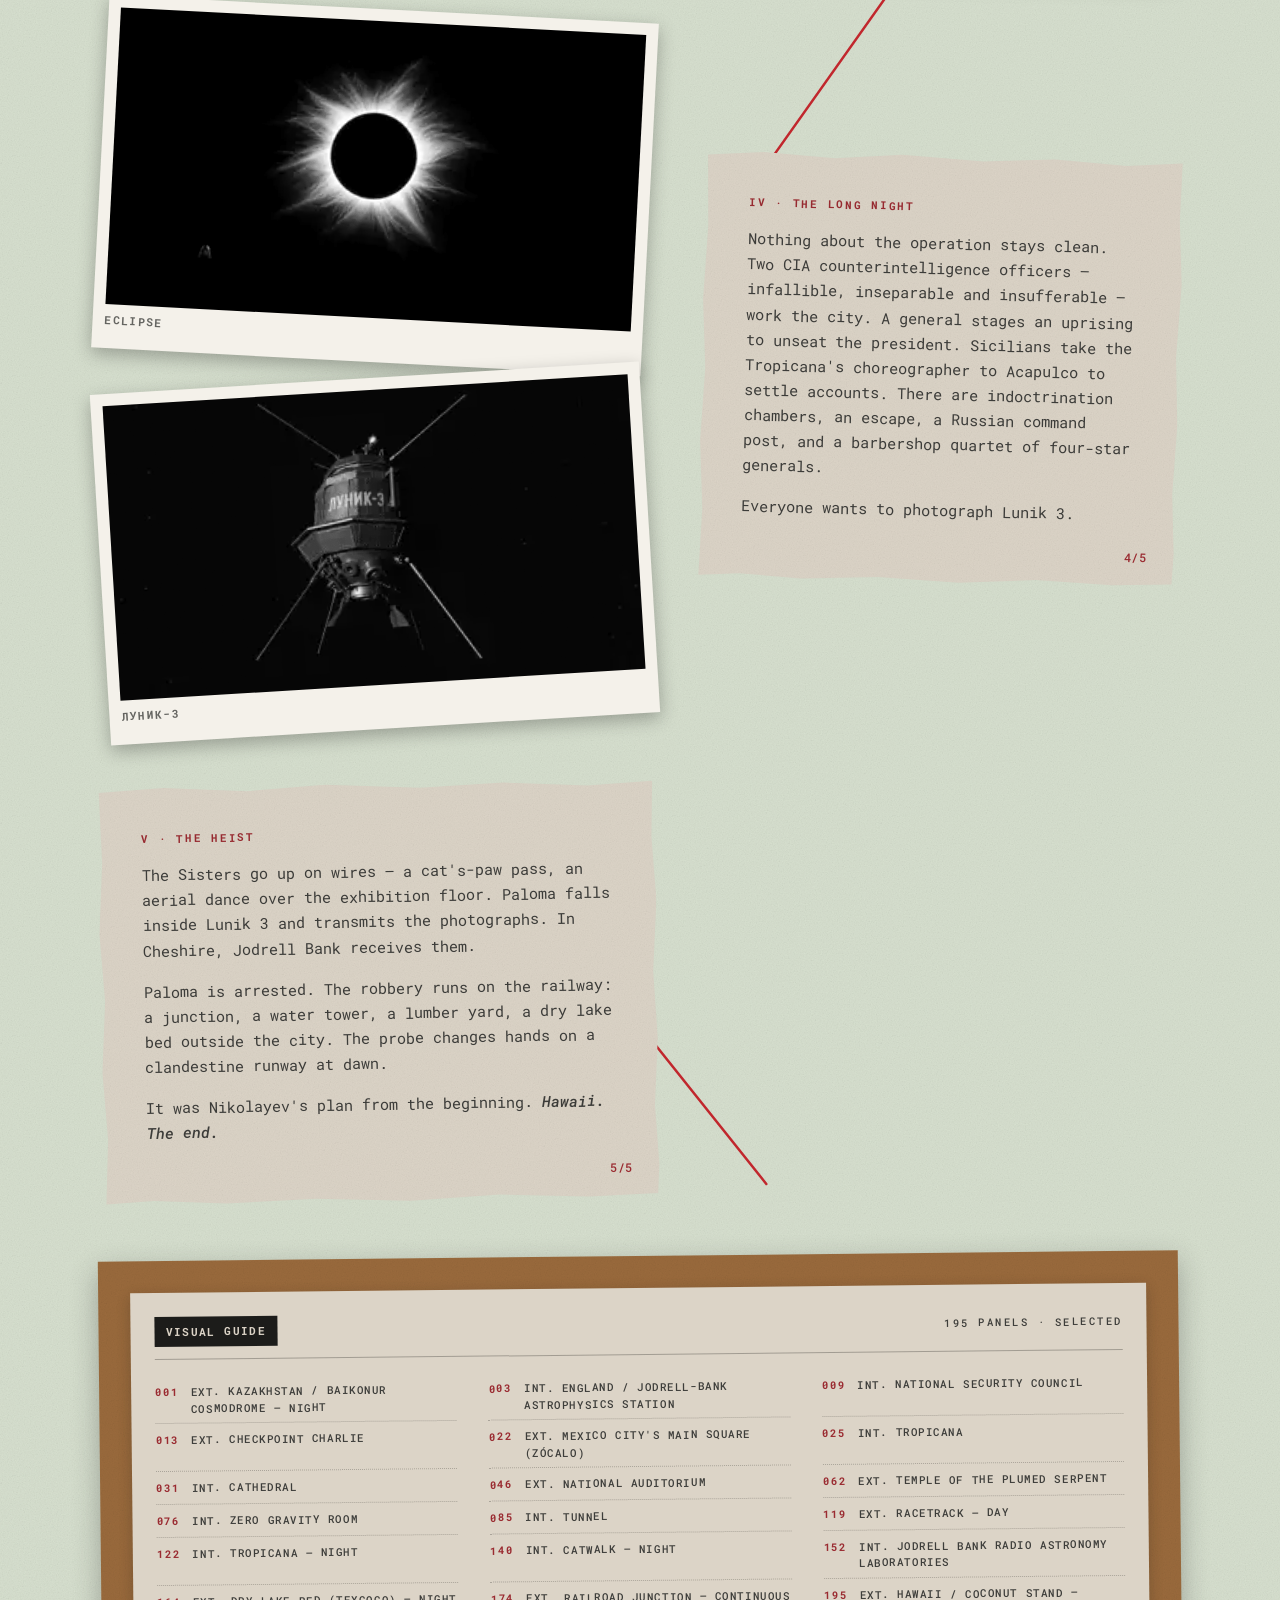
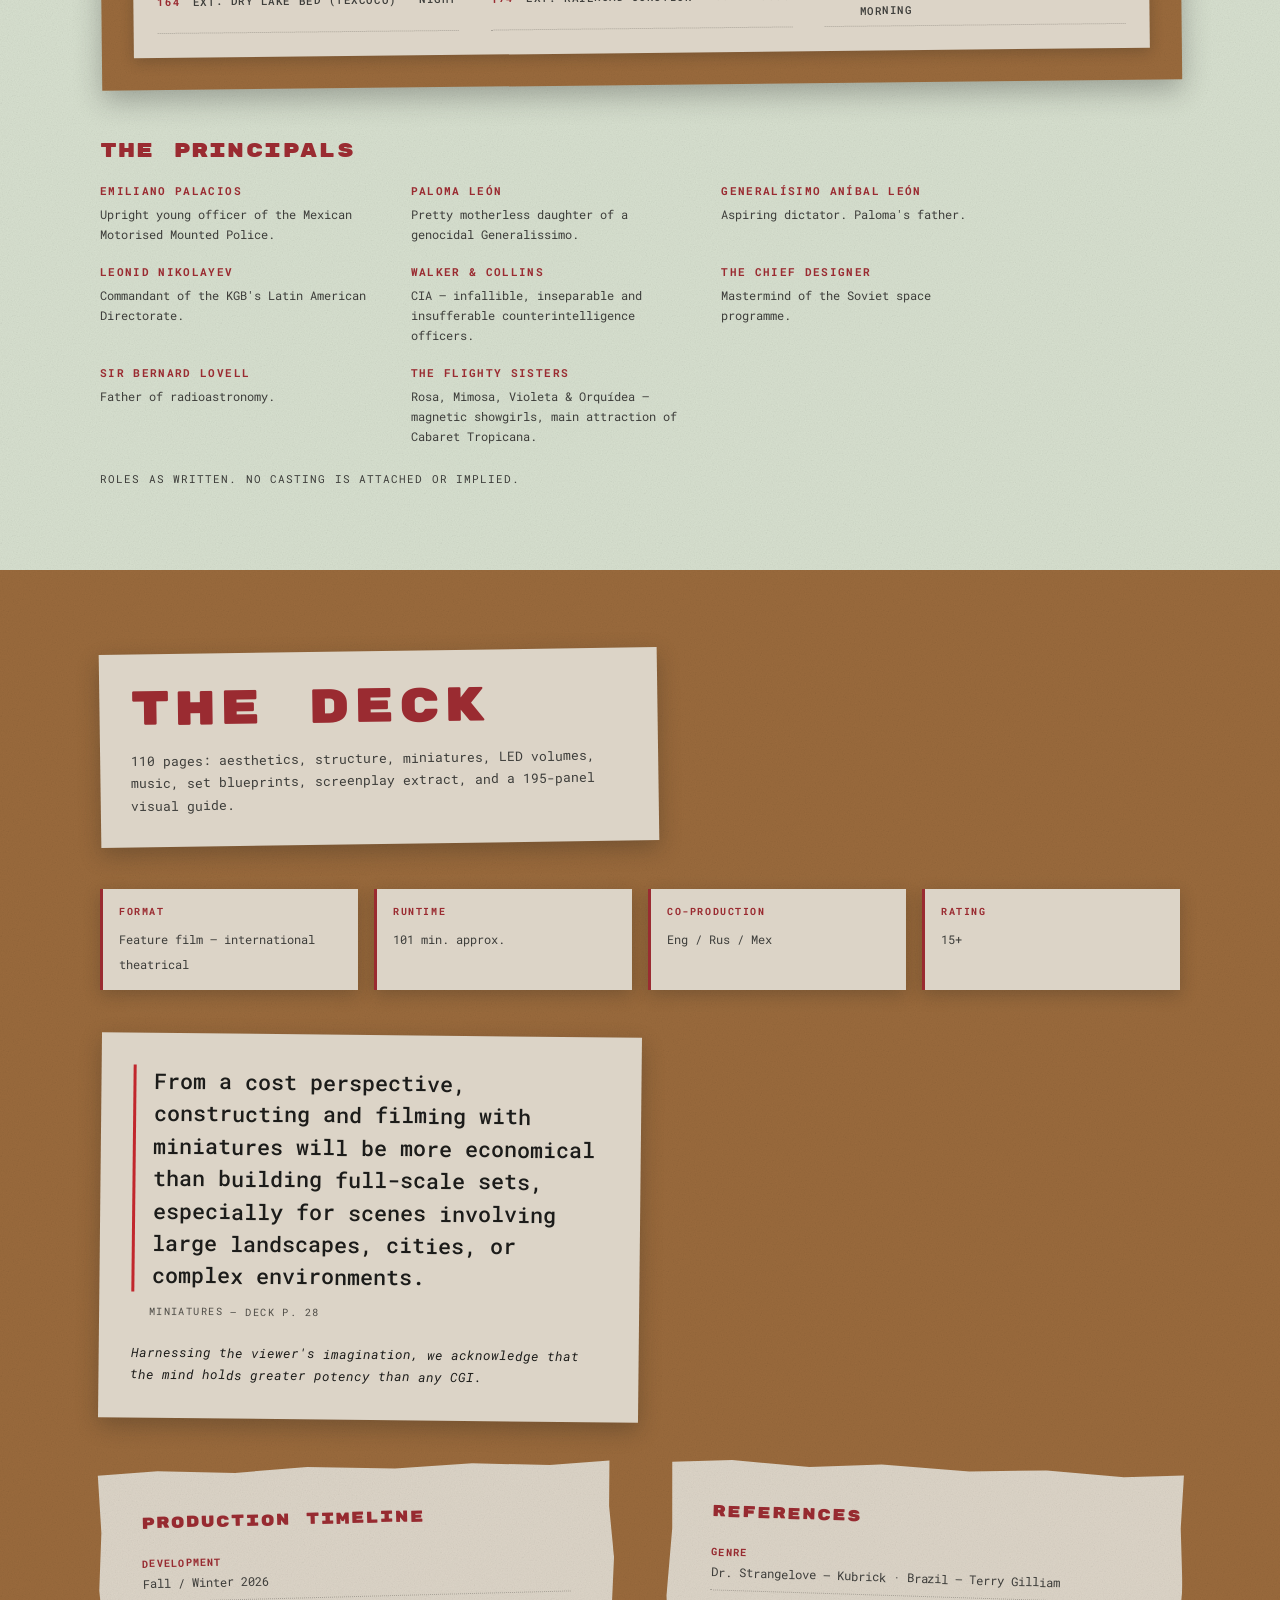
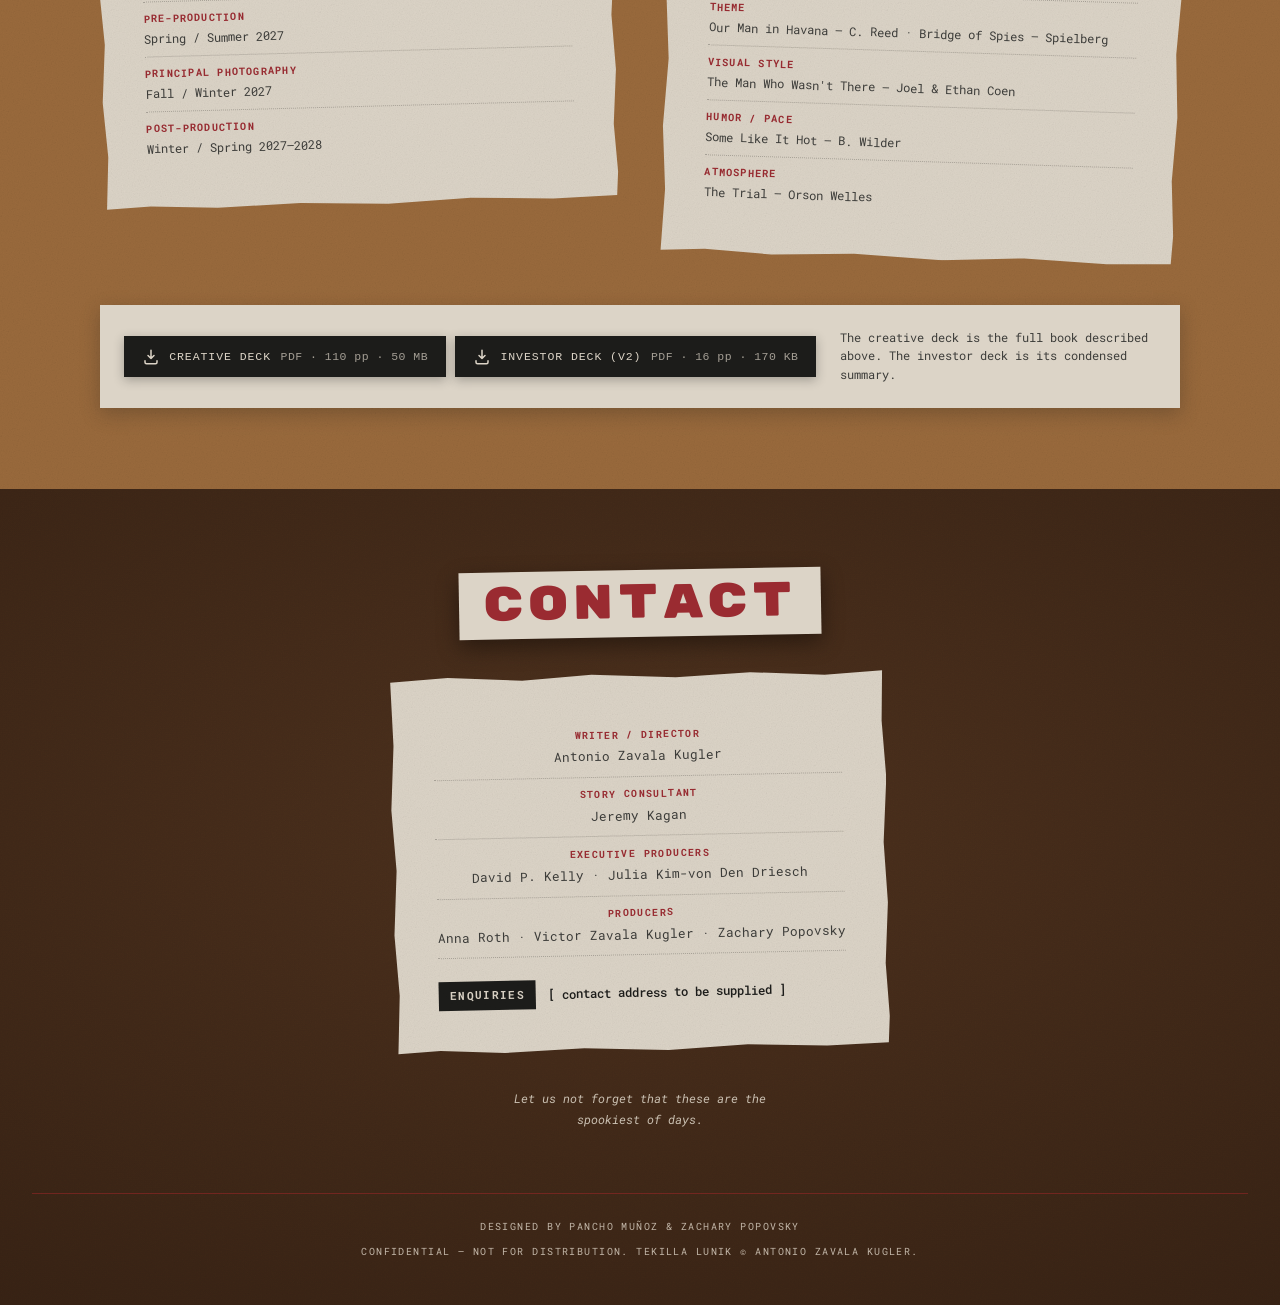
==== commit 1d7f81e1: "Fix asset paths for root deploy, restore teaser and creative deck The trilingual build was produced " ====
--- a/index.html
+++ b/index.html
@@ -1,6 +1,6 @@
 <!DOCTYPE html><html lang="en"> <head><meta charset="utf-8"><meta name="viewport" content="width=device-width, initial-scale=1"><!-- CONFIDENTIAL. This site is gated by Cloudflare Access and must never be
          indexed, cached by search engines, or previewed in link unfurls. --><meta name="robots" content="noindex, nofollow, noarchive, nosnippet, noimageindex"><meta name="googlebot" content="noindex, nofollow, noarchive, nosnippet, noimageindex"><meta name="referrer" content="no-referrer"><title>TeKillA Lunik</title><meta name="description" content="Confidential investor material."><!-- Deliberately no Open Graph / Twitter card tags: this material should not
-         generate a preview when the link is pasted into Slack, iMessage, etc. --><link rel="icon" href="/Lunik/favicon.svg" type="image/svg+xml"><!-- Motion gate. Runs before first paint so there is no flash of settled
+         generate a preview when the link is pasted into Slack, iMessage, etc. --><link rel="icon" href="./favicon.svg" type="image/svg+xml"><!-- Motion gate. Runs before first paint so there is no flash of settled
          content. Only opts this page into the hidden start state if the browser
          can actually animate its way out of it. --><script>
       (function () {
@@ -13,25 +13,25 @@
           /* leave content visible */
         }
       })();
-    </script><link rel="stylesheet" href="/Lunik/_astro/index.CC6eWjBy.css">
-<link rel="stylesheet" href="/Lunik/_astro/index.BbJB75L6.css"></head> <body>  <a class="skip" href="#teaser" data-astro-cid-s3aaztkf>Skip to teaser</a> <nav class="anchor-nav" aria-label="Sections" data-astro-cid-vz7s5kwg> <!-- The alt carries the accessible name for the home link — with an image
-       brand there is no text left to name it. --> <a class="anchor-nav__brand" href="#top" data-astro-cid-vz7s5kwg> <img src="/Lunik/_astro/logo.BN6wYalx_Zt6cR2.webp" srcset="/Lunik/_astro/logo.BN6wYalx_ZTqSJm.webp 64w, /Lunik/_astro/logo.BN6wYalx_ZvemDL.webp 128w, /Lunik/_astro/logo.BN6wYalx_17uuWt.webp 192w" alt="TeKillA Lunik — back to top" sizes="64px" loading="eager" data-astro-cid-vz7s5kwg="true" decoding="async" fetchpriority="auto" width="433" height="268"> </a> <div class="anchor-nav__right" data-astro-cid-vz7s5kwg> <ul class="anchor-nav__links" data-astro-cid-vz7s5kwg> <li data-astro-cid-vz7s5kwg> <a href="#teaser" data-astro-cid-vz7s5kwg>Teaser</a> </li><li data-astro-cid-vz7s5kwg> <a href="#story" data-astro-cid-vz7s5kwg>The Story</a> </li><li data-astro-cid-vz7s5kwg> <a href="#deck" data-astro-cid-vz7s5kwg>The Deck</a> </li><li data-astro-cid-vz7s5kwg> <a href="#contact" data-astro-cid-vz7s5kwg>Contact</a> </li> </ul> <!-- Real links to real URLs, not a JS toggle: a specific language can be
+    </script><link rel="stylesheet" href="./_astro/index.CC6eWjBy.css">
+<link rel="stylesheet" href="./_astro/index.BbJB75L6.css"></head> <body>  <a class="skip" href="#teaser" data-astro-cid-s3aaztkf>Skip to teaser</a> <nav class="anchor-nav" aria-label="Sections" data-astro-cid-vz7s5kwg> <!-- The alt carries the accessible name for the home link — with an image
+       brand there is no text left to name it. --> <a class="anchor-nav__brand" href="#top" data-astro-cid-vz7s5kwg> <img src="./_astro/logo.BN6wYalx_Zt6cR2.webp" srcset="./_astro/logo.BN6wYalx_ZTqSJm.webp 64w, ./_astro/logo.BN6wYalx_ZvemDL.webp 128w, ./_astro/logo.BN6wYalx_17uuWt.webp 192w" alt="TeKillA Lunik — back to top" sizes="64px" loading="eager" data-astro-cid-vz7s5kwg="true" decoding="async" fetchpriority="auto" width="433" height="268"> </a> <div class="anchor-nav__right" data-astro-cid-vz7s5kwg> <ul class="anchor-nav__links" data-astro-cid-vz7s5kwg> <li data-astro-cid-vz7s5kwg> <a href="#teaser" data-astro-cid-vz7s5kwg>Teaser</a> </li><li data-astro-cid-vz7s5kwg> <a href="#story" data-astro-cid-vz7s5kwg>The Story</a> </li><li data-astro-cid-vz7s5kwg> <a href="#deck" data-astro-cid-vz7s5kwg>The Deck</a> </li><li data-astro-cid-vz7s5kwg> <a href="#contact" data-astro-cid-vz7s5kwg>Contact</a> </li> </ul> <!-- Real links to real URLs, not a JS toggle: a specific language can be
          sent to a specific investor, and it works with scripting off. hreflang
-         lets assistive tech announce the switch target in its own language. --> <ul class="langs" aria-label="Language" data-astro-cid-vz7s5kwg> <li data-astro-cid-vz7s5kwg> <a href="/Lunik/" hreflang="en" lang="en" class="langs__link is-current" aria-current="true" title="English" data-astro-cid-vz7s5kwg> EN </a> </li><li data-astro-cid-vz7s5kwg> <a href="/Lunik/ru/" hreflang="ru" lang="ru" class="langs__link" title="Русский" data-astro-cid-vz7s5kwg> RU </a> </li><li data-astro-cid-vz7s5kwg> <a href="/Lunik/es/" hreflang="es" lang="es" class="langs__link" title="Español" data-astro-cid-vz7s5kwg> ES </a> </li> </ul> </div> </nav>  <main id="top" data-astro-cid-s3aaztkf> <!-- ================= HERO — "the dossier" ================= --> <section class="hero ground-wood" data-astro-cid-s3aaztkf> <div class="hero__inner" data-astro-cid-s3aaztkf> <div class="dossier hero__dossier" aria-hidden="true" data-astro-cid-56xfey36> <!-- Flap first, so it paints behind the sheet: an opened envelope folds its
+         lets assistive tech announce the switch target in its own language. --> <ul class="langs" aria-label="Language" data-astro-cid-vz7s5kwg> <li data-astro-cid-vz7s5kwg> <a href="./" hreflang="en" lang="en" class="langs__link is-current" aria-current="true" title="English" data-astro-cid-vz7s5kwg> EN </a> </li><li data-astro-cid-vz7s5kwg> <a href="./ru/" hreflang="ru" lang="ru" class="langs__link" title="Русский" data-astro-cid-vz7s5kwg> RU </a> </li><li data-astro-cid-vz7s5kwg> <a href="./es/" hreflang="es" lang="es" class="langs__link" title="Español" data-astro-cid-vz7s5kwg> ES </a> </li> </ul> </div> </nav>  <main id="top" data-astro-cid-s3aaztkf> <!-- ================= HERO — "the dossier" ================= --> <section class="hero ground-wood" data-astro-cid-s3aaztkf> <div class="hero__inner" data-astro-cid-s3aaztkf> <div class="dossier hero__dossier" aria-hidden="true" data-astro-cid-56xfey36> <!-- Flap first, so it paints behind the sheet: an opened envelope folds its
        flap back behind whatever is coming out of it. --> <div class="dossier__flap" data-astro-cid-56xfey36></div> <div class="dossier__blueprint" data-astro-cid-56xfey36> <!-- Renders at ~312px inside the envelope. Capped at the source's own
              568px so it is never upscaled, and kept at a higher quality than a
              photo would need: this is line art with legible callout labels,
-             which is exactly what low-quality webp smears first. --> <img src="/Lunik/_astro/hero-blueprint.BAJOKcvA_Z14kSwt.webp" srcset="/Lunik/_astro/hero-blueprint.BAJOKcvA_1hH6OA.webp 320w, /Lunik/_astro/hero-blueprint.BAJOKcvA_Z14kSwt.webp 568w" alt sizes="320px" loading="eager" data-astro-cid-56xfey36="true" decoding="async" fetchpriority="auto" width="568" height="343"> </div> <div class="dossier__body" data-astro-cid-56xfey36> <div class="dossier__plate" data-astro-cid-56xfey36> <span class="label-plate" data-astro-cid-56xfey36>Lunik III — Assembly Manual</span> </div> <span class="eyelet dossier__eyelet dossier__eyelet--l" data-astro-cid-56xfey36></span> <span class="eyelet dossier__eyelet dossier__eyelet--r" data-astro-cid-56xfey36></span> <!-- The winding, drawn as one continuous figure-eight between the buttons.
+             which is exactly what low-quality webp smears first. --> <img src="./_astro/hero-blueprint.BAJOKcvA_Z14kSwt.webp" srcset="./_astro/hero-blueprint.BAJOKcvA_1hH6OA.webp 320w, ./_astro/hero-blueprint.BAJOKcvA_Z14kSwt.webp 568w" alt sizes="320px" loading="eager" data-astro-cid-56xfey36="true" decoding="async" fetchpriority="auto" width="568" height="343"> </div> <div class="dossier__body" data-astro-cid-56xfey36> <div class="dossier__plate" data-astro-cid-56xfey36> <span class="label-plate" data-astro-cid-56xfey36>Lunik III — Assembly Manual</span> </div> <span class="eyelet dossier__eyelet dossier__eyelet--l" data-astro-cid-56xfey36></span> <span class="eyelet dossier__eyelet dossier__eyelet--r" data-astro-cid-56xfey36></span> <!-- The winding, drawn as one continuous figure-eight between the buttons.
          viewBox matches the front panel's own 400x156 box and scales with it,
          so the string stays on the eyelets instead of sliding onto the plate.
          Non-scaling stroke keeps it 2.5px under the non-uniform scale. --> <svg class="dossier__string" viewBox="0 0 400 156" preserveAspectRatio="none" fill="none" focusable="false" data-astro-cid-56xfey36> <path d="M91 102 C 150 82, 250 122, 309 102 C 250 82, 150 122, 91 102" stroke="var(--color-red-string)" stroke-width="2.5" stroke-linecap="round" vector-effect="non-scaling-stroke" data-astro-cid-56xfey36></path> <path d="M91 102 C 58 106, 44 126, 60 143" stroke="var(--color-red-string)" stroke-width="2.5" stroke-linecap="round" vector-effect="non-scaling-stroke" data-astro-cid-56xfey36></path> </svg> </div> </div>  <div class="hero__lockup" data-astro-cid-s3aaztkf> <!-- The title rides a torn cream band rather than sitting on bare
                wood. Red-stamp on wood is ~1.6:1 and unreadable; on paper-note
                it is ~5.2:1, and a pasted paper label is what the dossier
                metaphor wants anyway. The title is the brand and does not
-               translate. --> <div class="hero__band" data-astro-cid-s3aaztkf> <h1 class="hero__title misregister" data-text="TeKillA Lunik" data-astro-cid-s3aaztkf>TeKillA Lunik</h1> </div> <p class="hero__tagline" data-astro-cid-s3aaztkf>Farcical noir with a musical twist.</p> </div> <div class="hero__rule" aria-hidden="true" data-astro-cid-s3aaztkf></div> <p class="hero__facts" data-astro-cid-s3aaztkf>101 min · B&amp;W · Eng/Rus/Mex · 15+</p> <div class="hero__stamp" data-astro-cid-s3aaztkf> <span class="stamp stamp-land" style="--rot:-9deg;" data-delay="900" aria-hidden="true"> Confidential </span> </div> </div> </section> <!-- ================= TEASER ================= --> <section id="teaser" class="teaser-section ground-wood" data-astro-cid-s3aaztkf> <div class="teaser" data-astro-cid-r3rjpsun> <div class="teaser__frame polaroid" data-astro-cid-r3rjpsun> <div class="teaser__stage grain-over" data-file="/Lunik/media/teaser.mp4" data-title="TeKillA Lunik — teaser" data-astro-cid-r3rjpsun> <!-- Capped at the source's own 1280px: asking for 1600 would upscale. --> <img src="/Lunik/_astro/teaser-cover.5ueE1hpI_1X8Wn1.webp" srcset="/Lunik/_astro/teaser-cover.5ueE1hpI_1jxYMq.webp 640w, /Lunik/_astro/teaser-cover.5ueE1hpI_2swgB9.webp 960w, /Lunik/_astro/teaser-cover.5ueE1hpI_1X8Wn1.webp 1280w" alt="A rocket lifting off at night from Baikonur in a vast cloud of exhaust, floodlights across the pad." sizes="(max-width: 900px) 92vw, 880px" loading="eager" data-astro-cid-r3rjpsun="true" decoding="async" fetchpriority="auto" width="1280" height="720"> <button type="button" class="teaser__play" aria-label="Play the teaser" data-astro-cid-r3rjpsun> <svg viewBox="0 0 24 24" width="34" height="34" aria-hidden="true" data-astro-cid-r3rjpsun> <polygon points="6,3 21,12 6,21" fill="currentColor" data-astro-cid-r3rjpsun></polygon> </svg> </button> </div> <div class="polaroid__caption" data-astro-cid-r3rjpsun>TeKillA Lunik — teaser</div> </div> </div> <script type="module">const i=document.querySelectorAll(".teaser__stage[data-embed], .teaser__stage[data-file]");i.forEach(t=>{const a=t.querySelector(".teaser__play");a&&a.addEventListener("click",()=>{const l=t.dataset.embed,c=t.dataset.file;if(l){const r=document.createElement("iframe");r.src=l,r.title=t.dataset.title??"Teaser",r.allow="autoplay; fullscreen; picture-in-picture",r.setAttribute("allowfullscreen",""),r.className="teaser__iframe",r.referrerPolicy="strict-origin",t.replaceChildren(r);return}if(!c)return;const e=document.createElement("video");e.src=c,e.className="teaser__video",e.controls=!0,e.autoplay=!0,e.playsInline=!0,e.preload="auto",e.setAttribute("controlslist","nodownload"),e.setAttribute("title",t.dataset.title??"Teaser"),t.replaceChildren(e),e.play().catch(()=>{})})});</script>  <ul class="teaser-influences" data-astro-cid-s3aaztkf> <li data-astro-cid-s3aaztkf>German Expressionism</li><li data-astro-cid-s3aaztkf>Film Noir</li><li data-astro-cid-s3aaztkf>Comics</li><li data-astro-cid-s3aaztkf>Mexican cinema of the 1950s</li> </ul> </section> <!-- ================= THE STORY ================= --> <section id="story" class="story ground-sage" data-astro-cid-s3aaztkf> <!-- The through-line of the investigation and of the scroll. --> <svg class="string-draw story__string" viewBox="0 0 100 100" preserveAspectRatio="none" aria-hidden="true" focusable="false" style="position:absolute; inset:0; width:100%; height:100%; pointer-events:none; z-index:1;"> <path d="M -5 3 L 46 16 L 14 34 L 88 52 L 30 72 L 105 95" fill="none" stroke="var(--color-red-string)" stroke-width="2.5" stroke-linecap="round" vector-effect="non-scaling-stroke"></path> </svg> <div class="story__inner" data-astro-cid-s3aaztkf> <header class="story__head" data-astro-cid-s3aaztkf> <h2 class="section-title" data-astro-cid-s3aaztkf>The Story</h2> <p class="story__standfirst" data-astro-cid-s3aaztkf>Three shots at the Moon, one travelling exhibition, and forty minutes alone with the evidence.</p> </header> <!-- I --> <div class="story__row story__row--wide" data-astro-cid-s3aaztkf> <div class="paper-sheet prose-dossier settle story__sheet" style="--rot:-1.6deg; --settle-from:-3.6deg;" data-delay="0">  <p class="story__beat" data-astro-cid-s3aaztkf>I · October 1959</p> <p data-astro-cid-s3aaztkf>American intelligence detects the launch of three Soviet vehicles — the heaviest objects ever put into space. In consecutive robotic missions to the Moon, the Lunik spacecraft <em>missed it</em> and fell into solar orbit; <em>crashed into it</em>; and <em>transmitted photographs</em> of its never-before-seen dark side.</p><p data-astro-cid-s3aaztkf>Washington's own declassified account of the answer is a good deal messier than the one in the textbooks.</p><blockquote class="story__quote" data-astro-cid-s3aaztkf>This is not the stirring tale of heroic deeds that is now a fat chapter in every US school history textbook.</blockquote>  <span class="paper-sheet__counter">1/5</span> </div> </div> <figure class="storyboard-panel ground-kraft settle story__panel" style="--rot:-1.2deg; --settle-from:-3.2deg;" data-delay="0" data-astro-cid-nzjdxygp> <div class="storyboard-panel__grid" data-astro-cid-nzjdxygp> <div class="storyboard-panel__frame" data-astro-cid-nzjdxygp> <div class="grain-over" data-astro-cid-nzjdxygp> <img src="/Lunik/_astro/03-baikonur-liftoff.D4xRCDU0_Z1NYxg9.webp" srcset="/Lunik/_astro/03-baikonur-liftoff.D4xRCDU0_Z157FnE.webp 480w, /Lunik/_astro/03-baikonur-liftoff.D4xRCDU0_25kSPT.webp 800w, /Lunik/_astro/03-baikonur-liftoff.D4xRCDU0_ZsRm2b.webp 1100w" alt="A rocket clearing the pad at Baikonur at night, engines lit, service towers falling away." sizes="(max-width: 640px) 88vw, (max-width: 1100px) 60vw, 700px" loading="lazy" decoding="async" data-astro-cid-nzjdxygp="true" fetchpriority="auto" width="1800" height="1013"> </div> </div> <figcaption class="storyboard-panel__notes" data-astro-cid-nzjdxygp> <span class="slug-tab" data-astro-cid-nzjdxygp>001</span> <p class="storyboard-panel__slug" data-astro-cid-nzjdxygp>Ext. Kazakhstan / Baikonur Cosmodrome — Night</p> <p class="storyboard-panel__note" data-astro-cid-nzjdxygp>The launch. Built in miniature and shot against black — no faces, no likenesses, nothing to clear.</p> </figcaption> </div> <div class="storyboard-panel__stamp" data-astro-cid-nzjdxygp> <span class="stamp stamp-land" style="--rot:-12deg;" data-delay="260" aria-hidden="true"> Scene 03 </span> </div> </figure>  <!-- II --> <div class="story__row story__row--split" data-astro-cid-s3aaztkf> <div class="paper-sheet prose-dossier settle story__sheet" style="--rot:2deg; --settle-from:0deg;" data-delay="0">  <p class="story__beat" data-astro-cid-s3aaztkf>II · Operation Pocketed Rocket</p> <p data-astro-cid-s3aaztkf>The motives on both sides of the Iron Curtain were neither the altruistic advancement of science nor national pride. Whoever reached the Moon first would hold decisive tactical superiority in a bitter and frigid war.</p><blockquote class="story__quote" data-astro-cid-s3aaztkf>The results of our failure will raise grave political questions and lower our prestige and influence.</blockquote> <p data-astro-cid-s3aaztkf>So the Agency takes an interest when Moscow sends its exploits abroad in a travelling exhibition. Rumour says Sputnik and Lunik are in the crates. The tour is a perfect opportunity to look under the hood — except that nobody would ship the keystone of their advantage from country to country.</p><blockquote class="story__quote story__quote--hook" data-astro-cid-s3aaztkf> But the Soviets would never take the risk of transporting the keystone to their advantage from country to country. Or would they…? </blockquote>  <span class="paper-sheet__counter">2/5</span> </div> <div class="story__cluster" data-astro-cid-s3aaztkf> <figure class="polaroid settle story__pola" style="--rot:-4deg; --settle-from:-7deg;" data-delay="0"> <div class="grain-over"> <img src="/Lunik/_astro/05-farside.bltbNIgz_lYBTT.webp" srcset="/Lunik/_astro/05-farside.bltbNIgz_1LdxKi.webp 360w, /Lunik/_astro/05-farside.bltbNIgz_1HPLB3.webp 720w" alt="The far side of the Moon in eclipse — a hole rather than a rock." sizes="(max-width: 780px) 70vw, 340px" loading="lazy" decoding="async" fetchpriority="auto" width="1800" height="1013"> </div> <figcaption class="polaroid__caption">The dark side</figcaption> </figure> <figure class="polaroid settle story__pola story__pola--offset" style="--rot:3.5deg; --settle-from:0.5deg;" data-delay="120"> <div class="grain-over"> <img src="/Lunik/_astro/05-ports-open.BW4LfNXn_XGYsn.webp" srcset="/Lunik/_astro/05-ports-open.BW4LfNXn_2wgcpL.webp 360w, /Lunik/_astro/05-ports-open.BW4LfNXn_Z2a5QE1.webp 720w" alt="Macro of the probe's riveted hull — both camera port covers gone, the open apertures staring out." sizes="(max-width: 780px) 70vw, 340px" loading="lazy" decoding="async" fetchpriority="auto" width="1800" height="1013"> </div> <figcaption class="polaroid__caption">The ports open</figcaption> </figure> </div> </div> <!-- III --> <div class="story__row story__row--wide" data-astro-cid-s3aaztkf> <div class="paper-sheet prose-dossier settle story__sheet" style="--rot:-2.2deg; --settle-from:-4.2deg;" data-delay="0">  <p class="story__beat" data-astro-cid-s3aaztkf>III · Mexico City</p> <p data-astro-cid-s3aaztkf>The exhibition books the Auditorio Nacional. Moscow means to show the world its science. Washington — convinced Lunik 3 may have left atomic missiles on the Moon — wants forty minutes alone with the probe. Both converge on the same hall.</p><p data-astro-cid-s3aaztkf>Between them stands <strong>Emiliano Palacios</strong>, an upright young officer of the Motorised Mounted Police: arrested in a fire on Waterloo Street, then inexplicably promoted and handed the Soviet exhibition as his detail. His putative sisters are trapeze artists at Cabaret Tropicana. His new acquaintance, <strong>Paloma León</strong>, is the ungovernable daughter of an aspiring dictator.</p> <span class="paper-sheet__counter">3/5</span> </div> </div> <figure class="storyboard-panel ground-kraft settle story__panel" style="--rot:1.4deg; --settle-from:-0.6000000000000001deg;" data-delay="0" data-astro-cid-nzjdxygp> <div class="storyboard-panel__grid" data-astro-cid-nzjdxygp> <div class="storyboard-panel__frame" data-astro-cid-nzjdxygp> <div class="grain-over" data-astro-cid-nzjdxygp> <img src="/Lunik/_astro/09-tropicana.AUNc6jVQ_Z1TDI3R.webp" srcset="/Lunik/_astro/09-tropicana.AUNc6jVQ_Z262PMR.webp 480w, /Lunik/_astro/09-tropicana.AUNc6jVQ_ZmlFKc.webp 800w, /Lunik/_astro/09-tropicana.AUNc6jVQ_Z2f8fmz.webp 1100w" alt="Aerialists suspended in crossing spotlight beams above the Tropicana cabaret, the crowd in silhouette." sizes="(max-width: 640px) 88vw, (max-width: 1100px) 60vw, 700px" loading="lazy" decoding="async" data-astro-cid-nzjdxygp="true" fetchpriority="auto" width="1800" height="1013"> </div> </div> <figcaption class="storyboard-panel__notes" data-astro-cid-nzjdxygp> <span class="slug-tab" data-astro-cid-nzjdxygp>122</span> <p class="storyboard-panel__slug" data-astro-cid-nzjdxygp>Int. Tropicana — Night</p> <p class="storyboard-panel__note" data-astro-cid-nzjdxygp>The Flighty Sisters go up on wires. House lights down, four figures on cables, the room in silhouette below.</p> </figcaption> </div> <div class="storyboard-panel__stamp" data-astro-cid-nzjdxygp> <span class="stamp stamp-land" style="--rot:-12deg;" data-delay="260" aria-hidden="true"> Scene 09 </span> </div> </figure>  <!-- IV --> <div class="story__row story__row--split story__row--reverse" data-astro-cid-s3aaztkf> <div class="paper-sheet prose-dossier settle story__sheet" style="--rot:1.4deg; --settle-from:-0.6000000000000001deg;" data-delay="0">  <p class="story__beat" data-astro-cid-s3aaztkf>IV · The long night</p> <p data-astro-cid-s3aaztkf>Nothing about the operation stays clean. Two CIA counterintelligence officers — infallible, inseparable and insufferable — work the city. A general stages an uprising to unseat the president. Sicilians take the Tropicana's choreographer to Acapulco to settle accounts. There are indoctrination chambers, an escape, a Russian command post, and a barbershop quartet of four-star generals.</p><p data-astro-cid-s3aaztkf>Everyone wants to photograph Lunik 3.</p> <span class="paper-sheet__counter">4/5</span> </div> <div class="story__cluster" data-astro-cid-s3aaztkf> <figure class="polaroid settle story__pola" style="--rot:3deg; --settle-from:0deg;" data-delay="0"> <div class="grain-over"> <img src="/Lunik/_astro/05-eclipse.ChaowxgN_15J3HT.webp" srcset="/Lunik/_astro/05-eclipse.ChaowxgN_Z2iubPq.webp 360w, /Lunik/_astro/05-eclipse.ChaowxgN_Z2lQWYF.webp 720w" alt="Eclipse — the sun's corona flaring around a black disc." sizes="(max-width: 780px) 70vw, 340px" loading="lazy" decoding="async" fetchpriority="auto" width="1800" height="1013"> </div> <figcaption class="polaroid__caption">Eclipse</figcaption> </figure> <figure class="polaroid settle story__pola story__pola--offset" style="--rot:-3.5deg; --settle-from:-6.5deg;" data-delay="120"> <div class="grain-over"> <img src="/Lunik/_astro/05-lunik3-deployed.BMPiBYhZ_5zj1g.webp" srcset="/Lunik/_astro/05-lunik3-deployed.BMPiBYhZ_FxBMd.webp 360w, /Lunik/_astro/05-lunik3-deployed.BMPiBYhZ_Z1H5UTU.webp 720w" alt="The ЛУНИК-3 probe in space, antennae fully deployed, stars behind it." sizes="(max-width: 780px) 70vw, 340px" loading="lazy" decoding="async" fetchpriority="auto" width="1280" height="720"> </div> <figcaption class="polaroid__caption">Луник-3</figcaption> </figure> </div> </div> <!-- V --> <div class="story__row story__row--wide" data-astro-cid-s3aaztkf> <div class="paper-sheet prose-dossier settle story__sheet" style="--rot:-1deg; --settle-from:-3deg;" data-delay="0">  <p class="story__beat" data-astro-cid-s3aaztkf>V · The heist</p> <p data-astro-cid-s3aaztkf>The Sisters go up on wires — a cat's-paw pass, an aerial dance over the exhibition floor. Paloma falls inside Lunik 3 and transmits the photographs. In Cheshire, Jodrell Bank receives them.</p><p data-astro-cid-s3aaztkf>Paloma is arrested. The robbery runs on the railway: a junction, a water tower, a lumber yard, a dry lake bed outside the city. The probe changes hands on a clandestine runway at dawn.</p><p data-astro-cid-s3aaztkf>It was Nikolayev's plan from the beginning. <em>Hawaii. The end.</em></p> <span class="paper-sheet__counter">5/5</span> </div> </div> <div class="slug-board ground-kraft settle story__slugs" style="--rot:-0.6deg; --settle-from:-2.6deg;" data-astro-cid-ckegfo76> <!-- Head and list share one cream sheet rather than sitting on bare kraft:
+               translate. --> <div class="hero__band" data-astro-cid-s3aaztkf> <h1 class="hero__title misregister" data-text="TeKillA Lunik" data-astro-cid-s3aaztkf>TeKillA Lunik</h1> </div> <p class="hero__tagline" data-astro-cid-s3aaztkf>Farcical noir with a musical twist.</p> </div> <div class="hero__rule" aria-hidden="true" data-astro-cid-s3aaztkf></div> <p class="hero__facts" data-astro-cid-s3aaztkf>101 min · B&amp;W · Eng/Rus/Mex · 15+</p> <div class="hero__stamp" data-astro-cid-s3aaztkf> <span class="stamp stamp-land" style="--rot:-9deg;" data-delay="900" aria-hidden="true"> Confidential </span> </div> </div> </section> <!-- ================= TEASER ================= --> <section id="teaser" class="teaser-section ground-wood" data-astro-cid-s3aaztkf> <div class="teaser" data-astro-cid-r3rjpsun> <div class="teaser__frame polaroid" data-astro-cid-r3rjpsun> <div class="teaser__stage grain-over" data-file="./media/teaser.mp4" data-title="TeKillA Lunik — teaser" data-astro-cid-r3rjpsun> <!-- Capped at the source's own 1280px: asking for 1600 would upscale. --> <img src="./_astro/teaser-cover.5ueE1hpI_1X8Wn1.webp" srcset="./_astro/teaser-cover.5ueE1hpI_1jxYMq.webp 640w, ./_astro/teaser-cover.5ueE1hpI_2swgB9.webp 960w, ./_astro/teaser-cover.5ueE1hpI_1X8Wn1.webp 1280w" alt="A rocket lifting off at night from Baikonur in a vast cloud of exhaust, floodlights across the pad." sizes="(max-width: 900px) 92vw, 880px" loading="eager" data-astro-cid-r3rjpsun="true" decoding="async" fetchpriority="auto" width="1280" height="720"> <button type="button" class="teaser__play" aria-label="Play the teaser" data-astro-cid-r3rjpsun> <svg viewBox="0 0 24 24" width="34" height="34" aria-hidden="true" data-astro-cid-r3rjpsun> <polygon points="6,3 21,12 6,21" fill="currentColor" data-astro-cid-r3rjpsun></polygon> </svg> </button> </div> <div class="polaroid__caption" data-astro-cid-r3rjpsun>TeKillA Lunik — teaser</div> </div> </div> <script type="module">const i=document.querySelectorAll(".teaser__stage[data-embed], .teaser__stage[data-file]");i.forEach(t=>{const a=t.querySelector(".teaser__play");a&&a.addEventListener("click",()=>{const l=t.dataset.embed,c=t.dataset.file;if(l){const r=document.createElement("iframe");r.src=l,r.title=t.dataset.title??"Teaser",r.allow="autoplay; fullscreen; picture-in-picture",r.setAttribute("allowfullscreen",""),r.className="teaser__iframe",r.referrerPolicy="strict-origin",t.replaceChildren(r);return}if(!c)return;const e=document.createElement("video");e.src=c,e.className="teaser__video",e.controls=!0,e.autoplay=!0,e.playsInline=!0,e.preload="auto",e.setAttribute("controlslist","nodownload"),e.setAttribute("title",t.dataset.title??"Teaser"),t.replaceChildren(e),e.play().catch(()=>{})})});</script>  <ul class="teaser-influences" data-astro-cid-s3aaztkf> <li data-astro-cid-s3aaztkf>German Expressionism</li><li data-astro-cid-s3aaztkf>Film Noir</li><li data-astro-cid-s3aaztkf>Comics</li><li data-astro-cid-s3aaztkf>Mexican cinema of the 1950s</li> </ul> </section> <!-- ================= THE STORY ================= --> <section id="story" class="story ground-sage" data-astro-cid-s3aaztkf> <!-- The through-line of the investigation and of the scroll. --> <svg class="string-draw story__string" viewBox="0 0 100 100" preserveAspectRatio="none" aria-hidden="true" focusable="false" style="position:absolute; inset:0; width:100%; height:100%; pointer-events:none; z-index:1;"> <path d="M -5 3 L 46 16 L 14 34 L 88 52 L 30 72 L 105 95" fill="none" stroke="var(--color-red-string)" stroke-width="2.5" stroke-linecap="round" vector-effect="non-scaling-stroke"></path> </svg> <div class="story__inner" data-astro-cid-s3aaztkf> <header class="story__head" data-astro-cid-s3aaztkf> <h2 class="section-title" data-astro-cid-s3aaztkf>The Story</h2> <p class="story__standfirst" data-astro-cid-s3aaztkf>Three shots at the Moon, one travelling exhibition, and forty minutes alone with the evidence.</p> </header> <!-- I --> <div class="story__row story__row--wide" data-astro-cid-s3aaztkf> <div class="paper-sheet prose-dossier settle story__sheet" style="--rot:-1.6deg; --settle-from:-3.6deg;" data-delay="0">  <p class="story__beat" data-astro-cid-s3aaztkf>I · October 1959</p> <p data-astro-cid-s3aaztkf>American intelligence detects the launch of three Soviet vehicles — the heaviest objects ever put into space. In consecutive robotic missions to the Moon, the Lunik spacecraft <em>missed it</em> and fell into solar orbit; <em>crashed into it</em>; and <em>transmitted photographs</em> of its never-before-seen dark side.</p><p data-astro-cid-s3aaztkf>Washington's own declassified account of the answer is a good deal messier than the one in the textbooks.</p><blockquote class="story__quote" data-astro-cid-s3aaztkf>This is not the stirring tale of heroic deeds that is now a fat chapter in every US school history textbook.</blockquote>  <span class="paper-sheet__counter">1/5</span> </div> </div> <figure class="storyboard-panel ground-kraft settle story__panel" style="--rot:-1.2deg; --settle-from:-3.2deg;" data-delay="0" data-astro-cid-nzjdxygp> <div class="storyboard-panel__grid" data-astro-cid-nzjdxygp> <div class="storyboard-panel__frame" data-astro-cid-nzjdxygp> <div class="grain-over" data-astro-cid-nzjdxygp> <img src="./_astro/03-baikonur-liftoff.D4xRCDU0_Z1NYxg9.webp" srcset="./_astro/03-baikonur-liftoff.D4xRCDU0_Z157FnE.webp 480w, ./_astro/03-baikonur-liftoff.D4xRCDU0_25kSPT.webp 800w, ./_astro/03-baikonur-liftoff.D4xRCDU0_ZsRm2b.webp 1100w" alt="A rocket clearing the pad at Baikonur at night, engines lit, service towers falling away." sizes="(max-width: 640px) 88vw, (max-width: 1100px) 60vw, 700px" loading="lazy" decoding="async" data-astro-cid-nzjdxygp="true" fetchpriority="auto" width="1800" height="1013"> </div> </div> <figcaption class="storyboard-panel__notes" data-astro-cid-nzjdxygp> <span class="slug-tab" data-astro-cid-nzjdxygp>001</span> <p class="storyboard-panel__slug" data-astro-cid-nzjdxygp>Ext. Kazakhstan / Baikonur Cosmodrome — Night</p> <p class="storyboard-panel__note" data-astro-cid-nzjdxygp>The launch. Built in miniature and shot against black — no faces, no likenesses, nothing to clear.</p> </figcaption> </div> <div class="storyboard-panel__stamp" data-astro-cid-nzjdxygp> <span class="stamp stamp-land" style="--rot:-12deg;" data-delay="260" aria-hidden="true"> Scene 03 </span> </div> </figure>  <!-- II --> <div class="story__row story__row--split" data-astro-cid-s3aaztkf> <div class="paper-sheet prose-dossier settle story__sheet" style="--rot:2deg; --settle-from:0deg;" data-delay="0">  <p class="story__beat" data-astro-cid-s3aaztkf>II · Operation Pocketed Rocket</p> <p data-astro-cid-s3aaztkf>The motives on both sides of the Iron Curtain were neither the altruistic advancement of science nor national pride. Whoever reached the Moon first would hold decisive tactical superiority in a bitter and frigid war.</p><blockquote class="story__quote" data-astro-cid-s3aaztkf>The results of our failure will raise grave political questions and lower our prestige and influence.</blockquote> <p data-astro-cid-s3aaztkf>So the Agency takes an interest when Moscow sends its exploits abroad in a travelling exhibition. Rumour says Sputnik and Lunik are in the crates. The tour is a perfect opportunity to look under the hood — except that nobody would ship the keystone of their advantage from country to country.</p><blockquote class="story__quote story__quote--hook" data-astro-cid-s3aaztkf> But the Soviets would never take the risk of transporting the keystone to their advantage from country to country. Or would they…? </blockquote>  <span class="paper-sheet__counter">2/5</span> </div> <div class="story__cluster" data-astro-cid-s3aaztkf> <figure class="polaroid settle story__pola" style="--rot:-4deg; --settle-from:-7deg;" data-delay="0"> <div class="grain-over"> <img src="./_astro/05-farside.bltbNIgz_lYBTT.webp" srcset="./_astro/05-farside.bltbNIgz_1LdxKi.webp 360w, ./_astro/05-farside.bltbNIgz_1HPLB3.webp 720w" alt="The far side of the Moon in eclipse — a hole rather than a rock." sizes="(max-width: 780px) 70vw, 340px" loading="lazy" decoding="async" fetchpriority="auto" width="1800" height="1013"> </div> <figcaption class="polaroid__caption">The dark side</figcaption> </figure> <figure class="polaroid settle story__pola story__pola--offset" style="--rot:3.5deg; --settle-from:0.5deg;" data-delay="120"> <div class="grain-over"> <img src="./_astro/05-ports-open.BW4LfNXn_XGYsn.webp" srcset="./_astro/05-ports-open.BW4LfNXn_2wgcpL.webp 360w, ./_astro/05-ports-open.BW4LfNXn_Z2a5QE1.webp 720w" alt="Macro of the probe's riveted hull — both camera port covers gone, the open apertures staring out." sizes="(max-width: 780px) 70vw, 340px" loading="lazy" decoding="async" fetchpriority="auto" width="1800" height="1013"> </div> <figcaption class="polaroid__caption">The ports open</figcaption> </figure> </div> </div> <!-- III --> <div class="story__row story__row--wide" data-astro-cid-s3aaztkf> <div class="paper-sheet prose-dossier settle story__sheet" style="--rot:-2.2deg; --settle-from:-4.2deg;" data-delay="0">  <p class="story__beat" data-astro-cid-s3aaztkf>III · Mexico City</p> <p data-astro-cid-s3aaztkf>The exhibition books the Auditorio Nacional. Moscow means to show the world its science. Washington — convinced Lunik 3 may have left atomic missiles on the Moon — wants forty minutes alone with the probe. Both converge on the same hall.</p><p data-astro-cid-s3aaztkf>Between them stands <strong>Emiliano Palacios</strong>, an upright young officer of the Motorised Mounted Police: arrested in a fire on Waterloo Street, then inexplicably promoted and handed the Soviet exhibition as his detail. His putative sisters are trapeze artists at Cabaret Tropicana. His new acquaintance, <strong>Paloma León</strong>, is the ungovernable daughter of an aspiring dictator.</p> <span class="paper-sheet__counter">3/5</span> </div> </div> <figure class="storyboard-panel ground-kraft settle story__panel" style="--rot:1.4deg; --settle-from:-0.6000000000000001deg;" data-delay="0" data-astro-cid-nzjdxygp> <div class="storyboard-panel__grid" data-astro-cid-nzjdxygp> <div class="storyboard-panel__frame" data-astro-cid-nzjdxygp> <div class="grain-over" data-astro-cid-nzjdxygp> <img src="./_astro/09-tropicana.AUNc6jVQ_Z1TDI3R.webp" srcset="./_astro/09-tropicana.AUNc6jVQ_Z262PMR.webp 480w, ./_astro/09-tropicana.AUNc6jVQ_ZmlFKc.webp 800w, ./_astro/09-tropicana.AUNc6jVQ_Z2f8fmz.webp 1100w" alt="Aerialists suspended in crossing spotlight beams above the Tropicana cabaret, the crowd in silhouette." sizes="(max-width: 640px) 88vw, (max-width: 1100px) 60vw, 700px" loading="lazy" decoding="async" data-astro-cid-nzjdxygp="true" fetchpriority="auto" width="1800" height="1013"> </div> </div> <figcaption class="storyboard-panel__notes" data-astro-cid-nzjdxygp> <span class="slug-tab" data-astro-cid-nzjdxygp>122</span> <p class="storyboard-panel__slug" data-astro-cid-nzjdxygp>Int. Tropicana — Night</p> <p class="storyboard-panel__note" data-astro-cid-nzjdxygp>The Flighty Sisters go up on wires. House lights down, four figures on cables, the room in silhouette below.</p> </figcaption> </div> <div class="storyboard-panel__stamp" data-astro-cid-nzjdxygp> <span class="stamp stamp-land" style="--rot:-12deg;" data-delay="260" aria-hidden="true"> Scene 09 </span> </div> </figure>  <!-- IV --> <div class="story__row story__row--split story__row--reverse" data-astro-cid-s3aaztkf> <div class="paper-sheet prose-dossier settle story__sheet" style="--rot:1.4deg; --settle-from:-0.6000000000000001deg;" data-delay="0">  <p class="story__beat" data-astro-cid-s3aaztkf>IV · The long night</p> <p data-astro-cid-s3aaztkf>Nothing about the operation stays clean. Two CIA counterintelligence officers — infallible, inseparable and insufferable — work the city. A general stages an uprising to unseat the president. Sicilians take the Tropicana's choreographer to Acapulco to settle accounts. There are indoctrination chambers, an escape, a Russian command post, and a barbershop quartet of four-star generals.</p><p data-astro-cid-s3aaztkf>Everyone wants to photograph Lunik 3.</p> <span class="paper-sheet__counter">4/5</span> </div> <div class="story__cluster" data-astro-cid-s3aaztkf> <figure class="polaroid settle story__pola" style="--rot:3deg; --settle-from:0deg;" data-delay="0"> <div class="grain-over"> <img src="./_astro/05-eclipse.ChaowxgN_15J3HT.webp" srcset="./_astro/05-eclipse.ChaowxgN_Z2iubPq.webp 360w, ./_astro/05-eclipse.ChaowxgN_Z2lQWYF.webp 720w" alt="Eclipse — the sun's corona flaring around a black disc." sizes="(max-width: 780px) 70vw, 340px" loading="lazy" decoding="async" fetchpriority="auto" width="1800" height="1013"> </div> <figcaption class="polaroid__caption">Eclipse</figcaption> </figure> <figure class="polaroid settle story__pola story__pola--offset" style="--rot:-3.5deg; --settle-from:-6.5deg;" data-delay="120"> <div class="grain-over"> <img src="./_astro/05-lunik3-deployed.BMPiBYhZ_5zj1g.webp" srcset="./_astro/05-lunik3-deployed.BMPiBYhZ_FxBMd.webp 360w, ./_astro/05-lunik3-deployed.BMPiBYhZ_Z1H5UTU.webp 720w" alt="The ЛУНИК-3 probe in space, antennae fully deployed, stars behind it." sizes="(max-width: 780px) 70vw, 340px" loading="lazy" decoding="async" fetchpriority="auto" width="1280" height="720"> </div> <figcaption class="polaroid__caption">Луник-3</figcaption> </figure> </div> </div> <!-- V --> <div class="story__row story__row--wide" data-astro-cid-s3aaztkf> <div class="paper-sheet prose-dossier settle story__sheet" style="--rot:-1deg; --settle-from:-3deg;" data-delay="0">  <p class="story__beat" data-astro-cid-s3aaztkf>V · The heist</p> <p data-astro-cid-s3aaztkf>The Sisters go up on wires — a cat's-paw pass, an aerial dance over the exhibition floor. Paloma falls inside Lunik 3 and transmits the photographs. In Cheshire, Jodrell Bank receives them.</p><p data-astro-cid-s3aaztkf>Paloma is arrested. The robbery runs on the railway: a junction, a water tower, a lumber yard, a dry lake bed outside the city. The probe changes hands on a clandestine runway at dawn.</p><p data-astro-cid-s3aaztkf>It was Nikolayev's plan from the beginning. <em>Hawaii. The end.</em></p> <span class="paper-sheet__counter">5/5</span> </div> </div> <div class="slug-board ground-kraft settle story__slugs" style="--rot:-0.6deg; --settle-from:-2.6deg;" data-astro-cid-ckegfo76> <!-- Head and list share one cream sheet rather than sitting on bare kraft:
        red-stamp on kraft is ~1.6:1 and ink on kraft ~3.7:1, both under AA.
        Paper pinned to a board is what the deck does anyway. --> <div class="slug-board__sheet" data-astro-cid-ckegfo76> <div class="slug-board__head" data-astro-cid-ckegfo76> <span class="slug-tab" data-astro-cid-ckegfo76>Visual guide</span> <span class="slug-board__meta" data-astro-cid-ckegfo76>195 panels · selected</span> </div> <ol class="slug-board__list" data-astro-cid-ckegfo76> <li data-astro-cid-ckegfo76> <span class="slug-board__n" data-astro-cid-ckegfo76>001</span> <span class="slug-board__slug" data-astro-cid-ckegfo76>EXT. KAZAKHSTAN / BAIKONUR COSMODROME — NIGHT</span> </li><li data-astro-cid-ckegfo76> <span class="slug-board__n" data-astro-cid-ckegfo76>003</span> <span class="slug-board__slug" data-astro-cid-ckegfo76>INT. ENGLAND / JODRELL-BANK ASTROPHYSICS STATION</span> </li><li data-astro-cid-ckegfo76> <span class="slug-board__n" data-astro-cid-ckegfo76>009</span> <span class="slug-board__slug" data-astro-cid-ckegfo76>INT. NATIONAL SECURITY COUNCIL</span> </li><li data-astro-cid-ckegfo76> <span class="slug-board__n" data-astro-cid-ckegfo76>013</span> <span class="slug-board__slug" data-astro-cid-ckegfo76>EXT. CHECKPOINT CHARLIE</span> </li><li data-astro-cid-ckegfo76> <span class="slug-board__n" data-astro-cid-ckegfo76>022</span> <span class="slug-board__slug" data-astro-cid-ckegfo76>EXT. MEXICO CITY&#39;S MAIN SQUARE (ZÓCALO)</span> </li><li data-astro-cid-ckegfo76> <span class="slug-board__n" data-astro-cid-ckegfo76>025</span> <span class="slug-board__slug" data-astro-cid-ckegfo76>INT. TROPICANA</span> </li><li data-astro-cid-ckegfo76> <span class="slug-board__n" data-astro-cid-ckegfo76>031</span> <span class="slug-board__slug" data-astro-cid-ckegfo76>INT. CATHEDRAL</span> </li><li data-astro-cid-ckegfo76> <span class="slug-board__n" data-astro-cid-ckegfo76>046</span> <span class="slug-board__slug" data-astro-cid-ckegfo76>EXT. NATIONAL AUDITORIUM</span> </li><li data-astro-cid-ckegfo76> <span class="slug-board__n" data-astro-cid-ckegfo76>062</span> <span class="slug-board__slug" data-astro-cid-ckegfo76>EXT. TEMPLE OF THE PLUMED SERPENT</span> </li><li data-astro-cid-ckegfo76> <span class="slug-board__n" data-astro-cid-ckegfo76>076</span> <span class="slug-board__slug" data-astro-cid-ckegfo76>INT. ZERO GRAVITY ROOM</span> </li><li data-astro-cid-ckegfo76> <span class="slug-board__n" data-astro-cid-ckegfo76>085</span> <span class="slug-board__slug" data-astro-cid-ckegfo76>INT. TUNNEL</span> </li><li data-astro-cid-ckegfo76> <span class="slug-board__n" data-astro-cid-ckegfo76>119</span> <span class="slug-board__slug" data-astro-cid-ckegfo76>EXT. RACETRACK — DAY</span> </li><li data-astro-cid-ckegfo76> <span class="slug-board__n" data-astro-cid-ckegfo76>122</span> <span class="slug-board__slug" data-astro-cid-ckegfo76>INT. TROPICANA — NIGHT</span> </li><li data-astro-cid-ckegfo76> <span class="slug-board__n" data-astro-cid-ckegfo76>140</span> <span class="slug-board__slug" data-astro-cid-ckegfo76>INT. CATWALK — NIGHT</span> </li><li data-astro-cid-ckegfo76> <span class="slug-board__n" data-astro-cid-ckegfo76>152</span> <span class="slug-board__slug" data-astro-cid-ckegfo76>INT. JODRELL BANK RADIO ASTRONOMY LABORATORIES</span> </li><li data-astro-cid-ckegfo76> <span class="slug-board__n" data-astro-cid-ckegfo76>164</span> <span class="slug-board__slug" data-astro-cid-ckegfo76>EXT. DRY LAKE BED (TEXCOCO) — NIGHT</span> </li><li data-astro-cid-ckegfo76> <span class="slug-board__n" data-astro-cid-ckegfo76>174</span> <span class="slug-board__slug" data-astro-cid-ckegfo76>EXT. RAILROAD JUNCTION — CONTINUOUS</span> </li><li data-astro-cid-ckegfo76> <span class="slug-board__n" data-astro-cid-ckegfo76>195</span> <span class="slug-board__slug" data-astro-cid-ckegfo76>EXT. HAWAII / COCONUT STAND — MORNING</span> </li> </ol> </div> </div>  <!-- Roles, never actors. --> <div class="story__roles" data-astro-cid-s3aaztkf> <h3 class="panel-head" data-astro-cid-s3aaztkf>The Principals</h3> <dl class="roles" data-astro-cid-s3aaztkf> <div class="roles__item" data-astro-cid-s3aaztkf> <dt data-astro-cid-s3aaztkf>Emiliano Palacios</dt> <dd data-astro-cid-s3aaztkf>Upright young officer of the Mexican Motorised Mounted Police.</dd> </div><div class="roles__item" data-astro-cid-s3aaztkf> <dt data-astro-cid-s3aaztkf>Paloma León</dt> <dd data-astro-cid-s3aaztkf>Pretty motherless daughter of a genocidal Generalissimo.</dd> </div><div class="roles__item" data-astro-cid-s3aaztkf> <dt data-astro-cid-s3aaztkf>Generalísimo Aníbal León</dt> <dd data-astro-cid-s3aaztkf>Aspiring dictator. Paloma&#39;s father.</dd> </div><div class="roles__item" data-astro-cid-s3aaztkf> <dt data-astro-cid-s3aaztkf>Leonid Nikolayev</dt> <dd data-astro-cid-s3aaztkf>Commandant of the KGB&#39;s Latin American Directorate.</dd> </div><div class="roles__item" data-astro-cid-s3aaztkf> <dt data-astro-cid-s3aaztkf>Walker &amp; Collins</dt> <dd data-astro-cid-s3aaztkf>CIA — infallible, inseparable and insufferable counterintelligence officers.</dd> </div><div class="roles__item" data-astro-cid-s3aaztkf> <dt data-astro-cid-s3aaztkf>The Chief Designer</dt> <dd data-astro-cid-s3aaztkf>Mastermind of the Soviet space programme.</dd> </div><div class="roles__item" data-astro-cid-s3aaztkf> <dt data-astro-cid-s3aaztkf>Sir Bernard Lovell</dt> <dd data-astro-cid-s3aaztkf>Father of radioastronomy.</dd> </div><div class="roles__item" data-astro-cid-s3aaztkf> <dt data-astro-cid-s3aaztkf>The Flighty Sisters</dt> <dd data-astro-cid-s3aaztkf>Rosa, Mimosa, Violeta &amp; Orquídea — magnetic showgirls, main attraction of Cabaret Tropicana.</dd> </div> </dl> <p class="story__rolesnote" data-astro-cid-s3aaztkf>Roles as written. No casting is attached or implied.</p> </div> </div> </section> <!-- ================= THE DECK ================= --> <section id="deck" class="deck ground-kraft" data-astro-cid-s3aaztkf> <div class="deck__inner" data-astro-cid-s3aaztkf> <header class="deck__head" data-astro-cid-s3aaztkf> <h2 class="section-title" data-astro-cid-s3aaztkf>The Deck</h2> <p class="deck__standfirst" data-astro-cid-s3aaztkf>110 pages: aesthetics, structure, miniatures, LED volumes, music, set blueprints, screenplay extract, and a 195-panel visual guide.</p> </header> <ul class="deck__facts" data-astro-cid-s3aaztkf> <li class="deck__fact" data-astro-cid-s3aaztkf> <span class="deck__fact-label" data-astro-cid-s3aaztkf>Format</span> <span class="deck__fact-value" data-astro-cid-s3aaztkf>Feature film — international theatrical</span> </li><li class="deck__fact" data-astro-cid-s3aaztkf> <span class="deck__fact-label" data-astro-cid-s3aaztkf>Runtime</span> <span class="deck__fact-value" data-astro-cid-s3aaztkf>101 min. approx.</span> </li><li class="deck__fact" data-astro-cid-s3aaztkf> <span class="deck__fact-label" data-astro-cid-s3aaztkf>Co-production</span> <span class="deck__fact-value" data-astro-cid-s3aaztkf>Eng / Rus / Mex</span> </li><li class="deck__fact" data-astro-cid-s3aaztkf> <span class="deck__fact-label" data-astro-cid-s3aaztkf>Rating</span> <span class="deck__fact-value" data-astro-cid-s3aaztkf>15+</span> </li> </ul> <!-- On a cream sheet, not bare kraft: the kraft ground caps at 3.66:1
-             against every ink token, and this is the section's key sentence. --> <div class="deck__method" data-astro-cid-s3aaztkf> <blockquote class="deck__quote" data-astro-cid-s3aaztkf>From a cost perspective, constructing and filming with miniatures will be more economical than building full-scale sets, especially for scenes involving large landscapes, cities, or complex environments.</blockquote> <p class="deck__attrib" data-astro-cid-s3aaztkf>Miniatures — deck p. 28</p> <p class="deck__method-note" data-astro-cid-s3aaztkf>Harnessing the viewer&#39;s imagination, we acknowledge that the mind holds greater potency than any CGI.</p> </div> <div class="deck__cols" data-astro-cid-s3aaztkf> <div class="paper-sheet prose-dossier settle deck__sheet" style="--rot:-1.5deg; --settle-from:-3.5deg;" data-delay="0">  <h3 class="panel-head deck__subhead" data-astro-cid-s3aaztkf>Production timeline</h3> <dl class="timeline" data-astro-cid-s3aaztkf> <div class="timeline__row" data-astro-cid-s3aaztkf> <dt data-astro-cid-s3aaztkf>Development</dt> <dd data-astro-cid-s3aaztkf>Fall / Winter 2026</dd> </div><div class="timeline__row" data-astro-cid-s3aaztkf> <dt data-astro-cid-s3aaztkf>Pre-production</dt> <dd data-astro-cid-s3aaztkf>Spring / Summer 2027</dd> </div><div class="timeline__row" data-astro-cid-s3aaztkf> <dt data-astro-cid-s3aaztkf>Principal photography</dt> <dd data-astro-cid-s3aaztkf>Fall / Winter 2027</dd> </div><div class="timeline__row" data-astro-cid-s3aaztkf> <dt data-astro-cid-s3aaztkf>Post-production</dt> <dd data-astro-cid-s3aaztkf>Winter / Spring 2027–2028</dd> </div> </dl>   </div> <div class="paper-sheet prose-dossier settle deck__sheet" style="--rot:1.8deg; --settle-from:-0.19999999999999996deg;" data-delay="120">  <h3 class="panel-head deck__subhead" data-astro-cid-s3aaztkf>References</h3> <dl class="timeline" data-astro-cid-s3aaztkf> <div class="timeline__row" data-astro-cid-s3aaztkf> <dt data-astro-cid-s3aaztkf>Genre</dt> <dd data-astro-cid-s3aaztkf>Dr. Strangelove — Kubrick · Brazil — Terry Gilliam</dd> </div><div class="timeline__row" data-astro-cid-s3aaztkf> <dt data-astro-cid-s3aaztkf>Theme</dt> <dd data-astro-cid-s3aaztkf>Our Man in Havana — C. Reed · Bridge of Spies — Spielberg</dd> </div><div class="timeline__row" data-astro-cid-s3aaztkf> <dt data-astro-cid-s3aaztkf>Visual style</dt> <dd data-astro-cid-s3aaztkf>The Man Who Wasn&#39;t There — Joel &amp; Ethan Coen</dd> </div><div class="timeline__row" data-astro-cid-s3aaztkf> <dt data-astro-cid-s3aaztkf>Humor / pace</dt> <dd data-astro-cid-s3aaztkf>Some Like It Hot — B. Wilder</dd> </div><div class="timeline__row" data-astro-cid-s3aaztkf> <dt data-astro-cid-s3aaztkf>Atmosphere</dt> <dd data-astro-cid-s3aaztkf>The Trial — Orson Welles</dd> </div> </dl>   </div> </div> <div class="deck__access" data-astro-cid-s3aaztkf> <div class="deck__downloads" data-astro-cid-s3aaztkf> <a class="deck__download" href="/Lunik/docs/TeKillA-Lunik-Creative-Deck.pdf" download data-astro-cid-s3aaztkf> <svg viewBox="0 0 24 24" width="18" height="18" aria-hidden="true" data-astro-cid-s3aaztkf> <path d="M12 3v11m0 0 4-4m-4 4-4-4M4 17v2a2 2 0 0 0 2 2h12a2 2 0 0 0 2-2v-2" fill="none" stroke="currentColor" stroke-width="2" stroke-linecap="round" stroke-linejoin="round" data-astro-cid-s3aaztkf></path> </svg> <span class="deck__download-label" data-astro-cid-s3aaztkf>Creative deck</span> <span class="deck__download-meta" data-astro-cid-s3aaztkf>PDF · 110 pp · 50 MB</span> </a><a class="deck__download" href="/Lunik/docs/TeKillA-Lunik-Investor-Deck-v2.pdf" download data-astro-cid-s3aaztkf> <svg viewBox="0 0 24 24" width="18" height="18" aria-hidden="true" data-astro-cid-s3aaztkf> <path d="M12 3v11m0 0 4-4m-4 4-4-4M4 17v2a2 2 0 0 0 2 2h12a2 2 0 0 0 2-2v-2" fill="none" stroke="currentColor" stroke-width="2" stroke-linecap="round" stroke-linejoin="round" data-astro-cid-s3aaztkf></path> </svg> <span class="deck__download-label" data-astro-cid-s3aaztkf>Investor deck (v2)</span> <span class="deck__download-meta" data-astro-cid-s3aaztkf>PDF · 16 pp · 170 KB</span> </a> </div> <p class="deck__access-note" data-astro-cid-s3aaztkf>The creative deck is the full book described above. The investor deck is its condensed summary.</p> </div> </div> </section> <!-- ================= CONTACT ================= --> <section id="contact" class="contact ground-wood" data-astro-cid-s3aaztkf> <div class="contact__inner" data-astro-cid-s3aaztkf> <h2 class="section-title contact__title" data-astro-cid-s3aaztkf>Contact</h2> <div class="paper-sheet prose-dossier settle contact__sheet" style="--rot:-1.2deg; --settle-from:-3.2deg;" data-delay="0">  <dl class="credits" data-astro-cid-s3aaztkf> <div class="credits__row" data-astro-cid-s3aaztkf> <dt data-astro-cid-s3aaztkf>Writer / Director</dt> <dd data-astro-cid-s3aaztkf>Antonio Zavala Kugler</dd> </div> <div class="credits__row" data-astro-cid-s3aaztkf> <dt data-astro-cid-s3aaztkf>Story Consultant</dt> <dd data-astro-cid-s3aaztkf>Jeremy Kagan</dd> </div> <div class="credits__row" data-astro-cid-s3aaztkf> <dt data-astro-cid-s3aaztkf>Executive Producers</dt> <dd data-astro-cid-s3aaztkf>David P. Kelly · Julia Kim-von Den Driesch</dd> </div> <div class="credits__row" data-astro-cid-s3aaztkf> <dt data-astro-cid-s3aaztkf>Producers</dt> <dd data-astro-cid-s3aaztkf>Anna Roth · Victor Zavala Kugler · Zachary Popovsky</dd> </div> </dl> <div class="credits__contact" data-astro-cid-s3aaztkf> <!-- No contact address appears anywhere in the deck; this needs to be
+             against every ink token, and this is the section's key sentence. --> <div class="deck__method" data-astro-cid-s3aaztkf> <blockquote class="deck__quote" data-astro-cid-s3aaztkf>From a cost perspective, constructing and filming with miniatures will be more economical than building full-scale sets, especially for scenes involving large landscapes, cities, or complex environments.</blockquote> <p class="deck__attrib" data-astro-cid-s3aaztkf>Miniatures — deck p. 28</p> <p class="deck__method-note" data-astro-cid-s3aaztkf>Harnessing the viewer&#39;s imagination, we acknowledge that the mind holds greater potency than any CGI.</p> </div> <div class="deck__cols" data-astro-cid-s3aaztkf> <div class="paper-sheet prose-dossier settle deck__sheet" style="--rot:-1.5deg; --settle-from:-3.5deg;" data-delay="0">  <h3 class="panel-head deck__subhead" data-astro-cid-s3aaztkf>Production timeline</h3> <dl class="timeline" data-astro-cid-s3aaztkf> <div class="timeline__row" data-astro-cid-s3aaztkf> <dt data-astro-cid-s3aaztkf>Development</dt> <dd data-astro-cid-s3aaztkf>Fall / Winter 2026</dd> </div><div class="timeline__row" data-astro-cid-s3aaztkf> <dt data-astro-cid-s3aaztkf>Pre-production</dt> <dd data-astro-cid-s3aaztkf>Spring / Summer 2027</dd> </div><div class="timeline__row" data-astro-cid-s3aaztkf> <dt data-astro-cid-s3aaztkf>Principal photography</dt> <dd data-astro-cid-s3aaztkf>Fall / Winter 2027</dd> </div><div class="timeline__row" data-astro-cid-s3aaztkf> <dt data-astro-cid-s3aaztkf>Post-production</dt> <dd data-astro-cid-s3aaztkf>Winter / Spring 2027–2028</dd> </div> </dl>   </div> <div class="paper-sheet prose-dossier settle deck__sheet" style="--rot:1.8deg; --settle-from:-0.19999999999999996deg;" data-delay="120">  <h3 class="panel-head deck__subhead" data-astro-cid-s3aaztkf>References</h3> <dl class="timeline" data-astro-cid-s3aaztkf> <div class="timeline__row" data-astro-cid-s3aaztkf> <dt data-astro-cid-s3aaztkf>Genre</dt> <dd data-astro-cid-s3aaztkf>Dr. Strangelove — Kubrick · Brazil — Terry Gilliam</dd> </div><div class="timeline__row" data-astro-cid-s3aaztkf> <dt data-astro-cid-s3aaztkf>Theme</dt> <dd data-astro-cid-s3aaztkf>Our Man in Havana — C. Reed · Bridge of Spies — Spielberg</dd> </div><div class="timeline__row" data-astro-cid-s3aaztkf> <dt data-astro-cid-s3aaztkf>Visual style</dt> <dd data-astro-cid-s3aaztkf>The Man Who Wasn&#39;t There — Joel &amp; Ethan Coen</dd> </div><div class="timeline__row" data-astro-cid-s3aaztkf> <dt data-astro-cid-s3aaztkf>Humor / pace</dt> <dd data-astro-cid-s3aaztkf>Some Like It Hot — B. Wilder</dd> </div><div class="timeline__row" data-astro-cid-s3aaztkf> <dt data-astro-cid-s3aaztkf>Atmosphere</dt> <dd data-astro-cid-s3aaztkf>The Trial — Orson Welles</dd> </div> </dl>   </div> </div> <div class="deck__access" data-astro-cid-s3aaztkf> <div class="deck__downloads" data-astro-cid-s3aaztkf> <a class="deck__download" href="./docs/TeKillA-Lunik-Creative-Deck.pdf" download data-astro-cid-s3aaztkf> <svg viewBox="0 0 24 24" width="18" height="18" aria-hidden="true" data-astro-cid-s3aaztkf> <path d="M12 3v11m0 0 4-4m-4 4-4-4M4 17v2a2 2 0 0 0 2 2h12a2 2 0 0 0 2-2v-2" fill="none" stroke="currentColor" stroke-width="2" stroke-linecap="round" stroke-linejoin="round" data-astro-cid-s3aaztkf></path> </svg> <span class="deck__download-label" data-astro-cid-s3aaztkf>Creative deck</span> <span class="deck__download-meta" data-astro-cid-s3aaztkf>PDF · 110 pp · 50 MB</span> </a><a class="deck__download" href="./docs/TeKillA-Lunik-Investor-Deck-v2.pdf" download data-astro-cid-s3aaztkf> <svg viewBox="0 0 24 24" width="18" height="18" aria-hidden="true" data-astro-cid-s3aaztkf> <path d="M12 3v11m0 0 4-4m-4 4-4-4M4 17v2a2 2 0 0 0 2 2h12a2 2 0 0 0 2-2v-2" fill="none" stroke="currentColor" stroke-width="2" stroke-linecap="round" stroke-linejoin="round" data-astro-cid-s3aaztkf></path> </svg> <span class="deck__download-label" data-astro-cid-s3aaztkf>Investor deck (v2)</span> <span class="deck__download-meta" data-astro-cid-s3aaztkf>PDF · 16 pp · 170 KB</span> </a> </div> <p class="deck__access-note" data-astro-cid-s3aaztkf>The creative deck is the full book described above. The investor deck is its condensed summary.</p> </div> </div> </section> <!-- ================= CONTACT ================= --> <section id="contact" class="contact ground-wood" data-astro-cid-s3aaztkf> <div class="contact__inner" data-astro-cid-s3aaztkf> <h2 class="section-title contact__title" data-astro-cid-s3aaztkf>Contact</h2> <div class="paper-sheet prose-dossier settle contact__sheet" style="--rot:-1.2deg; --settle-from:-3.2deg;" data-delay="0">  <dl class="credits" data-astro-cid-s3aaztkf> <div class="credits__row" data-astro-cid-s3aaztkf> <dt data-astro-cid-s3aaztkf>Writer / Director</dt> <dd data-astro-cid-s3aaztkf>Antonio Zavala Kugler</dd> </div> <div class="credits__row" data-astro-cid-s3aaztkf> <dt data-astro-cid-s3aaztkf>Story Consultant</dt> <dd data-astro-cid-s3aaztkf>Jeremy Kagan</dd> </div> <div class="credits__row" data-astro-cid-s3aaztkf> <dt data-astro-cid-s3aaztkf>Executive Producers</dt> <dd data-astro-cid-s3aaztkf>David P. Kelly · Julia Kim-von Den Driesch</dd> </div> <div class="credits__row" data-astro-cid-s3aaztkf> <dt data-astro-cid-s3aaztkf>Producers</dt> <dd data-astro-cid-s3aaztkf>Anna Roth · Victor Zavala Kugler · Zachary Popovsky</dd> </div> </dl> <div class="credits__contact" data-astro-cid-s3aaztkf> <!-- No contact address appears anywhere in the deck; this needs to be
                  supplied before launch. Rendered as a plain line, not a mailto,
                  until it is real. --> <span class="slug-tab" data-astro-cid-s3aaztkf>Enquiries</span> <span class="credits__email" data-astro-cid-s3aaztkf>[ contact address to be supplied ]</span> </div>   </div> <p class="contact__signoff" data-astro-cid-s3aaztkf>Let us not forget that these are the spookiest of days.</p> </div> <footer class="site-footer" data-astro-cid-s3aaztkf> <p data-astro-cid-s3aaztkf>Designed by Pancho Muñoz &amp; Zachary Popovsky</p> <p class="site-footer__conf" data-astro-cid-s3aaztkf> Confidential — not for distribution. TeKillA Lunik © Antonio Zavala Kugler.
 </p> </footer> </section> </main>  <script type="module">const r=document.documentElement,a=document.querySelectorAll(".settle, .stamp-land, .string-draw");if(!r.classList.contains("motion-ready"))a.forEach(o=>o.classList.add("is-in"));else{const o=window.setTimeout(()=>r.classList.remove("motion-ready"),2500),i=()=>window.clearTimeout(o);document.querySelectorAll(".string-draw path").forEach(e=>{const t=Math.ceil(e.getTotalLength());e.style.setProperty("--len",String(t))});const n=new IntersectionObserver(e=>{i(),e.forEach(t=>{if(!t.isIntersecting)return;const s=t.target,c=Number(s.dataset.delay??0);window.setTimeout(()=>s.classList.add("is-in"),c),n.unobserve(s)})},{threshold:.12,rootMargin:"0px 0px -8% 0px"});a.forEach(e=>n.observe(e))}</script> </body> </html> 
--- a/_astro/index.CC6eWjBy.css
+++ b/_astro/index.CC6eWjBy.css
@@ -0,0 +1 @@
+/*! tailwindcss v4.3.3 | MIT License | https://tailwindcss.com */@layer properties{@supports (((-webkit-hyphens:none)) and (not (margin-trim:inline))) or ((-moz-orient:inline) and (not (color:rgb(from red r g b)))){*,:before,:after,::backdrop{--tw-rotate-x:initial;--tw-rotate-y:initial;--tw-rotate-z:initial;--tw-skew-x:initial;--tw-skew-y:initial;--tw-border-style:solid;--tw-shadow:0 0 #0000;--tw-shadow-color:initial;--tw-shadow-alpha:100%;--tw-inset-shadow:0 0 #0000;--tw-inset-shadow-color:initial;--tw-inset-shadow-alpha:100%;--tw-ring-color:initial;--tw-ring-shadow:0 0 #0000;--tw-inset-ring-color:initial;--tw-inset-ring-shadow:0 0 #0000;--tw-ring-inset:initial;--tw-ring-offset-width:0px;--tw-ring-offset-color:#fff;--tw-ring-offset-shadow:0 0 #0000;--tw-blur:initial;--tw-brightness:initial;--tw-contrast:initial;--tw-grayscale:initial;--tw-hue-rotate:initial;--tw-invert:initial;--tw-opacity:initial;--tw-saturate:initial;--tw-sepia:initial;--tw-drop-shadow:initial;--tw-drop-shadow-color:initial;--tw-drop-shadow-alpha:100%;--tw-drop-shadow-size:initial;--tw-backdrop-blur:initial;--tw-backdrop-brightness:initial;--tw-backdrop-contrast:initial;--tw-backdrop-grayscale:initial;--tw-backdrop-hue-rotate:initial;--tw-backdrop-invert:initial;--tw-backdrop-opacity:initial;--tw-backdrop-saturate:initial;--tw-backdrop-sepia:initial;--tw-ease:initial}}}@layer theme{:root,:host{--font-sans:-apple-system, BlinkMacSystemFont, "Segoe UI", Roboto, "Helvetica Neue", "Noto Sans", Arial, sans-serif, "Apple Color Emoji", "Segoe UI Emoji", "Segoe UI Symbol", "Noto Color Emoji";--font-mono:ui-monospace, SFMono-Regular, Menlo, Monaco, Consolas, "Liberation Mono", "Courier New", monospace;--ease-out:cubic-bezier(0, 0, .2, 1);--default-transition-duration:.15s;--default-transition-timing-function:cubic-bezier(.4, 0, .2, 1);--default-font-family:var(--font-sans);--default-mono-font-family:var(--font-mono);--color-paper-sage:#d7e0cf;--color-paper-note:#dcd4c7;--color-kraft:#9a6a3c;--color-kraft-light:#b58a57;--color-wood:#4a2f1c;--color-wood-dark:#2e1c10;--color-red-stamp:#9a2b31;--color-red-string:#c1272d;--color-ink:#1c1c1a;--color-ink-body:#3d3d3a;--font-display:"Rubik Mono One", monospace;--font-body:"Roboto Mono", monospace}}@layer base{*,:after,:before,::backdrop{box-sizing:border-box;border:0 solid;margin:0;padding:0}::file-selector-button{box-sizing:border-box;border:0 solid;margin:0;padding:0}html,:host{-webkit-text-size-adjust:100%;tab-size:4;line-height:1.5;font-family:var(--default-font-family,-apple-system, BlinkMacSystemFont, "Segoe UI", Roboto, "Helvetica Neue", "Noto Sans", Arial, sans-serif, "Apple Color Emoji", "Segoe UI Emoji", "Segoe UI Symbol", "Noto Color Emoji");font-feature-settings:var(--default-font-feature-settings,normal);font-variation-settings:var(--default-font-variation-settings,normal);-webkit-tap-highlight-color:transparent}hr{height:0;color:inherit;border-top-width:1px}abbr:where([title]){-webkit-text-decoration:underline dotted;text-decoration:underline dotted}h1,h2,h3,h4,h5,h6{font-size:inherit;font-weight:inherit}a{color:inherit;-webkit-text-decoration:inherit;text-decoration:inherit}b,strong{font-weight:bolder}code,kbd,samp,pre{font-family:var(--default-mono-font-family,ui-monospace, SFMono-Regular, Menlo, Monaco, Consolas, "Liberation Mono", "Courier New", monospace);font-feature-settings:var(--default-mono-font-feature-settings,normal);font-variation-settings:var(--default-mono-font-variation-settings,normal);font-size:1em}small{font-size:80%}sub,sup{vertical-align:baseline;font-size:75%;line-height:0;position:relative}sub{bottom:-.25em}sup{top:-.5em}table{text-indent:0;border-color:inherit;border-collapse:collapse}:-moz-focusring:where(:not(iframe)){outline:auto}progress{vertical-align:baseline}summary{display:list-item}ol,ul,menu{list-style:none}img,svg,video,canvas,audio,iframe,embed,object{vertical-align:middle;display:block}img,video{max-width:100%;height:auto}button,input,select,optgroup,textarea{font:inherit;font-feature-settings:inherit;font-variation-settings:inherit;letter-spacing:inherit;color:inherit;opacity:1;background-color:#0000;border-radius:0}::file-selector-button{font:inherit;font-feature-settings:inherit;font-variation-settings:inherit;letter-spacing:inherit;color:inherit;opacity:1;background-color:#0000;border-radius:0}:where(select:is([multiple],[size])) optgroup{font-weight:bolder}:where(select:is([multiple],[size])) optgroup option{padding-inline-start:20px}::file-selector-button{margin-inline-end:4px}::placeholder{opacity:1}@supports (not ((-webkit-appearance:-apple-pay-button))) or (contain-intrinsic-size:1px){::placeholder{color:currentColor}@supports (color:color-mix(in lab,red,red)){::placeholder{color:color-mix(in oklab,currentcolor 50%,transparent)}}}textarea{resize:vertical}::-webkit-search-decoration{-webkit-appearance:none}::-webkit-date-and-time-value{min-height:1lh;text-align:inherit}::-webkit-datetime-edit{display:inline-flex}::-webkit-datetime-edit-fields-wrapper{padding:0}::-webkit-datetime-edit{padding-block:0}::-webkit-datetime-edit-year-field{padding-block:0}::-webkit-datetime-edit-month-field{padding-block:0}::-webkit-datetime-edit-day-field{padding-block:0}::-webkit-datetime-edit-hour-field{padding-block:0}::-webkit-datetime-edit-minute-field{padding-block:0}::-webkit-datetime-edit-second-field{padding-block:0}::-webkit-datetime-edit-millisecond-field{padding-block:0}::-webkit-datetime-edit-meridiem-field{padding-block:0}::-webkit-calendar-picker-indicator{line-height:1}:-moz-ui-invalid{box-shadow:none}button,input:where([type=button],[type=reset],[type=submit]){appearance:button}::file-selector-button{appearance:button}::-webkit-inner-spin-button{height:auto}::-webkit-outer-spin-button{height:auto}[hidden]:where(:not([hidden=until-found])){display:none!important}:root{--tex-fiber:url("data:image/svg+xml,%3Csvg xmlns='http://www.w3.org/2000/svg' width='220' height='220'%3E%3Cfilter id='f'%3E%3CfeTurbulence type='fractalNoise' baseFrequency='0.82' numOctaves='4' stitchTiles='stitch'/%3E%3CfeColorMatrix type='saturate' values='0'/%3E%3C/filter%3E%3Crect width='220' height='220' filter='url(%23f)' opacity='0.5'/%3E%3C/svg%3E");--tex-grain:url("data:image/svg+xml,%3Csvg xmlns='http://www.w3.org/2000/svg' width='160' height='160'%3E%3Cfilter id='g'%3E%3CfeTurbulence type='fractalNoise' baseFrequency='0.95' numOctaves='2' stitchTiles='stitch'/%3E%3CfeColorMatrix type='saturate' values='0'/%3E%3C/filter%3E%3Crect width='160' height='160' filter='url(%23g)' opacity='0.65'/%3E%3C/svg%3E")}html{scroll-behavior:smooth;-webkit-text-size-adjust:100%}body{background-color:var(--color-paper-sage);color:var(--color-ink-body);font-family:var(--font-body);-webkit-font-smoothing:antialiased;font-size:.95rem;line-height:1.65;overflow-x:hidden}h1,h2,h3{font-family:var(--font-display);color:var(--color-red-stamp);text-transform:uppercase;letter-spacing:.08em;font-weight:400;line-height:1.15}img,video{filter:grayscale()contrast(1.08);max-width:100%;display:block}::selection{background:var(--color-red-string);color:var(--color-paper-note)}:focus-visible{outline:2px solid var(--color-red-string);outline-offset:3px}}@layer components{.ground-sage,.ground-note,.ground-kraft,.ground-wood{isolation:isolate;position:relative}.ground-sage{background-color:var(--color-paper-sage)}.ground-note{background-color:var(--color-paper-note)}.ground-kraft{background-color:var(--color-kraft)}.ground-wood{background-color:var(--color-wood);background-image:radial-gradient(ellipse 120% 100% at 50% 40%,#4a2f1ceb 0%,var(--color-wood-dark) 100%)}@supports (color:color-mix(in lab,red,red)){.ground-wood{background-image:radial-gradient(ellipse 120% 100% at 50% 40%,color-mix(in srgb,var(--color-wood) 92%,transparent) 0%,var(--color-wood-dark) 100%)}}.ground-sage:after,.ground-note:after,.ground-kraft:after,.ground-wood:after{content:"";background-image:var(--tex-fiber);opacity:.35;mix-blend-mode:multiply;pointer-events:none;z-index:0;position:absolute;inset:0}.ground-wood:after{opacity:.22;mix-blend-mode:overlay}.paper-sheet{background-color:var(--color-paper-note);color:var(--color-ink-body);clip-path:polygon(.4% 1.2%,12% .3%,27% 1.4%,41% .2%,58% 1.3%,73% .4%,88% 1.5%,99.6% .6%,99.3% 14%,100% 29%,99.2% 46%,99.8% 62%,99.1% 78%,99.7% 92%,99.4% 99%,87% 99.5%,71% 98.7%,55% 99.8%,38% 98.9%,22% 99.7%,9% 98.8%,.5% 99.4%,1% 84%,.2% 68%,.9% 51%,.1% 35%,.8% 18%);padding:clamp(1.5rem,4vw,2.75rem);position:relative;box-shadow:0 8px 24px #1c1c1a2e}.paper-sheet:before{content:"";background-image:var(--tex-fiber);opacity:.3;mix-blend-mode:multiply;pointer-events:none;position:absolute;inset:0}.paper-sheet__counter{color:var(--color-red-stamp);letter-spacing:.06em;font-size:.75rem;font-weight:500;position:absolute;bottom:clamp(.75rem,2vw,1.25rem);right:clamp(1rem,2.5vw,1.75rem)}.polaroid{background:#f4f1ea;max-width:100%;padding:12px 12px 44px;position:relative;box-shadow:0 6px 18px #00000047}.polaroid__caption{letter-spacing:.12em;text-transform:uppercase;color:#656561;align-items:center;height:32px;font-size:.7rem;font-weight:700;display:flex;position:absolute;bottom:12px;left:12px;right:12px}@supports (color:color-mix(in lab,red,red)){.polaroid__caption{color:color-mix(in srgb,var(--color-ink-body) 78%,#f4f1ea)}}.stamp{font-family:var(--font-display);color:var(--color-red-stamp);text-transform:uppercase;letter-spacing:.1em;border:3px solid var(--color-red-stamp);opacity:.78;mix-blend-mode:multiply;padding:.4em .8em;line-height:1;display:inline-block}.stamp--round{aspect-ratio:1;text-align:center;border-radius:50%;place-items:center;padding:1em;display:grid}.label-plate{letter-spacing:.18em;text-transform:uppercase;color:var(--color-ink);background:linear-gradient(160deg,#b9b4a8,#d6d2c6 22%,#a8a396 55%,#c9c4b7 80%,#9d998c);border:1px solid #1c1c1a59;padding:.7rem 1.4rem;font-size:.72rem;font-weight:700;box-shadow:inset 0 1px #ffffff73,0 3px 10px #00000059}.slug-tab{background:var(--color-ink);color:var(--color-paper-note);letter-spacing:.12em;text-transform:uppercase;padding:.35rem .7rem;font-size:.7rem;font-weight:700;display:inline-block}.section-title{font-family:var(--font-display);text-transform:uppercase;letter-spacing:.08em;color:var(--color-red-stamp);font-size:clamp(1.75rem,4vw,3rem);line-height:1.1}.panel-head{font-family:var(--font-display);text-transform:uppercase;letter-spacing:.06em;color:var(--color-red-stamp);font-size:1.25rem}.misregister{position:relative}.misregister:before{content:attr(data-text);color:var(--color-red-string);opacity:.45;mix-blend-mode:multiply;pointer-events:none;position:absolute;inset:0;transform:translate(2px,-1px)}.grain-over{position:relative}.grain-over:after{content:"";background-image:var(--tex-grain);opacity:.18;mix-blend-mode:overlay;pointer-events:none;position:absolute;inset:0}.eyelet{background:radial-gradient(circle at 35% 30%,#d9b45f,#8a6a24 65%,#5c460f);border-radius:50%;width:14px;height:14px;box-shadow:inset 0 0 0 1px #00000059,0 1px 3px #0006}.settle{opacity:1;transform:rotate(var(--rot,0deg))}.stamp-land{opacity:.78;transform:scale(1) rotate(var(--rot,-8deg))}.string-draw path{stroke-dashoffset:0}.motion-ready .settle{opacity:0;transform:translateY(18px) rotate(var(--settle-from,-1.5deg));transition:opacity .32s ease-out,transform .32s ease-out}.motion-ready .settle.is-in{opacity:1;transform:translateY(0) rotate(var(--rot,0deg))}.motion-ready .stamp-land{opacity:0;transform:scale(1.6) rotate(var(--rot,-8deg));transition:opacity 90ms linear,transform 90ms cubic-bezier(.2,0,.4,1)}.motion-ready .stamp-land.is-in{opacity:.78;transform:scale(1) rotate(var(--rot,-8deg))}.motion-ready .string-draw path{stroke-dasharray:var(--len,2000);stroke-dashoffset:var(--len,2000);transition:stroke-dashoffset 1.4s ease-out}.motion-ready .string-draw.is-in path{stroke-dashoffset:0}}@layer utilities{.visible{visibility:visible}.static{position:static}.container{width:100%}@media(min-width:40rem){.container{max-width:40rem}}@media(min-width:48rem){.container{max-width:48rem}}@media(min-width:64rem){.container{max-width:64rem}}@media(min-width:80rem){.container{max-width:80rem}}@media(min-width:96rem){.container{max-width:96rem}}.block{display:block}.contents{display:contents}.flex{display:flex}.hidden{display:none}.inline{display:inline}.inline-block{display:inline-block}.shrink{flex-shrink:1}.transform{transform:var(--tw-rotate-x,) var(--tw-rotate-y,) var(--tw-rotate-z,) var(--tw-skew-x,) var(--tw-skew-y,)}.flex-wrap{flex-wrap:wrap}.border{border-style:var(--tw-border-style);border-width:1px}.italic{font-style:italic}.shadow{--tw-shadow:0 1px 3px 0 var(--tw-shadow-color,#0000001a), 0 1px 2px -1px var(--tw-shadow-color,#0000001a);box-shadow:var(--tw-inset-shadow),var(--tw-inset-ring-shadow),var(--tw-ring-offset-shadow),var(--tw-ring-shadow),var(--tw-shadow)}.drop-shadow{--tw-drop-shadow-size:drop-shadow(0 1px 2px var(--tw-drop-shadow-color,#0000001a)) drop-shadow(0 1px 1px var(--tw-drop-shadow-color,#0000000f));--tw-drop-shadow:drop-shadow(0 1px 2px #0000001a) drop-shadow(0 1px 1px #0000000f);filter:var(--tw-blur,) var(--tw-brightness,) var(--tw-contrast,) var(--tw-grayscale,) var(--tw-hue-rotate,) var(--tw-invert,) var(--tw-saturate,) var(--tw-sepia,) var(--tw-drop-shadow,)}.grayscale{--tw-grayscale:grayscale(100%);filter:var(--tw-blur,) var(--tw-brightness,) var(--tw-contrast,) var(--tw-grayscale,) var(--tw-hue-rotate,) var(--tw-invert,) var(--tw-saturate,) var(--tw-sepia,) var(--tw-drop-shadow,)}.filter{filter:var(--tw-blur,) var(--tw-brightness,) var(--tw-contrast,) var(--tw-grayscale,) var(--tw-hue-rotate,) var(--tw-invert,) var(--tw-saturate,) var(--tw-sepia,) var(--tw-drop-shadow,)}.backdrop-filter{-webkit-backdrop-filter:var(--tw-backdrop-blur,) var(--tw-backdrop-brightness,) var(--tw-backdrop-contrast,) var(--tw-backdrop-grayscale,) var(--tw-backdrop-hue-rotate,) var(--tw-backdrop-invert,) var(--tw-backdrop-opacity,) var(--tw-backdrop-saturate,) var(--tw-backdrop-sepia,);backdrop-filter:var(--tw-backdrop-blur,) var(--tw-backdrop-brightness,) var(--tw-backdrop-contrast,) var(--tw-backdrop-grayscale,) var(--tw-backdrop-hue-rotate,) var(--tw-backdrop-invert,) var(--tw-backdrop-opacity,) var(--tw-backdrop-saturate,) var(--tw-backdrop-sepia,)}.transition{transition-property:color,background-color,border-color,outline-color,text-decoration-color,fill,stroke,--tw-gradient-from,--tw-gradient-via,--tw-gradient-to,opacity,box-shadow,transform,translate,scale,rotate,filter,-webkit-backdrop-filter,backdrop-filter,display,content-visibility,overlay,pointer-events;transition-timing-function:var(--tw-ease,var(--default-transition-timing-function));transition-duration:var(--tw-duration,var(--default-transition-duration))}.ease-out{--tw-ease:var(--ease-out);transition-timing-function:var(--ease-out)}.prose-dossier p{margin-block-end:1rem}.prose-dossier p:last-child{margin-block-end:0}.prose-dossier strong{color:var(--color-ink);font-weight:700}.prose-dossier em{font-style:italic;font-weight:500}}@font-face{font-family:Rubik Mono One;font-style:normal;font-display:swap;font-weight:400;src:url(./rubik-mono-one-cyrillic-400-normal.BnSqJbXw.woff2)format("woff2"),url(./rubik-mono-one-cyrillic-400-normal.CYYDEcIq.woff)format("woff");unicode-range:U+301,U+400-45F,U+490-491,U+4B0-4B1,U+2116}@font-face{font-family:Rubik Mono One;font-style:normal;font-display:swap;font-weight:400;src:url(./rubik-mono-one-latin-ext-400-normal.CZqoBXpE.woff2)format("woff2"),url(./rubik-mono-one-latin-ext-400-normal.CJfzRdUT.woff)format("woff");unicode-range:U+100-2BA,U+2BD-2C5,U+2C7-2CC,U+2CE-2D7,U+2DD-2FF,U+304,U+308,U+329,U+1D00-1DBF,U+1E00-1E9F,U+1EF2-1EFF,U+2020,U+20A0-20AB,U+20AD-20C0,U+2113,U+2C60-2C7F,U+A720-A7FF}@font-face{font-family:Rubik Mono One;font-style:normal;font-display:swap;font-weight:400;src:url(./rubik-mono-one-latin-400-normal.U2Afr9Di.woff2)format("woff2"),url(./rubik-mono-one-latin-400-normal.Cd19iSlZ.woff)format("woff");unicode-range:U+??,U+131,U+152-153,U+2BB-2BC,U+2C6,U+2DA,U+2DC,U+304,U+308,U+329,U+2000-206F,U+20AC,U+2122,U+2191,U+2193,U+2212,U+2215,U+FEFF,U+FFFD}@font-face{font-family:Roboto Mono;font-style:normal;font-display:swap;font-weight:400;src:url(./roboto-mono-cyrillic-ext-400-normal.BHxv52bw.woff2)format("woff2"),url(./roboto-mono-cyrillic-ext-400-normal.W26xs1TL.woff)format("woff");unicode-range:U+460-52F,U+1C80-1C8A,U+20B4,U+2DE0-2DFF,U+A640-A69F,U+FE2E-FE2F}@font-face{font-family:Roboto Mono;font-style:normal;font-display:swap;font-weight:400;src:url(./roboto-mono-cyrillic-400-normal.C-_K-ZCn.woff2)format("woff2"),url(./roboto-mono-cyrillic-400-normal.B3hIXASd.woff)format("woff");unicode-range:U+301,U+400-45F,U+490-491,U+4B0-4B1,U+2116}@font-face{font-family:Roboto Mono;font-style:normal;font-display:swap;font-weight:400;src:url(./roboto-mono-greek-400-normal.CH_u3Aru.woff2)format("woff2"),url(./roboto-mono-greek-400-normal.P8xe1gs1.woff)format("woff");unicode-range:U+370-377,U+37A-37F,U+384-38A,U+38C,U+38E-3A1,U+3A3-3FF}@font-face{font-family:Roboto Mono;font-style:normal;font-display:swap;font-weight:400;src:url(./roboto-mono-vietnamese-400-normal.yYTFiTTs.woff2)format("woff2"),url(./roboto-mono-vietnamese-400-normal.CzWHQABp.woff)format("woff");unicode-range:U+102-103,U+110-111,U+128-129,U+168-169,U+1A0-1A1,U+1AF-1B0,U+300-301,U+303-304,U+308-309,U+323,U+329,U+1EA0-1EF9,U+20AB}@font-face{font-family:Roboto Mono;font-style:normal;font-display:swap;font-weight:400;src:url(./roboto-mono-latin-ext-400-normal.DLAV9S_w.woff2)format("woff2"),url(./roboto-mono-latin-ext-400-normal.BwLXVYNz.woff)format("woff");unicode-range:U+100-2BA,U+2BD-2C5,U+2C7-2CC,U+2CE-2D7,U+2DD-2FF,U+304,U+308,U+329,U+1D00-1DBF,U+1E00-1E9F,U+1EF2-1EFF,U+2020,U+20A0-20AB,U+20AD-20C0,U+2113,U+2C60-2C7F,U+A720-A7FF}@font-face{font-family:Roboto Mono;font-style:normal;font-display:swap;font-weight:400;src:url(./roboto-mono-latin-400-normal.GekRknry.woff2)format("woff2"),url(./roboto-mono-latin-400-normal.DBZPkcnn.woff)format("woff");unicode-range:U+??,U+131,U+152-153,U+2BB-2BC,U+2C6,U+2DA,U+2DC,U+304,U+308,U+329,U+2000-206F,U+20AC,U+2122,U+2191,U+2193,U+2212,U+2215,U+FEFF,U+FFFD}@font-face{font-family:Roboto Mono;font-style:normal;font-display:swap;font-weight:500;src:url(./roboto-mono-cyrillic-ext-500-normal.DC57U9n8.woff2)format("woff2"),url(./roboto-mono-cyrillic-ext-500-normal.6xdwlG7p.woff)format("woff");unicode-range:U+460-52F,U+1C80-1C8A,U+20B4,U+2DE0-2DFF,U+A640-A69F,U+FE2E-FE2F}@font-face{font-family:Roboto Mono;font-style:normal;font-display:swap;font-weight:500;src:url(./roboto-mono-cyrillic-500-normal.DGZ7-lUP.woff2)format("woff2"),url(./roboto-mono-cyrillic-500-normal.NpUJFYX7.woff)format("woff");unicode-range:U+301,U+400-45F,U+490-491,U+4B0-4B1,U+2116}@font-face{font-family:Roboto Mono;font-style:normal;font-display:swap;font-weight:500;src:url(./roboto-mono-greek-500-normal.DpRFkptA.woff2)format("woff2"),url(./roboto-mono-greek-500-normal.C2M8jX6G.woff)format("woff");unicode-range:U+370-377,U+37A-37F,U+384-38A,U+38C,U+38E-3A1,U+3A3-3FF}@font-face{font-family:Roboto Mono;font-style:normal;font-display:swap;font-weight:500;src:url(./roboto-mono-vietnamese-500-normal.Cq-quQMu.woff2)format("woff2"),url(./roboto-mono-vietnamese-500-normal.IxzxMIj7.woff)format("woff");unicode-range:U+102-103,U+110-111,U+128-129,U+168-169,U+1A0-1A1,U+1AF-1B0,U+300-301,U+303-304,U+308-309,U+323,U+329,U+1EA0-1EF9,U+20AB}@font-face{font-family:Roboto Mono;font-style:normal;font-display:swap;font-weight:500;src:url(./roboto-mono-latin-ext-500-normal.Db3ge6Oe.woff2)format("woff2"),url(./roboto-mono-latin-ext-500-normal.B1IjfbhL.woff)format("woff");unicode-range:U+100-2BA,U+2BD-2C5,U+2C7-2CC,U+2CE-2D7,U+2DD-2FF,U+304,U+308,U+329,U+1D00-1DBF,U+1E00-1E9F,U+1EF2-1EFF,U+2020,U+20A0-20AB,U+20AD-20C0,U+2113,U+2C60-2C7F,U+A720-A7FF}@font-face{font-family:Roboto Mono;font-style:normal;font-display:swap;font-weight:500;src:url(./roboto-mono-latin-500-normal.pxIOXZmA.woff2)format("woff2"),url(./roboto-mono-latin-500-normal.D6j6AMzd.woff)format("woff");unicode-range:U+??,U+131,U+152-153,U+2BB-2BC,U+2C6,U+2DA,U+2DC,U+304,U+308,U+329,U+2000-206F,U+20AC,U+2122,U+2191,U+2193,U+2212,U+2215,U+FEFF,U+FFFD}@font-face{font-family:Roboto Mono;font-style:normal;font-display:swap;font-weight:700;src:url(./roboto-mono-cyrillic-ext-700-normal.QbUcNKL2.woff2)format("woff2"),url(./roboto-mono-cyrillic-ext-700-normal.BwPMcjzm.woff)format("woff");unicode-range:U+460-52F,U+1C80-1C8A,U+20B4,U+2DE0-2DFF,U+A640-A69F,U+FE2E-FE2F}@font-face{font-family:Roboto Mono;font-style:normal;font-display:swap;font-weight:700;src:url(./roboto-mono-cyrillic-700-normal.W223d9Po.woff2)format("woff2"),url(./roboto-mono-cyrillic-700-normal.DeAhOgsV.woff)format("woff");unicode-range:U+301,U+400-45F,U+490-491,U+4B0-4B1,U+2116}@font-face{font-family:Roboto Mono;font-style:normal;font-display:swap;font-weight:700;src:url(./roboto-mono-greek-700-normal.yjQVQa5h.woff2)format("woff2"),url(./roboto-mono-greek-700-normal.BzcFAND_.woff)format("woff");unicode-range:U+370-377,U+37A-37F,U+384-38A,U+38C,U+38E-3A1,U+3A3-3FF}@font-face{font-family:Roboto Mono;font-style:normal;font-display:swap;font-weight:700;src:url(./roboto-mono-vietnamese-700-normal.BaE27ikz.woff2)format("woff2"),url(./roboto-mono-vietnamese-700-normal.CPkDCjLi.woff)format("woff");unicode-range:U+102-103,U+110-111,U+128-129,U+168-169,U+1A0-1A1,U+1AF-1B0,U+300-301,U+303-304,U+308-309,U+323,U+329,U+1EA0-1EF9,U+20AB}@font-face{font-family:Roboto Mono;font-style:normal;font-display:swap;font-weight:700;src:url(./roboto-mono-latin-ext-700-normal.B3oRrrRC.woff2)format("woff2"),url(./roboto-mono-latin-ext-700-normal.Bq2Pp7ui.woff)format("woff");unicode-range:U+100-2BA,U+2BD-2C5,U+2C7-2CC,U+2CE-2D7,U+2DD-2FF,U+304,U+308,U+329,U+1D00-1DBF,U+1E00-1E9F,U+1EF2-1EFF,U+2020,U+20A0-20AB,U+20AD-20C0,U+2113,U+2C60-2C7F,U+A720-A7FF}@font-face{font-family:Roboto Mono;font-style:normal;font-display:swap;font-weight:700;src:url(./roboto-mono-latin-700-normal.foxDnrFi.woff2)format("woff2"),url(./roboto-mono-latin-700-normal.CHYrj1DZ.woff)format("woff");unicode-range:U+??,U+131,U+152-153,U+2BB-2BC,U+2C6,U+2DA,U+2DC,U+304,U+308,U+329,U+2000-206F,U+20AC,U+2122,U+2191,U+2193,U+2212,U+2215,U+FEFF,U+FFFD}@font-face{font-family:Roboto Mono;font-style:italic;font-display:swap;font-weight:400;src:url(./roboto-mono-cyrillic-ext-400-italic.D_dDEWxV.woff2)format("woff2"),url(./roboto-mono-cyrillic-ext-400-italic.BHHRJzdI.woff)format("woff");unicode-range:U+460-52F,U+1C80-1C8A,U+20B4,U+2DE0-2DFF,U+A640-A69F,U+FE2E-FE2F}@font-face{font-family:Roboto Mono;font-style:italic;font-display:swap;font-weight:400;src:url(./roboto-mono-cyrillic-400-italic.CqHWyydC.woff2)format("woff2"),url(./roboto-mono-cyrillic-400-italic.DRgcREIy.woff)format("woff");unicode-range:U+301,U+400-45F,U+490-491,U+4B0-4B1,U+2116}@font-face{font-family:Roboto Mono;font-style:italic;font-display:swap;font-weight:400;src:url(./roboto-mono-greek-400-italic.CFNo6SL2.woff2)format("woff2"),url(./roboto-mono-greek-400-italic.BNV9Hsw4.woff)format("woff");unicode-range:U+370-377,U+37A-37F,U+384-38A,U+38C,U+38E-3A1,U+3A3-3FF}@font-face{font-family:Roboto Mono;font-style:italic;font-display:swap;font-weight:400;src:url(./roboto-mono-vietnamese-400-italic.CK4Nx2o0.woff2)format("woff2"),url(./roboto-mono-vietnamese-400-italic.CwccWeq1.woff)format("woff");unicode-range:U+102-103,U+110-111,U+128-129,U+168-169,U+1A0-1A1,U+1AF-1B0,U+300-301,U+303-304,U+308-309,U+323,U+329,U+1EA0-1EF9,U+20AB}@font-face{font-family:Roboto Mono;font-style:italic;font-display:swap;font-weight:400;src:url(./roboto-mono-latin-ext-400-italic.D9VAuUW9.woff2)format("woff2"),url(./roboto-mono-latin-ext-400-italic.B5U3gRkm.woff)format("woff");unicode-range:U+100-2BA,U+2BD-2C5,U+2C7-2CC,U+2CE-2D7,U+2DD-2FF,U+304,U+308,U+329,U+1D00-1DBF,U+1E00-1E9F,U+1EF2-1EFF,U+2020,U+20A0-20AB,U+20AD-20C0,U+2113,U+2C60-2C7F,U+A720-A7FF}@font-face{font-family:Roboto Mono;font-style:italic;font-display:swap;font-weight:400;src:url(./roboto-mono-latin-400-italic.B_vYWRnS.woff2)format("woff2"),url(./roboto-mono-latin-400-italic.Br0OE6wL.woff)format("woff");unicode-range:U+??,U+131,U+152-153,U+2BB-2BC,U+2C6,U+2DA,U+2DC,U+304,U+308,U+329,U+2000-206F,U+20AC,U+2122,U+2191,U+2193,U+2212,U+2215,U+FEFF,U+FFFD}@font-face{font-family:Roboto Mono;font-style:italic;font-display:swap;font-weight:500;src:url(./roboto-mono-cyrillic-ext-500-italic.BXqSGS9Y.woff2)format("woff2"),url(./roboto-mono-cyrillic-ext-500-italic.D_Z0Ih0F.woff)format("woff");unicode-range:U+460-52F,U+1C80-1C8A,U+20B4,U+2DE0-2DFF,U+A640-A69F,U+FE2E-FE2F}@font-face{font-family:Roboto Mono;font-style:italic;font-display:swap;font-weight:500;src:url(./roboto-mono-cyrillic-500-italic.DIUAbVCC.woff2)format("woff2"),url(./roboto-mono-cyrillic-500-italic.CV_EStle.woff)format("woff");unicode-range:U+301,U+400-45F,U+490-491,U+4B0-4B1,U+2116}@font-face{font-family:Roboto Mono;font-style:italic;font-display:swap;font-weight:500;src:url(./roboto-mono-greek-500-italic.BhGLrtrI.woff2)format("woff2"),url(./roboto-mono-greek-500-italic.zQtwB5xH.woff)format("woff");unicode-range:U+370-377,U+37A-37F,U+384-38A,U+38C,U+38E-3A1,U+3A3-3FF}@font-face{font-family:Roboto Mono;font-style:italic;font-display:swap;font-weight:500;src:url(./roboto-mono-vietnamese-500-italic.C06hLvy7.woff2)format("woff2"),url(./roboto-mono-vietnamese-500-italic.B7YCEBFB.woff)format("woff");unicode-range:U+102-103,U+110-111,U+128-129,U+168-169,U+1A0-1A1,U+1AF-1B0,U+300-301,U+303-304,U+308-309,U+323,U+329,U+1EA0-1EF9,U+20AB}@font-face{font-family:Roboto Mono;font-style:italic;font-display:swap;font-weight:500;src:url(./roboto-mono-latin-ext-500-italic.pvVRxRO4.woff2)format("woff2"),url(./roboto-mono-latin-ext-500-italic.DgWS2Fzu.woff)format("woff");unicode-range:U+100-2BA,U+2BD-2C5,U+2C7-2CC,U+2CE-2D7,U+2DD-2FF,U+304,U+308,U+329,U+1D00-1DBF,U+1E00-1E9F,U+1EF2-1EFF,U+2020,U+20A0-20AB,U+20AD-20C0,U+2113,U+2C60-2C7F,U+A720-A7FF}@font-face{font-family:Roboto Mono;font-style:italic;font-display:swap;font-weight:500;src:url(./roboto-mono-latin-500-italic.D-wAjtQg.woff2)format("woff2"),url(./roboto-mono-latin-500-italic.D6SF9iFo.woff)format("woff");unicode-range:U+??,U+131,U+152-153,U+2BB-2BC,U+2C6,U+2DA,U+2DC,U+304,U+308,U+329,U+2000-206F,U+20AC,U+2122,U+2191,U+2193,U+2212,U+2215,U+FEFF,U+FFFD}@media(max-width:560px){.settle,.paper-sheet,.polaroid,.storyboard-panel,.slug-board{--rot:0deg!important;--settle-from:0deg!important}}@media(prefers-reduced-motion:reduce){html{scroll-behavior:auto}.settle,.motion-ready .settle,.stamp-land,.motion-ready .stamp-land,.string-draw path,.motion-ready .string-draw path{transition:none!important}.settle,.motion-ready .settle{opacity:1;transform:none}.stamp-land,.motion-ready .stamp-land{opacity:.78;transform:rotate(var(--rot,-8deg))}.string-draw path,.motion-ready .string-draw path{stroke-dashoffset:0}}@property --tw-rotate-x{syntax:"*";inherits:false}@property --tw-rotate-y{syntax:"*";inherits:false}@property --tw-rotate-z{syntax:"*";inherits:false}@property --tw-skew-x{syntax:"*";inherits:false}@property --tw-skew-y{syntax:"*";inherits:false}@property --tw-border-style{syntax:"*";inherits:false;initial-value:solid}@property --tw-shadow{syntax:"*";inherits:false;initial-value:0 0 #0000}@property --tw-shadow-color{syntax:"*";inherits:false}@property --tw-shadow-alpha{syntax:"<percentage>";inherits:false;initial-value:100%}@property --tw-inset-shadow{syntax:"*";inherits:false;initial-value:0 0 #0000}@property --tw-inset-shadow-color{syntax:"*";inherits:false}@property --tw-inset-shadow-alpha{syntax:"<percentage>";inherits:false;initial-value:100%}@property --tw-ring-color{syntax:"*";inherits:false}@property --tw-ring-shadow{syntax:"*";inherits:false;initial-value:0 0 #0000}@property --tw-inset-ring-color{syntax:"*";inherits:false}@property --tw-inset-ring-shadow{syntax:"*";inherits:false;initial-value:0 0 #0000}@property --tw-ring-inset{syntax:"*";inherits:false}@property --tw-ring-offset-width{syntax:"<length>";inherits:false;initial-value:0}@property --tw-ring-offset-color{syntax:"*";inherits:false;initial-value:#fff}@property --tw-ring-offset-shadow{syntax:"*";inherits:false;initial-value:0 0 #0000}@property --tw-blur{syntax:"*";inherits:false}@property --tw-brightness{syntax:"*";inherits:false}@property --tw-contrast{syntax:"*";inherits:false}@property --tw-grayscale{syntax:"*";inherits:false}@property --tw-hue-rotate{syntax:"*";inherits:false}@property --tw-invert{syntax:"*";inherits:false}@property --tw-opacity{syntax:"*";inherits:false}@property --tw-saturate{syntax:"*";inherits:false}@property --tw-sepia{syntax:"*";inherits:false}@property --tw-drop-shadow{syntax:"*";inherits:false}@property --tw-drop-shadow-color{syntax:"*";inherits:false}@property --tw-drop-shadow-alpha{syntax:"<percentage>";inherits:false;initial-value:100%}@property --tw-drop-shadow-size{syntax:"*";inherits:false}@property --tw-backdrop-blur{syntax:"*";inherits:false}@property --tw-backdrop-brightness{syntax:"*";inherits:false}@property --tw-backdrop-contrast{syntax:"*";inherits:false}@property --tw-backdrop-grayscale{syntax:"*";inherits:false}@property --tw-backdrop-hue-rotate{syntax:"*";inherits:false}@property --tw-backdrop-invert{syntax:"*";inherits:false}@property --tw-backdrop-opacity{syntax:"*";inherits:false}@property --tw-backdrop-saturate{syntax:"*";inherits:false}@property --tw-backdrop-sepia{syntax:"*";inherits:false}@property --tw-ease{syntax:"*";inherits:false}.storyboard-panel[data-astro-cid-nzjdxygp]{position:relative;padding:clamp(.9rem,2vw,1.4rem);box-shadow:0 10px 28px #1c1c1a4d}.storyboard-panel__grid[data-astro-cid-nzjdxygp]{position:relative;z-index:1;display:grid;grid-template-columns:minmax(0,3fr) minmax(0,1fr);gap:clamp(.9rem,2vw,1.4rem);align-items:start}.storyboard-panel__frame[data-astro-cid-nzjdxygp]{background:#f4f1ea;padding:10px;box-shadow:0 3px 12px #00000052}.storyboard-panel__frame[data-astro-cid-nzjdxygp] img{width:100%;height:auto;aspect-ratio:16 / 9;object-fit:cover}.storyboard-panel__notes[data-astro-cid-nzjdxygp]{display:flex;flex-direction:column;gap:.6rem;align-items:start;background:var(--color-paper-note);padding:.8rem .85rem;box-shadow:0 3px 12px #1c1c1a38}.storyboard-panel__slug[data-astro-cid-nzjdxygp]{font-size:.72rem;font-weight:700;letter-spacing:.08em;text-transform:uppercase;color:var(--color-ink);line-height:1.4}.storyboard-panel__note[data-astro-cid-nzjdxygp]{font-size:.72rem;line-height:1.6;color:var(--color-ink-body)}.storyboard-panel__stamp[data-astro-cid-nzjdxygp]{position:absolute;right:clamp(.6rem,2vw,1.2rem);bottom:clamp(.6rem,2vw,1.2rem);z-index:2;font-size:.6rem}@media(max-width:640px){.storyboard-panel__grid[data-astro-cid-nzjdxygp]{grid-template-columns:minmax(0,1fr)}.storyboard-panel__stamp[data-astro-cid-nzjdxygp]{position:static;display:block;margin-top:.75rem;width:fit-content}}
--- a/_astro/index.BbJB75L6.css
+++ b/_astro/index.BbJB75L6.css
@@ -0,0 +1 @@
+.anchor-nav[data-astro-cid-vz7s5kwg]{position:sticky;top:0;z-index:40;display:flex;align-items:center;justify-content:space-between;gap:1rem;padding:.55rem clamp(.9rem,3vw,2rem);background:color-mix(in srgb,var(--color-ink) 92%,transparent);backdrop-filter:blur(6px);border-bottom:1px solid color-mix(in srgb,var(--color-red-string) 45%,transparent)}.anchor-nav__brand[data-astro-cid-vz7s5kwg]{display:flex;align-items:center;flex:none;text-decoration:none;padding:.15rem .25rem;margin-left:-.25rem}.anchor-nav__brand[data-astro-cid-vz7s5kwg] img{height:38px;width:auto;filter:drop-shadow(0 0 3px color-mix(in srgb,var(--color-red-string) 60%,transparent)) drop-shadow(0 0 10px color-mix(in srgb,var(--color-red-string) 38%,transparent));transition:filter .22s ease-out}.anchor-nav__brand[data-astro-cid-vz7s5kwg]:hover img,.anchor-nav__brand[data-astro-cid-vz7s5kwg]:focus-visible img{filter:drop-shadow(0 0 4px color-mix(in srgb,var(--color-red-string) 78%,transparent)) drop-shadow(0 0 16px color-mix(in srgb,var(--color-red-string) 52%,transparent))}@media(prefers-reduced-motion:reduce){.anchor-nav__brand[data-astro-cid-vz7s5kwg] img{transition:none}}.anchor-nav__right[data-astro-cid-vz7s5kwg]{display:flex;align-items:center;gap:clamp(.7rem,2.2vw,1.5rem);min-width:0}.anchor-nav[data-astro-cid-vz7s5kwg] ul[data-astro-cid-vz7s5kwg]{display:flex;gap:clamp(.6rem,2.4vw,1.75rem);list-style:none;margin:0;padding:0;overflow-x:auto;scrollbar-width:none;min-width:0}.anchor-nav[data-astro-cid-vz7s5kwg] .langs[data-astro-cid-vz7s5kwg]{flex:none;gap:0;overflow:visible;padding-left:clamp(.6rem,2vw,1rem);border-left:1px solid color-mix(in srgb,var(--color-paper-note) 26%,transparent)}.langs__link[data-astro-cid-vz7s5kwg]{display:block;padding:.25rem .42rem;font-size:.62rem;letter-spacing:.1em;line-height:1;opacity:.55;transition:opacity .16s ease-out,color .16s ease-out}.langs__link[data-astro-cid-vz7s5kwg]:hover,.langs__link[data-astro-cid-vz7s5kwg]:focus-visible{opacity:1}.langs__link[data-astro-cid-vz7s5kwg].is-current{opacity:1;color:var(--color-red-string);font-weight:700}@media(prefers-reduced-motion:reduce){.langs__link[data-astro-cid-vz7s5kwg]{transition:none}}.anchor-nav[data-astro-cid-vz7s5kwg] ul[data-astro-cid-vz7s5kwg]::-webkit-scrollbar{display:none}.anchor-nav[data-astro-cid-vz7s5kwg] a[data-astro-cid-vz7s5kwg]{color:var(--color-paper-note);text-decoration:none;font-size:.68rem;font-weight:500;letter-spacing:.12em;text-transform:uppercase;white-space:nowrap;padding-block:.25rem;border-bottom:1px solid transparent;transition:color .16s ease-out,border-color .16s ease-out}.anchor-nav[data-astro-cid-vz7s5kwg] ul[data-astro-cid-vz7s5kwg] a[data-astro-cid-vz7s5kwg]:hover,.anchor-nav[data-astro-cid-vz7s5kwg] ul[data-astro-cid-vz7s5kwg] a[data-astro-cid-vz7s5kwg]:focus-visible{color:var(--color-red-string);border-bottom-color:var(--color-red-string)}@media(max-width:860px){.anchor-nav[data-astro-cid-vz7s5kwg]{flex-wrap:wrap;row-gap:.45rem}.anchor-nav__right[data-astro-cid-vz7s5kwg]{display:contents}.anchor-nav[data-astro-cid-vz7s5kwg] .langs[data-astro-cid-vz7s5kwg]{order:1;border-left:0;padding-left:0}.anchor-nav__links[data-astro-cid-vz7s5kwg]{order:2;width:100%}}@media(max-width:560px){.anchor-nav__brand[data-astro-cid-vz7s5kwg] img{height:26px}}@media(max-width:400px){.anchor-nav[data-astro-cid-vz7s5kwg]{padding-inline:.7rem}.anchor-nav__links[data-astro-cid-vz7s5kwg]{gap:.6rem}.anchor-nav__links[data-astro-cid-vz7s5kwg] a[data-astro-cid-vz7s5kwg]{font-size:.6rem;letter-spacing:.05em}}@media(prefers-reduced-motion:reduce){.anchor-nav[data-astro-cid-vz7s5kwg] a[data-astro-cid-vz7s5kwg]{transition:none}}.dossier[data-astro-cid-56xfey36]{--mouth: 54%;position:relative;width:100%;max-width:400px;aspect-ratio:400 / 340;margin-inline:auto;perspective:900px;filter:drop-shadow(0 18px 34px rgb(0 0 0 / .45))}.dossier__blueprint[data-astro-cid-56xfey36]{position:absolute;left:50%;bottom:28%;width:90%;z-index:1;translate:-50% 0;rotate:-3deg;background:#f2eee4;padding:6px;box-shadow:0 6px 16px #0006;transform-origin:50% 100%;animation:sheet-rise .62s .26s cubic-bezier(.2,.7,.3,1) both}.dossier__blueprint[data-astro-cid-56xfey36] img{width:100%;height:auto;aspect-ratio:568 / 343;object-fit:contain;filter:none}.dossier__body[data-astro-cid-56xfey36]{position:absolute;inset:var(--mouth) 0 0 0;z-index:2;background:linear-gradient(178deg,var(--color-kraft-light),var(--color-kraft) 46%,#8a5c32);box-shadow:inset 0 1px #ffffff2e,inset 0 -18px 30px #0000002e}.dossier__body[data-astro-cid-56xfey36]:after{content:"";position:absolute;inset:0;background-image:var(--tex-fiber);opacity:.3;mix-blend-mode:multiply}.dossier__flap[data-astro-cid-56xfey36]{position:absolute;left:0;right:0;top:var(--mouth);height:32%;z-index:0;background:linear-gradient(184deg,#a97445,var(--color-kraft) 70%);clip-path:polygon(0 0,100% 0,50% 100%);transform-origin:50% 0;box-shadow:0 6px 14px #00000040;animation:flap-lift .72s .12s cubic-bezier(.3,.8,.35,1) both}.dossier__plate[data-astro-cid-56xfey36]{position:absolute;left:50%;bottom:16%;translate:-50% 0;z-index:3;white-space:nowrap;max-width:92%}.dossier__plate[data-astro-cid-56xfey36] .label-plate[data-astro-cid-56xfey36]{display:inline-block;max-width:100%}@media(max-width:480px){.dossier__plate[data-astro-cid-56xfey36]{white-space:normal}.dossier__plate[data-astro-cid-56xfey36] .label-plate[data-astro-cid-56xfey36]{text-align:center;line-height:1.35;font-size:.6rem;letter-spacing:.1em;padding:.5rem .8rem}}.dossier__eyelet[data-astro-cid-56xfey36]{position:absolute;bottom:30%;z-index:5}.dossier__eyelet--l[data-astro-cid-56xfey36]{left:21%}.dossier__eyelet--r[data-astro-cid-56xfey36]{right:21%}.dossier__string[data-astro-cid-56xfey36]{position:absolute;inset:0;width:100%;height:100%;z-index:4;overflow:visible}.dossier__string[data-astro-cid-56xfey36] path[data-astro-cid-56xfey36]{stroke-dasharray:620;stroke-dashoffset:620;animation:string-unwind 1.1s .42s ease-out both}@keyframes flap-lift{0%{transform:rotateX(0)}to{transform:rotateX(-168deg)}}@keyframes sheet-rise{0%{transform:translateY(26%) scale(.94);opacity:0}to{transform:translateY(0) scale(1);opacity:1}}@keyframes string-unwind{to{stroke-dashoffset:0}}@media(prefers-reduced-motion:reduce){.dossier__flap[data-astro-cid-56xfey36]{animation:none;transform:rotateX(-168deg)}.dossier__blueprint[data-astro-cid-56xfey36]{animation:none}.dossier__string[data-astro-cid-56xfey36] path[data-astro-cid-56xfey36]{animation:none;stroke-dashoffset:0}}.teaser[data-astro-cid-r3rjpsun]{width:100%;max-width:880px;margin-inline:auto;rotate:-2deg}.teaser__frame[data-astro-cid-r3rjpsun]{width:100%}.teaser__stage[data-astro-cid-r3rjpsun]{position:relative;aspect-ratio:16 / 9;background:var(--color-ink);overflow:hidden}.teaser__stage[data-astro-cid-r3rjpsun] img,.teaser__stage[data-astro-cid-r3rjpsun] .teaser__iframe,.teaser__stage[data-astro-cid-r3rjpsun] .teaser__video{width:100%;height:100%;border:0;display:block}.teaser__stage[data-astro-cid-r3rjpsun] img,.teaser__stage[data-astro-cid-r3rjpsun] .teaser__iframe{object-fit:cover}.teaser__stage[data-astro-cid-r3rjpsun] .teaser__video{object-fit:contain;background:var(--color-ink)}.teaser__stage[data-astro-cid-r3rjpsun] .teaser__iframe,.teaser__stage[data-astro-cid-r3rjpsun] .teaser__video{filter:none}.teaser__play[data-astro-cid-r3rjpsun]{position:absolute;inset:0;margin:auto;width:84px;height:84px;display:grid;place-items:center;border-radius:50%;cursor:pointer;color:var(--color-paper-note);background:color-mix(in srgb,var(--color-red-stamp) 88%,transparent);border:2px solid var(--color-paper-note);box-shadow:0 6px 20px #00000073;transition:transform .18s ease-out,background-color .18s ease-out;padding-left:6px}.teaser__play[data-astro-cid-r3rjpsun]:hover,.teaser__play[data-astro-cid-r3rjpsun]:focus-visible{transform:scale(1.06);background:var(--color-red-string)}.teaser__pending[data-astro-cid-r3rjpsun]{position:absolute;inset:auto 0 0;display:flex;align-items:center;gap:.75rem;padding:.9rem 1rem;background:color-mix(in srgb,var(--color-ink) 78%,transparent);color:var(--color-paper-note);font-size:.7rem;letter-spacing:.1em;text-transform:uppercase}@media(prefers-reduced-motion:reduce){.teaser__play[data-astro-cid-r3rjpsun]{transition:none}}@media(max-width:640px){.teaser[data-astro-cid-r3rjpsun]{rotate:0deg}}.slug-board[data-astro-cid-ckegfo76]{position:relative;padding:clamp(1.1rem,3vw,2rem);box-shadow:0 10px 28px #1c1c1a4d}.slug-board__sheet[data-astro-cid-ckegfo76]{position:relative;z-index:1;background:var(--color-paper-note);padding:clamp(.9rem,2.4vw,1.5rem);box-shadow:0 4px 14px #1c1c1a3d}.slug-board__head[data-astro-cid-ckegfo76]{display:flex;align-items:center;justify-content:space-between;gap:1rem;flex-wrap:wrap;margin-bottom:1.1rem;padding-bottom:.8rem;border-bottom:1px solid color-mix(in srgb,var(--color-ink) 30%,transparent)}.slug-board__meta[data-astro-cid-ckegfo76]{font-size:.66rem;font-weight:500;letter-spacing:.14em;text-transform:uppercase;color:var(--color-ink-body)}.slug-board__list[data-astro-cid-ckegfo76]{list-style:none;margin:0;padding:0;display:grid;grid-template-columns:repeat(auto-fill,minmax(min(280px,100%),1fr));gap:.1rem 2rem}.slug-board__list[data-astro-cid-ckegfo76] li[data-astro-cid-ckegfo76]{display:flex;gap:.75rem;align-items:baseline;padding:.4rem 0;border-bottom:1px dotted color-mix(in srgb,var(--color-ink) 26%,transparent)}.slug-board__n[data-astro-cid-ckegfo76]{font-size:.66rem;font-weight:700;letter-spacing:.08em;color:var(--color-red-stamp);flex:none}.slug-board__slug[data-astro-cid-ckegfo76]{font-size:.68rem;font-weight:500;letter-spacing:.05em;text-transform:uppercase;color:var(--color-ink-body);line-height:1.5}.skip[data-astro-cid-s3aaztkf]{position:absolute;left:-9999px;top:0;z-index:100;background:var(--color-ink);color:var(--color-paper-note);padding:.6rem 1rem;font-size:.7rem;letter-spacing:.12em;text-transform:uppercase}.skip[data-astro-cid-s3aaztkf]:focus{left:0}.hero[data-astro-cid-s3aaztkf]{min-height:min(100svh,900px);display:grid;place-items:center;padding:clamp(2.5rem,7vh,5rem) clamp(1rem,4vw,2rem) clamp(3rem,8vh,5rem)}.hero__inner[data-astro-cid-s3aaztkf]{position:relative;z-index:2;width:100%;max-width:900px;text-align:center;display:flex;flex-direction:column;align-items:center;gap:clamp(1.25rem,3vh,2rem)}.hero__dossier[data-astro-cid-s3aaztkf]{margin-bottom:clamp(.5rem,2vh,1.25rem)}.hero__lockup[data-astro-cid-s3aaztkf]{display:flex;flex-direction:column;gap:.9rem;align-items:center}.hero__band[data-astro-cid-s3aaztkf]{background:var(--color-paper-note);padding:clamp(.5rem,1.6vh,.9rem) clamp(1rem,4vw,2.75rem);max-width:100%;rotate:-1deg;box-shadow:0 10px 26px #0000006b;position:relative;clip-path:polygon(.6% 4%,14% .5%,31% 5%,47% 1%,63% 5.5%,79% 1.5%,93% 5%,99.4% 2%,99.5% 95%,86% 99%,70% 94.5%,54% 99.5%,37% 95%,21% 99%,7% 94.5%,.5% 98%)}.hero__band[data-astro-cid-s3aaztkf]:before{content:"";position:absolute;inset:0;background-image:var(--tex-fiber);opacity:.3;mix-blend-mode:multiply;pointer-events:none}.hero__title[data-astro-cid-s3aaztkf]{position:relative;font-size:clamp(1.6rem,6.4vw,4.6rem);line-height:1.05;letter-spacing:.06em;margin:0}.hero__tagline[data-astro-cid-s3aaztkf]{font-size:clamp(.72rem,1.9vw,.95rem);font-weight:700;letter-spacing:.22em;text-transform:uppercase;color:var(--color-paper-note);margin:0}.hero__rule[data-astro-cid-s3aaztkf]{width:min(340px,70%);height:1px;background:var(--color-red-string);opacity:.8}.hero__facts[data-astro-cid-s3aaztkf]{font-size:.7rem;font-weight:500;letter-spacing:.2em;text-transform:uppercase;color:color-mix(in srgb,var(--color-paper-note) 88%,var(--color-wood));margin:0}.hero__stamp[data-astro-cid-s3aaztkf]{font-size:.62rem;margin-top:.5rem}.teaser-section[data-astro-cid-s3aaztkf]{padding:clamp(3rem,9vh,6rem) clamp(1rem,4vw,2rem) clamp(3.5rem,10vh,7rem);display:flex;flex-direction:column;align-items:center;gap:clamp(2rem,5vh,3.25rem)}.teaser-section[data-astro-cid-s3aaztkf]>*{position:relative;z-index:2}.teaser-influences[data-astro-cid-s3aaztkf]{display:flex;flex-wrap:wrap;justify-content:center;gap:clamp(.9rem,3vw,2.5rem);list-style:none;margin:0;padding:0;text-align:center}.teaser-influences[data-astro-cid-s3aaztkf] li[data-astro-cid-s3aaztkf]{font-size:.68rem;font-weight:500;letter-spacing:.16em;text-transform:uppercase;color:color-mix(in srgb,var(--color-paper-note) 88%,var(--color-wood));position:relative}.teaser-influences[data-astro-cid-s3aaztkf] li[data-astro-cid-s3aaztkf]+li[data-astro-cid-s3aaztkf]:before{content:"·";position:absolute;left:clamp(-1.25rem,-1.5vw,-.5rem);color:var(--color-red-string)}@media(max-width:560px){.teaser-influences[data-astro-cid-s3aaztkf]{flex-direction:column;gap:.5rem}.teaser-influences[data-astro-cid-s3aaztkf] li[data-astro-cid-s3aaztkf]+li[data-astro-cid-s3aaztkf]:before{content:none}}.story[data-astro-cid-s3aaztkf]{padding:clamp(3rem,9vh,6rem) clamp(1rem,4vw,2rem);position:relative;overflow:hidden}.story__inner[data-astro-cid-s3aaztkf]{position:relative;z-index:2;max-width:1080px;margin-inline:auto;display:flex;flex-direction:column;gap:clamp(2.5rem,6vh,4.5rem)}.story__head[data-astro-cid-s3aaztkf]{max-width:46ch}.story__standfirst[data-astro-cid-s3aaztkf]{margin-top:.9rem;font-size:.86rem;line-height:1.7;color:var(--color-ink-body)}.story__row--wide[data-astro-cid-s3aaztkf]{max-width:62ch}.story__row--wide[data-astro-cid-s3aaztkf]:nth-of-type(2n){margin-left:auto}.story__row--split[data-astro-cid-s3aaztkf]{display:grid;grid-template-columns:minmax(0,1.15fr) minmax(0,1fr);gap:clamp(1.5rem,4vw,3.5rem);align-items:center}.story__row--reverse[data-astro-cid-s3aaztkf] .story__cluster[data-astro-cid-s3aaztkf]{order:-1}.story__beat[data-astro-cid-s3aaztkf]{font-size:.68rem;font-weight:700;letter-spacing:.16em;text-transform:uppercase;color:var(--color-red-stamp);margin-bottom:.9rem}.story__quote[data-astro-cid-s3aaztkf]{margin:1.1rem 0;padding-left:1rem;border-left:2px solid var(--color-red-string);font-style:italic;font-weight:500;color:var(--color-ink);line-height:1.65}.story__quote--hook[data-astro-cid-s3aaztkf]{font-style:normal;font-weight:700}.story__cluster[data-astro-cid-s3aaztkf]{position:relative;display:flex;flex-direction:column;align-items:center;gap:1rem}.story__pola[data-astro-cid-s3aaztkf]{width:min(340px,100%)}.story__pola--offset[data-astro-cid-s3aaztkf]{margin-left:clamp(0rem,6vw,3.5rem);margin-top:-1.5rem}.story__string[data-astro-cid-s3aaztkf]{z-index:1;opacity:.85}.story__roles[data-astro-cid-s3aaztkf]{max-width:900px}.roles[data-astro-cid-s3aaztkf]{margin-top:1.25rem;display:grid;grid-template-columns:repeat(auto-fill,minmax(260px,1fr));gap:1.1rem 2rem}.roles__item[data-astro-cid-s3aaztkf] dt[data-astro-cid-s3aaztkf]{font-size:.7rem;font-weight:700;letter-spacing:.12em;text-transform:uppercase;color:var(--color-red-stamp)}.roles__item[data-astro-cid-s3aaztkf] dd[data-astro-cid-s3aaztkf]{margin:.3rem 0 0;font-size:.78rem;line-height:1.6;color:var(--color-ink-body)}.story__rolesnote[data-astro-cid-s3aaztkf]{margin-top:1.5rem;font-size:.68rem;letter-spacing:.1em;text-transform:uppercase;color:var(--color-ink-body)}.deck[data-astro-cid-s3aaztkf]{padding:clamp(3rem,9vh,6rem) clamp(1rem,4vw,2rem)}.deck__inner[data-astro-cid-s3aaztkf]{position:relative;z-index:2;max-width:1080px;margin-inline:auto;display:flex;flex-direction:column;gap:clamp(2rem,5vh,3.5rem)}.deck__head[data-astro-cid-s3aaztkf]{background:var(--color-paper-note);padding:clamp(1.1rem,3vw,1.9rem);max-width:62ch;rotate:-.8deg;box-shadow:0 8px 22px #1c1c1a47}.deck__standfirst[data-astro-cid-s3aaztkf]{margin-top:.8rem;font-size:.82rem;line-height:1.7;color:var(--color-ink-body)}.deck__facts[data-astro-cid-s3aaztkf]{list-style:none;margin:0;padding:0;display:grid;grid-template-columns:repeat(auto-fit,minmax(190px,1fr));gap:1rem}.deck__fact[data-astro-cid-s3aaztkf]{background:var(--color-paper-note);padding:.9rem 1rem;box-shadow:0 5px 16px #1c1c1a3d;border-left:3px solid var(--color-red-stamp)}.deck__fact-label[data-astro-cid-s3aaztkf]{display:block;font-size:.62rem;font-weight:700;letter-spacing:.16em;text-transform:uppercase;color:var(--color-red-stamp);margin-bottom:.35rem}.deck__fact-value[data-astro-cid-s3aaztkf]{font-size:.78rem;line-height:1.5;color:var(--color-ink-body)}.deck__method[data-astro-cid-s3aaztkf]{max-width:60ch;background:var(--color-paper-note);padding:clamp(1.2rem,3vw,2rem);box-shadow:0 8px 22px #1c1c1a47;rotate:.6deg}.deck__quote[data-astro-cid-s3aaztkf]{font-size:clamp(.95rem,2.4vw,1.35rem);line-height:1.5;font-weight:500;color:var(--color-ink);padding-left:1.1rem;border-left:3px solid var(--color-red-string)}.deck__attrib[data-astro-cid-s3aaztkf]{margin-top:.7rem;padding-left:1.1rem;font-size:.64rem;letter-spacing:.14em;text-transform:uppercase;color:color-mix(in srgb,var(--color-ink) 74%,transparent)}.deck__method-note[data-astro-cid-s3aaztkf]{margin-top:1.4rem;font-size:.8rem;font-style:italic;line-height:1.7;color:var(--color-ink)}.deck__cols[data-astro-cid-s3aaztkf]{display:grid;grid-template-columns:repeat(auto-fit,minmax(280px,1fr));gap:clamp(1.5rem,4vw,3rem);align-items:start}.deck__subhead[data-astro-cid-s3aaztkf]{margin-bottom:.9rem;font-size:1rem}.timeline[data-astro-cid-s3aaztkf]{margin:0}.timeline__row[data-astro-cid-s3aaztkf]{display:grid;grid-template-columns:minmax(0,1fr);gap:.15rem;padding:.5rem 0;border-bottom:1px dotted color-mix(in srgb,var(--color-ink) 26%,transparent)}.timeline__row[data-astro-cid-s3aaztkf]:last-child{border-bottom:0}.timeline[data-astro-cid-s3aaztkf] dt[data-astro-cid-s3aaztkf]{font-size:.64rem;font-weight:700;letter-spacing:.12em;text-transform:uppercase;color:var(--color-red-stamp)}.timeline[data-astro-cid-s3aaztkf] dd[data-astro-cid-s3aaztkf]{margin:0;font-size:.76rem;line-height:1.55;color:var(--color-ink-body)}.deck__access[data-astro-cid-s3aaztkf]{display:flex;flex-wrap:wrap;align-items:center;gap:1rem 1.5rem;background:var(--color-paper-note);padding:clamp(1rem,2.5vw,1.5rem);box-shadow:0 6px 18px #1c1c1a42}.deck__access-note[data-astro-cid-s3aaztkf]{font-size:.72rem;line-height:1.6;color:var(--color-ink-body);max-width:44ch}.deck__downloads[data-astro-cid-s3aaztkf]{display:flex;flex-wrap:wrap;gap:.6rem}.deck__download[data-astro-cid-s3aaztkf]{display:inline-flex;align-items:center;gap:.6rem;padding:.7rem 1.1rem;background:var(--color-ink);color:var(--color-paper-note);font-family:var(--font-mono);font-size:.72rem;letter-spacing:.08em;text-transform:uppercase;text-decoration:none;box-shadow:0 3px 10px #1c1c1a4d;transition:background .18s ease-out,translate .18s ease-out}.deck__download[data-astro-cid-s3aaztkf]:hover,.deck__download[data-astro-cid-s3aaztkf]:focus-visible{background:var(--color-red-stamp);translate:0 -2px}.deck__download[data-astro-cid-s3aaztkf] svg[data-astro-cid-s3aaztkf]{flex:none}.deck__download-meta[data-astro-cid-s3aaztkf]{opacity:.7;letter-spacing:.04em;text-transform:none}@media(prefers-reduced-motion:reduce){.deck__download[data-astro-cid-s3aaztkf]{transition:none}.deck__download[data-astro-cid-s3aaztkf]:hover,.deck__download[data-astro-cid-s3aaztkf]:focus-visible{translate:none}}.contact[data-astro-cid-s3aaztkf]{padding:clamp(3rem,9vh,6rem) clamp(1rem,4vw,2rem) clamp(2rem,5vh,3rem)}.contact__inner[data-astro-cid-s3aaztkf]{position:relative;z-index:2;max-width:640px;margin-inline:auto;display:flex;flex-direction:column;gap:clamp(1.5rem,4vh,2.5rem);align-items:center;text-align:center}.contact__title[data-astro-cid-s3aaztkf]{background:var(--color-paper-note);padding:.45rem 1.5rem;rotate:-1deg;box-shadow:0 8px 22px #0006}.contact__sheet[data-astro-cid-s3aaztkf]{width:100%;text-align:left}.credits[data-astro-cid-s3aaztkf]{margin:0}.credits__row[data-astro-cid-s3aaztkf]{padding:.6rem 0;border-bottom:1px dotted color-mix(in srgb,var(--color-ink) 26%,transparent)}.credits__row[data-astro-cid-s3aaztkf] dt[data-astro-cid-s3aaztkf]{font-size:.62rem;font-weight:700;letter-spacing:.14em;text-transform:uppercase;color:var(--color-red-stamp);margin-bottom:.2rem}.credits__row[data-astro-cid-s3aaztkf] dd[data-astro-cid-s3aaztkf]{margin:0;font-size:.8rem;line-height:1.55;color:var(--color-ink-body)}.credits__contact[data-astro-cid-s3aaztkf]{margin-top:1.4rem;display:flex;flex-wrap:wrap;align-items:center;gap:.75rem}.credits__email[data-astro-cid-s3aaztkf]{font-size:.78rem;font-weight:500;color:var(--color-ink)}.contact__signoff[data-astro-cid-s3aaztkf]{font-size:.78rem;font-style:italic;line-height:1.7;color:color-mix(in srgb,var(--color-paper-note) 88%,var(--color-wood));max-width:40ch}.site-footer[data-astro-cid-s3aaztkf]{position:relative;z-index:2;margin-top:clamp(2.5rem,7vh,4rem);padding-top:1.5rem;border-top:1px solid color-mix(in srgb,var(--color-red-string) 40%,transparent);text-align:center;display:flex;flex-direction:column;gap:.5rem}.site-footer[data-astro-cid-s3aaztkf] p[data-astro-cid-s3aaztkf]{font-size:.64rem;letter-spacing:.14em;text-transform:uppercase;color:color-mix(in srgb,var(--color-paper-note) 82%,var(--color-wood))}.site-footer__conf[data-astro-cid-s3aaztkf]{color:color-mix(in srgb,var(--color-paper-note) 66%,var(--color-wood))}@media(max-width:780px){.story__row--split[data-astro-cid-s3aaztkf]{grid-template-columns:minmax(0,1fr)}.story__row--reverse[data-astro-cid-s3aaztkf] .story__cluster[data-astro-cid-s3aaztkf]{order:0}.story__row--wide[data-astro-cid-s3aaztkf]:nth-of-type(2n){margin-left:0}.story__pola--offset[data-astro-cid-s3aaztkf]{margin-left:0;margin-top:0}}@media(max-width:560px){.deck__head[data-astro-cid-s3aaztkf],.contact__title[data-astro-cid-s3aaztkf],.hero__band[data-astro-cid-s3aaztkf],.deck__method[data-astro-cid-s3aaztkf]{rotate:0deg}}
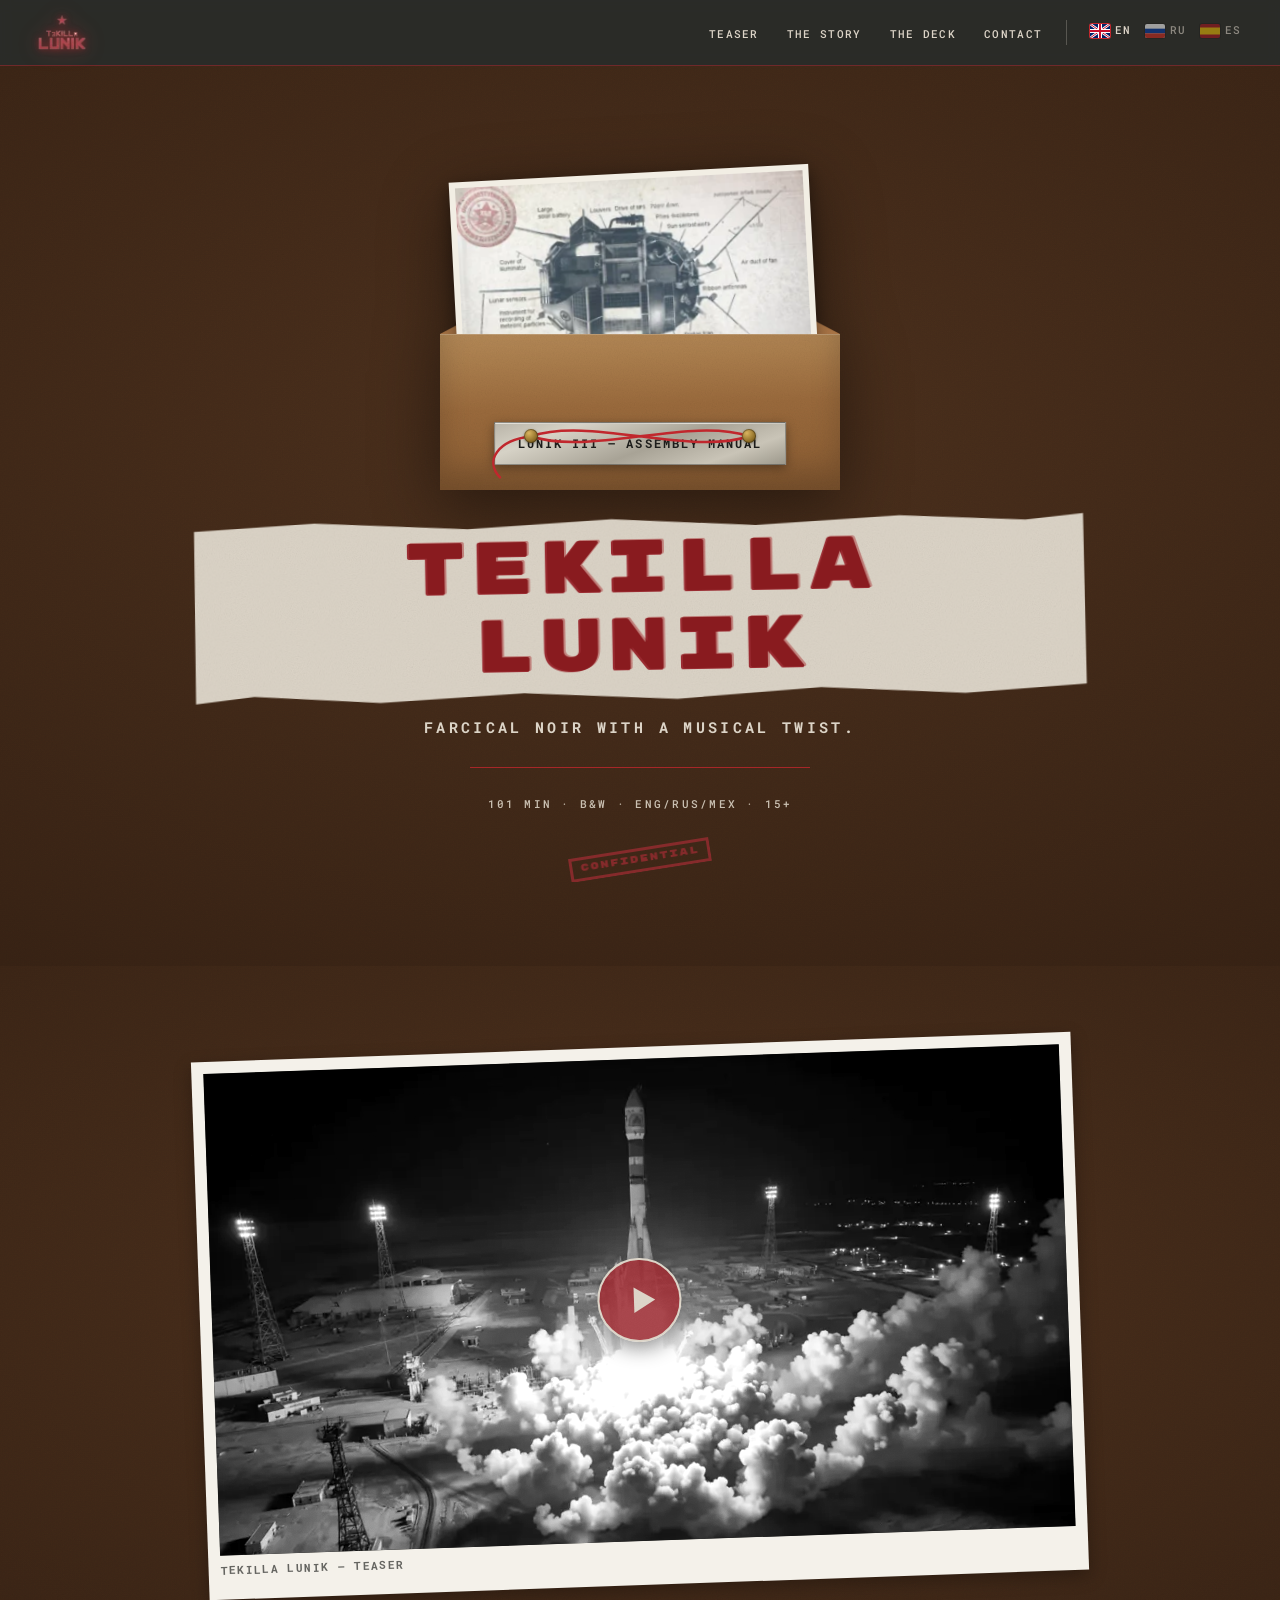
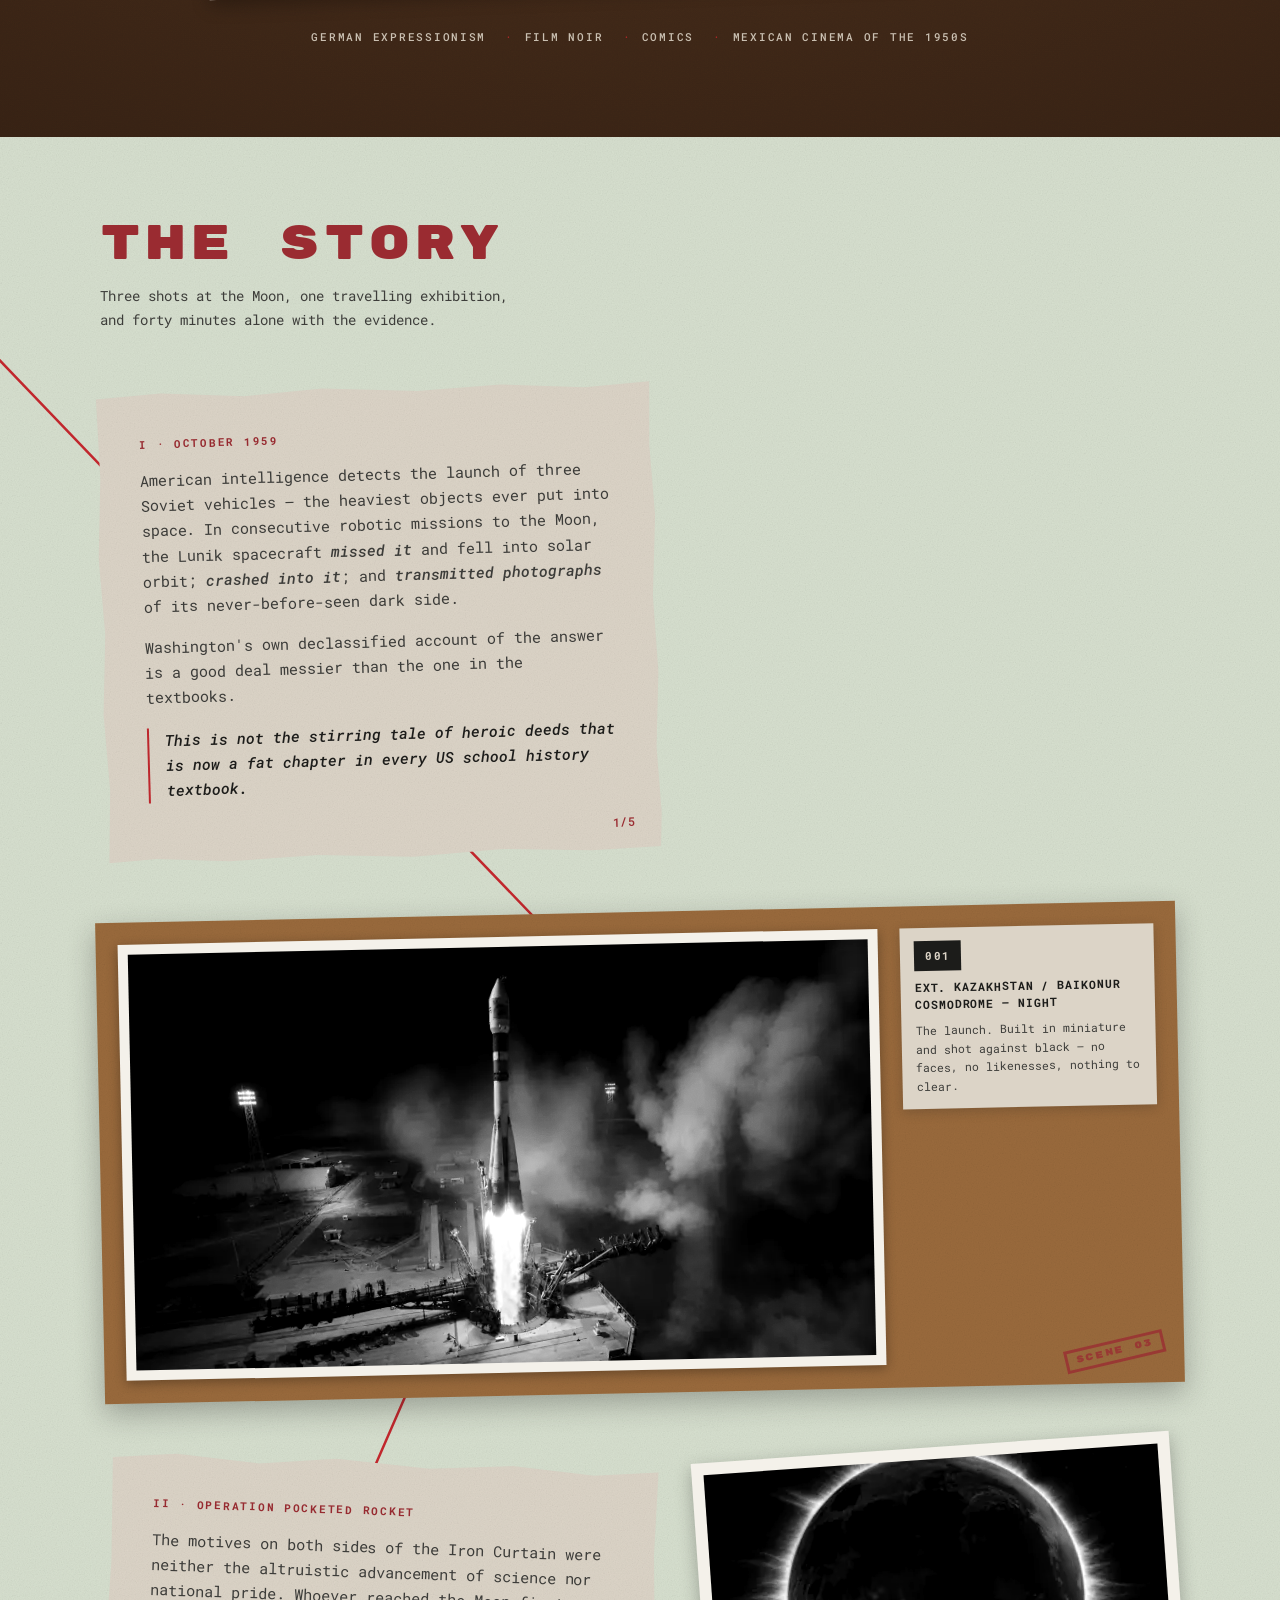
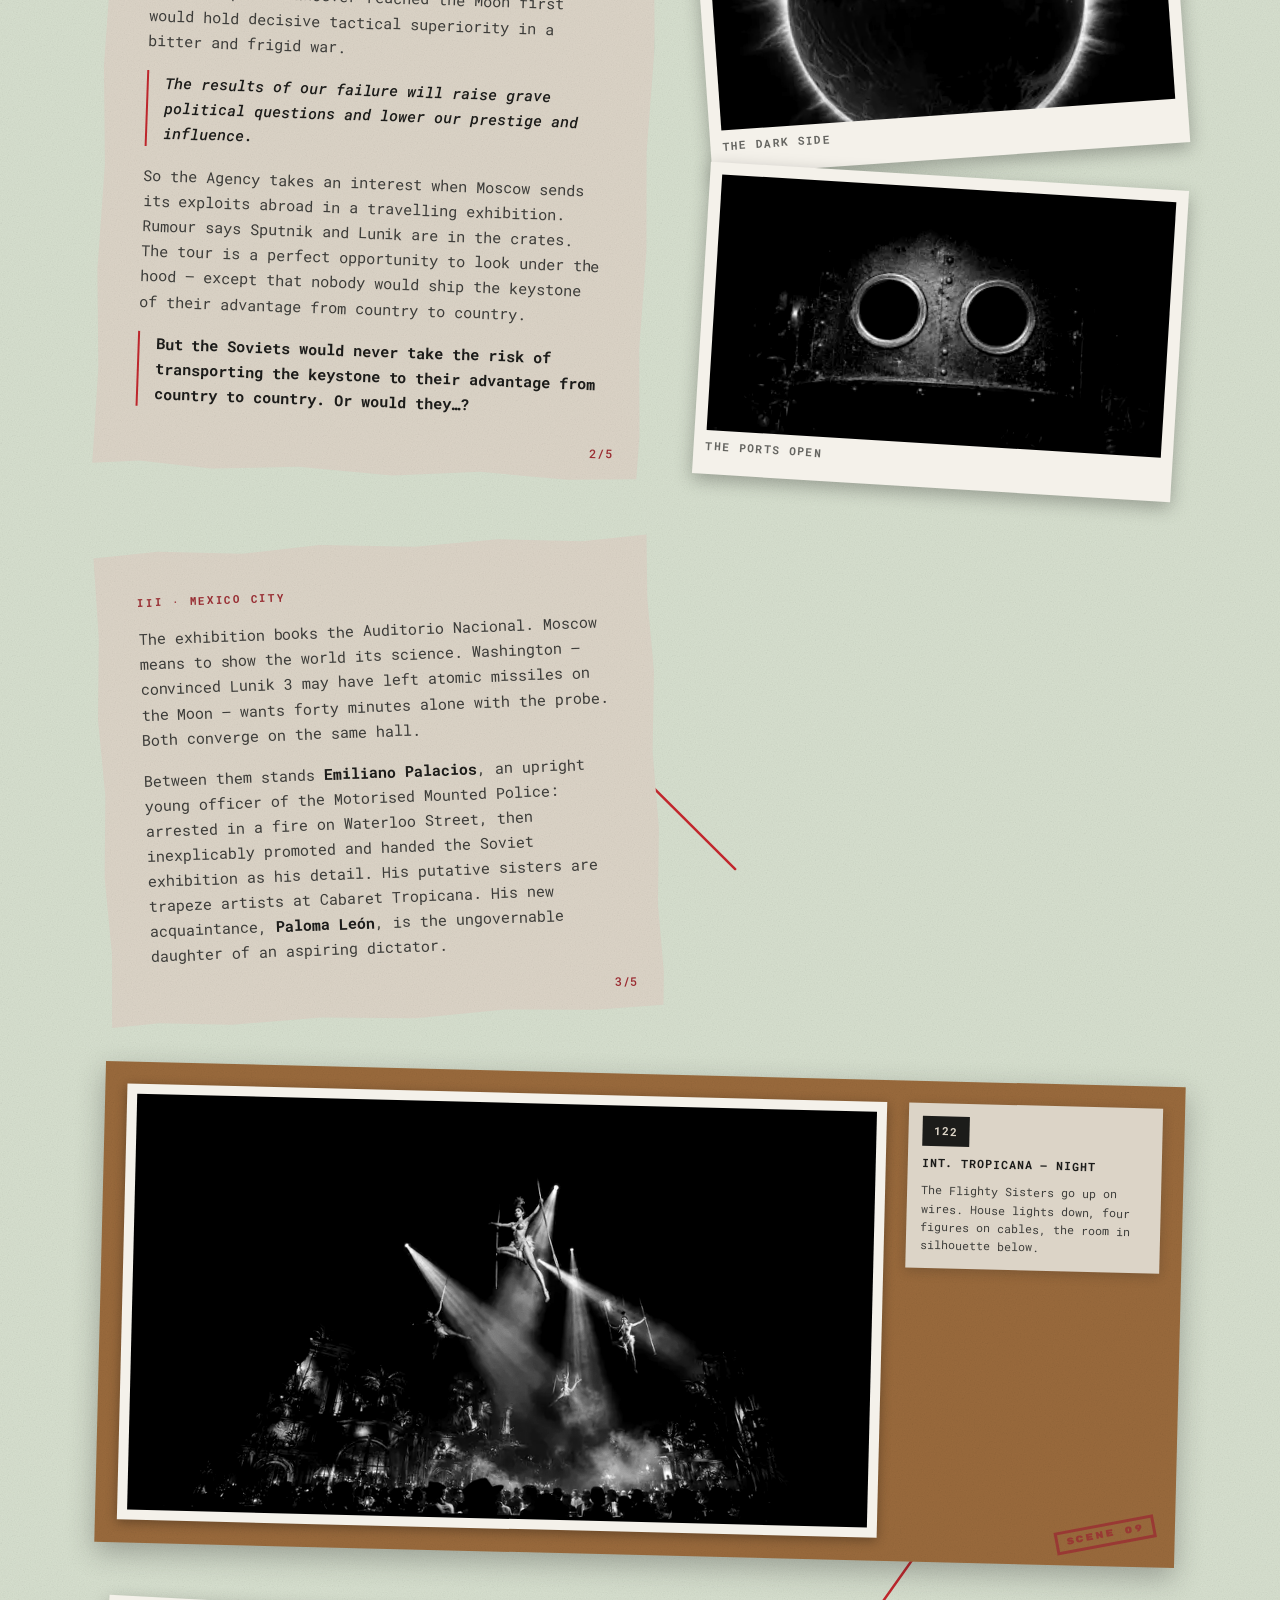
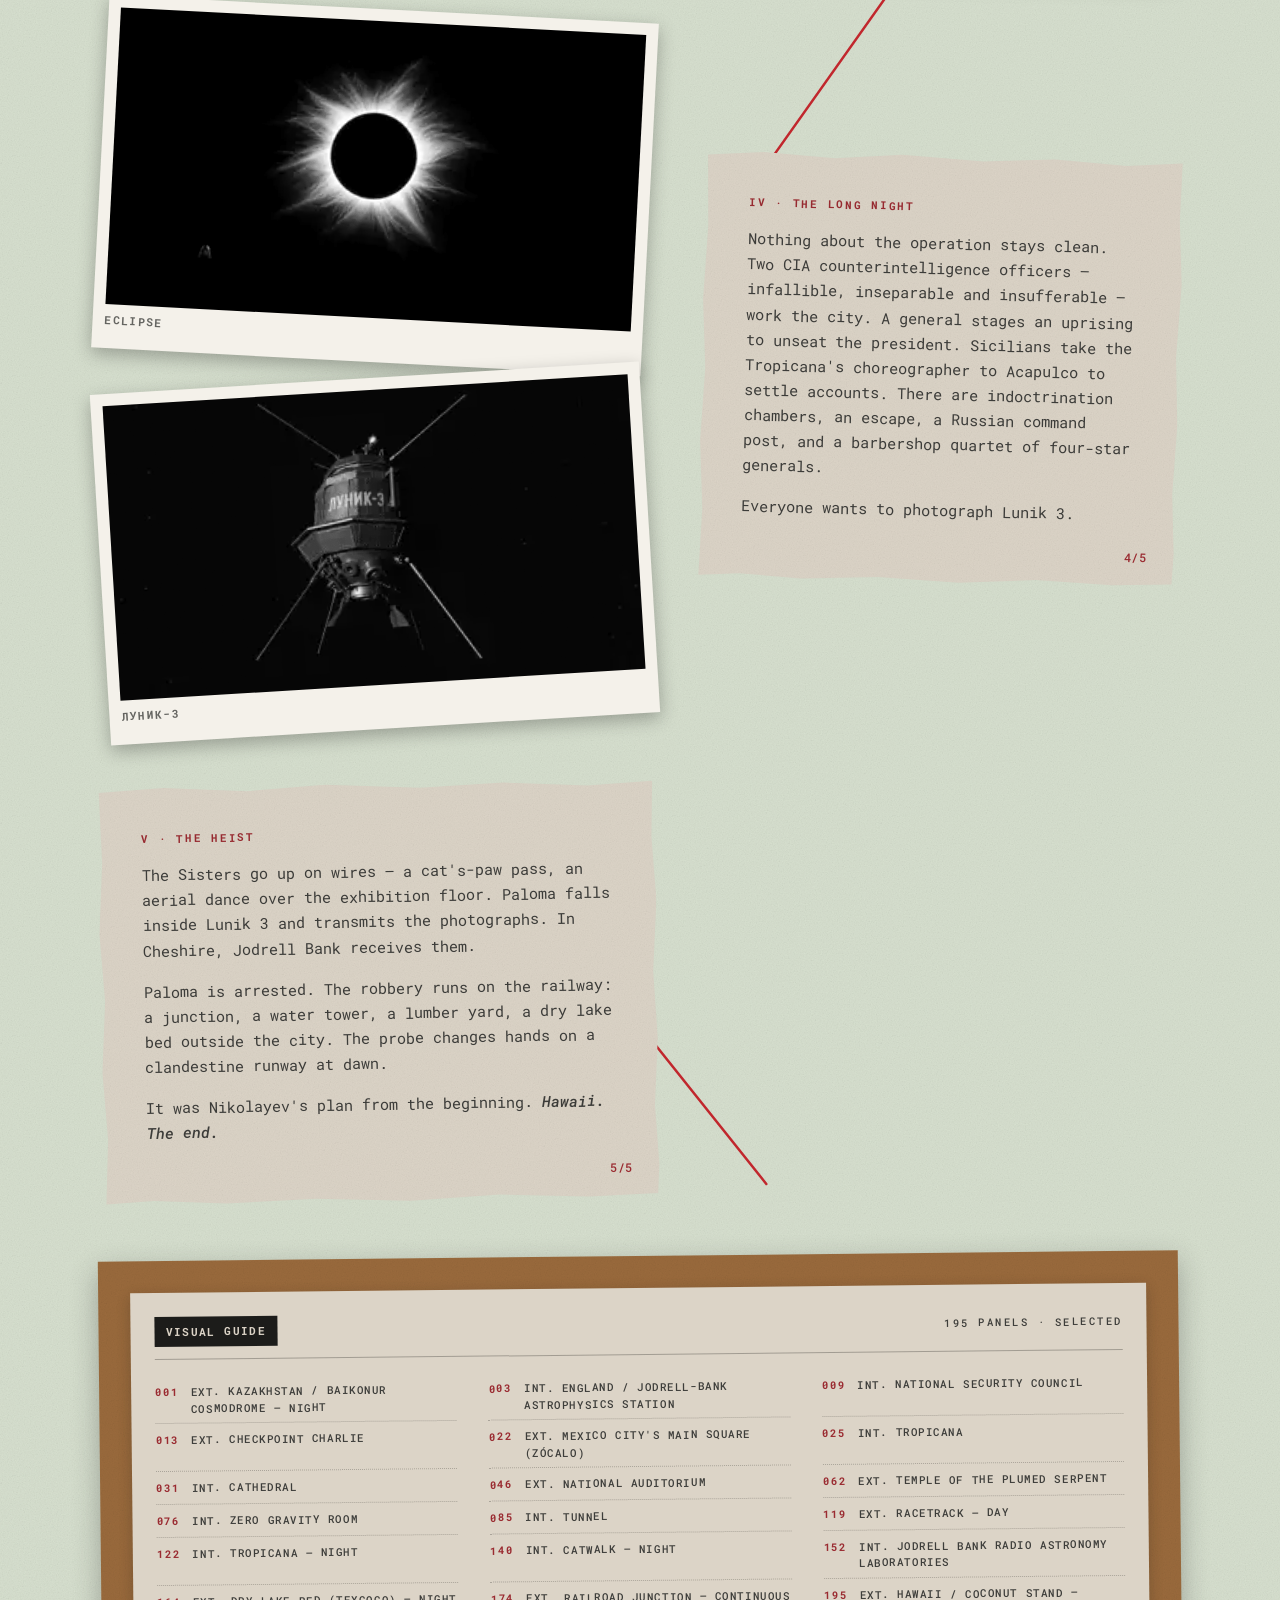
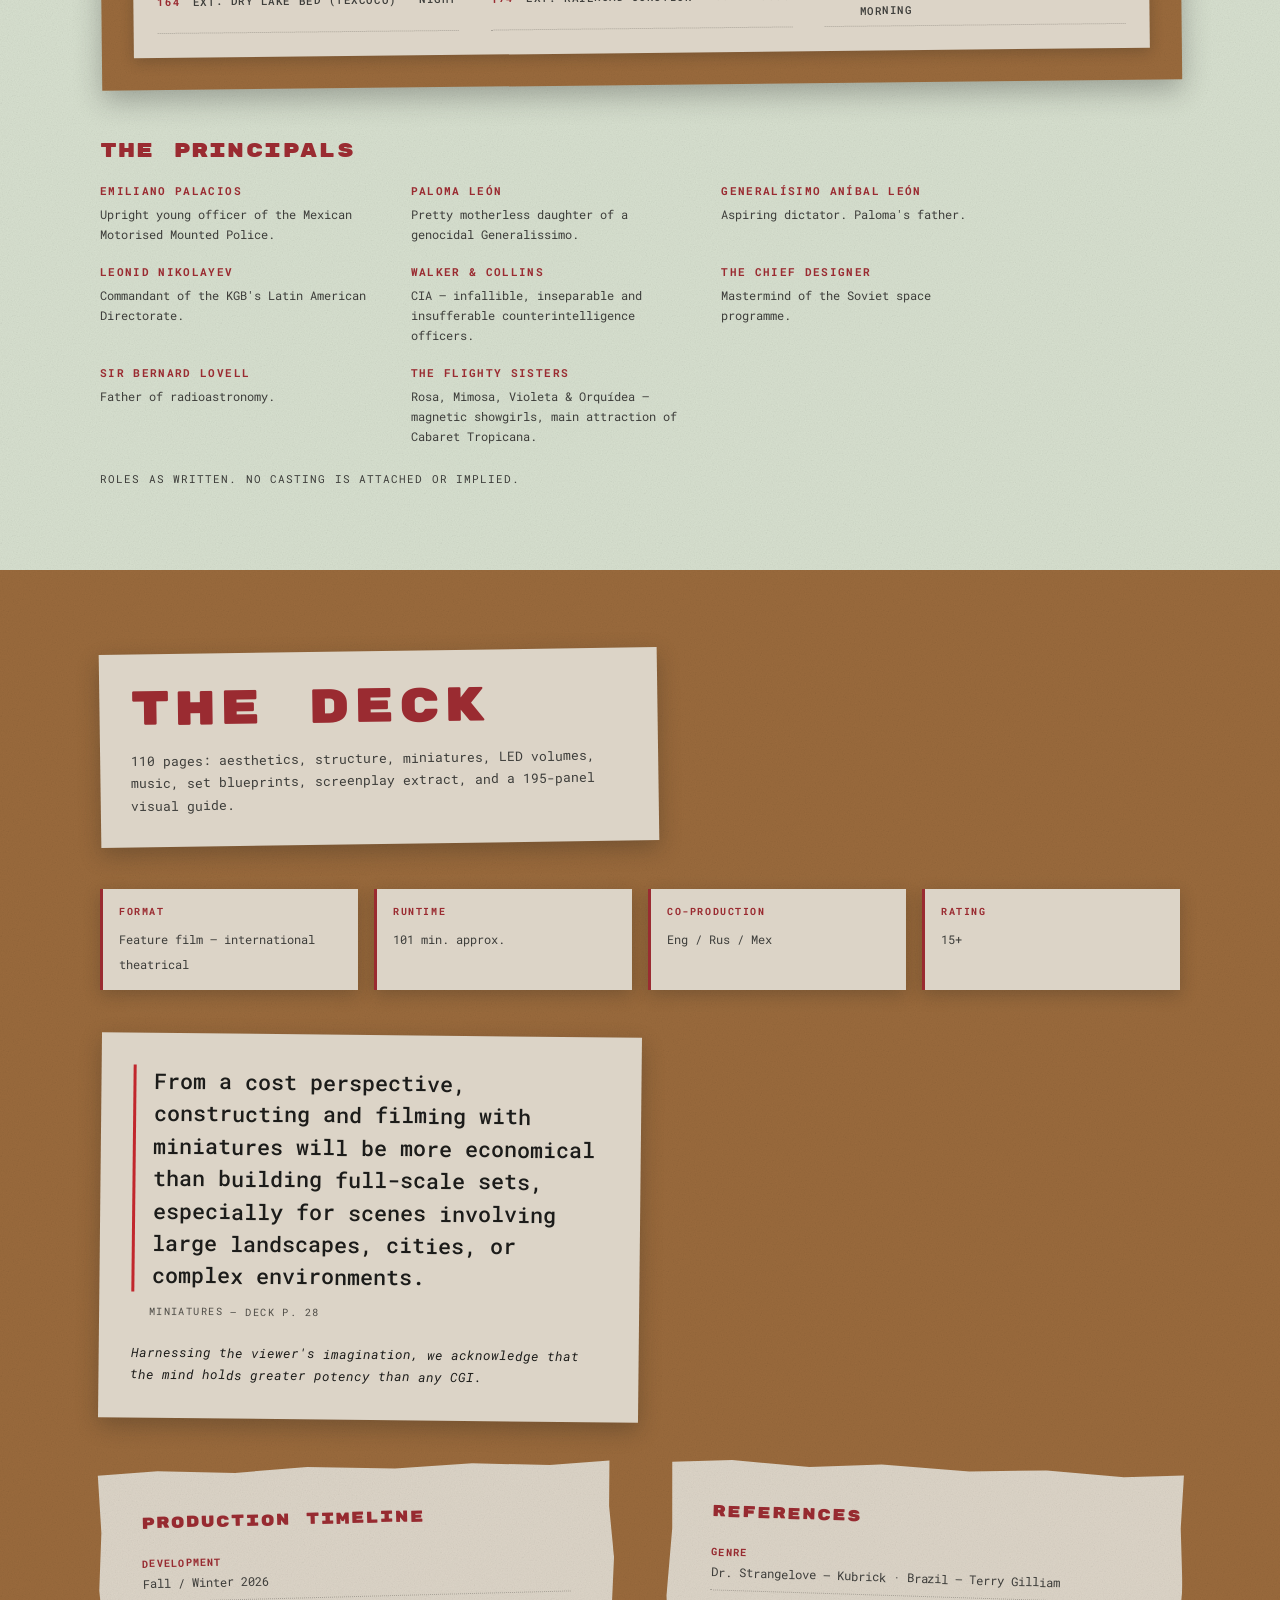
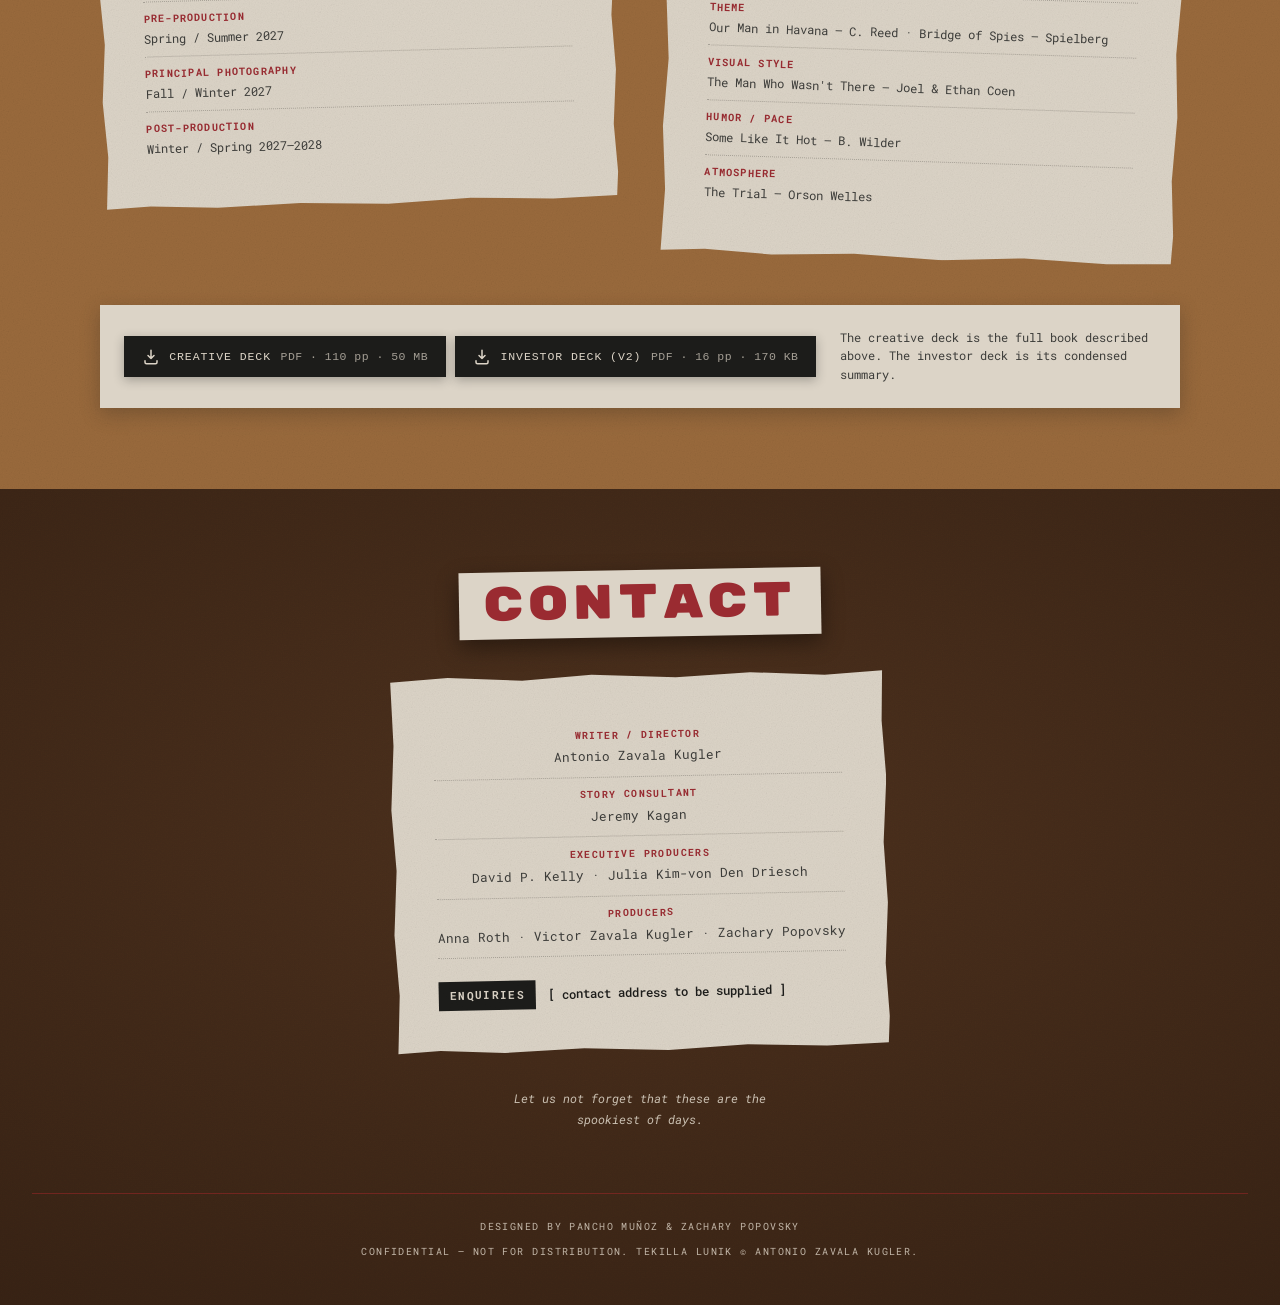
==== commit caae2c1c: "Enable localized link previews Allow crawlers to fetch the site for Open Graph and Twitter previews " ====
--- a/index.html
+++ b/index.html
@@ -1,6 +1,6 @@
-<!DOCTYPE html><html lang="en"> <head><meta charset="utf-8"><meta name="viewport" content="width=device-width, initial-scale=1"><!-- CONFIDENTIAL. This site is gated by Cloudflare Access and must never be
-         indexed, cached by search engines, or previewed in link unfurls. --><meta name="robots" content="noindex, nofollow, noarchive, nosnippet, noimageindex"><meta name="googlebot" content="noindex, nofollow, noarchive, nosnippet, noimageindex"><meta name="referrer" content="no-referrer"><title>TeKillA Lunik</title><meta name="description" content="Confidential investor material."><!-- Deliberately no Open Graph / Twitter card tags: this material should not
-         generate a preview when the link is pasted into Slack, iMessage, etc. --><link rel="icon" href="./favicon.svg" type="image/svg+xml"><!-- Motion gate. Runs before first paint so there is no flash of settled
+<!DOCTYPE html><html lang="en"> <head><meta charset="utf-8"><meta name="viewport" content="width=device-width, initial-scale=1"><!-- Gated by Cloudflare Access and kept out of search engines (noindex).
+         Share-preview (Open Graph / Twitter) tags are intentionally present
+         below so the link unfurls with the film key art on WhatsApp, etc. --><meta name="robots" content="noindex, nofollow, max-image-preview:large"><meta name="googlebot" content="noindex, nofollow, max-image-preview:large"><meta name="referrer" content="no-referrer"><title>TeKillA Lunik</title><meta name="description" content="TeKillA Lunik — the official film site. Watch the teaser."><!-- Open Graph / Twitter share preview --><meta property="og:type" content="website"><meta property="og:site_name" content="TeKillA Lunik"><meta property="og:title" content="TeKillA Lunik — Official Site"><meta property="og:description" content="TeKillA Lunik — the official film site. Watch the teaser."><meta property="og:url" content="https://www.tekillalunik.movie/"><meta property="og:locale" content="en_GB"><meta property="og:locale:alternate" content="es_ES"><meta property="og:locale:alternate" content="ru_RU"><meta property="og:image" content="https://www.tekillalunik.movie/share-cover.jpg"><meta property="og:image:secure_url" content="https://www.tekillalunik.movie/share-cover.jpg"><meta property="og:image:type" content="image/jpeg"><meta property="og:image:width" content="1200"><meta property="og:image:height" content="630"><meta property="og:image:alt" content="TeKillA Lunik key art"><meta name="twitter:card" content="summary_large_image"><meta name="twitter:title" content="TeKillA Lunik — Official Site"><meta name="twitter:description" content="TeKillA Lunik — the official film site. Watch the teaser."><meta name="twitter:image" content="https://www.tekillalunik.movie/share-cover.jpg"><meta name="twitter:image:alt" content="TeKillA Lunik key art"><link rel="icon" href="./favicon.svg" type="image/svg+xml"><!-- Motion gate. Runs before first paint so there is no flash of settled
          content. Only opts this page into the hidden start state if the browser
          can actually animate its way out of it. --><script>
       (function () {
@@ -14,10 +14,10 @@
         }
       })();
     </script><link rel="stylesheet" href="./_astro/index.CC6eWjBy.css">
-<link rel="stylesheet" href="./_astro/index.BbJB75L6.css"></head> <body>  <a class="skip" href="#teaser" data-astro-cid-s3aaztkf>Skip to teaser</a> <nav class="anchor-nav" aria-label="Sections" data-astro-cid-vz7s5kwg> <!-- The alt carries the accessible name for the home link — with an image
+<link rel="stylesheet" href="./_astro/index.BbJB75L6.css"><style>.langs__link[data-astro-cid-vz7s5kwg]{display:inline-flex;align-items:center;gap:.45em}.langs__link[data-astro-cid-vz7s5kwg] .flag{width:1.25rem;height:.875rem;flex:none;border-radius:2px;box-shadow:0 0 0 1px rgba(0,0,0,.22);display:block}.langs__link[data-astro-cid-vz7s5kwg].is-current .flag{box-shadow:0 0 0 1px var(--color-red-string)}.langs__code[data-astro-cid-vz7s5kwg],.langs__code{display:inline-block}</style></head> <body>  <a class="skip" href="#teaser" data-astro-cid-s3aaztkf>Skip to teaser</a> <nav class="anchor-nav" aria-label="Sections" data-astro-cid-vz7s5kwg> <!-- The alt carries the accessible name for the home link — with an image
        brand there is no text left to name it. --> <a class="anchor-nav__brand" href="#top" data-astro-cid-vz7s5kwg> <img src="./_astro/logo.BN6wYalx_Zt6cR2.webp" srcset="./_astro/logo.BN6wYalx_ZTqSJm.webp 64w, ./_astro/logo.BN6wYalx_ZvemDL.webp 128w, ./_astro/logo.BN6wYalx_17uuWt.webp 192w" alt="TeKillA Lunik — back to top" sizes="64px" loading="eager" data-astro-cid-vz7s5kwg="true" decoding="async" fetchpriority="auto" width="433" height="268"> </a> <div class="anchor-nav__right" data-astro-cid-vz7s5kwg> <ul class="anchor-nav__links" data-astro-cid-vz7s5kwg> <li data-astro-cid-vz7s5kwg> <a href="#teaser" data-astro-cid-vz7s5kwg>Teaser</a> </li><li data-astro-cid-vz7s5kwg> <a href="#story" data-astro-cid-vz7s5kwg>The Story</a> </li><li data-astro-cid-vz7s5kwg> <a href="#deck" data-astro-cid-vz7s5kwg>The Deck</a> </li><li data-astro-cid-vz7s5kwg> <a href="#contact" data-astro-cid-vz7s5kwg>Contact</a> </li> </ul> <!-- Real links to real URLs, not a JS toggle: a specific language can be
          sent to a specific investor, and it works with scripting off. hreflang
-         lets assistive tech announce the switch target in its own language. --> <ul class="langs" aria-label="Language" data-astro-cid-vz7s5kwg> <li data-astro-cid-vz7s5kwg> <a href="./" hreflang="en" lang="en" class="langs__link is-current" aria-current="true" title="English" data-astro-cid-vz7s5kwg> EN </a> </li><li data-astro-cid-vz7s5kwg> <a href="./ru/" hreflang="ru" lang="ru" class="langs__link" title="Русский" data-astro-cid-vz7s5kwg> RU </a> </li><li data-astro-cid-vz7s5kwg> <a href="./es/" hreflang="es" lang="es" class="langs__link" title="Español" data-astro-cid-vz7s5kwg> ES </a> </li> </ul> </div> </nav>  <main id="top" data-astro-cid-s3aaztkf> <!-- ================= HERO — "the dossier" ================= --> <section class="hero ground-wood" data-astro-cid-s3aaztkf> <div class="hero__inner" data-astro-cid-s3aaztkf> <div class="dossier hero__dossier" aria-hidden="true" data-astro-cid-56xfey36> <!-- Flap first, so it paints behind the sheet: an opened envelope folds its
+         lets assistive tech announce the switch target in its own language. --> <ul class="langs" aria-label="Language" data-astro-cid-vz7s5kwg> <li data-astro-cid-vz7s5kwg> <a href="./" hreflang="en" lang="en" class="langs__link is-current" aria-current="true" title="English" aria-label="English" data-astro-cid-vz7s5kwg><svg class="flag" viewBox="0 0 20 14" aria-hidden="true" focusable="false"><rect width="20" height="14" fill="#012169"/><path d="M0,0 20,14 M20,0 0,14" stroke="#fff" stroke-width="2.6"/><path d="M0,0 20,14 M20,0 0,14" stroke="#C8102E" stroke-width="1"/><rect x="8" width="4" height="14" fill="#fff"/><rect y="5" width="20" height="4" fill="#fff"/><rect x="9" width="2" height="14" fill="#C8102E"/><rect y="6" width="20" height="2" fill="#C8102E"/></svg><span class="langs__code" data-astro-cid-vz7s5kwg>EN</span></a> </li><li data-astro-cid-vz7s5kwg> <a href="./ru/" hreflang="ru" lang="ru" class="langs__link" title="Русский" aria-label="Русский" data-astro-cid-vz7s5kwg><svg class="flag" viewBox="0 0 20 14" aria-hidden="true" focusable="false"><rect width="20" height="14" fill="#fff"/><rect y="4.6667" width="20" height="4.6667" fill="#0039A6"/><rect y="9.3333" width="20" height="4.6667" fill="#D52B1E"/></svg><span class="langs__code" data-astro-cid-vz7s5kwg>RU</span></a> </li><li data-astro-cid-vz7s5kwg> <a href="./es/" hreflang="es" lang="es" class="langs__link" title="Español" aria-label="Español" data-astro-cid-vz7s5kwg><svg class="flag" viewBox="0 0 20 14" aria-hidden="true" focusable="false"><rect width="20" height="14" fill="#AA151B"/><rect y="3.5" width="20" height="7" fill="#F1BF00"/></svg><span class="langs__code" data-astro-cid-vz7s5kwg>ES</span></a> </li> </ul> </div> </nav>  <main id="top" data-astro-cid-s3aaztkf> <!-- ================= HERO — "the dossier" ================= --> <section class="hero ground-wood" data-astro-cid-s3aaztkf> <div class="hero__inner" data-astro-cid-s3aaztkf> <div class="dossier hero__dossier" aria-hidden="true" data-astro-cid-56xfey36> <!-- Flap first, so it paints behind the sheet: an opened envelope folds its
        flap back behind whatever is coming out of it. --> <div class="dossier__flap" data-astro-cid-56xfey36></div> <div class="dossier__blueprint" data-astro-cid-56xfey36> <!-- Renders at ~312px inside the envelope. Capped at the source's own
              568px so it is never upscaled, and kept at a higher quality than a
              photo would need: this is line art with legible callout labels,
